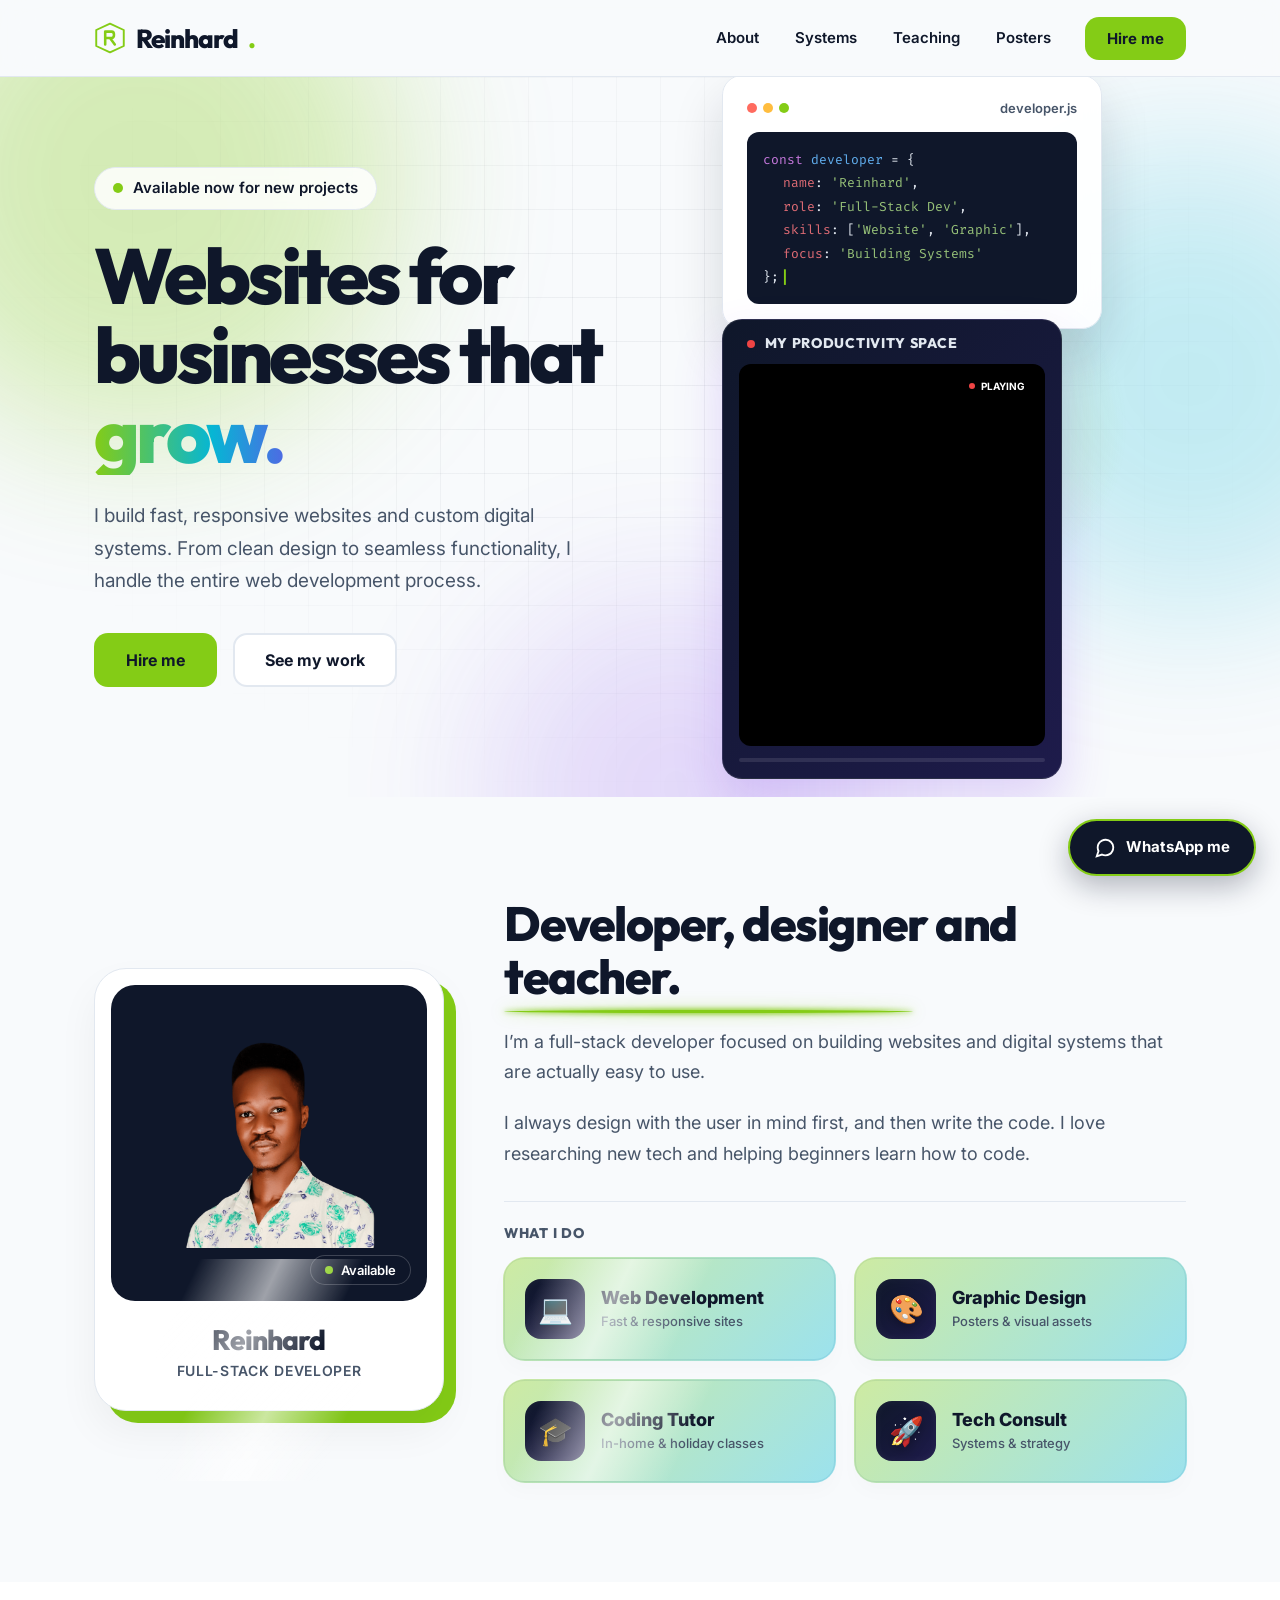
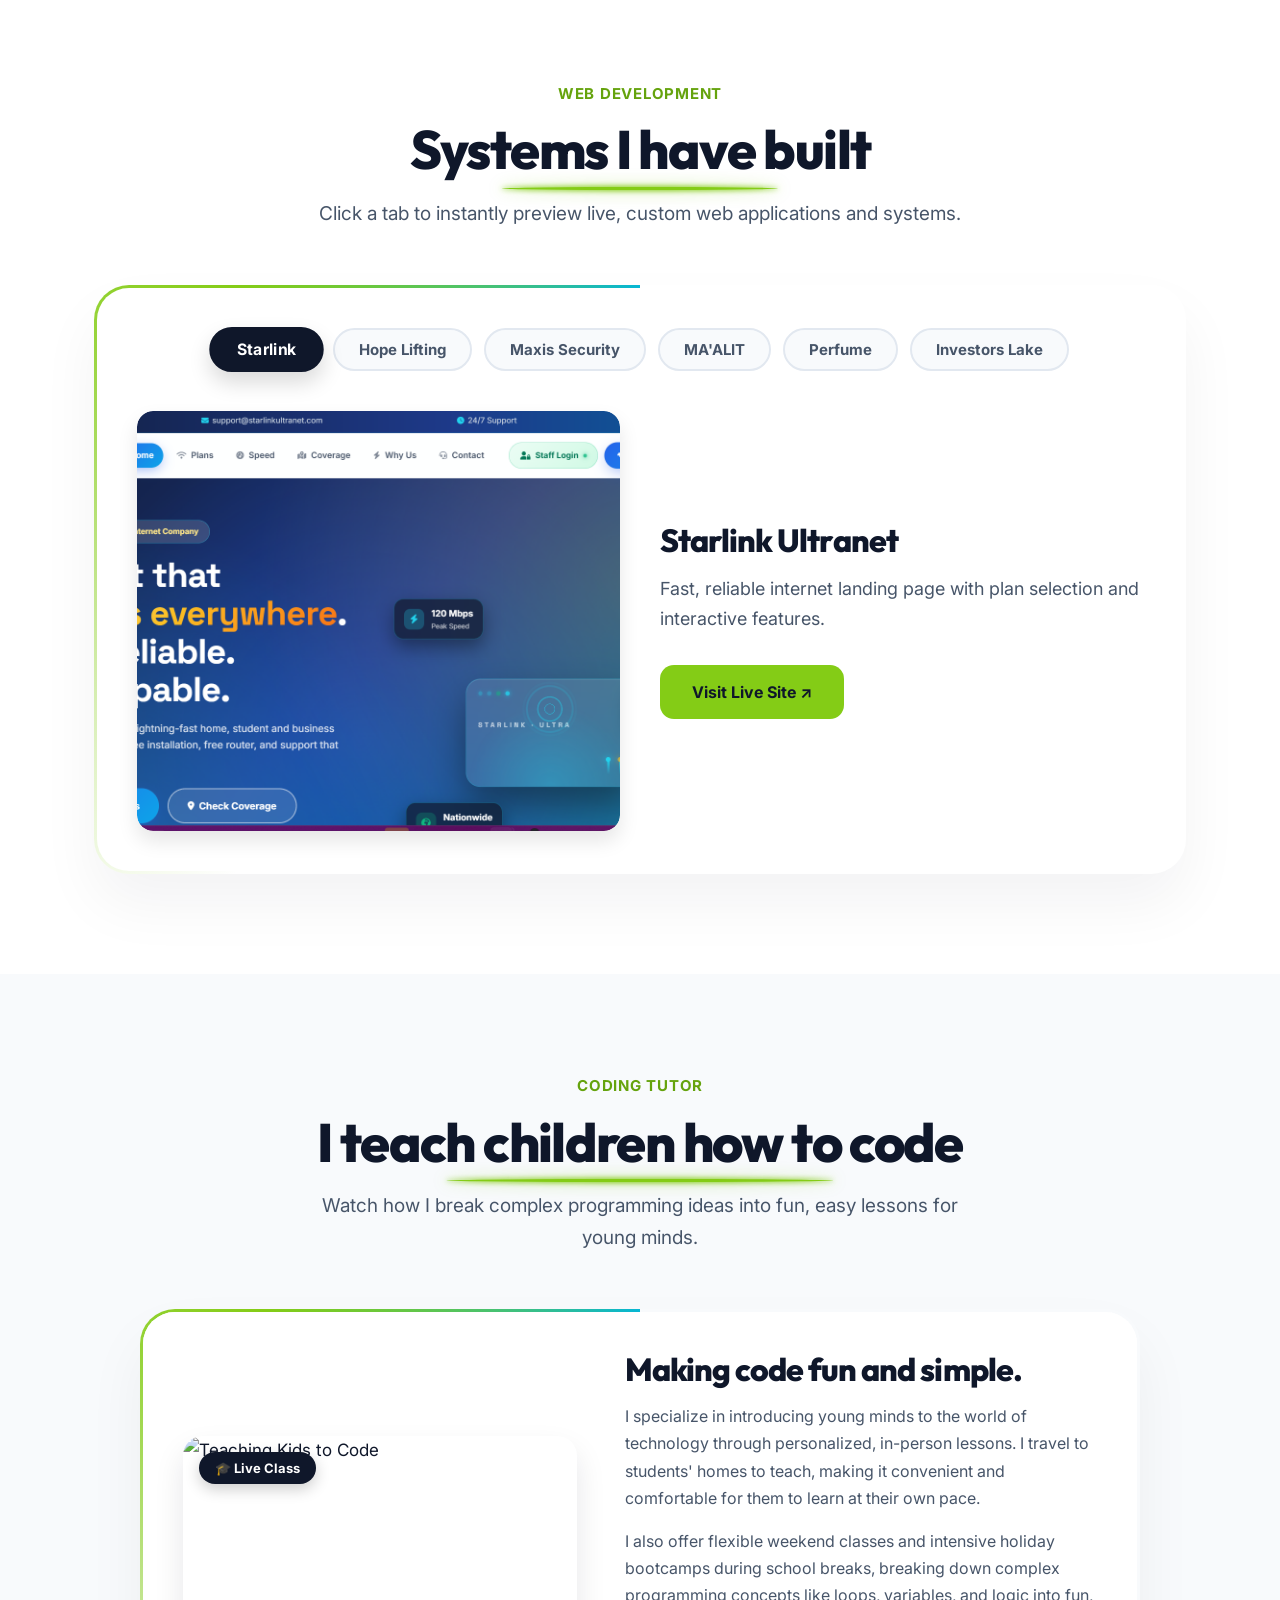
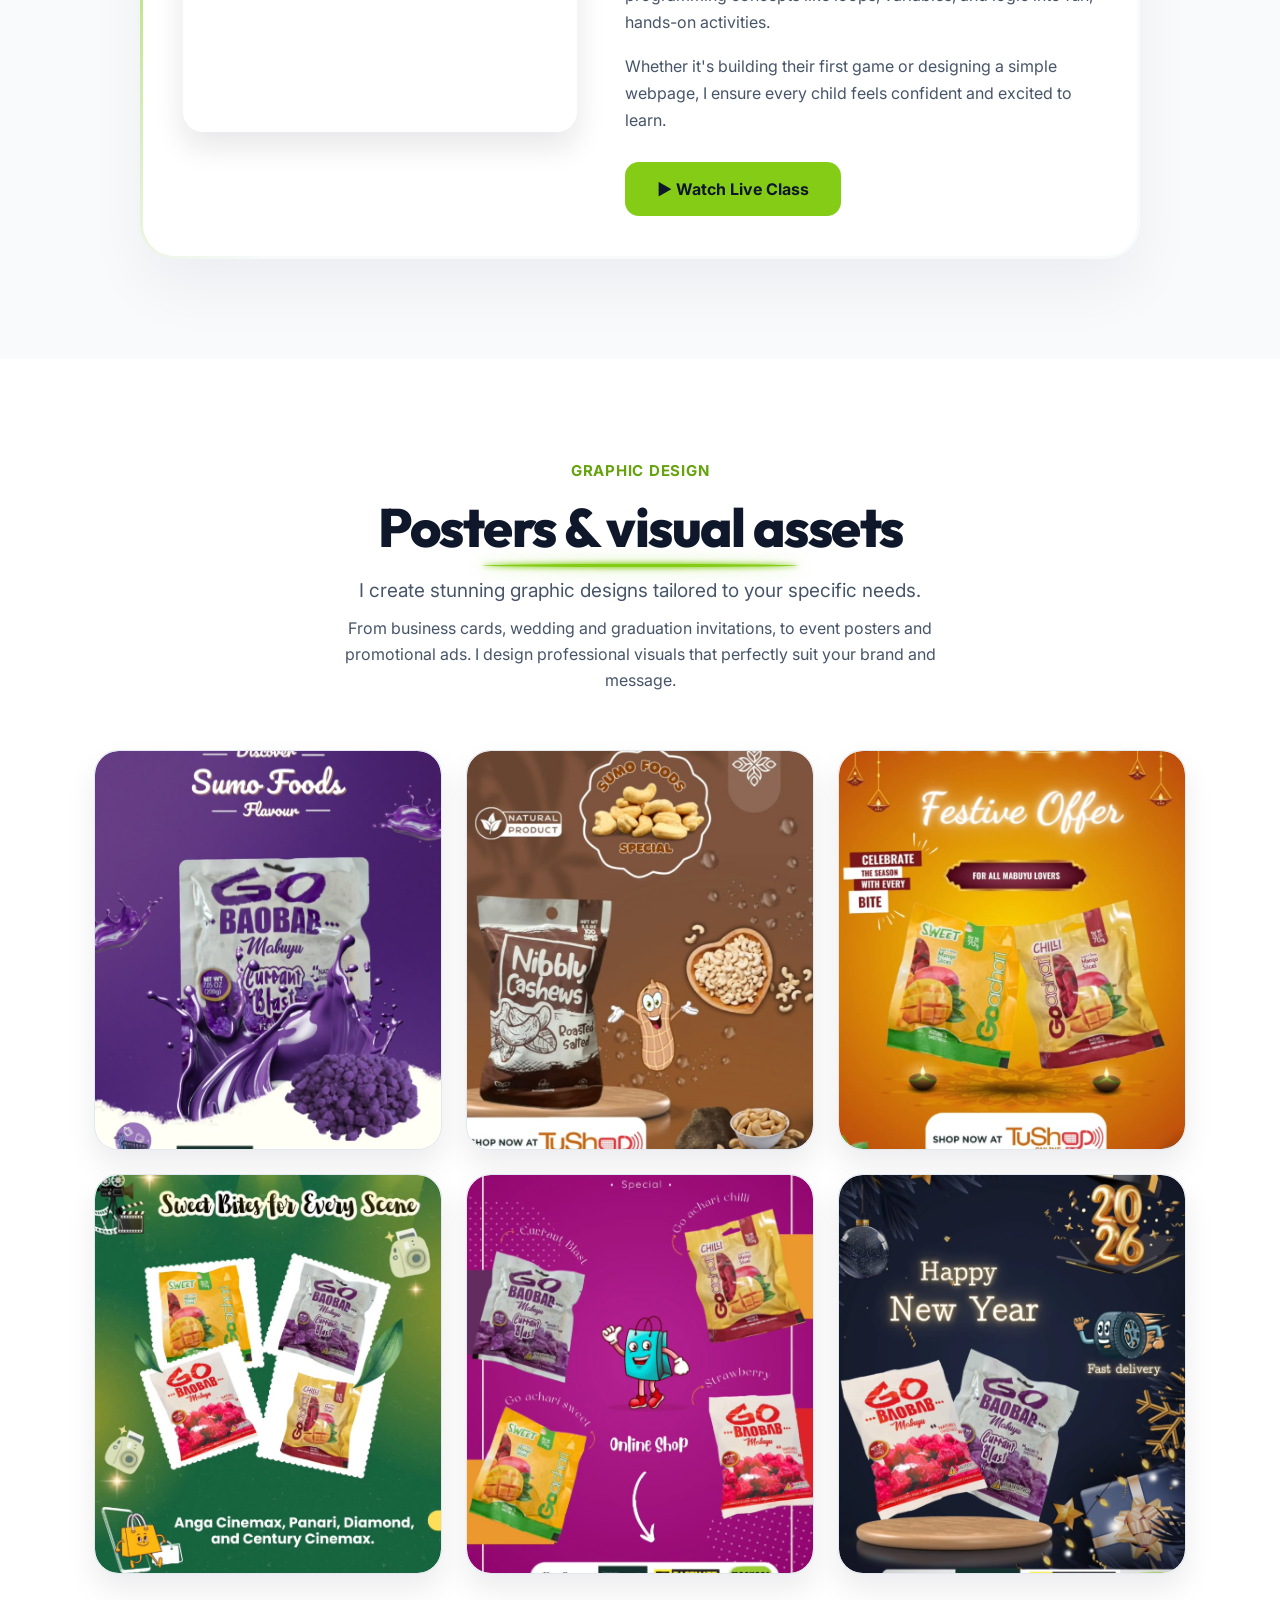
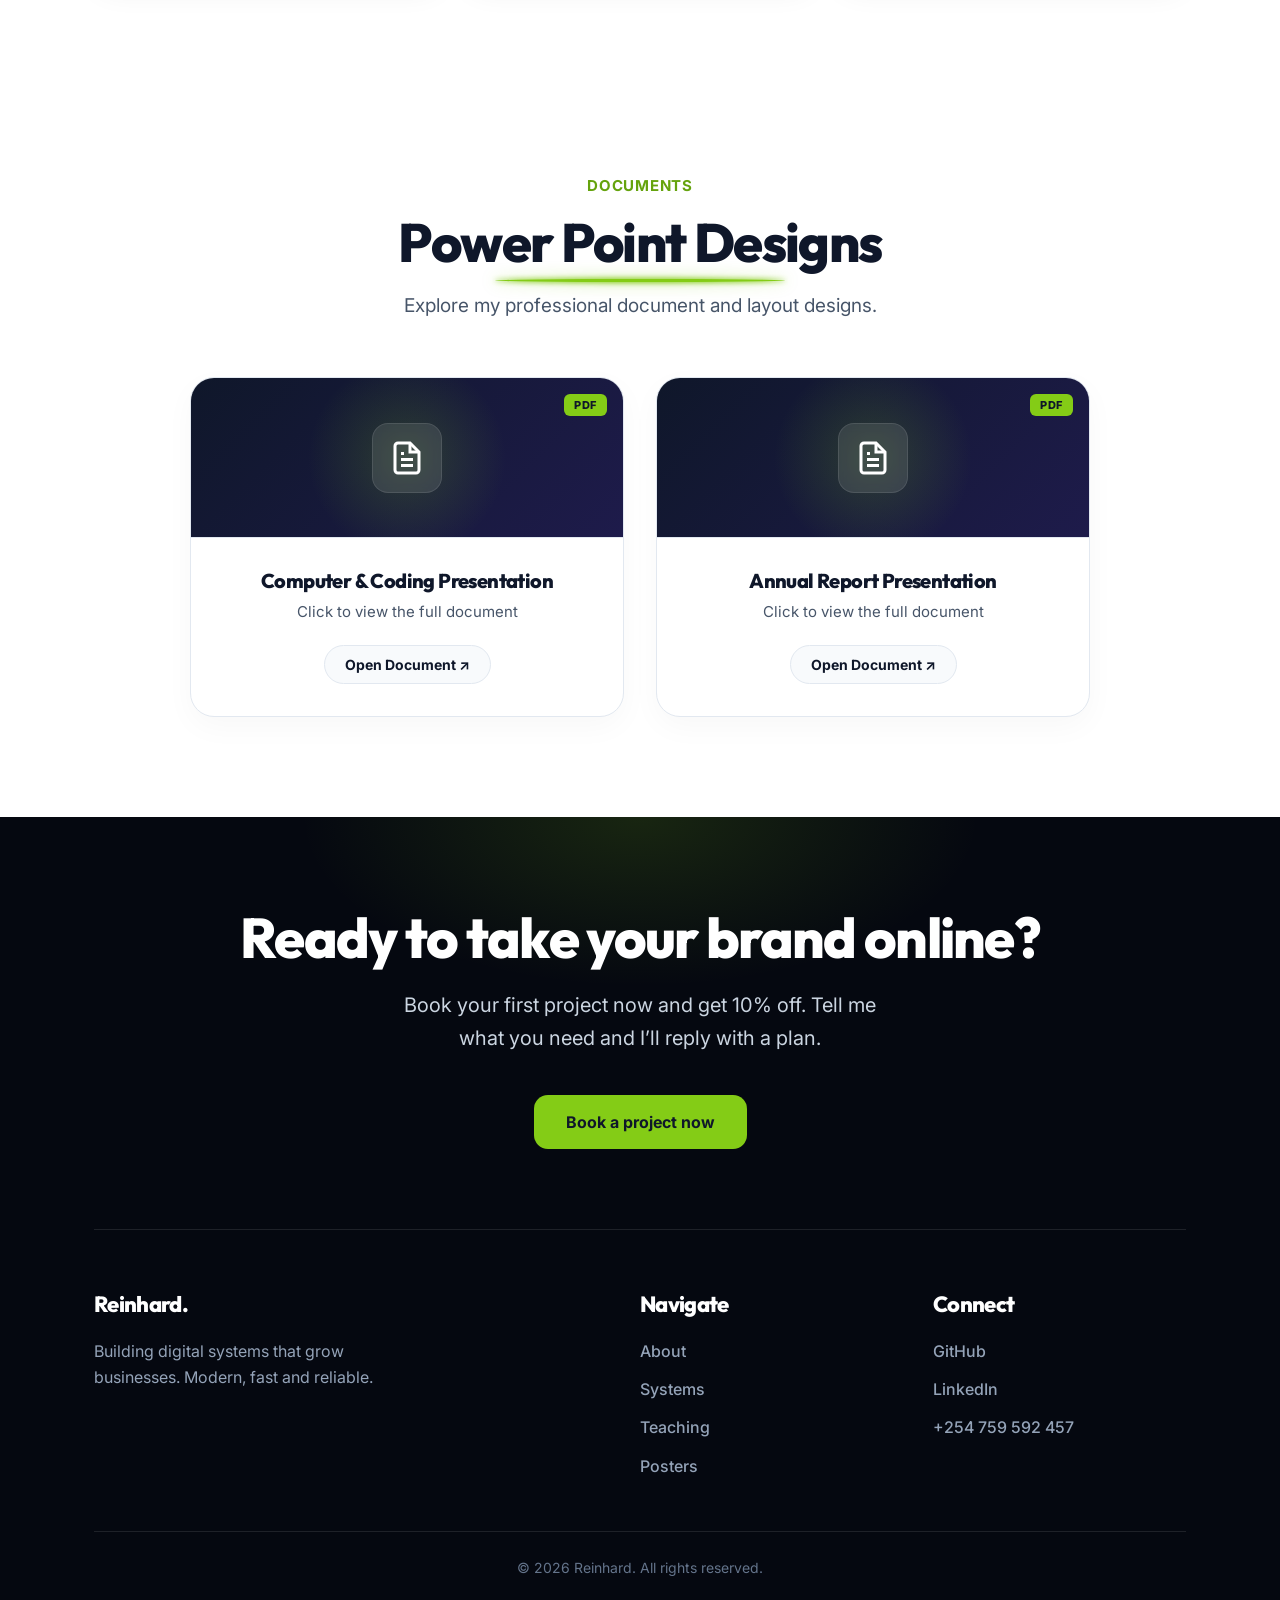
==== index.html @ fb19abeb "Updated URLs to www version" ====
<!DOCTYPE html>
<html lang="en">

<head>
    <meta charset="UTF-8">
    <meta name="viewport" content="width=device-width, initial-scale=1, viewport-fit=cover">
    <meta name="theme-color" content="#f8fafc">

    <!-- Primary SEO Meta Tags -->
    <title>Reinhard | Full-Stack Web Developer & Designer in Kenya</title>
    <meta name="description" content="Reinhard is a full-stack web developer and designer based in Kenya. I build fast, responsive websites, design impactful posters, and tutor children in coding.">
    <meta name="keywords" content="Web Developer Kenya, Full-Stack Developer, Website Design, Coding Tutor, Graphic Design Kenya, Reinhard Chemonges">
    <meta name="author" content="Reinhard Chemonges">

    <!-- Canonical URL (Tells Google this is the main URL) -->
    <link rel="canonical" href="https://www.reinhard.co.ke/" />

    <!-- Open Graph / Facebook / LinkedIn / WhatsApp -->
    <meta property="og:type" content="website">
    <meta property="og:url" content="https://www.reinhard.co.ke/">
    <meta property="og:title" content="Reinhard | Full-Stack Web Developer & Designer">
    <meta property="og:description" content="I build fast, responsive websites and custom digital systems. Check out my portfolio of web apps, designs, and tutorials.">
    <!-- Make sure this image exists on your site! -->
    <meta property="og:image" content="https://www.reinhard.co.ke/images/rein%20no.png">

    <!-- Twitter -->
    <meta property="twitter:card" content="summary_large_image">
    <meta property="twitter:url" content="https://www.reinhard.co.ke/">
    <meta property="twitter:title" content="Reinhard | Full-Stack Web Developer">
    <meta property="twitter:description" content="I build fast, responsive websites and custom digital systems.">
    <meta property="twitter:image" content="https://www.reinhard.co.ke/images/rein%20no.png">

    <!-- Structured Data (Schema) -->
    <script type="application/ld+json">
        {
            "@context": "https://schema.org",
            "@type": "Person",
            "name": "Reinhard Chemonges",
            "jobTitle": "Full-Stack Web Developer",
            "url": "https://www.reinhard.co.ke/",
            "sameAs": [
                "https://www.linkedin.com/in/reinhard-chemonges-15a52a216/",
                "https://github.com/reinchemo"
            ],
            "knowsAbout": ["Web Development", "Graphic Design", "Coding Tutoring", "React", "Node.js", "Digital Systems"]
        }
    </script>

    <!-- Fonts & CSS -->
    <link href="https://fonts.googleapis.com/css2?family=Inter:wght@400;500;600;700&family=Outfit:wght@700;800;900&family=Fira+Code:wght@400;500&display=swap" rel="stylesheet">
    <link rel="stylesheet" href="style.css">
</head>

<body>

    <nav>
        <div class="wrap">
            <a class="logo" href="#home">
                <svg class="live-logo" viewBox="0 0 100 100" fill="none" xmlns="http://www.w3.org/2000/svg">
                    <path d="M50 5 L93 25 L93 75 L50 95 L7 75 L7 25 Z" stroke="currentColor" stroke-width="6" stroke-linejoin="round"/>
                    <path d="M35 30 V70 M35 30 H55 C65 30 65 50 55 50 H35 M50 50 L65 70" stroke="currentColor" stroke-width="8" stroke-linecap="round" stroke-linejoin="round"/>
                </svg> Reinhard
                <span>.</span>
            </a>
            <button class="menu-toggle" id="menuToggle" aria-label="Open navigation menu">
                <svg class="icon-menu" width="28" height="28" viewBox="0 0 24 24" fill="none" stroke="currentColor" stroke-width="2"><path d="M3 12h18M3 6h18M3 18h18"/></svg>
                <svg class="icon-close" width="28" height="28" viewBox="0 0 24 24" fill="none" stroke="currentColor" stroke-width="2" style="display:none"><path d="M18 6L6 18M6 6l12 12"/></svg>
            </button>
            <div class="links" id="navLinks">
                <a href="#about">About</a>
                <a href="#systems">Systems</a>
                <a href="#teach">Teaching</a>
                <a href="#posters">Posters</a>
                <!-- UPDATED TO WHATSAPP -->
                <a class="btn p" href="https://wa.me/254759592457" target="_blank">Hire me</a>
            </div>
        </div>
    </nav>

    <!-- Hero -->
    <header class="hero" id="home">
        <div class="aurora" aria-hidden="true"><i></i><i></i><i></i></div>
        <div class="grid-bg" aria-hidden="true"></div>

        <div class="wrap">
            <div class="hero-content">
                <span class="hello h-in" style="--d:0"><span class="dot"></span>Available now for new projects</span>
                <h1 class="split" aria-label="Websites for businesses that grow.">
                    <span class="w" style="--i:0">Websites</span>
                    <span class="w" style="--i:1">for</span>
                    <span class="w" style="--i:2">businesses</span>
                    <span class="w" style="--i:3">that</span>
                    <span class="w gradient-text" style="--i:4">grow.</span>
                </h1>
                <p class="lead h-in" style="--d:6">I build fast, responsive websites and custom digital systems. From clean design to seamless functionality, I handle the entire web development process.</p>
                <div class="cta h-in" style="--d:7">
                    <!-- UPDATED TO WHATSAPP -->
                    <a class="btn p glow-btn" href="https://wa.me/254759592457" target="_blank">Hire me</a>
                    <a class="btn o" href="#systems">See my work</a>
                </div>
            </div>

            <!-- Hero Graphics -->
            <div class="hero-graphics" aria-hidden="true">
                <div class="hero-bg-deco"></div>
                <!-- Card 1: Code Window -->
                <div class="hero-card code-card">
                    <div class="bar"><span></span><span></span><span></span><code>developer.js</code></div>
                    <div class="code-block">
                        <div class="line"><span class="kw">const</span> <span class="var">developer</span> = {</div>
                        <div class="line indent"><span class="prop">name</span>: <span class="str">'Reinhard'</span>,</div>
                        <div class="line indent"><span class="prop">role</span>: <span class="str">'Full-Stack Dev'</span>,</div>
                        <div class="line indent"><span class="prop">skills</span>: [<span class="str">'Website'</span>, <span class="str">'Graphic'</span>],</div>
                        <div class="line indent"><span class="prop">focus</span>: <span class="str">'Building Systems'</span></div>
                        <div class="line">};<span class="cursor">|</span></div>
                    </div>
                </div>

                <!-- Card 2: Video Reel -->
                <div class="reel-wrapper">
                    <div class="hero-card reel-card">
                        <div class="reel-header">
                            <div class="reel-dot"></div>
                            <h4>My Productivity Space</h4>
                        </div>
                        <!-- Aspect ratio adjusted in CSS -->
                        <div class="reel-screen">
                            <video id="hero-reel-video" src="./videos/Video.mp4" autoplay loop muted playsinline class="reel-video"></video>
                            <div class="reel-overlay"><span>PLAYING</span></div>
                        </div>
                        <div class="reel-progress">
                            <div class="reel-progress-bar" id="video-progress"></div>
                        </div>
                    </div>
                </div>
            </div>
        </div>
    </header>

    <!-- About -->
    <section id="about">
        <div class="wrap">
            <div class="about-grid rv">
                <div class="profile-card">
                    <div class="profile-img-wrapper">
                        <img src="./images/rein no.png" alt="Reinhard" class="profile-img">
                        <div class="status-badge"><span class="status-dot"></span> Available</div>
                    </div>
                    <div class="profile-info">
                        <h3>Reinhard</h3>
                        <p>Full-Stack Developer</p>
                    </div>
                </div>

                <div class="about-content">
                    <h2 class="glow-heading">Developer, designer and teacher.</h2>
                    <div class="bio-text">
                        <p>I’m a full-stack developer focused on building websites and digital systems that are actually easy to use.</p>
                        <p>I always design with the user in mind first, and then write the code. I love researching new tech and helping beginners learn how to code.</p>
                    </div>

                    <!-- Gradient Skill Cards -->
                    <div class="services-badges">
                        <h4>What I Do</h4>
                        <div class="badges-grid">
                            <div class="skill-card">
                                <div class="skill-icon-wrap">
                                    <span class="skill-icon">💻</span>
                                </div>
                                <div class="skill-info">
                                    <h5>Web Development</h5>
                                    <p>Fast & responsive sites</p>
                                </div>
                            </div>
                            <div class="skill-card">
                                <div class="skill-icon-wrap">
                                    <span class="skill-icon">🎨</span>
                                </div>
                                <div class="skill-info">
                                    <h5>Graphic Design</h5>
                                    <p>Posters & visual assets</p>
                                </div>
                            </div>
                            <div class="skill-card">
                                <div class="skill-icon-wrap">
                                    <span class="skill-icon">🎓</span>
                                </div>
                                <div class="skill-info">
                                    <h5>Coding Tutor</h5>
                                    <p>In-home & holiday classes</p>
                                </div>
                            </div>
                            <div class="skill-card">
                                <div class="skill-icon-wrap">
                                    <span class="skill-icon">🚀</span>
                                </div>
                                <div class="skill-info">
                                    <h5>Tech Consult</h5>
                                    <p>Systems & strategy</p>
                                </div>
                            </div>
                        </div>
                    </div>
                </div>
            </div>
        </div>
    </section>

    <!-- Interactive Systems Section -->
    <section id="systems" class="cr">
        <div class="wrap">
            <div class="center-header rv">
                <span class="subtitle">Web development</span>
                <h2 class="glow-heading">Systems I have built</h2>
                <p>Click a tab to instantly preview live, custom web applications and systems.</p>
            </div>

            <div class="snake-border-wrapper rv">
                <div class="interactive-showcase">
                    <div class="showcase-tabs">
                        <button class="tab-btn active" data-target="proj-1" style="--tab-color: #0f172a;">Starlink</button>
                        <button class="tab-btn" data-target="proj-2" style="--tab-color: #059669;">Hope Lifting</button>
                        <button class="tab-btn" data-target="proj-3" style="--tab-color: #1e3a8a;">Maxis Security</button>
                        <button class="tab-btn" data-target="proj-4" style="--tab-color: #84cc16;">MA'ALIT</button>
                        <button class="tab-btn" data-target="proj-5" style="--tab-color: #ec4899;">Perfume</button>
                        <button class="tab-btn" data-target="proj-6" style="--tab-color: #475569;">Investors Lake</button>
                    </div>

                    <div class="showcase-display">
                        <div class="showcase-panel active" id="proj-1">
                            <div class="sp-image"><img src="./images/link.png" alt="Starlink" class="sp-custom-img"></div>
                            <div class="sp-content">
                                <h3>Starlink Ultranet</h3>
                                <p>Fast, reliable internet landing page with plan selection and interactive features.</p>
                                <a href="https://star-black-alpha.vercel.app/" target="_blank" class="btn p">Visit Live Site ↗</a>
                            </div>
                        </div>
                        <div class="showcase-panel" id="proj-2">
                            <div class="sp-image"><img src="./images/Hp.png" alt="Hope Lifting" class="sp-custom-img"></div>
                            <div class="sp-content">
                                <h3>Hope Lifting</h3>
                                <p>A community-focused platform designed to uplift and support local initiatives.</p>
                                <a href="https://hopelifting.co.ke/" target="_blank" class="btn p">Visit Live Site ↗</a>
                            </div>
                        </div>
                        <div class="showcase-panel" id="proj-3">
                            <div class="sp-image"><img src="./images/mx.png" alt="Maxis Security" class="sp-custom-img"></div>
                            <div class="sp-content">
                                <h3>Maxis Security</h3>
                                <p>Professional security services website for businesses, construction sites, and events.</p>
                                <a href="https://reinchemo.github.io/security/" target="_blank" class="btn p">Visit Live Site ↗</a>
                            </div>
                        </div>
                        <div class="showcase-panel" id="proj-4">
                            <div class="sp-image"><img src="./images/MA.png" alt="MA'ALIT" class="sp-custom-img"></div>
                            <div class="sp-content">
                                <h3>MA’ALIT Works Ltd</h3>
                                <p>A Kenyan contractor specializing in waterproofing, damp proofing and building repairs.</p>
                                <a href="https://reinchemo.github.io/MA-ALIT/" target="_blank" class="btn p">Visit Live Site ↗</a>
                            </div>
                        </div>
                        <div class="showcase-panel" id="proj-5">
                            <div class="sp-image"><img src="./images/perfume.png" alt="Glowing Perfume" class="sp-custom-img"></div>
                            <div class="sp-content">
                                <h3>Glowing Perfume</h3>
                                <p>A sleek, modern e-commerce experience for luxury fragrances.</p>
                                <a href="https://reinchemo.github.io/Glowing_perfume/" target="_blank" class="btn p">Visit Live Site ↗</a>
                            </div>
                        </div>
                        <div class="showcase-panel" id="proj-6">
                            <div class="sp-image"><img src="./images/sta.png" alt="Investors Lake" class="sp-custom-img"></div>
                            <div class="sp-content">
                                <h3>Investors Lake</h3>
                                <p>Secure financial dashboard and investment tracking platform.</p>
                                <a href="https://investors-lake.vercel.app/" target="_blank" class="btn p">Visit Live Site ↗</a>
                            </div>
                        </div>
                    </div>
                </div>
            </div>
        </div>
    </section>

    <!-- Creative Teaching Section -->
    <section id="teach">
        <div class="wrap">
            <div class="center-header rv">
                <span class="subtitle">Coding tutor</span>
                <h2 class="glow-heading">I teach children how to code</h2>
                <p>Watch how I break complex programming ideas into fun, easy lessons for young minds.</p>
            </div>

            <div class="snake-border-wrapper rv" style="max-width: 1000px; margin: 0 auto;">
                <div class="teaching-display">
                    <div class="teach-image">
                        <!-- Shows an image initially -->
                        <img src="https://www.9jacodekids.com/wp-content/uploads/2021/03/Tejiri-Image_compressed.jpeg" alt="Teaching Kids to Code">
                        <div class="teach-badge">🎓 Live Class</div>
                    </div>
                    <div class="teach-content">
                        <h3>Making code fun and simple.</h3>
                        <p>I specialize in introducing young minds to the world of technology through personalized, in-person lessons. I travel to students' homes to teach, making it convenient and comfortable for them to learn at their own pace.</p>
                        <p>I also offer flexible weekend classes and intensive holiday bootcamps during school breaks, breaking down complex programming concepts like loops, variables, and logic into fun, hands-on activities.</p>
                        <p>Whether it's building their first game or designing a simple webpage, I ensure every child feels confident and excited to learn.</p>

                        <button onclick="openVideoModal()" class="btn p glow-btn">
                            ▶ Watch Live Class
                        </button>
                    </div>
                </div>
            </div>
        </div>
    </section>

    <!-- NEW: Video Modal Popup -->
    <div id="videoModal" class="video-modal">
        <div class="video-modal-content">
            <button class="close-video" onclick="closeVideoModal()">&times;</button>

            <!-- REPLACE 'your-teaching-video.mp4' WITH YOUR ACTUAL FILE -->
            <video id="teachVideo" controls playsinline>
                <source src="./videos/Video2.mp4" type="video/mp4">
                Your browser does not support the video tag.
            </video>

        </div>
    </div>

    <!-- Posters -->
    <section id="posters" class="cr">
        <div class="wrap">
            <div class="center-header rv">
                <span class="subtitle">Graphic design</span>
                <h2 class="glow-heading">Posters & visual assets</h2>

                <!-- NEW PARAGRAPH ADDED HERE -->
                <p style="margin-bottom: 8px;">I create stunning graphic designs tailored to your specific needs.</p>
                <p style="font-size: 16px; color: var(--muted);">From business cards, wedding and graduation invitations, to event posters and promotional ads. I design professional visuals that perfectly suit your brand and message.</p>

            </div>

            <div class="poster-grid rv">
                <div class="poster-item" onclick="openLightbox('./images/B1.png')">
                    <img src="./images/B1.png" alt="Poster 1">
                    <div class="poster-overlay">View design ↗</div>
                </div>
                <div class="poster-item" onclick="openLightbox('./images/B2.png')">
                    <img src="./images/B2.png" alt="Poster 2">
                    <div class="poster-overlay">View design ↗</div>
                </div>
                <div class="poster-item" onclick="openLightbox('./images/B3.png')">
                    <img src="./images/B3.png" alt="Poster 3">
                    <div class="poster-overlay">View design ↗</div>
                </div>
                <div class="poster-item" onclick="openLightbox('./images/B4.png')">
                    <img src="./images/B4.png" alt="Poster 4">
                    <div class="poster-overlay">View design ↗</div>
                </div>
                <div class="poster-item" onclick="openLightbox('./images/B5.png')">
                    <img src="./images/B5.png" alt="Poster 5">
                    <div class="poster-overlay">View design ↗</div>
                </div>
                <div class="poster-item" onclick="openLightbox('./images/B6.png')">
                    <img src="./images/B6.png" alt="Poster 6">
                    <div class="poster-overlay">View design ↗</div>
                </div>
            </div>
        </div>
    </section>

    <!-- Power Point Designs Section -->
    <section id="pdfs" class="cr">
        <div class="wrap">
            <div class="center-header rv">
                <span class="subtitle">Documents</span>
                <h2 class="glow-heading">Power Point Designs</h2>
                <p>Explore my professional document and layout designs.</p>
            </div>

            <div class="pdf-grid rv">
                <!-- PDF 1 -->
                <a href="./pdfs/comp.pdf" target="_blank" class="pdf-card">
                    <div class="pdf-visual">
                        <div class="pdf-icon">
                            <svg width="36" height="36" viewBox="0 0 24 24" fill="none" stroke="currentColor" stroke-width="2"><path d="M14 2H6a2 2 0 0 0-2 2v16a2 2 0 0 0 2 2h12a2 2 0 0 0 2-2V8z"/><polyline points="14 2 14 8 20 8"/><line x1="16" y1="13" x2="8" y2="13"/><line x1="16" y1="17" x2="8" y2="17"/><polyline points="10 9 9 9 8 9"/></svg>
                        </div>
                        <span class="pdf-type">PDF</span>
                    </div>
                    <div class="pdf-info">
                        <h3>Computer & Coding Presentation</h3>
                        <p>Click to view the full document</p>
                        <span class="pdf-btn">Open Document ↗</span>
                    </div>
                </a>

                <!-- PDF 2 -->
                <a href="./pdfs/Finance.pdf" target="_blank" class="pdf-card">
                    <div class="pdf-visual">
                        <div class="pdf-icon">
                            <svg width="36" height="36" viewBox="0 0 24 24" fill="none" stroke="currentColor" stroke-width="2"><path d="M14 2H6a2 2 0 0 0-2 2v16a2 2 0 0 0 2 2h12a2 2 0 0 0 2-2V8z"/><polyline points="14 2 14 8 20 8"/><line x1="16" y1="13" x2="8" y2="13"/><line x1="16" y1="17" x2="8" y2="17"/><polyline points="10 9 9 9 8 9"/></svg>
                        </div>
                        <span class="pdf-type">PDF</span>
                    </div>
                    <div class="pdf-info">
                        <h3>Annual Report Presentation</h3>
                        <p>Click to view the full document</p>
                        <span class="pdf-btn">Open Document ↗</span>
                    </div>
                </a>
            </div>
        </div>
    </section>
    <!-- Lightbox Modal -->
    <div id="lightbox" class="lightbox" onclick="closeLightbox()">
        <span class="close-btn">&times;</span>
        <img id="lightbox-img" src="" alt="Full Poster">
    </div>

    <!-- Footer -->
    <footer id="contact">
        <div class="footer-glow"></div>
        <div class="wrap footer-content">
            <div class="footer-cta rv">
                <h2>Ready to take your brand online?</h2>
                <p>Book your first project now and get 10% off. Tell me what you need and I’ll reply with a plan.</p>
                <!-- UPDATED TO WHATSAPP -->
                <a class="btn p glow-btn" href="https://wa.me/254759592457" target="_blank">Book a project now</a>
            </div>
            <div class="footer-links">
                <div class="f-col">
                    <h4>Reinhard.</h4>
                    <p class="justified-text-footer">Building digital systems that grow businesses. Modern, fast and reliable.</p>
                </div>
                <div class="f-col">
                    <h4>Navigate</h4>
                    <a href="#about">About</a>
                    <a href="#systems">Systems</a>
                    <a href="#teach">Teaching</a>
                    <a href="#posters">Posters</a>
                </div>
                <div class="f-col">
                    <h4>Connect</h4>
                    <a href="https://github.com/reinchemo">GitHub</a>
                    <a href="https://www.linkedin.com/in/reinhard-chemonges-15a52a216/">LinkedIn</a>
                    <a href="tel:+254759592457">+254 759 592 457</a>
                </div>
            </div>
            <div class="footer-bottom">
                <p>&copy; 2026 Reinhard. All rights reserved.</p>
            </div>
        </div>
    </footer>

    <!-- UPDATED TO WHATSAPP -->
    <a href="https://wa.me/254759592457" class="whatsapp-float" target="_blank" rel="noopener">
        <svg width="22" height="22" viewBox="0 0 24 24" fill="none" stroke="currentColor" stroke-width="2"><path d="M21 11.5a8.38 8.38 0 0 1-.9 3.8 8.5 8.5 0 0 1-7.6 4.7 8.38 8.38 0 0 1-3.8-.9L3 21l1.9-5.7a8.38 8.38 0 0 1-.9-3.8 8.5 8.5 0 0 1 4.7-7.6 8.38 8.38 0 0 1 3.8-.9h.5a8.48 8.48 0 0 1 8 8v.5z"/></svg>
        <span>WhatsApp me</span>
    </a>

    <script src="script.js" defer></script>
</body>

</html>
---- style.css ----
:root {
    --bg: #f8fafc;
    --surface: #ffffff;
    --ink: #0f172a;
    --muted: #475569;
    --line: #e2e8f0;
    --lime: #84cc16;
    --lime-dark: #65a30d;
    --cyan: #06b6d4;
    --electric: #7c3aed;
    --pink: #ec4899;
    --glow: rgba(132, 204, 22, 0.25);
    --ease: cubic-bezier(0.2, 0.8, 0.2, 1);
}

* {
    box-sizing: border-box;
    margin: 0;
}

html {
    scroll-behavior: smooth;
    scroll-padding-top: calc(80px + env(safe-area-inset-top, 0px));
}

body {
    background: var(--bg);
    color: var(--ink);
    font: 400 17px/1.65 'Inter', system-ui, sans-serif;
    overflow-x: hidden;
    padding-top: env(safe-area-inset-top, 0px);
    -webkit-font-smoothing: antialiased;
}

h1,
h2,
h3,
h4 {
    font-family: 'Outfit', system-ui, sans-serif;
    line-height: 1.1;
    letter-spacing: -0.03em;
    font-weight: 800;
}

a {
    color: inherit;
    text-decoration: none;
}

:focus-visible {
    outline: 3px solid var(--cyan);
    outline-offset: 4px;
    border-radius: 6px;
}

.wrap {
    max-width: 1140px;
    margin: 0 auto;
    padding: 0 24px;
}

section {
    padding: 100px 0;
}

.cr {
    background: var(--surface);
}


/* --- Glowing Indicator Heading --- */

.glow-heading {
    position: relative;
    display: inline-block;
    margin-bottom: 28px;
}

.glow-heading::after {
    content: '';
    position: absolute;
    bottom: -10px;
    left: 0;
    width: 60%;
    height: 3px;
    background: var(--lime);
    border-radius: 50%;
    box-shadow: 0 0 15px 3px var(--glow), 0 0 5px 1px var(--lime);
    animation: indicatorPulse 2s ease-in-out infinite alternate;
}

@keyframes indicatorPulse {
    from {
        opacity: 0.6;
        width: 40%;
    }
    to {
        opacity: 1;
        width: 70%;
    }
}

.center-header {
    text-align: center;
    max-width: 650px;
    margin: 0 auto 56px;
}

.center-header .glow-heading {
    margin-bottom: 18px;
}

.center-header .glow-heading::after {
    left: 50%;
    transform: translateX(-50%);
}

.subtitle {
    color: var(--lime-dark);
    font-weight: 700;
    font-size: 15px;
    display: block;
    margin-bottom: 14px;
    letter-spacing: 0.05em;
    text-transform: uppercase;
}

.center-header h2 {
    font-size: clamp(34px, 5vw, 54px);
    margin-bottom: 18px;
}

.center-header p {
    color: var(--muted);
    font-size: 19px;
}


/* --- Navigation --- */

nav {
    position: sticky;
    top: env(safe-area-inset-top, 0px);
    z-index: 50;
    background: rgba(248, 250, 252, 0.8);
    backdrop-filter: blur(16px);
    -webkit-backdrop-filter: blur(16px);
    border-bottom: 1px solid var(--line);
}

nav .wrap {
    display: flex;
    align-items: center;
    justify-content: space-between;
    height: 76px;
}

.logo {
    font: 800 26px 'Outfit';
    letter-spacing: -0.04em;
    display: flex;
    align-items: center;
    gap: 10px;
}

.live-logo {
    width: 32px;
    height: 32px;
    color: var(--lime);
    animation: pulseLogo 2s ease-in-out infinite;
}

@keyframes pulseLogo {
    0%,
    100% {
        transform: scale(1);
        opacity: 1;
    }
    50% {
        transform: scale(1.1);
        opacity: 0.8;
    }
}

.logo span {
    color: var(--lime);
}

.links {
    display: flex;
    gap: 8px;
    align-items: center;
    font-weight: 600;
    font-size: 15px;
}

.links a:not(.btn) {
    padding: 8px 14px;
    border-radius: 999px;
    transition: background .25s, color .25s;
}

.links a:not(.btn):hover {
    background: rgba(132, 204, 22, .15);
    color: var(--lime-dark);
}

.links .btn {
    margin-left: 12px;
    padding: 10px 20px;
    font-size: 15px;
}

.menu-toggle {
    display: none;
    background: none;
    border: none;
    color: var(--ink);
    cursor: pointer;
    z-index: 60;
}

@media (max-width: 860px) {
    .menu-toggle {
        display: block;
    }
    .links {
        position: absolute;
        top: 76px;
        left: 0;
        right: 0;
        background: rgba(255, 255, 255, .98);
        backdrop-filter: blur(20px);
        flex-direction: column;
        gap: 0;
        padding: 24px;
        border-bottom: 1px solid var(--line);
        box-shadow: 0 20px 40px rgba(10, 17, 40, .1);
        clip-path: inset(0 0 100% 0);
        visibility: hidden;
        transition: clip-path .4s var(--ease), visibility .4s;
    }
    .links.active {
        clip-path: inset(0 0 0 0);
        visibility: visible;
    }
    .links a:not(.btn) {
        width: 100%;
        text-align: center;
        padding: 16px 0;
        border-radius: 0;
        font-size: 18px;
        border-bottom: 1px solid var(--line);
    }
    .links .btn {
        margin: 20px 0 0;
        width: 100%;
    }
}


/* --- Buttons --- */

.btn {
    display: inline-flex;
    align-items: center;
    justify-content: center;
    gap: 8px;
    padding: 15px 30px;
    border-radius: 14px;
    font: 700 16px 'Inter', sans-serif;
    transition: transform .3s var(--ease), box-shadow .3s var(--ease), background .3s, color .3s, border-color .3s;
    cursor: pointer;
    border: 2px solid transparent;
    overflow: hidden;
    position: relative;
    isolation: isolate;
}

.btn.p {
    background: var(--lime);
    color: var(--ink);
}

.btn.p:hover {
    background: var(--lime-dark);
    color: #fff;
    transform: translateY(-3px);
    box-shadow: 0 15px 30px var(--glow);
}

.btn.o {
    border-color: var(--line);
    background: var(--surface);
    color: var(--ink);
}

.btn.o:hover {
    border-color: var(--ink);
    transform: translateY(-3px);
}


/* --- Hero --- */

.hero {
    padding: 90px 0 110px;
    position: relative;
    overflow: hidden;
    isolation: isolate;
}

.aurora {
    position: absolute;
    inset: 0;
    z-index: -2;
    overflow: hidden;
}

.aurora i {
    position: absolute;
    border-radius: 50%;
    filter: blur(80px);
    opacity: .55;
    will-change: transform;
}

.aurora i:nth-child(1) {
    width: 520px;
    height: 520px;
    background: rgba(132, 204, 22, .55);
    top: -160px;
    left: -120px;
    animation: drift1 16s ease-in-out infinite alternate;
}

.aurora i:nth-child(2) {
    width: 460px;
    height: 460px;
    background: rgba(6, 182, 212, .4);
    top: 10%;
    right: -140px;
    animation: drift2 19s ease-in-out infinite alternate;
}

.aurora i:nth-child(3) {
    width: 380px;
    height: 380px;
    background: rgba(124, 58, 237, .3);
    bottom: -180px;
    left: 38%;
    animation: drift3 22s ease-in-out infinite alternate;
}

@keyframes drift1 {
    to {
        transform: translate(140px, 90px) scale(1.15);
    }
}

@keyframes drift2 {
    to {
        transform: translate(-120px, 110px) scale(.9);
    }
}

@keyframes drift3 {
    to {
        transform: translate(-160px, -70px) scale(1.2);
    }
}

.grid-bg {
    position: absolute;
    inset: 0;
    z-index: -1;
    background-image: linear-gradient(rgba(15, 23, 42, .05) 1px, transparent 1px), linear-gradient(90deg, rgba(15, 23, 42, .05) 1px, transparent 1px);
    background-size: 44px 44px;
    -webkit-mask-image: radial-gradient(ellipse at 50% 40%, #000 20%, transparent 72%);
    mask-image: radial-gradient(ellipse at 50% 40%, #000 20%, transparent 72%);
    animation: gridMove 20s linear infinite;
}

@keyframes gridMove {
    to {
        background-position: 44px 44px;
    }
}

.hero .wrap {
    display: grid;
    grid-template-columns: 1.1fr .9fr;
    gap: 60px;
    align-items: center;
}

@media (max-width: 960px) {
    .hero .wrap {
        grid-template-columns: 1fr;
        text-align: center;
        gap: 56px;
    }
    .hero-content {
        display: flex;
        flex-direction: column;
        align-items: center;
    }
    .hero .cta {
        justify-content: center;
    }
}

.h-in {
    opacity: 0;
    animation: heroIn .8s var(--ease) forwards;
    animation-delay: calc(var(--d, 0) * 110ms + 150ms);
}

@keyframes heroIn {
    from {
        opacity: 0;
        transform: translateY(24px);
    }
    to {
        opacity: 1;
        transform: none;
    }
}

.hello {
    display: inline-flex;
    gap: 10px;
    align-items: center;
    font-weight: 600;
    font-size: 15px;
    border: 1px solid var(--line);
    background: rgba(255, 255, 255, .85);
    backdrop-filter: blur(8px);
    padding: 8px 18px;
    border-radius: 999px;
}

.dot {
    width: 10px;
    height: 10px;
    border-radius: 50%;
    background: var(--lime);
    animation: ping 2s infinite;
}

@keyframes ping {
    0% {
        box-shadow: 0 0 0 0 rgba(132, 204, 22, .6);
    }
    70%,
    100% {
        box-shadow: 0 0 0 12px rgba(132, 204, 22, 0);
    }
}

h1 {
    font-size: clamp(42px, 6.2vw, 78px);
    margin: 26px 0;
    letter-spacing: -0.045em;
    line-height: 1.02;
}

.split .w {
    display: inline-block;
    opacity: 0;
    transform: translateY(60%) rotate(3deg);
    filter: blur(8px);
    animation: wordIn .9s var(--ease) forwards;
    animation-delay: calc(var(--i) * 110ms + 250ms);
}

@keyframes wordIn {
    to {
        opacity: 1;
        transform: none;
        filter: none;
    }
}

.gradient-text {
    background: linear-gradient(90deg, var(--lime), var(--cyan), var(--electric), var(--pink), var(--lime));
    background-size: 250% auto;
    -webkit-background-clip: text;
    background-clip: text;
    -webkit-text-fill-color: transparent;
    animation: wordIn .9s var(--ease) forwards, gradientFlow 7s linear infinite;
    animation-delay: calc(var(--i) * 110ms + 250ms), 0s;
}

@keyframes gradientFlow {
    to {
        background-position: 250% center;
    }
}

.lead {
    color: var(--muted);
    max-width: 520px;
    margin-bottom: 36px;
    font-size: 19px;
    line-height: 1.7;
}

.cta {
    display: flex;
    gap: 16px;
    flex-wrap: wrap;
}


/* --- Hero Visual --- */

.hero-graphics {
    position: relative;
    height: 420px;
    width: 100%;
    max-width: 480px;
    margin: 0 auto;
    display: flex;
    flex-direction: column;
    justify-content: center;
    gap: 20px;
}

.hero-bg-deco {
    position: absolute;
    top: 50%;
    left: 50%;
    transform: translate(-50%, -50%);
    width: 350px;
    height: 350px;
    background: radial-gradient(circle, var(--glow) 0%, transparent 70%);
    z-index: -1;
    border-radius: 50%;
}

.hero-card {
    position: relative;
    border-radius: 20px;
    padding: 24px;
    box-shadow: 0 25px 50px rgba(15, 23, 42, 0.15);
    transition: transform 0.3s var(--ease);
    z-index: 2;
}

.hero-card:hover {
    transform: translateY(-5px) scale(1.02);
    z-index: 10;
}


/* 1. Code Card */

.code-card {
    background: rgba(255, 255, 255, 0.95);
    backdrop-filter: blur(12px);
    border: 1px solid var(--line);
    width: 100%;
    max-width: 380px;
    animation: float 6s ease-in-out infinite;
}


/* 2. Video Reel Card */

.reel-card {
    background: linear-gradient(135deg, #0f172a, #1e1b4b);
    border: 1px solid rgba(255, 255, 255, 0.1);
    color: #fff;
    width: 100%;
    max-width: 340px;
    align-self: flex-end;
    margin-top: -30px;
    margin-right: -10px;
    animation: float 6s ease-in-out infinite 1.5s;
    box-shadow: 0 25px 50px rgba(124, 58, 237, 0.2);
    padding: 16px;
}

.reel-header {
    display: flex;
    align-items: center;
    gap: 10px;
    margin-bottom: 12px;
    padding: 0 8px;
}

.reel-dot {
    width: 8px;
    height: 8px;
    background: #ef4444;
    border-radius: 50%;
    animation: blink 1s step-end infinite;
}

.reel-header h4 {
    font-size: 14px;
    color: #e2e8f0;
    letter-spacing: 0.05em;
    text-transform: uppercase;
}

.reel-screen {
    position: relative;
    width: 100%;
    aspect-ratio: 4/5;
    border-radius: 12px;
    overflow: hidden;
    background: #000;
}

.reel-video {
    width: 100%;
    height: 100%;
    object-fit: cover;
    border-radius: 12px;
}

.reel-overlay {
    position: absolute;
    top: 12px;
    right: 12px;
    background: rgba(0, 0, 0, 0.6);
    backdrop-filter: blur(4px);
    padding: 4px 8px;
    border-radius: 4px;
    display: flex;
    align-items: center;
    gap: 6px;
    font: 700 10px 'Inter', sans-serif;
    color: #fff;
    pointer-events: none;
}

.reel-overlay::before {
    content: '';
    width: 6px;
    height: 6px;
    background: #ef4444;
    border-radius: 50%;
    animation: blink 1s step-end infinite;
}

.reel-progress {
    margin-top: 12px;
    height: 4px;
    background: rgba(255, 255, 255, 0.1);
    border-radius: 99px;
    overflow: hidden;
}

.reel-progress-bar {
    height: 100%;
    background: var(--lime);
    width: 0%;
    border-radius: 99px;
}


/* Code Window details */

.bar {
    display: flex;
    gap: 6px;
    margin-bottom: 16px;
    align-items: center;
}

.bar span {
    width: 10px;
    height: 10px;
    border-radius: 50%;
}

.bar span:nth-child(1) {
    background: #ff6b5f;
}

.bar span:nth-child(2) {
    background: #ffbd3f;
}

.bar span:nth-child(3) {
    background: var(--lime);
}

.bar code {
    margin-left: auto;
    font: 600 13px 'Inter', sans-serif;
    color: var(--muted);
}

.code-block {
    background: #0f172a;
    border-radius: 12px;
    padding: 16px;
    overflow-x: auto;
}

.code-block .line {
    display: block;
    white-space: pre;
    font: 400 13px/1.8 'Fira Code', 'Courier New', monospace;
    color: #e2e8f0;
}

.code-block .indent {
    padding-left: 20px;
}

.kw {
    color: #c678dd;
}

.var {
    color: #61afef;
}

.prop {
    color: #e06c75;
}

.str {
    color: #98c379;
}

.cursor {
    color: var(--lime);
    animation: blink 1s step-end infinite;
    font-weight: bold;
    margin-left: 2px;
}

@keyframes blink {
    50% {
        opacity: 0;
    }
}

@media (max-width: 960px) {
    .hero-graphics {
        height: auto;
        padding: 40px 0;
        align-items: center;
    }
    .reel-card {
        align-self: center;
        margin-right: 0;
        margin-top: -10px;
    }
}


/* =========================================
   ABOUT SECTION
   ========================================= */

.about-grid {
    display: grid;
    grid-template-columns: 350px 1fr;
    gap: 60px;
    align-items: center;
}

@media (max-width: 900px) {
    .about-grid {
        grid-template-columns: 1fr;
        gap: 40px;
    }
}

.profile-card {
    background: var(--surface);
    border: 1px solid var(--line);
    border-radius: 32px;
    padding: 16px;
    box-shadow: 0 20px 40px rgba(0, 0, 0, 0.05), 12px 12px 0 var(--lime);
    transition: transform 0.4s var(--ease);
    width: 100%;
    max-width: 380px;
    margin: 0 auto;
}

.profile-card:hover {
    transform: translateY(-5px);
    box-shadow: 0 30px 60px rgba(0, 0, 0, 0.08), 12px 12px 0 var(--lime);
}

.profile-img-wrapper {
    position: relative;
    width: 100%;
    aspect-ratio: 1;
    border-radius: 24px;
    overflow: hidden;
    background: #0f172a;
}

.profile-img {
    width: 100%;
    height: 100%;
    object-fit: contain;
    transition: transform 0.5s var(--ease);
}

.profile-card:hover .profile-img {
    transform: scale(1.02);
}

.status-badge {
    position: absolute;
    bottom: 16px;
    right: 16px;
    background: rgba(15, 23, 42, 0.85);
    backdrop-filter: blur(8px);
    color: #fff;
    font: 600 13px 'Inter', sans-serif;
    padding: 6px 14px;
    border-radius: 999px;
    display: flex;
    align-items: center;
    gap: 8px;
    border: 1px solid rgba(255, 255, 255, 0.2);
}

.status-dot {
    width: 8px;
    height: 8px;
    background: var(--lime);
    border-radius: 50%;
    animation: ping 2s infinite;
}

.profile-info {
    padding: 24px 12px 12px;
    text-align: center;
}

.profile-info h3 {
    font-size: 28px;
    margin-bottom: 4px;
    color: var(--ink);
}

.profile-info p {
    color: var(--muted);
    font-size: 14px;
    font-weight: 600;
    text-transform: uppercase;
    letter-spacing: 0.05em;
}

.about-content h2 {
    font-size: clamp(32px, 4vw, 48px);
    margin-bottom: 24px;
}

.bio-text p {
    color: var(--muted);
    margin-bottom: 20px;
    font-size: 18px;
    line-height: 1.7;
}


/* =========================================
   SERVICES BADGES (Premium 3D Skill Cards)
   ========================================= */

.services-badges {
    margin-top: 32px;
    border-top: 1px solid var(--line);
    padding-top: 24px;
}

.services-badges h4 {
    font-size: 14px;
    color: var(--muted);
    text-transform: uppercase;
    letter-spacing: 0.05em;
    margin-bottom: 16px;
}

.badges-grid {
    display: grid;
    grid-template-columns: repeat(2, 1fr);
    gap: 20px;
    perspective: 1000px;
}

@media (max-width: 600px) {
    .badges-grid {
        grid-template-columns: 1fr;
    }
}


/* The Skill Card */

.skill-card {
    position: relative;
    display: flex;
    align-items: center;
    gap: 16px;
    background: var(--surface);
    border: 1px solid var(--line);
    padding: 20px;
    border-radius: 20px;
    cursor: pointer;
    transition: all 0.4s cubic-bezier(0.2, 0.8, 0.2, 1);
    z-index: 1;
    box-shadow: 0 10px 20px rgba(0, 0, 0, 0.02);
}


/* The Glowing Border */


/* The Glowing Border */

.skill-card::before {
    content: '';
    position: absolute;
    inset: -2px;
    background: linear-gradient(135deg, var(--lime), var(--cyan));
    z-index: -1;
    border-radius: 22px;
    opacity: 0.4;
    /* Shows a subtle glow by default */
    transition: opacity 0.4s ease;
}

.skill-card:hover::before {
    opacity: 1;
    /* Glows bright on hover */
}


/* The Icon Box */

.skill-icon-wrap {
    background: linear-gradient(135deg, #0f172a, #1e1b4b);
    width: 60px;
    height: 60px;
    border-radius: 16px;
    display: flex;
    align-items: center;
    justify-content: center;
    flex-shrink: 0;
    transition: transform 0.4s var(--ease);
    box-shadow: inset 0 0 10px rgba(255, 255, 255, 0.05);
}

.skill-card:hover .skill-icon-wrap {
    transform: rotate(-5deg) scale(1.05);
    background: linear-gradient(135deg, #1e1b4b, #0f172a);
}

.skill-icon {
    font-size: 28px;
    filter: drop-shadow(0 4px 6px rgba(0, 0, 0, 0.3));
}


/* The Text Info */

.skill-info {
    display: flex;
    flex-direction: column;
}

.skill-info h5 {
    font-size: 18px;
    font-weight: 800;
    color: var(--ink);
    margin-bottom: 4px;
    line-height: 1.2;
}

.skill-info p {
    font-size: 13px;
    font-weight: 500;
    color: var(--muted);
    margin: 0;
    line-height: 1.4;
}


/* =========================================
   SYSTEMS (Snake Border)
   ========================================= */

.snake-border-wrapper {
    position: relative;
    padding: 3px;
    border-radius: 35px;
    overflow: hidden;
    box-shadow: 0 30px 60px rgba(10, 17, 40, 0.05);
    z-index: 1;
}

.snake-border-wrapper::before {
    content: '';
    position: absolute;
    top: 50%;
    left: 50%;
    width: 150%;
    height: 150%;
    transform: translate(-50%, -50%);
    background: conic-gradient(from 0deg, transparent 0 65%, var(--lime) 85%, var(--cyan) 100%);
    animation: outerSnakeSpin 12s linear infinite;
    z-index: -2;
}

.snake-border-wrapper::after {
    content: '';
    position: absolute;
    inset: 3px;
    background: var(--surface);
    border-radius: 32px;
    z-index: -1;
}

.snake-border-wrapper[style*="max-width: 960px"]::after {
    background: #000;
    border-radius: 32px;
}

@keyframes outerSnakeSpin {
    100% {
        transform: translate(-50%, -50%) rotate(360deg);
    }
}

.interactive-showcase {
    position: relative;
    z-index: 1;
    padding: 40px;
    border-radius: 32px;
    background: transparent;
}

.showcase-tabs {
    display: flex;
    flex-wrap: wrap;
    gap: 12px;
    justify-content: center;
    margin-bottom: 40px;
}

.tab-btn {
    background: var(--bg);
    border: 2px solid var(--line);
    color: var(--muted);
    padding: 10px 24px;
    border-radius: 999px;
    font: 700 15px 'Inter', sans-serif;
    cursor: pointer;
    transition: all 0.3s var(--ease);
}

.tab-btn:hover {
    border-color: var(--ink);
    color: var(--ink);
    transform: translateY(-2px);
}

.tab-btn.active {
    background: var(--tab-color);
    color: #fff;
    border-color: var(--tab-color);
    box-shadow: 0 10px 20px rgba(0, 0, 0, 0.15);
    transform: scale(1.05);
}

.showcase-display {
    position: relative;
    min-height: 420px;
}

.showcase-panel {
    position: absolute;
    inset: 0;
    display: grid;
    grid-template-columns: 1fr 1fr;
    gap: 40px;
    align-items: center;
    opacity: 0;
    visibility: hidden;
    transform: translateY(20px) scale(0.98);
    transition: all 0.5s var(--ease);
    pointer-events: none;
}

.showcase-panel.active {
    opacity: 1;
    visibility: visible;
    transform: none;
    pointer-events: auto;
}

@media (max-width: 860px) {
    .interactive-showcase {
        padding: 24px;
    }
    .showcase-display {
        min-height: 600px;
    }
    .showcase-panel {
        grid-template-columns: 1fr;
        gap: 24px;
        text-align: center;
    }
}

.sp-image {
    height: 100%;
    min-height: 300px;
    border-radius: 16px;
    display: grid;
    place-items: center;
    box-shadow: 0 10px 20px rgba(0, 0, 0, 0.1);
    position: relative;
    overflow: hidden;
}

.sp-content h3 {
    font-size: 32px;
    margin-bottom: 16px;
    color: var(--ink);
}

.sp-content p {
    color: var(--muted);
    font-size: 18px;
    margin-bottom: 32px;
}

.sp-custom-img {
    width: 100%;
    height: 100%;
    object-fit: cover;
    border-radius: 16px;
    position: absolute;
    inset: 0;
    z-index: 1;
    transition: transform 0.5s var(--ease);
}

.showcase-panel:hover .sp-custom-img {
    transform: scale(1.05);
}


/* --- Creative Teaching Section --- */

.teaching-display {
    display: grid;
    grid-template-columns: 1fr 1.2fr;
    gap: 48px;
    align-items: center;
    padding: 40px;
    background: var(--surface);
    border-radius: 32px;
    position: relative;
    z-index: 1;
}

@media (max-width: 860px) {
    .teaching-display {
        grid-template-columns: 1fr;
        gap: 32px;
        padding: 24px;
    }
}

.teach-image {
    position: relative;
    border-radius: 20px;
    overflow: hidden;
    aspect-ratio: 4/3;
    box-shadow: 0 15px 30px rgba(15, 23, 42, 0.1);
}

.teach-image img {
    width: 100%;
    height: 100%;
    object-fit: cover;
    transition: transform 0.6s var(--ease);
}

.teach-image:hover img {
    transform: scale(1.05);
}

.teach-badge {
    position: absolute;
    top: 16px;
    left: 16px;
    background: var(--ink);
    color: #fff;
    padding: 8px 16px;
    border-radius: 999px;
    font: 700 13px 'Inter', sans-serif;
    display: flex;
    align-items: center;
    gap: 6px;
    box-shadow: 0 5px 15px rgba(0, 0, 0, 0.2);
}

.teach-content h3 {
    font-size: clamp(24px, 3vw, 32px);
    margin-bottom: 16px;
    color: var(--ink);
}

.teach-content p {
    color: var(--muted);
    font-size: 16px;
    line-height: 1.7;
    margin-bottom: 16px;
}

.teach-content .btn {
    margin-top: 12px;
}


/* =========================================
   POSTER GRID
   ========================================= */

.poster-grid {
    display: grid;
    grid-template-columns: repeat(3, 1fr);
    gap: 24px;
}

@media (max-width: 860px) {
    .poster-grid {
        grid-template-columns: 1fr;
    }
}

.poster-item {
    position: relative;
    height: 400px;
    border-radius: 24px;
    overflow: hidden;
    box-shadow: 0 15px 30px rgba(10, 17, 40, .08);
    z-index: 1;
    transition: transform .4s var(--ease), box-shadow .4s var(--ease);
    background: var(--surface);
    border: 1px solid var(--line);
}

.poster-item:hover {
    transform: translateY(-5px);
    box-shadow: 0 25px 50px rgba(10, 17, 40, .15);
}

.poster-item::before {
    display: none;
}


/* Removed animation */

.poster-item img {
    position: absolute;
    inset: 0;
    width: 100%;
    height: 100%;
    object-fit: cover;
    border-radius: 24px;
    transition: transform 0.6s var(--ease);
    z-index: 1;
}

.poster-item:hover img {
    transform: scale(1.05);
}

.poster-overlay {
    position: absolute;
    inset: 0;
    border-radius: 24px;
    background: rgba(8, 11, 24, .72);
    backdrop-filter: blur(4px);
    display: grid;
    place-items: center;
    color: #fff;
    font: 700 16px Inter, sans-serif;
    opacity: 0;
    transition: opacity .3s ease;
    z-index: 2;
}

.poster-item:hover .poster-overlay {
    opacity: 1;
}


/* =========================================
   PDF GRID (Premium 3D Cards)
   ========================================= */

.pdf-grid {
    display: grid;
    grid-template-columns: repeat(2, 1fr);
    gap: 32px;
    max-width: 900px;
    margin: 0 auto;
    perspective: 1000px;
}

@media (max-width: 768px) {
    .pdf-grid {
        grid-template-columns: 1fr;
    }
}

.pdf-card {
    display: flex;
    flex-direction: column;
    background: var(--surface);
    border: 1px solid var(--line);
    border-radius: 24px;
    overflow: hidden;
    text-decoration: none;
    transition: all 0.4s cubic-bezier(0.2, 0.8, 0.2, 1);
    position: relative;
    z-index: 1;
    box-shadow: 0 10px 30px rgba(0, 0, 0, 0.03);
}

.pdf-card::before {
    content: '';
    position: absolute;
    inset: -2px;
    background: linear-gradient(135deg, var(--lime), var(--cyan));
    z-index: -1;
    border-radius: 26px;
    opacity: 0;
    transition: opacity 0.4s ease;
}

.pdf-card:hover {
    transform: translateY(-8px) rotateX(4deg) rotateY(-4deg);
    box-shadow: 0 25px 50px rgba(132, 204, 22, 0.15);
    border-color: transparent;
}

.pdf-card:hover::before {
    opacity: 1;
}

.pdf-visual {
    background: linear-gradient(135deg, #0f172a, #1e1b4b);
    height: 160px;
    display: flex;
    align-items: center;
    justify-content: center;
    position: relative;
    border-bottom: 1px solid var(--line);
    overflow: hidden;
}

.pdf-visual::after {
    content: '';
    position: absolute;
    width: 200px;
    height: 200px;
    background: radial-gradient(circle, rgba(132, 204, 22, 0.2), transparent 70%);
    border-radius: 50%;
    top: 50%;
    left: 50%;
    transform: translate(-50%, -50%);
    transition: transform 0.5s ease;
}

.pdf-card:hover .pdf-visual::after {
    transform: translate(-50%, -50%) scale(1.5);
}

.pdf-icon {
    color: #fff;
    background: rgba(255, 255, 255, 0.1);
    backdrop-filter: blur(4px);
    padding: 16px;
    border-radius: 16px;
    display: flex;
    align-items: center;
    justify-content: center;
    z-index: 1;
    transition: transform 0.4s var(--ease);
    border: 1px solid rgba(255, 255, 255, 0.1);
}

.pdf-card:hover .pdf-icon {
    transform: scale(1.1) translateY(-5px);
    background: rgba(132, 204, 22, 0.2);
    border-color: var(--lime);
    color: var(--lime);
}

.pdf-type {
    position: absolute;
    top: 16px;
    right: 16px;
    background: var(--lime);
    color: var(--ink);
    font: 800 11px 'Inter', sans-serif;
    padding: 4px 10px;
    border-radius: 6px;
    letter-spacing: 0.05em;
    z-index: 2;
}

.pdf-info {
    padding: 32px 24px;
    text-align: center;
}

.pdf-info h3 {
    font-size: 20px;
    margin-bottom: 8px;
    color: var(--ink);
    transition: color 0.3s ease;
}

.pdf-info p {
    font-size: 15px;
    color: var(--muted);
    margin-bottom: 20px;
}

.pdf-btn {
    display: inline-block;
    padding: 10px 20px;
    background: var(--bg);
    color: var(--ink);
    font: 700 14px 'Inter', sans-serif;
    border-radius: 999px;
    transition: all 0.3s ease;
    border: 1px solid var(--line);
}

.pdf-card:hover .pdf-btn {
    background: var(--ink);
    color: #fff;
    border-color: var(--ink);
    box-shadow: 0 5px 15px rgba(0, 0, 0, 0.1);
}


/* Sweeping Light Effect */

.skill-card::after,
.pdf-card::after {
    content: '';
    position: absolute;
    top: 0;
    left: -100%;
    width: 50%;
    height: 100%;
    background: linear-gradient(to right, transparent, rgba(255, 255, 255, 0.6), transparent);
    transform: skewX(-25deg);
    transition: none;
    z-index: 0;
}

.skill-card:hover::after,
.pdf-card:hover::after {
    animation: shineSweep 0.8s forwards;
}

@keyframes shineSweep {
    100% {
        left: 200%;
    }
}


/* =========================================
   LIGHTBOX MODAL
   ========================================= */

.lightbox {
    display: none;
    position: fixed;
    z-index: 1000;
    inset: 0;
    background: rgba(8, 11, 24, 0.95);
    backdrop-filter: blur(10px);
    justify-content: center;
    align-items: center;
    opacity: 0;
    transition: opacity 0.3s ease;
}

.lightbox.active {
    display: flex;
    opacity: 1;
}

.lightbox img {
    max-width: 90%;
    max-height: 90vh;
    border-radius: 16px;
    box-shadow: 0 20px 60px rgba(0, 0, 0, 0.5);
    object-fit: contain;
    transform: scale(0.95);
    transition: transform 0.3s ease;
}

.lightbox.active img {
    transform: scale(1);
}

.close-btn {
    position: absolute;
    top: 24px;
    right: 40px;
    color: #fff;
    font-size: 48px;
    font-weight: 300;
    cursor: pointer;
    transition: color 0.3s;
    line-height: 1;
}

.close-btn:hover {
    color: var(--lime);
}


/* =========================================
   FOOTER
   ========================================= */

footer {
    background: #050810;
    color: #fff;
    position: relative;
    overflow: hidden;
    padding-top: 90px;
}

.footer-glow {
    position: absolute;
    top: -200px;
    left: 50%;
    transform: translateX(-50%);
    width: 800px;
    height: 400px;
    background: radial-gradient(ellipse, var(--lime), transparent 60%);
    opacity: .15;
    pointer-events: none;
    animation: breathe 6s ease-in-out infinite;
}

@keyframes breathe {
    50% {
        opacity: .28;
    }
}

.footer-content {
    position: relative;
    z-index: 2;
}

.footer-cta {
    text-align: center;
    margin-bottom: 80px;
}

.footer-cta h2 {
    font-size: clamp(32px, 5vw, 56px);
    margin-bottom: 20px;
}

.footer-cta p {
    color: #cbd5e1;
    max-width: 520px;
    margin: 0 auto 40px;
    font-size: 20px;
}

.footer-cta .btn.p:hover {
    background: #fff;
    color: var(--ink);
}

.footer-links {
    display: grid;
    grid-template-columns: 2fr 1fr 1fr;
    gap: 40px;
    border-top: 1px solid rgba(255, 255, 255, .1);
    padding-top: 60px;
    margin-bottom: 40px;
}

.f-col h4 {
    font: 800 22px 'Outfit';
    margin-bottom: 20px;
}

.f-col p {
    color: #94a3b8;
    font-size: 16px;
    max-width: 300px;
}

.f-col a {
    display: block;
    color: #94a3b8;
    margin-bottom: 12px;
    font-weight: 500;
    font-size: 16px;
    transition: color .2s, transform .2s;
}

.f-col a:hover {
    color: var(--lime);
    transform: translateX(4px);
}

.footer-bottom {
    text-align: center;
    padding: 24px 0 96px;
    border-top: 1px solid rgba(255, 255, 255, .1);
    color: #64748b;
    font-size: 14px;
}

@media (max-width: 860px) {
    .footer-links {
        grid-template-columns: 1fr;
        text-align: center;
    }
    .f-col p {
        margin: 0 auto;
    }
    .justified-text-footer {
        text-align: center;
    }
}


/* =========================================
   UTILITIES
   ========================================= */

.js-ready .rv:not(.in) {
    opacity: 0;
    transform: translateY(28px);
}

.rv {
    transition: opacity .8s var(--ease), transform .8s var(--ease);
    transition-delay: var(--reveal-delay, 0ms);
}

.rv.in {
    opacity: 1;
    transform: none;
}

.scroll-progress {
    position: fixed;
    z-index: 999;
    inset: 0 auto auto 0;
    width: 100%;
    height: 4px;
    transform: scaleX(0);
    transform-origin: left center;
    background: linear-gradient(90deg, var(--lime), var(--cyan), var(--electric), var(--pink));
    pointer-events: none;
}

.back-to-top {
    position: fixed;
    z-index: 90;
    right: 26px;
    bottom: 96px;
    width: 48px;
    height: 48px;
    border: 1px solid rgba(255, 255, 255, .2);
    border-radius: 15px;
    display: grid;
    place-items: center;
    color: #fff;
    background: linear-gradient(135deg, #111827, #312e81);
    box-shadow: 0 12px 30px rgba(15, 23, 42, .25);
    cursor: pointer;
    opacity: 0;
    visibility: hidden;
    transform: translateY(15px);
    transition: .35s var(--ease);
}

.back-to-top.visible {
    opacity: 1;
    visibility: visible;
    transform: none;
}

.back-to-top:hover {
    transform: translateY(-5px);
    background: linear-gradient(135deg, var(--electric), var(--cyan));
}

.back-to-top svg {
    width: 22px;
    height: 22px;
    fill: none;
    stroke: currentColor;
    stroke-width: 2;
    stroke-linecap: round;
    stroke-linejoin: round;
}

.cursor-glow {
    position: fixed;
    z-index: -1;
    pointer-events: none;
    width: 340px;
    height: 340px;
    border-radius: 50%;
    left: var(--cursor-x, -500px);
    top: var(--cursor-y, -500px);
    transform: translate(-50%, -50%);
    background: radial-gradient(circle, rgba(6, 182, 212, .08), rgba(124, 58, 237, .04) 40%, transparent 70%);
}

.whatsapp-float {
    position: fixed;
    bottom: 24px;
    right: 24px;
    z-index: 100;
    background: var(--ink);
    color: #fff;
    padding: 14px 24px;
    border-radius: 999px;
    display: flex;
    align-items: center;
    gap: 10px;
    font-weight: 700;
    font-size: 15px;
    border: 2px solid var(--lime);
    box-shadow: 0 10px 30px rgba(10, 17, 40, .3);
    transition: transform .3s, background .3s, color .3s, border-color .3s;
    animation: whatsappPulse 3.5s 2s infinite;
}

.whatsapp-float:hover {
    transform: translateY(-4px);
    background: var(--lime);
    color: var(--ink);
    border-color: var(--ink);
}

@keyframes whatsappPulse {
    0%,
    100% {
        box-shadow: 0 10px 30px rgba(10, 17, 40, .3), 0 0 0 0 rgba(132, 204, 22, .35);
    }
    50% {
        box-shadow: 0 10px 30px rgba(10, 17, 40, .3), 0 0 0 12px rgba(132, 204, 22, 0);
    }
}

@media (max-width: 600px) {
    .back-to-top {
        right: 16px;
        bottom: 84px;
        width: 44px;
        height: 44px;
    }
    .whatsapp-float {
        right: 16px;
        bottom: 16px;
        padding: 12px 20px;
    }
    .cursor-glow {
        display: none;
    }
}

@media (prefers-reduced-motion: reduce) {
    *,
    *::before,
    *::after {
        animation-duration: .01ms !important;
        animation-iteration-count: 1 !important;
        transition-duration: .01ms !important;
        scroll-behavior: auto !important;
    }
    .track {
        animation: none;
    }
    .cursor-glow {
        display: none !important;
    }
}


/* =========================================
   VIDEO MODAL POPUP
   ========================================= */

.video-modal {
    display: none;
    position: fixed;
    z-index: 2000;
    inset: 0;
    background: rgba(8, 11, 24, 0.95);
    backdrop-filter: blur(10px);
    justify-content: center;
    align-items: center;
    opacity: 0;
    transition: opacity 0.3s ease;
}

.video-modal.active {
    display: flex;
    opacity: 1;
}

.video-modal-content {
    position: relative;
    width: 90%;
    max-width: 900px;
    background: #000;
    border-radius: 16px;
    box-shadow: 0 20px 60px rgba(0, 0, 0, 0.8);
    border: 2px solid rgba(255, 255, 255, 0.1);
    overflow: hidden;
}

.video-modal video {
    width: 100%;
    display: block;
    aspect-ratio: 16 / 9;
    object-fit: contain;
}

.close-video {
    position: absolute;
    top: 16px;
    right: 16px;
    background: rgba(0, 0, 0, 0.6);
    color: #fff;
    border: none;
    font-size: 32px;
    width: 44px;
    height: 44px;
    border-radius: 50%;
    cursor: pointer;
    z-index: 10;
    display: flex;
    align-items: center;
    justify-content: center;
    transition: background 0.3s, transform 0.3s;
}

.close-video:hover {
    background: var(--lime);
    color: var(--ink);
    transform: scale(1.1);
}
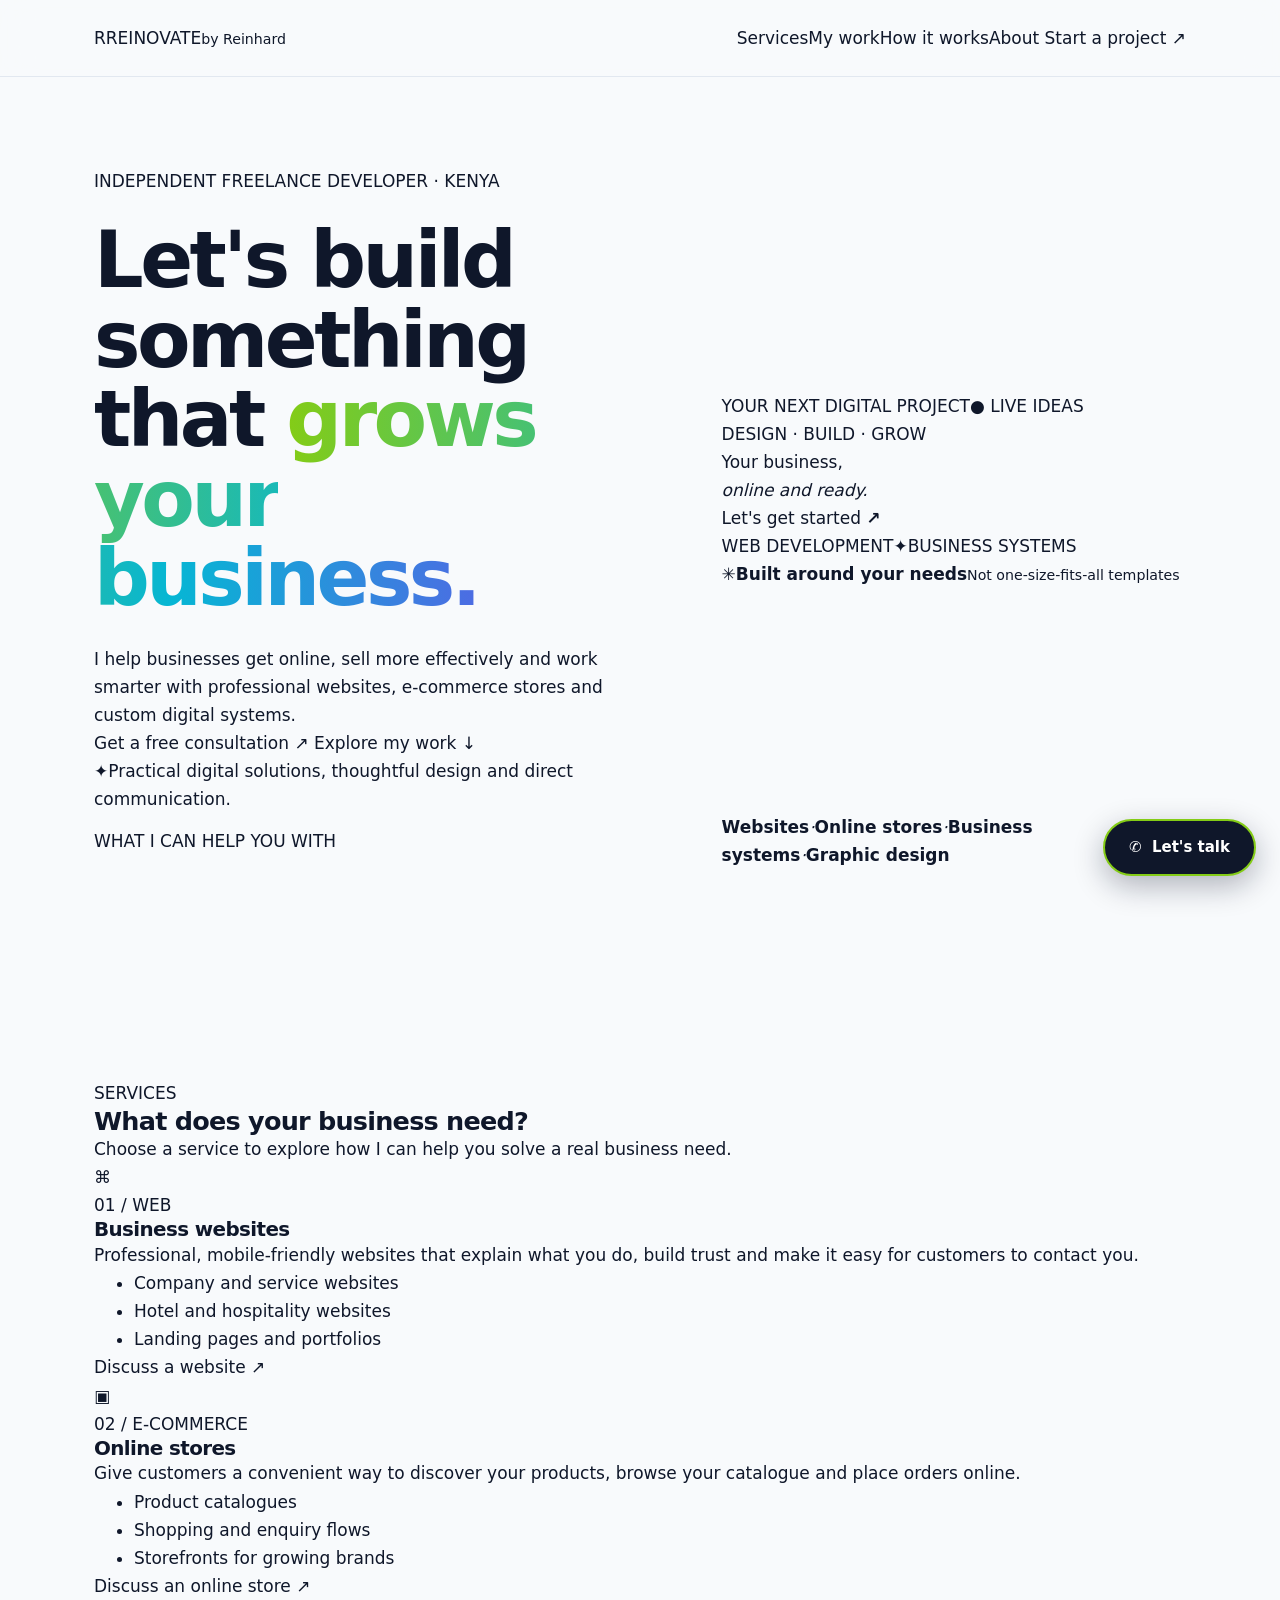
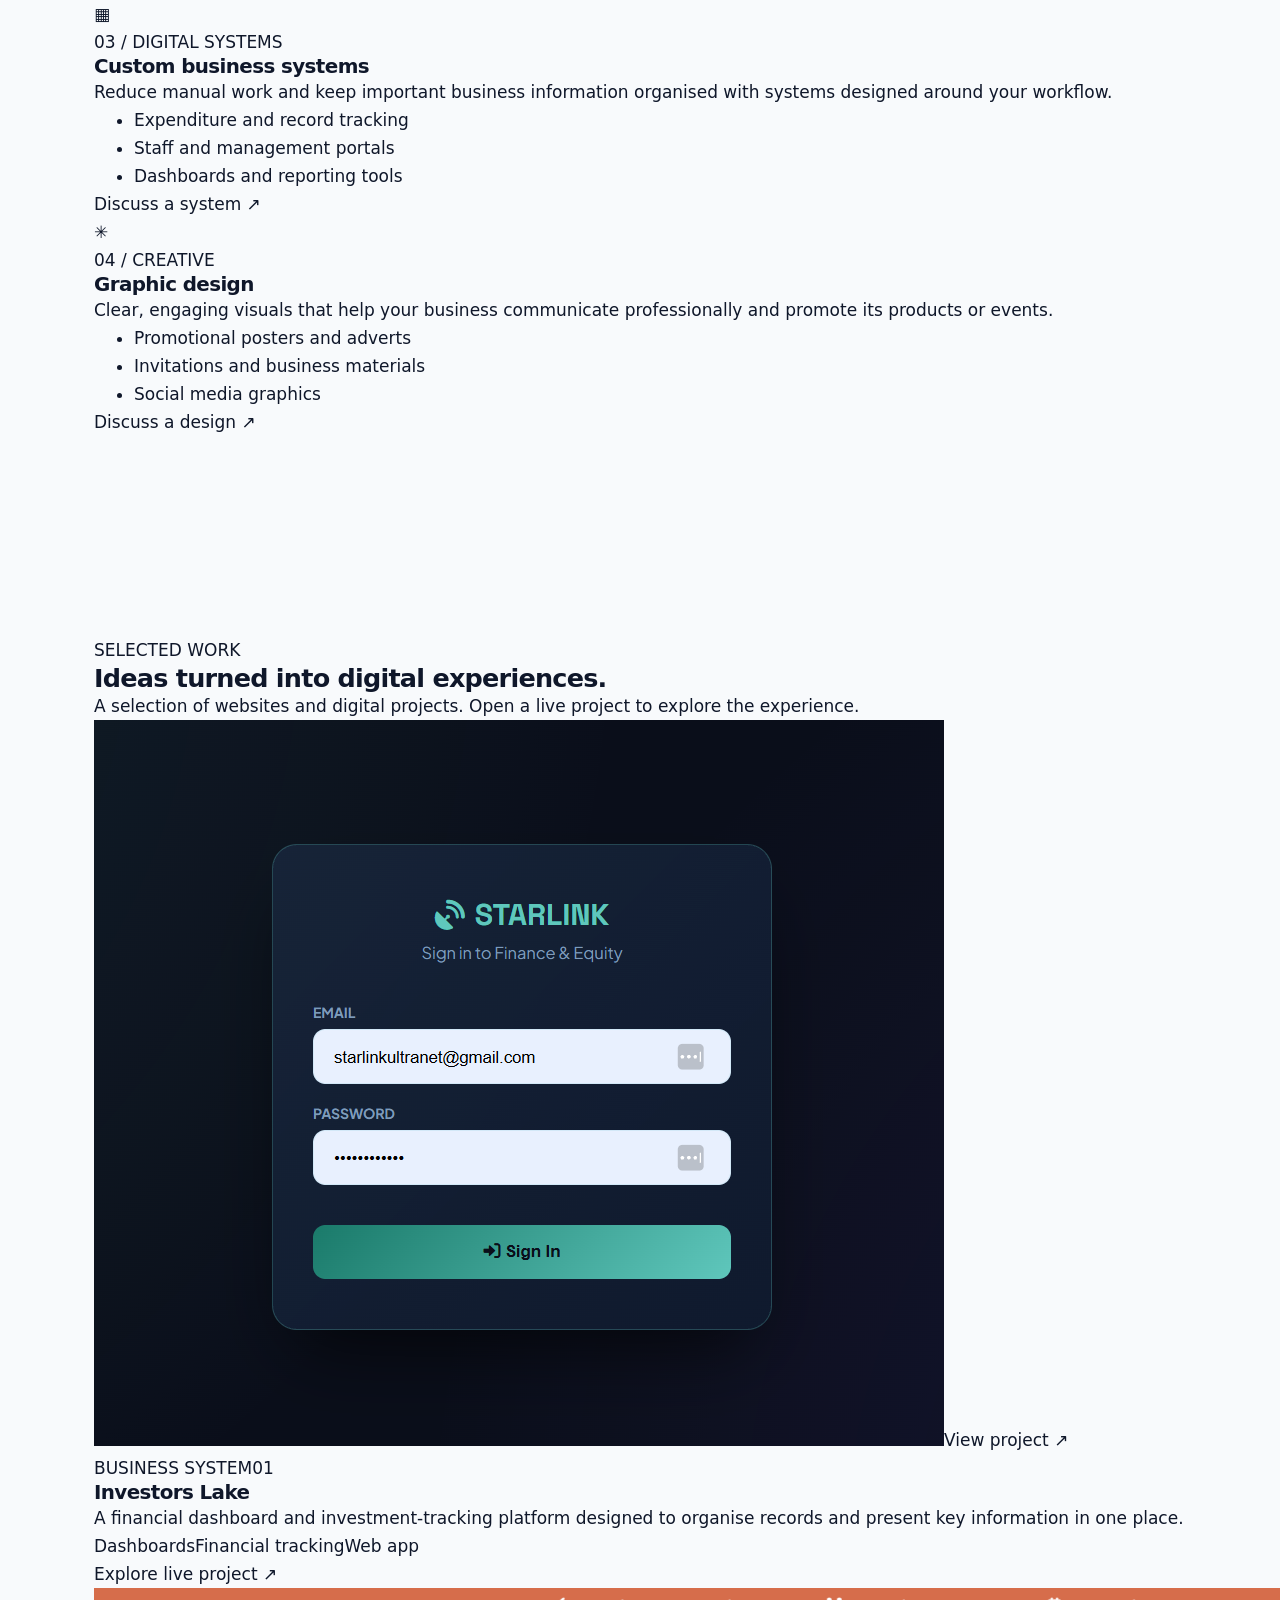
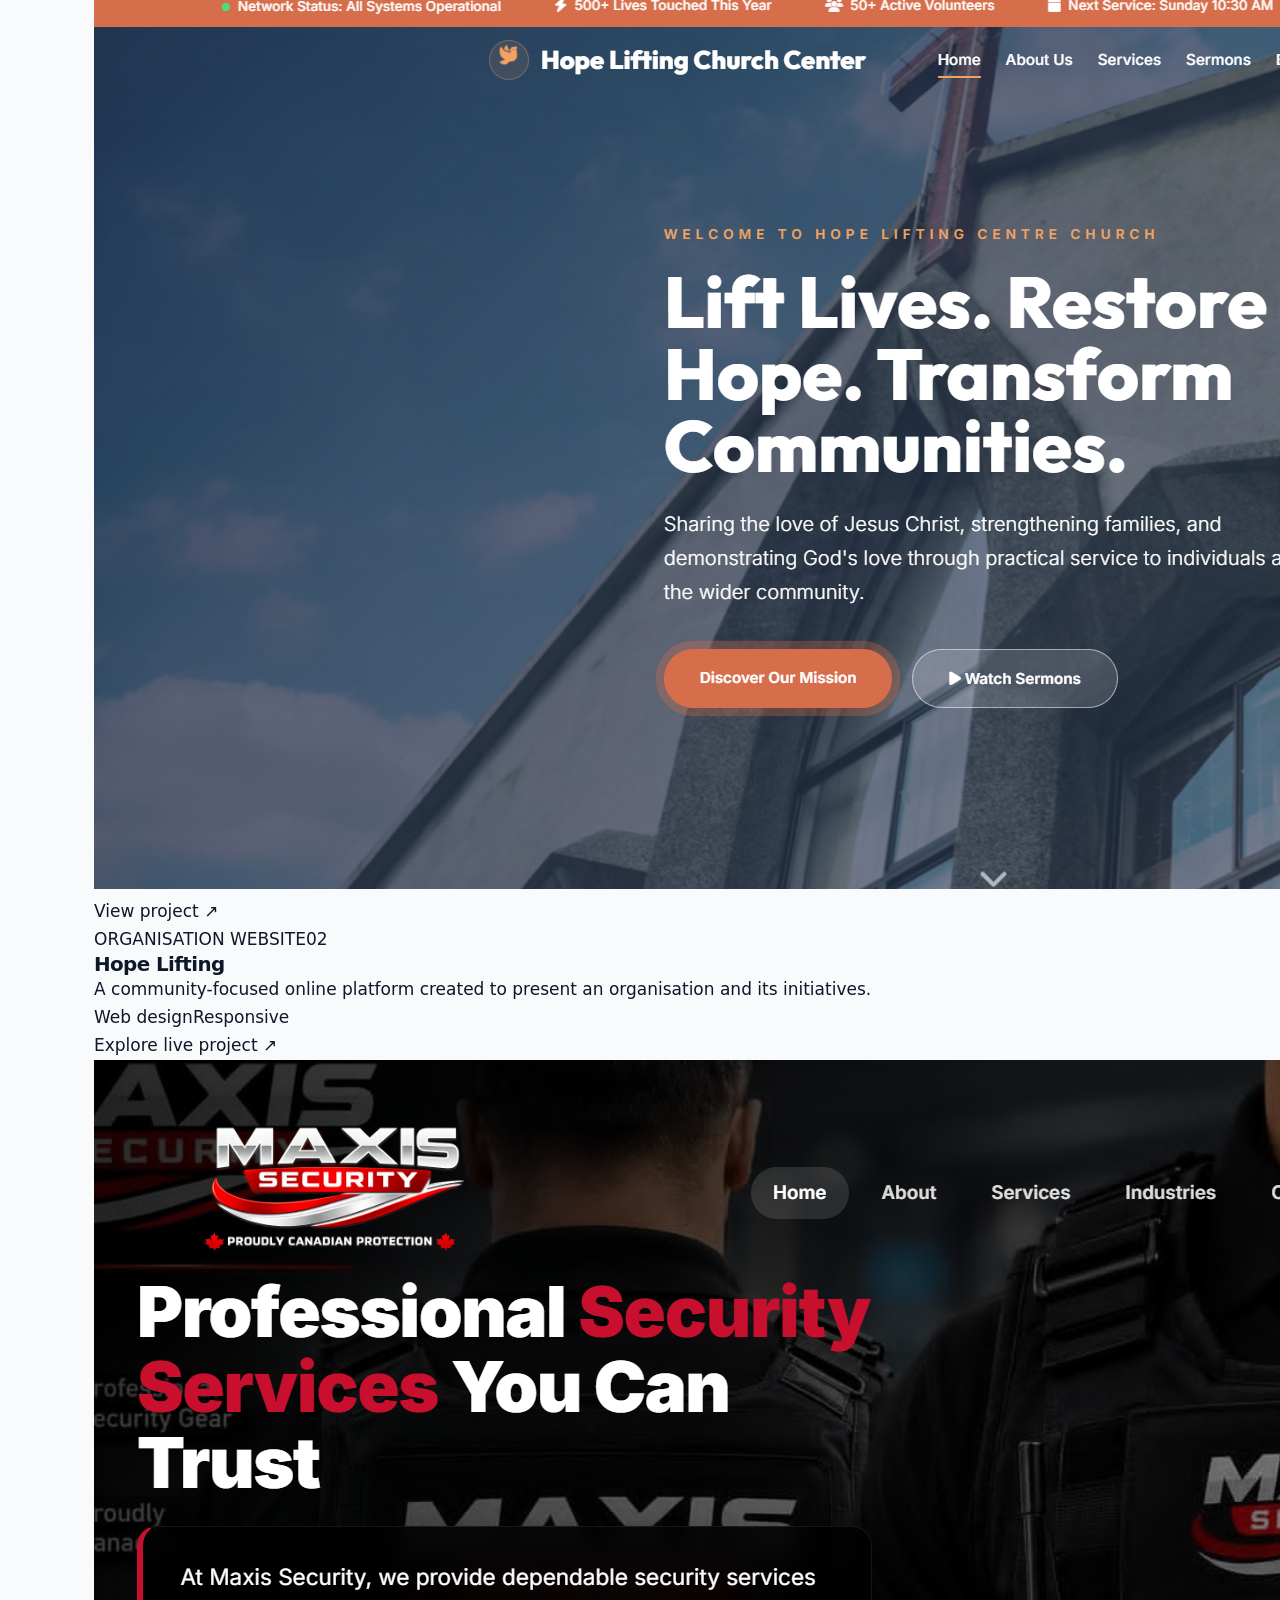
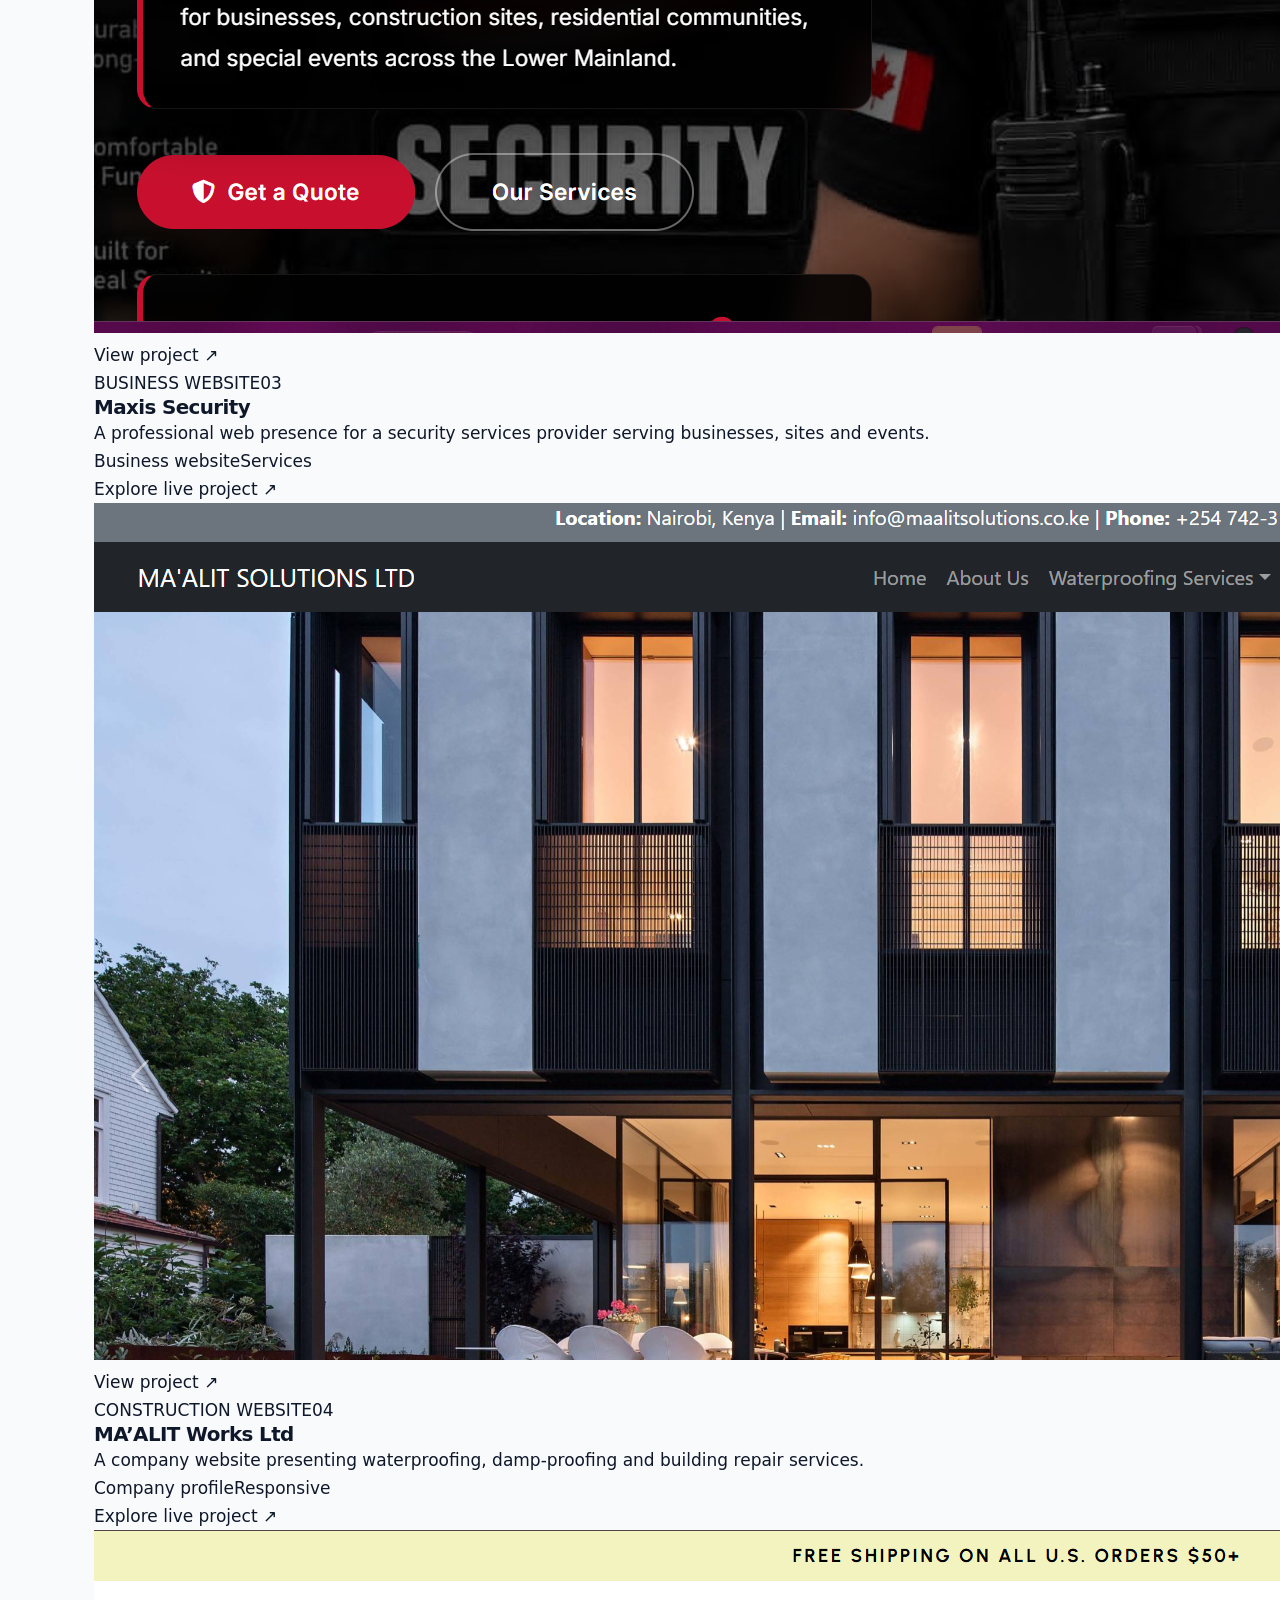
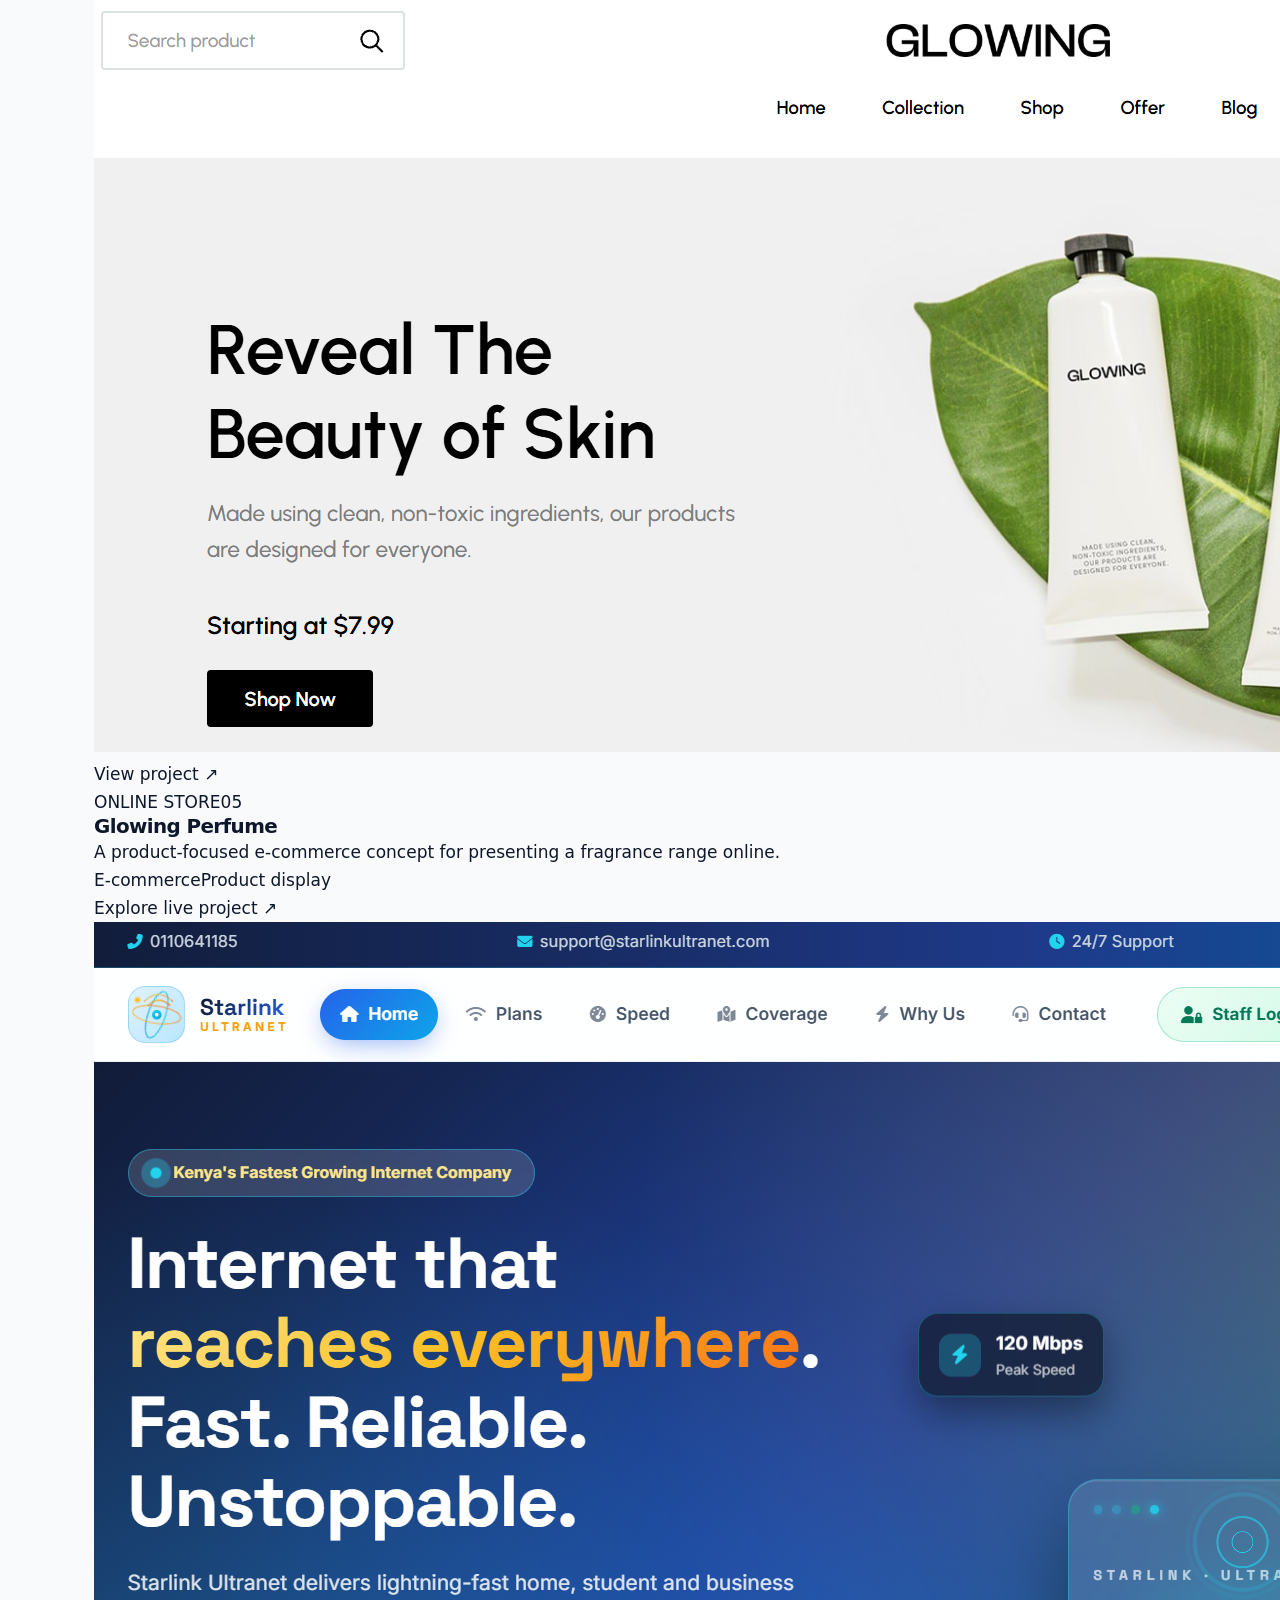
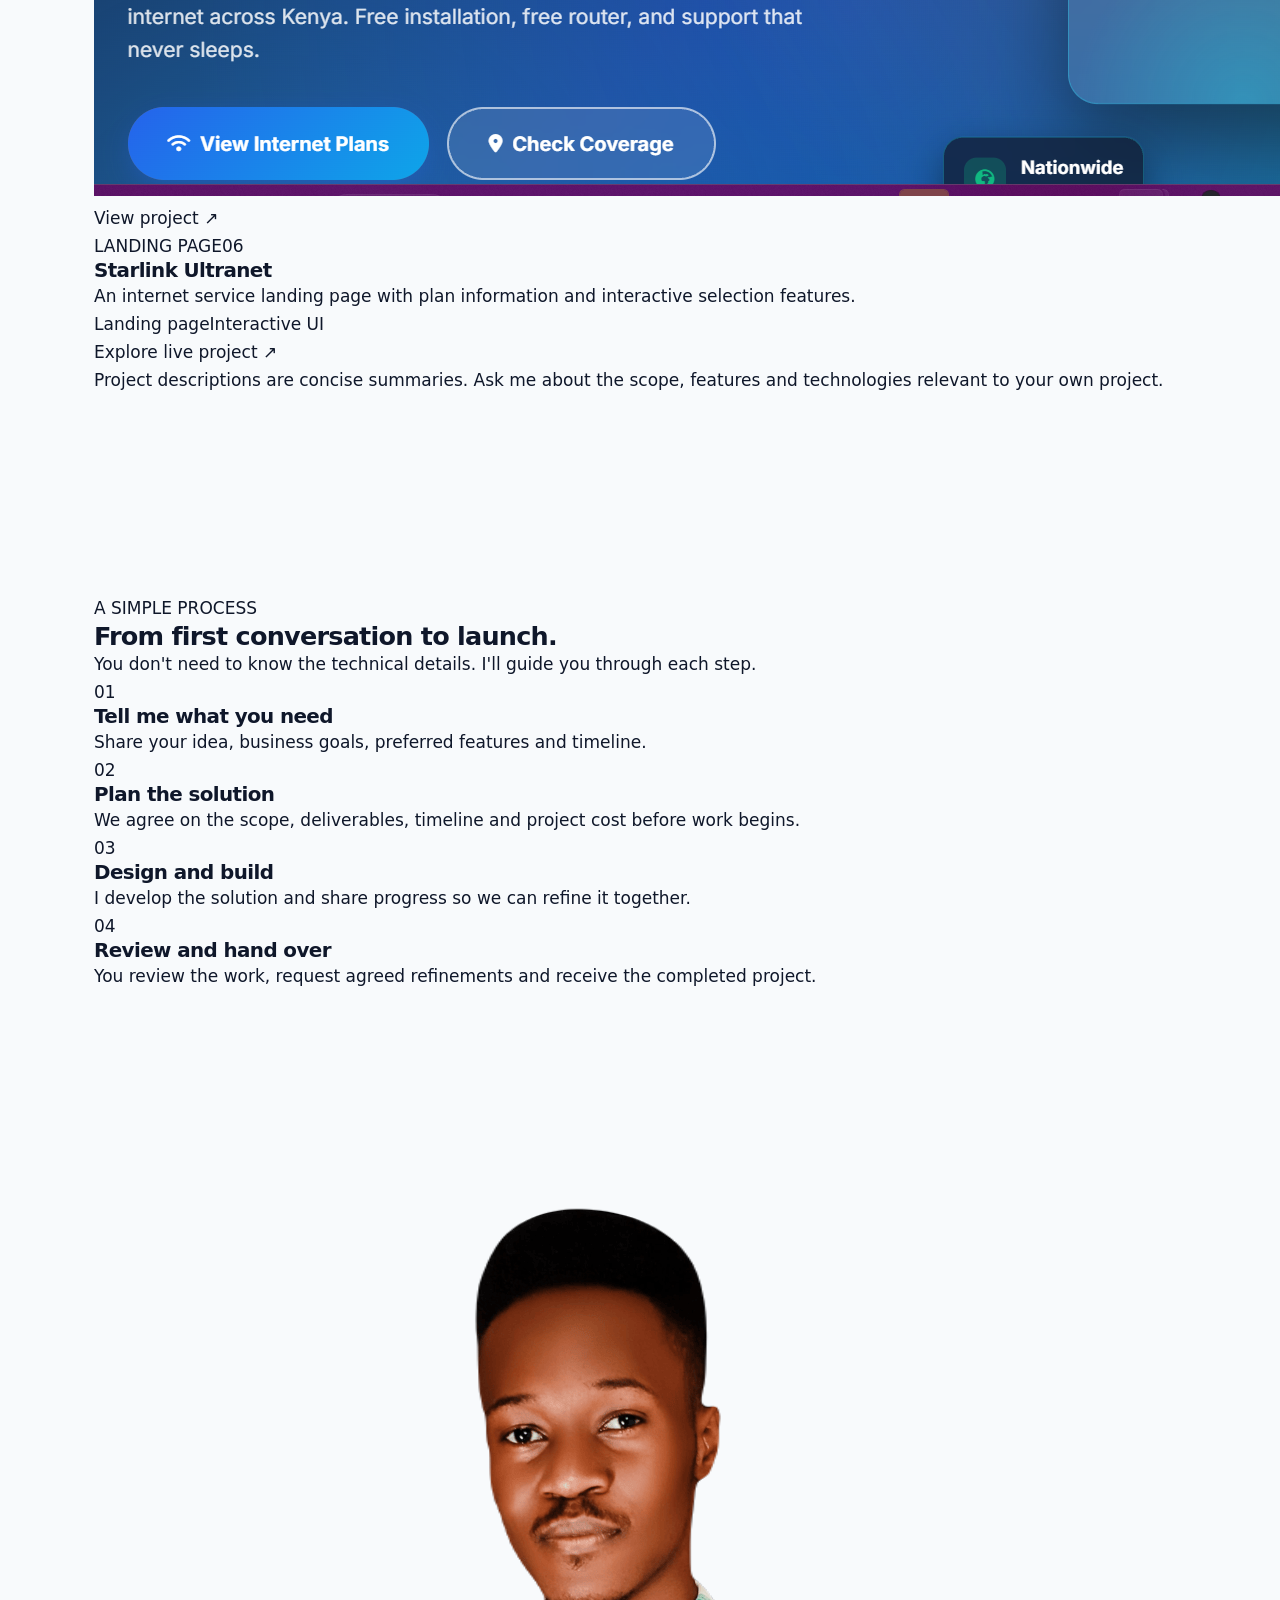
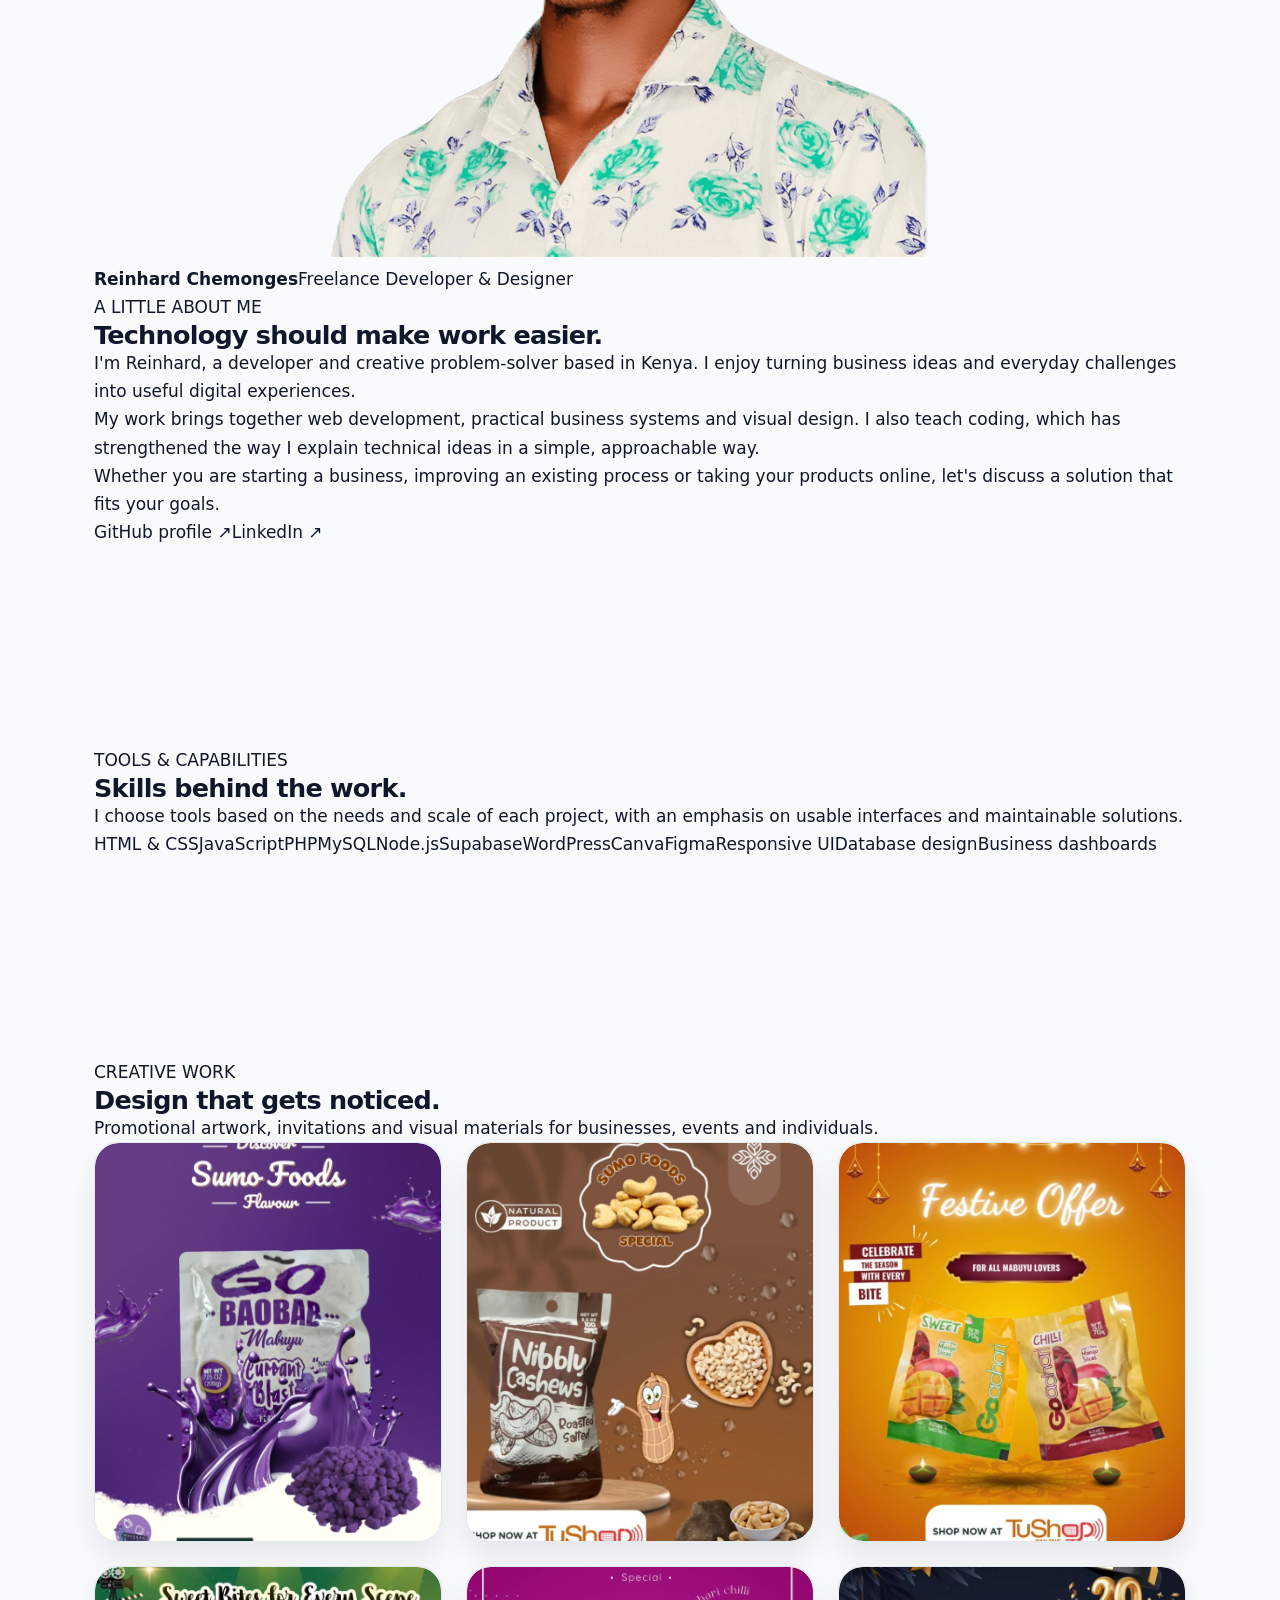
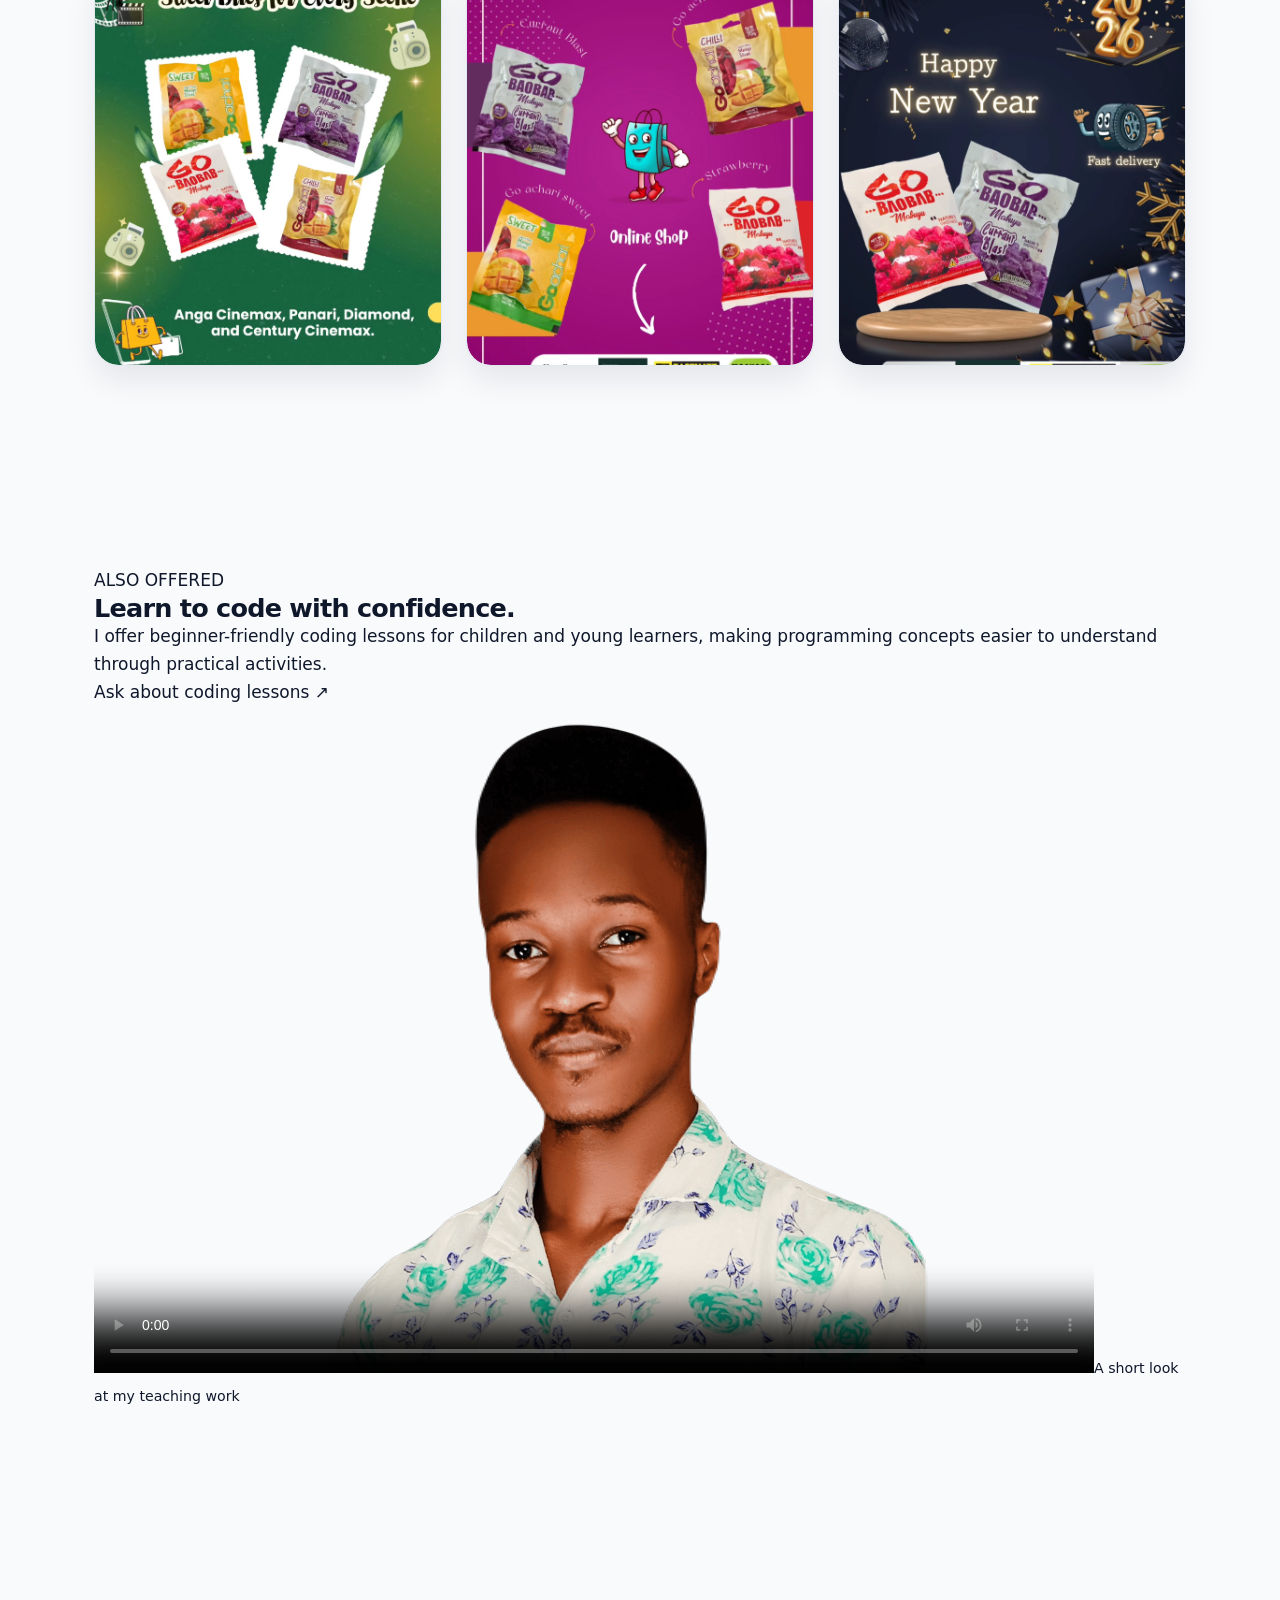
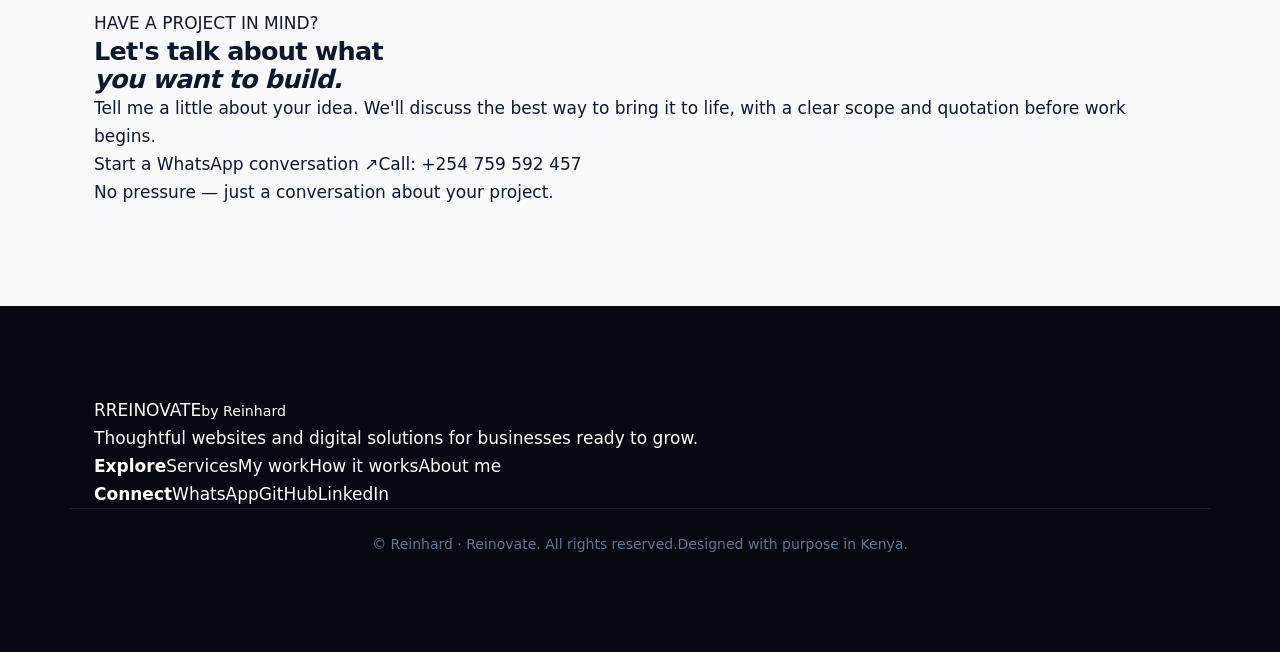
==== commit 46a0f385: "Redesign portfolio for freelance client conversion" ====
--- a/index.html
+++ b/index.html
@@ -1,463 +1,164 @@
 <!DOCTYPE html>
 <html lang="en">
+<head>
+  <meta charset="UTF-8">
+  <meta name="viewport" content="width=device-width, initial-scale=1">
+  <meta name="theme-color" content="#081426">
+  <meta name="description" content="Reinhard helps businesses grow online with professional websites, e-commerce stores, custom business systems and graphic design. Based in Kenya, available for freelance projects.">
+  <meta name="keywords" content="freelance web developer Kenya, website designer Kenya, e-commerce website, business systems, graphic design, Reinhard, Reinovate">
+  <meta name="author" content="Reinhard Chemonges">
+  <link rel="canonical" href="https://www.reinhard.co.ke/">
+  <meta property="og:type" content="website">
+  <meta property="og:url" content="https://www.reinhard.co.ke/">
+  <meta property="og:title" content="Reinhard | Websites & Digital Solutions for Growing Businesses">
+  <meta property="og:description" content="Professional websites, online stores, custom business systems and graphic design. Let's build something that moves your business forward.">
+  <meta property="og:image" content="https://www.reinhard.co.ke/images/rein%20no.png">
+  <meta name="twitter:card" content="summary_large_image">
+  <title>Reinhard | Freelance Web Developer & Digital Solutions</title>
+  <link rel="preconnect" href="https://fonts.googleapis.com">
+  <link rel="preconnect" href="https://fonts.gstatic.com" crossorigin>
+  <link href="https://fonts.googleapis.com/css2?family=DM+Sans:wght@400;500;600;700&family=Manrope:wght@500;600;700;800&display=swap" rel="stylesheet">
+  <link rel="stylesheet" href="style.css">
+  <script type="application/ld+json">
+  {
+    "@context":"https://schema.org",
+    "@type":"ProfessionalService",
+    "name":"Reinovate",
+    "founder":{"@type":"Person","name":"Reinhard Chemonges"},
+    "url":"https://www.reinhard.co.ke/",
+    "telephone":"+254759592457",
+    "areaServed":["Kenya","Worldwide"],
+    "description":"Freelance website development, e-commerce, custom business systems and graphic design."
+  }
+  </script>
+</head>
+<body>
+  <nav class="site-nav" aria-label="Main navigation">
+    <div class="nav-inner wrap">
+      <a class="brand" href="#home" aria-label="Reinhard home"><span class="brand-mark">R</span><span>REINOVATE<small>by Reinhard</small></span></a>
+      <button class="menu-toggle" id="menuToggle" aria-label="Toggle navigation" aria-expanded="false"><span></span><span></span><span></span></button>
+      <div class="nav-links" id="navLinks">
+        <a href="#services">Services</a><a href="#work">My work</a><a href="#process">How it works</a><a href="#about">About</a>
+        <a class="nav-cta" href="https://wa.me/254759592457?text=Hello%20Reinhard%2C%20I%27d%20like%20to%20discuss%20a%20project." target="_blank" rel="noopener">Start a project <span>↗</span></a>
+      </div>
+    </div>
+  </nav>
 
-<head>
-    <meta charset="UTF-8">
-    <meta name="viewport" content="width=device-width, initial-scale=1, viewport-fit=cover">
-    <meta name="theme-color" content="#f8fafc">
-
-    <!-- Primary SEO Meta Tags -->
-    <title>Reinhard | Full-Stack Web Developer & Designer in Kenya</title>
-    <meta name="description" content="Reinhard is a full-stack web developer and designer based in Kenya. I build fast, responsive websites, design impactful posters, and tutor children in coding.">
-    <meta name="keywords" content="Web Developer Kenya, Full-Stack Developer, Website Design, Coding Tutor, Graphic Design Kenya, Reinhard Chemonges">
-    <meta name="author" content="Reinhard Chemonges">
-
-    <!-- Canonical URL (Tells Google this is the main URL) -->
-    <link rel="canonical" href="https://www.reinhard.co.ke/" />
-
-    <!-- Open Graph / Facebook / LinkedIn / WhatsApp -->
-    <meta property="og:type" content="website">
-    <meta property="og:url" content="https://www.reinhard.co.ke/">
-    <meta property="og:title" content="Reinhard | Full-Stack Web Developer & Designer">
-    <meta property="og:description" content="I build fast, responsive websites and custom digital systems. Check out my portfolio of web apps, designs, and tutorials.">
-    <!-- Make sure this image exists on your site! -->
-    <meta property="og:image" content="https://www.reinhard.co.ke/images/rein%20no.png">
-
-    <!-- Twitter -->
-    <meta property="twitter:card" content="summary_large_image">
-    <meta property="twitter:url" content="https://www.reinhard.co.ke/">
-    <meta property="twitter:title" content="Reinhard | Full-Stack Web Developer">
-    <meta property="twitter:description" content="I build fast, responsive websites and custom digital systems.">
-    <meta property="twitter:image" content="https://www.reinhard.co.ke/images/rein%20no.png">
-
-    <!-- Structured Data (Schema) -->
-    <script type="application/ld+json">
-        {
-            "@context": "https://schema.org",
-            "@type": "Person",
-            "name": "Reinhard Chemonges",
-            "jobTitle": "Full-Stack Web Developer",
-            "url": "https://www.reinhard.co.ke/",
-            "sameAs": [
-                "https://www.linkedin.com/in/reinhard-chemonges-15a52a216/",
-                "https://github.com/reinchemo"
-            ],
-            "knowsAbout": ["Web Development", "Graphic Design", "Coding Tutoring", "React", "Node.js", "Digital Systems"]
-        }
-    </script>
-
-    <!-- Fonts & CSS -->
-    <link href="https://fonts.googleapis.com/css2?family=Inter:wght@400;500;600;700&family=Outfit:wght@700;800;900&family=Fira+Code:wght@400;500&display=swap" rel="stylesheet">
-    <link rel="stylesheet" href="style.css">
-</head>
-
-<body>
-
-    <nav>
-        <div class="wrap">
-            <a class="logo" href="#home">
-                <svg class="live-logo" viewBox="0 0 100 100" fill="none" xmlns="http://www.w3.org/2000/svg">
-                    <path d="M50 5 L93 25 L93 75 L50 95 L7 75 L7 25 Z" stroke="currentColor" stroke-width="6" stroke-linejoin="round"/>
-                    <path d="M35 30 V70 M35 30 H55 C65 30 65 50 55 50 H35 M50 50 L65 70" stroke="currentColor" stroke-width="8" stroke-linecap="round" stroke-linejoin="round"/>
-                </svg> Reinhard
-                <span>.</span>
-            </a>
-            <button class="menu-toggle" id="menuToggle" aria-label="Open navigation menu">
-                <svg class="icon-menu" width="28" height="28" viewBox="0 0 24 24" fill="none" stroke="currentColor" stroke-width="2"><path d="M3 12h18M3 6h18M3 18h18"/></svg>
-                <svg class="icon-close" width="28" height="28" viewBox="0 0 24 24" fill="none" stroke="currentColor" stroke-width="2" style="display:none"><path d="M18 6L6 18M6 6l12 12"/></svg>
-            </button>
-            <div class="links" id="navLinks">
-                <a href="#about">About</a>
-                <a href="#systems">Systems</a>
-                <a href="#teach">Teaching</a>
-                <a href="#posters">Posters</a>
-                <!-- UPDATED TO WHATSAPP -->
-                <a class="btn p" href="https://wa.me/254759592457" target="_blank">Hire me</a>
+  <main>
+    <header class="hero" id="home">
+      <div class="hero-orb orb-one"></div><div class="hero-orb orb-two"></div><div class="hero-grid"></div>
+      <div class="wrap hero-layout">
+        <div class="hero-copy reveal">
+          <div class="eyebrow"><span class="pulse-dot"></span> INDEPENDENT FREELANCE DEVELOPER · KENYA</div>
+          <h1>Let's build something that <span class="gradient-text">grows your business.</span></h1>
+          <p class="hero-lead">I help businesses get online, sell more effectively and work smarter with professional websites, e-commerce stores and custom digital systems.</p>
+          <div class="hero-actions">
+            <a class="button button-primary" href="https://wa.me/254759592457?text=Hello%20Reinhard%2C%20I%27d%20like%20a%20free%20project%20consultation." target="_blank" rel="noopener">Get a free consultation <span>↗</span></a>
+            <a class="button button-ghost" href="#work">Explore my work <span>↓</span></a>
+          </div>
+          <div class="hero-proof"><span class="proof-icon">✦</span><span>Practical digital solutions, thoughtful design and direct communication.</span></div>
+        </div>
+        <div class="hero-visual reveal">
+          <div class="visual-frame">
+            <div class="visual-top"><span class="window-dots"><i></i><i></i><i></i></span><span>YOUR NEXT DIGITAL PROJECT</span><span class="live-label">● LIVE IDEAS</span></div>
+            <div class="visual-screen">
+              <div class="screen-kicker">DESIGN · BUILD · GROW</div>
+              <div class="screen-title">Your business,<br><em>online and ready.</em></div>
+              <div class="screen-lines"><i></i><i></i><i></i></div>
+              <div class="screen-button">Let's get started <b>↗</b></div>
+              <div class="screen-orbit orbit-a"></div><div class="screen-orbit orbit-b"></div>
             </div>
+            <div class="visual-bottom"><span>WEB DEVELOPMENT</span><span>✦</span><span>BUSINESS SYSTEMS</span></div>
+          </div>
+          <div class="floating-note"><span class="note-icon">✳</span><span><b>Built around your needs</b><small>Not one-size-fits-all templates</small></span></div>
         </div>
-    </nav>
-
-    <!-- Hero -->
-    <header class="hero" id="home">
-        <div class="aurora" aria-hidden="true"><i></i><i></i><i></i></div>
-        <div class="grid-bg" aria-hidden="true"></div>
-
-        <div class="wrap">
-            <div class="hero-content">
-                <span class="hello h-in" style="--d:0"><span class="dot"></span>Available now for new projects</span>
-                <h1 class="split" aria-label="Websites for businesses that grow.">
-                    <span class="w" style="--i:0">Websites</span>
-                    <span class="w" style="--i:1">for</span>
-                    <span class="w" style="--i:2">businesses</span>
-                    <span class="w" style="--i:3">that</span>
-                    <span class="w gradient-text" style="--i:4">grow.</span>
-                </h1>
-                <p class="lead h-in" style="--d:6">I build fast, responsive websites and custom digital systems. From clean design to seamless functionality, I handle the entire web development process.</p>
-                <div class="cta h-in" style="--d:7">
-                    <!-- UPDATED TO WHATSAPP -->
-                    <a class="btn p glow-btn" href="https://wa.me/254759592457" target="_blank">Hire me</a>
-                    <a class="btn o" href="#systems">See my work</a>
-                </div>
-            </div>
-
-            <!-- Hero Graphics -->
-            <div class="hero-graphics" aria-hidden="true">
-                <div class="hero-bg-deco"></div>
-                <!-- Card 1: Code Window -->
-                <div class="hero-card code-card">
-                    <div class="bar"><span></span><span></span><span></span><code>developer.js</code></div>
-                    <div class="code-block">
-                        <div class="line"><span class="kw">const</span> <span class="var">developer</span> = {</div>
-                        <div class="line indent"><span class="prop">name</span>: <span class="str">'Reinhard'</span>,</div>
-                        <div class="line indent"><span class="prop">role</span>: <span class="str">'Full-Stack Dev'</span>,</div>
-                        <div class="line indent"><span class="prop">skills</span>: [<span class="str">'Website'</span>, <span class="str">'Graphic'</span>],</div>
-                        <div class="line indent"><span class="prop">focus</span>: <span class="str">'Building Systems'</span></div>
-                        <div class="line">};<span class="cursor">|</span></div>
-                    </div>
-                </div>
-
-                <!-- Card 2: Video Reel -->
-                <div class="reel-wrapper">
-                    <div class="hero-card reel-card">
-                        <div class="reel-header">
-                            <div class="reel-dot"></div>
-                            <h4>My Productivity Space</h4>
-                        </div>
-                        <!-- Aspect ratio adjusted in CSS -->
-                        <div class="reel-screen">
-                            <video id="hero-reel-video" src="./videos/Video.mp4" autoplay loop muted playsinline class="reel-video"></video>
-                            <div class="reel-overlay"><span>PLAYING</span></div>
-                        </div>
-                        <div class="reel-progress">
-                            <div class="reel-progress-bar" id="video-progress"></div>
-                        </div>
-                    </div>
-                </div>
-            </div>
-        </div>
+      </div>
+      <div class="wrap hero-bottom"><span>WHAT I CAN HELP YOU WITH</span><div><b>Websites</b><i>·</i><b>Online stores</b><i>·</i><b>Business systems</b><i>·</i><b>Graphic design</b></div></div>
     </header>
 
-    <!-- About -->
-    <section id="about">
-        <div class="wrap">
-            <div class="about-grid rv">
-                <div class="profile-card">
-                    <div class="profile-img-wrapper">
-                        <img src="./images/rein no.png" alt="Reinhard" class="profile-img">
-                        <div class="status-badge"><span class="status-dot"></span> Available</div>
-                    </div>
-                    <div class="profile-info">
-                        <h3>Reinhard</h3>
-                        <p>Full-Stack Developer</p>
-                    </div>
-                </div>
-
-                <div class="about-content">
-                    <h2 class="glow-heading">Developer, designer and teacher.</h2>
-                    <div class="bio-text">
-                        <p>I’m a full-stack developer focused on building websites and digital systems that are actually easy to use.</p>
-                        <p>I always design with the user in mind first, and then write the code. I love researching new tech and helping beginners learn how to code.</p>
-                    </div>
-
-                    <!-- Gradient Skill Cards -->
-                    <div class="services-badges">
-                        <h4>What I Do</h4>
-                        <div class="badges-grid">
-                            <div class="skill-card">
-                                <div class="skill-icon-wrap">
-                                    <span class="skill-icon">💻</span>
-                                </div>
-                                <div class="skill-info">
-                                    <h5>Web Development</h5>
-                                    <p>Fast & responsive sites</p>
-                                </div>
-                            </div>
-                            <div class="skill-card">
-                                <div class="skill-icon-wrap">
-                                    <span class="skill-icon">🎨</span>
-                                </div>
-                                <div class="skill-info">
-                                    <h5>Graphic Design</h5>
-                                    <p>Posters & visual assets</p>
-                                </div>
-                            </div>
-                            <div class="skill-card">
-                                <div class="skill-icon-wrap">
-                                    <span class="skill-icon">🎓</span>
-                                </div>
-                                <div class="skill-info">
-                                    <h5>Coding Tutor</h5>
-                                    <p>In-home & holiday classes</p>
-                                </div>
-                            </div>
-                            <div class="skill-card">
-                                <div class="skill-icon-wrap">
-                                    <span class="skill-icon">🚀</span>
-                                </div>
-                                <div class="skill-info">
-                                    <h5>Tech Consult</h5>
-                                    <p>Systems & strategy</p>
-                                </div>
-                            </div>
-                        </div>
-                    </div>
-                </div>
-            </div>
+    <section class="section services-section" id="services">
+      <div class="wrap">
+        <div class="section-heading reveal"><div><span class="section-kicker">SERVICES</span><h2>What does your business need?</h2></div><p>Choose a service to explore how I can help you solve a real business need.</p></div>
+        <div class="service-grid">
+          <article class="service-card reveal"><div class="service-icon icon-blue">⌘</div><span class="service-number">01 / WEB</span><h3>Business websites</h3><p>Professional, mobile-friendly websites that explain what you do, build trust and make it easy for customers to contact you.</p><ul><li>Company and service websites</li><li>Hotel and hospitality websites</li><li>Landing pages and portfolios</li></ul><a class="text-link" href="https://wa.me/254759592457?text=Hello%20Reinhard%2C%20I%27m%20interested%20in%20a%20business%20website." target="_blank" rel="noopener">Discuss a website <span>↗</span></a></article>
+          <article class="service-card reveal"><div class="service-icon icon-violet">▣</div><span class="service-number">02 / E-COMMERCE</span><h3>Online stores</h3><p>Give customers a convenient way to discover your products, browse your catalogue and place orders online.</p><ul><li>Product catalogues</li><li>Shopping and enquiry flows</li><li>Storefronts for growing brands</li></ul><a class="text-link" href="https://wa.me/254759592457?text=Hello%20Reinhard%2C%20I%27d%20like%20an%20e-commerce%20website." target="_blank" rel="noopener">Discuss an online store <span>↗</span></a></article>
+          <article class="service-card reveal"><div class="service-icon icon-teal">▦</div><span class="service-number">03 / DIGITAL SYSTEMS</span><h3>Custom business systems</h3><p>Reduce manual work and keep important business information organised with systems designed around your workflow.</p><ul><li>Expenditure and record tracking</li><li>Staff and management portals</li><li>Dashboards and reporting tools</li></ul><a class="text-link" href="https://wa.me/254759592457?text=Hello%20Reinhard%2C%20I%20need%20a%20custom%20business%20system." target="_blank" rel="noopener">Discuss a system <span>↗</span></a></article>
+          <article class="service-card reveal"><div class="service-icon icon-orange">✳</div><span class="service-number">04 / CREATIVE</span><h3>Graphic design</h3><p>Clear, engaging visuals that help your business communicate professionally and promote its products or events.</p><ul><li>Promotional posters and adverts</li><li>Invitations and business materials</li><li>Social media graphics</li></ul><a class="text-link" href="https://wa.me/254759592457?text=Hello%20Reinhard%2C%20I%27m%20looking%20for%20graphic%20design%20services." target="_blank" rel="noopener">Discuss a design <span>↗</span></a></article>
         </div>
+      </div>
     </section>
 
-    <!-- Interactive Systems Section -->
-    <section id="systems" class="cr">
-        <div class="wrap">
-            <div class="center-header rv">
-                <span class="subtitle">Web development</span>
-                <h2 class="glow-heading">Systems I have built</h2>
-                <p>Click a tab to instantly preview live, custom web applications and systems.</p>
-            </div>
-
-            <div class="snake-border-wrapper rv">
-                <div class="interactive-showcase">
-                    <div class="showcase-tabs">
-                        <button class="tab-btn active" data-target="proj-1" style="--tab-color: #0f172a;">Starlink</button>
-                        <button class="tab-btn" data-target="proj-2" style="--tab-color: #059669;">Hope Lifting</button>
-                        <button class="tab-btn" data-target="proj-3" style="--tab-color: #1e3a8a;">Maxis Security</button>
-                        <button class="tab-btn" data-target="proj-4" style="--tab-color: #84cc16;">MA'ALIT</button>
-                        <button class="tab-btn" data-target="proj-5" style="--tab-color: #ec4899;">Perfume</button>
-                        <button class="tab-btn" data-target="proj-6" style="--tab-color: #475569;">Investors Lake</button>
-                    </div>
-
-                    <div class="showcase-display">
-                        <div class="showcase-panel active" id="proj-1">
-                            <div class="sp-image"><img src="./images/link.png" alt="Starlink" class="sp-custom-img"></div>
-                            <div class="sp-content">
-                                <h3>Starlink Ultranet</h3>
-                                <p>Fast, reliable internet landing page with plan selection and interactive features.</p>
-                                <a href="https://star-black-alpha.vercel.app/" target="_blank" class="btn p">Visit Live Site ↗</a>
-                            </div>
-                        </div>
-                        <div class="showcase-panel" id="proj-2">
-                            <div class="sp-image"><img src="./images/Hp.png" alt="Hope Lifting" class="sp-custom-img"></div>
-                            <div class="sp-content">
-                                <h3>Hope Lifting</h3>
-                                <p>A community-focused platform designed to uplift and support local initiatives.</p>
-                                <a href="https://hopelifting.co.ke/" target="_blank" class="btn p">Visit Live Site ↗</a>
-                            </div>
-                        </div>
-                        <div class="showcase-panel" id="proj-3">
-                            <div class="sp-image"><img src="./images/mx.png" alt="Maxis Security" class="sp-custom-img"></div>
-                            <div class="sp-content">
-                                <h3>Maxis Security</h3>
-                                <p>Professional security services website for businesses, construction sites, and events.</p>
-                                <a href="https://reinchemo.github.io/security/" target="_blank" class="btn p">Visit Live Site ↗</a>
-                            </div>
-                        </div>
-                        <div class="showcase-panel" id="proj-4">
-                            <div class="sp-image"><img src="./images/MA.png" alt="MA'ALIT" class="sp-custom-img"></div>
-                            <div class="sp-content">
-                                <h3>MA’ALIT Works Ltd</h3>
-                                <p>A Kenyan contractor specializing in waterproofing, damp proofing and building repairs.</p>
-                                <a href="https://reinchemo.github.io/MA-ALIT/" target="_blank" class="btn p">Visit Live Site ↗</a>
-                            </div>
-                        </div>
-                        <div class="showcase-panel" id="proj-5">
-                            <div class="sp-image"><img src="./images/perfume.png" alt="Glowing Perfume" class="sp-custom-img"></div>
-                            <div class="sp-content">
-                                <h3>Glowing Perfume</h3>
-                                <p>A sleek, modern e-commerce experience for luxury fragrances.</p>
-                                <a href="https://reinchemo.github.io/Glowing_perfume/" target="_blank" class="btn p">Visit Live Site ↗</a>
-                            </div>
-                        </div>
-                        <div class="showcase-panel" id="proj-6">
-                            <div class="sp-image"><img src="./images/sta.png" alt="Investors Lake" class="sp-custom-img"></div>
-                            <div class="sp-content">
-                                <h3>Investors Lake</h3>
-                                <p>Secure financial dashboard and investment tracking platform.</p>
-                                <a href="https://investors-lake.vercel.app/" target="_blank" class="btn p">Visit Live Site ↗</a>
-                            </div>
-                        </div>
-                    </div>
-                </div>
-            </div>
+    <section class="section work-section" id="work">
+      <div class="wrap">
+        <div class="section-heading reveal"><div><span class="section-kicker">SELECTED WORK</span><h2>Ideas turned into digital experiences.</h2></div><p>A selection of websites and digital projects. Open a live project to explore the experience.</p></div>
+        <div class="project-grid">
+          <article class="project-card project-feature reveal"><a class="project-image" href="https://investors-lake.vercel.app/" target="_blank" rel="noopener"><img src="./images/sta.png" alt="Investors Lake dashboard project" loading="lazy"><span class="image-action">View project ↗</span></a><div class="project-meta"><span>BUSINESS SYSTEM</span><span>01</span></div><h3>Investors Lake</h3><p>A financial dashboard and investment-tracking platform designed to organise records and present key information in one place.</p><div class="tag-list"><span>Dashboards</span><span>Financial tracking</span><span>Web app</span></div><a class="text-link" href="https://investors-lake.vercel.app/" target="_blank" rel="noopener">Explore live project ↗</a></article>
+          <article class="project-card reveal"><a class="project-image" href="https://hopelifting.co.ke/" target="_blank" rel="noopener"><img src="./images/Hp.png" alt="Hope Lifting website preview" loading="lazy"><span class="image-action">View project ↗</span></a><div class="project-meta"><span>ORGANISATION WEBSITE</span><span>02</span></div><h3>Hope Lifting</h3><p>A community-focused online platform created to present an organisation and its initiatives.</p><div class="tag-list"><span>Web design</span><span>Responsive</span></div><a class="text-link" href="https://hopelifting.co.ke/" target="_blank" rel="noopener">Explore live project ↗</a></article>
+          <article class="project-card reveal"><a class="project-image" href="https://reinchemo.github.io/security/" target="_blank" rel="noopener"><img src="./images/mx.png" alt="Maxis Security website preview" loading="lazy"><span class="image-action">View project ↗</span></a><div class="project-meta"><span>BUSINESS WEBSITE</span><span>03</span></div><h3>Maxis Security</h3><p>A professional web presence for a security services provider serving businesses, sites and events.</p><div class="tag-list"><span>Business website</span><span>Services</span></div><a class="text-link" href="https://reinchemo.github.io/security/" target="_blank" rel="noopener">Explore live project ↗</a></article>
+          <article class="project-card reveal"><a class="project-image" href="https://reinchemo.github.io/MA-ALIT/" target="_blank" rel="noopener"><img src="./images/MA.png" alt="MA'ALIT Works website preview" loading="lazy"><span class="image-action">View project ↗</span></a><div class="project-meta"><span>CONSTRUCTION WEBSITE</span><span>04</span></div><h3>MA’ALIT Works Ltd</h3><p>A company website presenting waterproofing, damp-proofing and building repair services.</p><div class="tag-list"><span>Company profile</span><span>Responsive</span></div><a class="text-link" href="https://reinchemo.github.io/MA-ALIT/" target="_blank" rel="noopener">Explore live project ↗</a></article>
+          <article class="project-card reveal"><a class="project-image" href="https://reinchemo.github.io/Glowing_perfume/" target="_blank" rel="noopener"><img src="./images/perfume.png" alt="Glowing Perfume online store preview" loading="lazy"><span class="image-action">View project ↗</span></a><div class="project-meta"><span>ONLINE STORE</span><span>05</span></div><h3>Glowing Perfume</h3><p>A product-focused e-commerce concept for presenting a fragrance range online.</p><div class="tag-list"><span>E-commerce</span><span>Product display</span></div><a class="text-link" href="https://reinchemo.github.io/Glowing_perfume/" target="_blank" rel="noopener">Explore live project ↗</a></article>
+          <article class="project-card reveal"><a class="project-image" href="https://star-black-alpha.vercel.app/" target="_blank" rel="noopener"><img src="./images/link.png" alt="Starlink Ultranet website preview" loading="lazy"><span class="image-action">View project ↗</span></a><div class="project-meta"><span>LANDING PAGE</span><span>06</span></div><h3>Starlink Ultranet</h3><p>An internet service landing page with plan information and interactive selection features.</p><div class="tag-list"><span>Landing page</span><span>Interactive UI</span></div><a class="text-link" href="https://star-black-alpha.vercel.app/" target="_blank" rel="noopener">Explore live project ↗</a></article>
         </div>
+        <p class="project-note">Project descriptions are concise summaries. Ask me about the scope, features and technologies relevant to your own project.</p>
+      </div>
     </section>
 
-    <!-- Creative Teaching Section -->
-    <section id="teach">
-        <div class="wrap">
-            <div class="center-header rv">
-                <span class="subtitle">Coding tutor</span>
-                <h2 class="glow-heading">I teach children how to code</h2>
-                <p>Watch how I break complex programming ideas into fun, easy lessons for young minds.</p>
-            </div>
-
-            <div class="snake-border-wrapper rv" style="max-width: 1000px; margin: 0 auto;">
-                <div class="teaching-display">
-                    <div class="teach-image">
-                        <!-- Shows an image initially -->
-                        <img src="https://www.9jacodekids.com/wp-content/uploads/2021/03/Tejiri-Image_compressed.jpeg" alt="Teaching Kids to Code">
-                        <div class="teach-badge">🎓 Live Class</div>
-                    </div>
-                    <div class="teach-content">
-                        <h3>Making code fun and simple.</h3>
-                        <p>I specialize in introducing young minds to the world of technology through personalized, in-person lessons. I travel to students' homes to teach, making it convenient and comfortable for them to learn at their own pace.</p>
-                        <p>I also offer flexible weekend classes and intensive holiday bootcamps during school breaks, breaking down complex programming concepts like loops, variables, and logic into fun, hands-on activities.</p>
-                        <p>Whether it's building their first game or designing a simple webpage, I ensure every child feels confident and excited to learn.</p>
-
-                        <button onclick="openVideoModal()" class="btn p glow-btn">
-                            ▶ Watch Live Class
-                        </button>
-                    </div>
-                </div>
-            </div>
+    <section class="section process-section" id="process">
+      <div class="wrap">
+        <div class="section-heading reveal"><div><span class="section-kicker">A SIMPLE PROCESS</span><h2>From first conversation to launch.</h2></div><p>You don't need to know the technical details. I'll guide you through each step.</p></div>
+        <div class="process-grid">
+          <div class="process-step reveal"><span>01</span><h3>Tell me what you need</h3><p>Share your idea, business goals, preferred features and timeline.</p></div>
+          <div class="process-step reveal"><span>02</span><h3>Plan the solution</h3><p>We agree on the scope, deliverables, timeline and project cost before work begins.</p></div>
+          <div class="process-step reveal"><span>03</span><h3>Design and build</h3><p>I develop the solution and share progress so we can refine it together.</p></div>
+          <div class="process-step reveal"><span>04</span><h3>Review and hand over</h3><p>You review the work, request agreed refinements and receive the completed project.</p></div>
         </div>
+      </div>
     </section>
 
-    <!-- NEW: Video Modal Popup -->
-    <div id="videoModal" class="video-modal">
-        <div class="video-modal-content">
-            <button class="close-video" onclick="closeVideoModal()">&times;</button>
-
-            <!-- REPLACE 'your-teaching-video.mp4' WITH YOUR ACTUAL FILE -->
-            <video id="teachVideo" controls playsinline>
-                <source src="./videos/Video2.mp4" type="video/mp4">
-                Your browser does not support the video tag.
-            </video>
-
-        </div>
-    </div>
-
-    <!-- Posters -->
-    <section id="posters" class="cr">
-        <div class="wrap">
-            <div class="center-header rv">
-                <span class="subtitle">Graphic design</span>
-                <h2 class="glow-heading">Posters & visual assets</h2>
-
-                <!-- NEW PARAGRAPH ADDED HERE -->
-                <p style="margin-bottom: 8px;">I create stunning graphic designs tailored to your specific needs.</p>
-                <p style="font-size: 16px; color: var(--muted);">From business cards, wedding and graduation invitations, to event posters and promotional ads. I design professional visuals that perfectly suit your brand and message.</p>
-
-            </div>
-
-            <div class="poster-grid rv">
-                <div class="poster-item" onclick="openLightbox('./images/B1.png')">
-                    <img src="./images/B1.png" alt="Poster 1">
-                    <div class="poster-overlay">View design ↗</div>
-                </div>
-                <div class="poster-item" onclick="openLightbox('./images/B2.png')">
-                    <img src="./images/B2.png" alt="Poster 2">
-                    <div class="poster-overlay">View design ↗</div>
-                </div>
-                <div class="poster-item" onclick="openLightbox('./images/B3.png')">
-                    <img src="./images/B3.png" alt="Poster 3">
-                    <div class="poster-overlay">View design ↗</div>
-                </div>
-                <div class="poster-item" onclick="openLightbox('./images/B4.png')">
-                    <img src="./images/B4.png" alt="Poster 4">
-                    <div class="poster-overlay">View design ↗</div>
-                </div>
-                <div class="poster-item" onclick="openLightbox('./images/B5.png')">
-                    <img src="./images/B5.png" alt="Poster 5">
-                    <div class="poster-overlay">View design ↗</div>
-                </div>
-                <div class="poster-item" onclick="openLightbox('./images/B6.png')">
-                    <img src="./images/B6.png" alt="Poster 6">
-                    <div class="poster-overlay">View design ↗</div>
-                </div>
-            </div>
-        </div>
+    <section class="section about-section" id="about">
+      <div class="wrap about-layout">
+        <div class="about-photo reveal"><img src="./images/rein no.png" alt="Portrait of Reinhard" loading="lazy"><div class="photo-caption"><b>Reinhard Chemonges</b><span>Freelance Developer & Designer</span></div></div>
+        <div class="about-copy reveal"><span class="section-kicker">A LITTLE ABOUT ME</span><h2>Technology should make work easier.</h2><p>I'm Reinhard, a developer and creative problem-solver based in Kenya. I enjoy turning business ideas and everyday challenges into useful digital experiences.</p><p>My work brings together web development, practical business systems and visual design. I also teach coding, which has strengthened the way I explain technical ideas in a simple, approachable way.</p><p>Whether you are starting a business, improving an existing process or taking your products online, let's discuss a solution that fits your goals.</p><div class="about-actions"><a class="text-link" href="https://github.com/reinchemo" target="_blank" rel="noopener">GitHub profile ↗</a><a class="text-link" href="https://www.linkedin.com/in/reinhard-chemonges-15a52a216/" target="_blank" rel="noopener">LinkedIn ↗</a></div></div>
+      </div>
     </section>
 
-    <!-- Power Point Designs Section -->
-    <section id="pdfs" class="cr">
-        <div class="wrap">
-            <div class="center-header rv">
-                <span class="subtitle">Documents</span>
-                <h2 class="glow-heading">Power Point Designs</h2>
-                <p>Explore my professional document and layout designs.</p>
-            </div>
+    <section class="section skills-section" id="skills">
+      <div class="wrap skills-layout">
+        <div class="reveal"><span class="section-kicker">TOOLS & CAPABILITIES</span><h2>Skills behind the work.</h2><p class="muted-copy">I choose tools based on the needs and scale of each project, with an emphasis on usable interfaces and maintainable solutions.</p></div>
+        <div class="skill-cloud reveal"><span>HTML & CSS</span><span>JavaScript</span><span>PHP</span><span>MySQL</span><span>Node.js</span><span>Supabase</span><span>WordPress</span><span>Canva</span><span>Figma</span><span>Responsive UI</span><span>Database design</span><span>Business dashboards</span></div>
+      </div>
+    </section>
 
-            <div class="pdf-grid rv">
-                <!-- PDF 1 -->
-                <a href="./pdfs/comp.pdf" target="_blank" class="pdf-card">
-                    <div class="pdf-visual">
-                        <div class="pdf-icon">
-                            <svg width="36" height="36" viewBox="0 0 24 24" fill="none" stroke="currentColor" stroke-width="2"><path d="M14 2H6a2 2 0 0 0-2 2v16a2 2 0 0 0 2 2h12a2 2 0 0 0 2-2V8z"/><polyline points="14 2 14 8 20 8"/><line x1="16" y1="13" x2="8" y2="13"/><line x1="16" y1="17" x2="8" y2="17"/><polyline points="10 9 9 9 8 9"/></svg>
-                        </div>
-                        <span class="pdf-type">PDF</span>
-                    </div>
-                    <div class="pdf-info">
-                        <h3>Computer & Coding Presentation</h3>
-                        <p>Click to view the full document</p>
-                        <span class="pdf-btn">Open Document ↗</span>
-                    </div>
-                </a>
+    <section class="section creative-section" id="creative">
+      <div class="wrap">
+        <div class="section-heading reveal"><div><span class="section-kicker">CREATIVE WORK</span><h2>Design that gets noticed.</h2></div><p>Promotional artwork, invitations and visual materials for businesses, events and individuals.</p></div>
+        <div class="poster-grid reveal">
+          <button class="poster-item" type="button" data-image="./images/B1.png" aria-label="View design 1"><img src="./images/B1.png" alt="Graphic design sample one" loading="lazy"><span>View design ↗</span></button>
+          <button class="poster-item" type="button" data-image="./images/B2.png" aria-label="View design 2"><img src="./images/B2.png" alt="Graphic design sample two" loading="lazy"><span>View design ↗</span></button>
+          <button class="poster-item" type="button" data-image="./images/B3.png" aria-label="View design 3"><img src="./images/B3.png" alt="Graphic design sample three" loading="lazy"><span>View design ↗</span></button>
+          <button class="poster-item" type="button" data-image="./images/B4.png" aria-label="View design 4"><img src="./images/B4.png" alt="Graphic design sample four" loading="lazy"><span>View design ↗</span></button>
+          <button class="poster-item" type="button" data-image="./images/B5.png" aria-label="View design 5"><img src="./images/B5.png" alt="Graphic design sample five" loading="lazy"><span>View design ↗</span></button>
+          <button class="poster-item" type="button" data-image="./images/B6.png" aria-label="View design 6"><img src="./images/B6.png" alt="Graphic design sample six" loading="lazy"><span>View design ↗</span></button>
+        </div>
+      </div>
+    </section>
 
-                <!-- PDF 2 -->
-                <a href="./pdfs/Finance.pdf" target="_blank" class="pdf-card">
-                    <div class="pdf-visual">
-                        <div class="pdf-icon">
-                            <svg width="36" height="36" viewBox="0 0 24 24" fill="none" stroke="currentColor" stroke-width="2"><path d="M14 2H6a2 2 0 0 0-2 2v16a2 2 0 0 0 2 2h12a2 2 0 0 0 2-2V8z"/><polyline points="14 2 14 8 20 8"/><line x1="16" y1="13" x2="8" y2="13"/><line x1="16" y1="17" x2="8" y2="17"/><polyline points="10 9 9 9 8 9"/></svg>
-                        </div>
-                        <span class="pdf-type">PDF</span>
-                    </div>
-                    <div class="pdf-info">
-                        <h3>Annual Report Presentation</h3>
-                        <p>Click to view the full document</p>
-                        <span class="pdf-btn">Open Document ↗</span>
-                    </div>
-                </a>
-            </div>
-        </div>
+    <section class="section teaching-section" id="teaching">
+      <div class="wrap teaching-layout reveal"><div><span class="section-kicker">ALSO OFFERED</span><h2>Learn to code with confidence.</h2><p>I offer beginner-friendly coding lessons for children and young learners, making programming concepts easier to understand through practical activities.</p><a class="text-link" href="https://wa.me/254759592457?text=Hello%20Reinhard%2C%20I%27d%20like%20to%20ask%20about%20coding%20lessons." target="_blank" rel="noopener">Ask about coding lessons ↗</a></div><div class="teaching-video"><video controls playsinline preload="metadata" poster="./images/rein no.png"><source src="./videos/Video2.mp4" type="video/mp4">Your browser does not support video playback.</video><small>A short look at my teaching work</small></div></div>
     </section>
-    <!-- Lightbox Modal -->
-    <div id="lightbox" class="lightbox" onclick="closeLightbox()">
-        <span class="close-btn">&times;</span>
-        <img id="lightbox-img" src="" alt="Full Poster">
-    </div>
 
-    <!-- Footer -->
-    <footer id="contact">
-        <div class="footer-glow"></div>
-        <div class="wrap footer-content">
-            <div class="footer-cta rv">
-                <h2>Ready to take your brand online?</h2>
-                <p>Book your first project now and get 10% off. Tell me what you need and I’ll reply with a plan.</p>
-                <!-- UPDATED TO WHATSAPP -->
-                <a class="btn p glow-btn" href="https://wa.me/254759592457" target="_blank">Book a project now</a>
-            </div>
-            <div class="footer-links">
-                <div class="f-col">
-                    <h4>Reinhard.</h4>
-                    <p class="justified-text-footer">Building digital systems that grow businesses. Modern, fast and reliable.</p>
-                </div>
-                <div class="f-col">
-                    <h4>Navigate</h4>
-                    <a href="#about">About</a>
-                    <a href="#systems">Systems</a>
-                    <a href="#teach">Teaching</a>
-                    <a href="#posters">Posters</a>
-                </div>
-                <div class="f-col">
-                    <h4>Connect</h4>
-                    <a href="https://github.com/reinchemo">GitHub</a>
-                    <a href="https://www.linkedin.com/in/reinhard-chemonges-15a52a216/">LinkedIn</a>
-                    <a href="tel:+254759592457">+254 759 592 457</a>
-                </div>
-            </div>
-            <div class="footer-bottom">
-                <p>&copy; 2026 Reinhard. All rights reserved.</p>
-            </div>
-        </div>
-    </footer>
+    <section class="contact-section" id="contact">
+      <div class="contact-glow"></div><div class="wrap contact-inner reveal"><span class="section-kicker">HAVE A PROJECT IN MIND?</span><h2>Let's talk about what<br><em>you want to build.</em></h2><p>Tell me a little about your idea. We'll discuss the best way to bring it to life, with a clear scope and quotation before work begins.</p><div class="contact-actions"><a class="button button-light" href="https://wa.me/254759592457?text=Hello%20Reinhard%2C%20I%20have%20a%20project%20I%27d%20like%20to%20discuss." target="_blank" rel="noopener">Start a WhatsApp conversation ↗</a><a class="contact-phone" href="tel:+254759592457">Call: +254 759 592 457</a></div><div class="contact-footnote">No pressure — just a conversation about your project.</div></div>
+    </section>
+  </main>
 
-    <!-- UPDATED TO WHATSAPP -->
-    <a href="https://wa.me/254759592457" class="whatsapp-float" target="_blank" rel="noopener">
-        <svg width="22" height="22" viewBox="0 0 24 24" fill="none" stroke="currentColor" stroke-width="2"><path d="M21 11.5a8.38 8.38 0 0 1-.9 3.8 8.5 8.5 0 0 1-7.6 4.7 8.38 8.38 0 0 1-3.8-.9L3 21l1.9-5.7a8.38 8.38 0 0 1-.9-3.8 8.5 8.5 0 0 1 4.7-7.6 8.38 8.38 0 0 1 3.8-.9h.5a8.48 8.48 0 0 1 8 8v.5z"/></svg>
-        <span>WhatsApp me</span>
-    </a>
+  <footer class="footer">
+    <div class="wrap footer-main"><div><a class="brand footer-brand" href="#home"><span class="brand-mark">R</span><span>REINOVATE<small>by Reinhard</small></span></a><p>Thoughtful websites and digital solutions for businesses ready to grow.</p></div><div class="footer-col"><b>Explore</b><a href="#services">Services</a><a href="#work">My work</a><a href="#process">How it works</a><a href="#about">About me</a></div><div class="footer-col"><b>Connect</b><a href="https://wa.me/254759592457" target="_blank" rel="noopener">WhatsApp</a><a href="https://github.com/reinchemo" target="_blank" rel="noopener">GitHub</a><a href="https://www.linkedin.com/in/reinhard-chemonges-15a52a216/" target="_blank" rel="noopener">LinkedIn</a></div></div>
+    <div class="wrap footer-bottom"><span>© <span id="year"></span> Reinhard · Reinovate. All rights reserved.</span><span>Designed with purpose in Kenya.</span></div>
+  </footer>
 
-    <script src="script.js" defer></script>
+  <a class="whatsapp-float" href="https://wa.me/254759592457?text=Hello%20Reinhard%2C%20I%27d%20like%20to%20discuss%20a%20project." target="_blank" rel="noopener" aria-label="Chat with Reinhard on WhatsApp"><span>✆</span> Let's talk</a>
+  <div class="lightbox" id="lightbox" role="dialog" aria-modal="true" aria-label="Graphic design preview"><button class="lightbox-close" type="button" aria-label="Close preview">×</button><img id="lightboxImage" src="" alt="Expanded graphic design"></div>
+  <script src="script.js" defer></script>
 </body>
-
 </html>
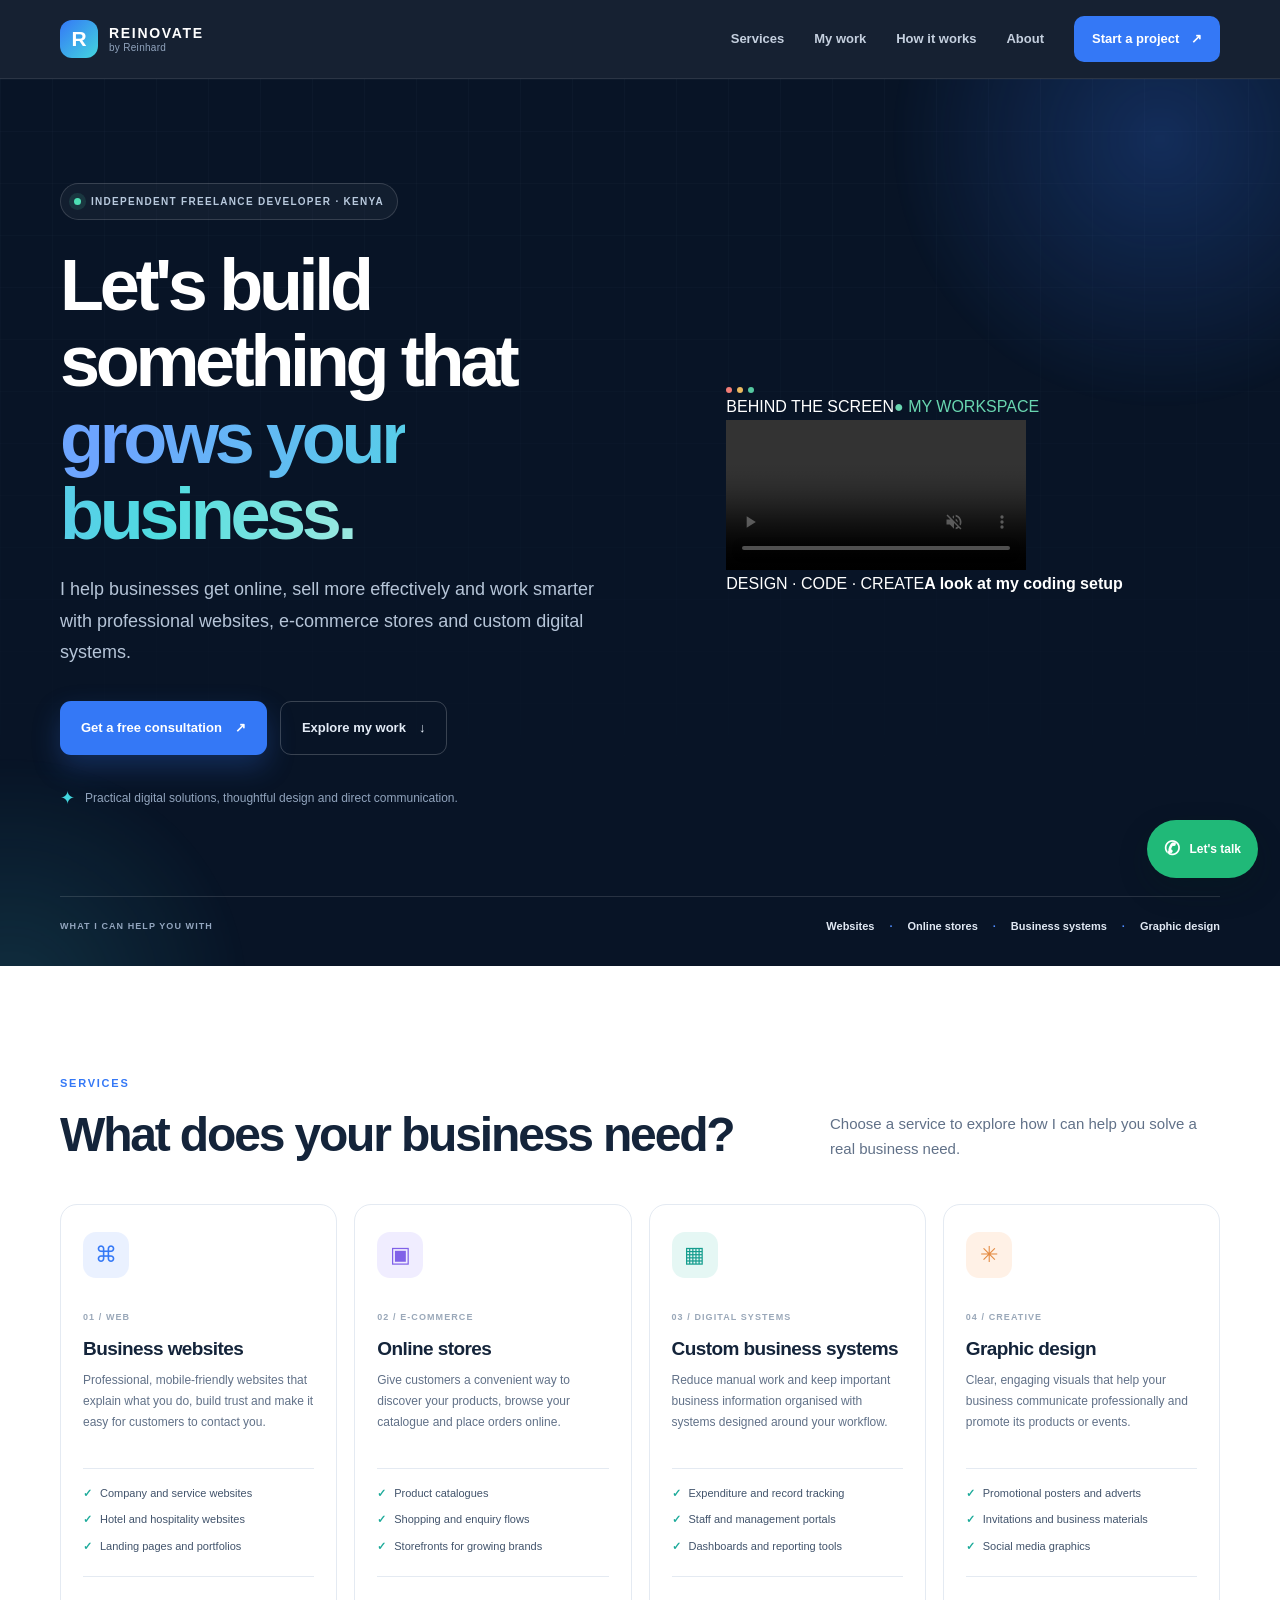
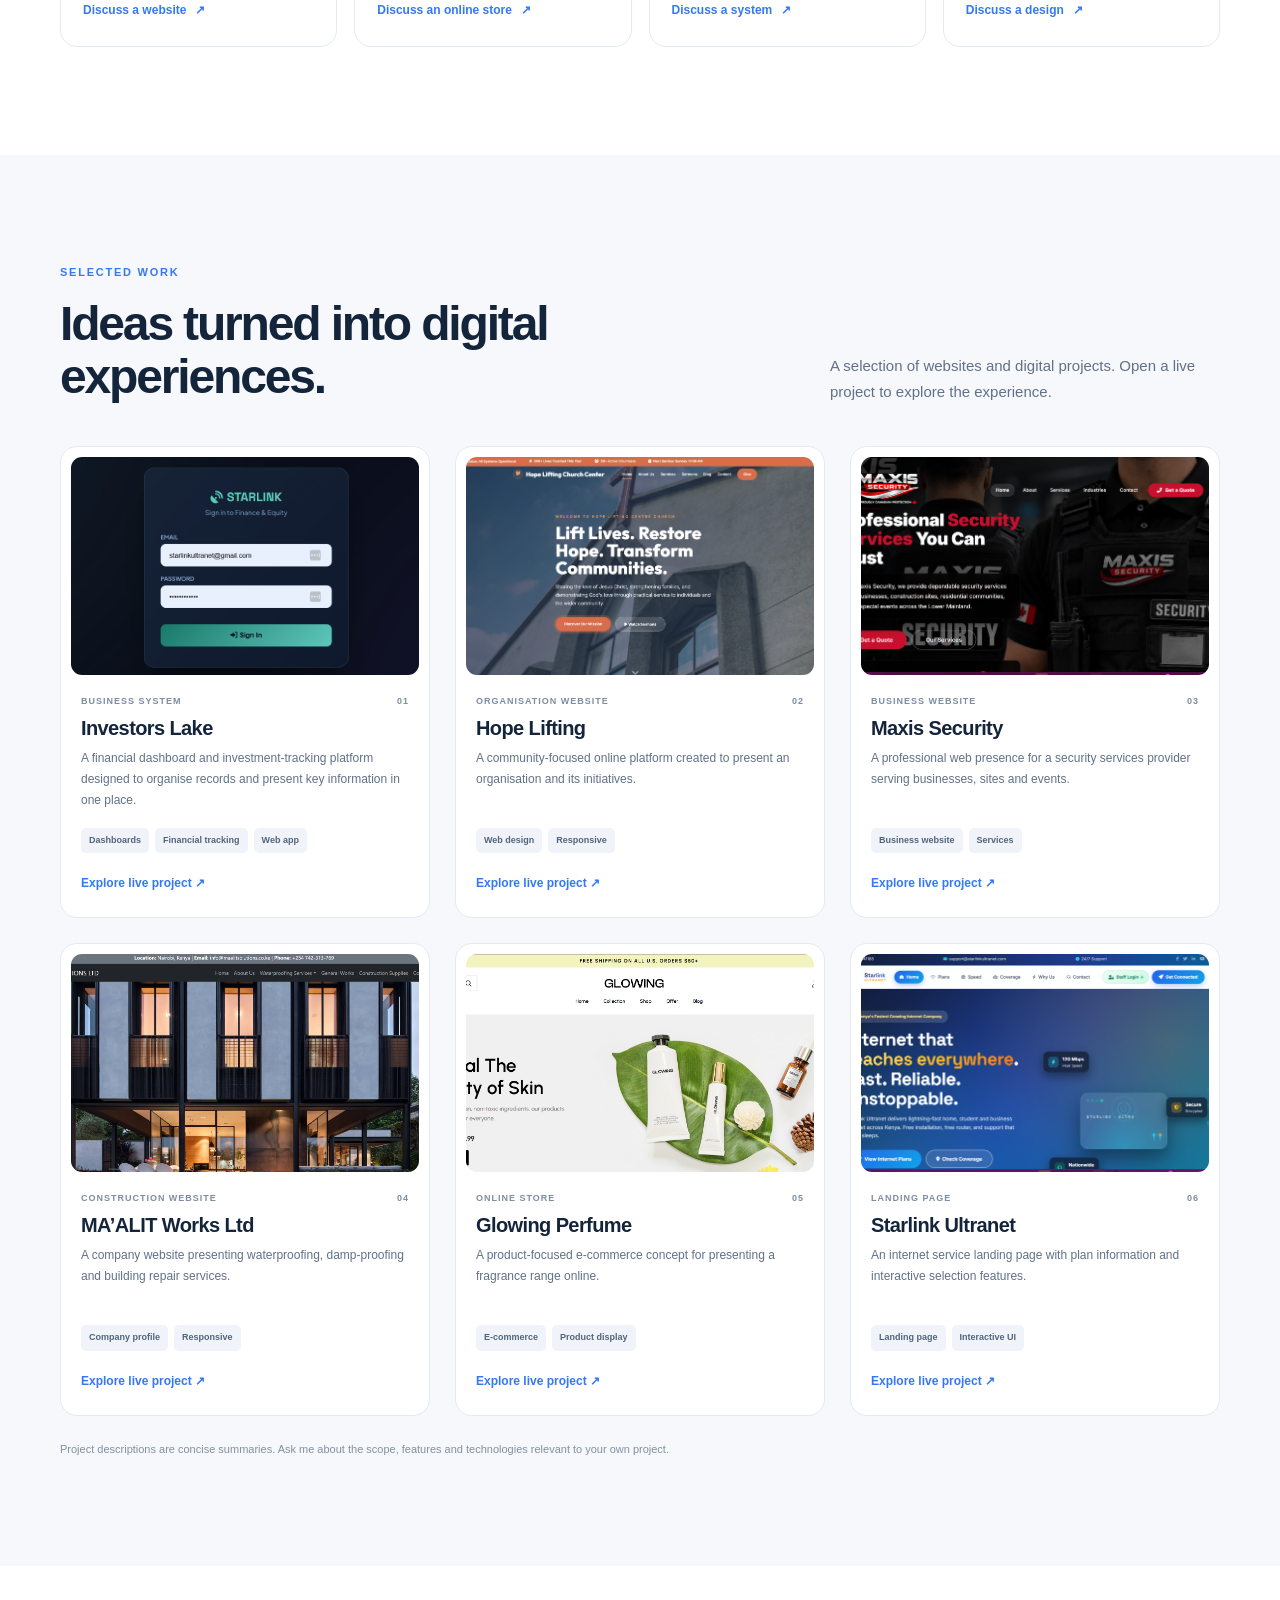
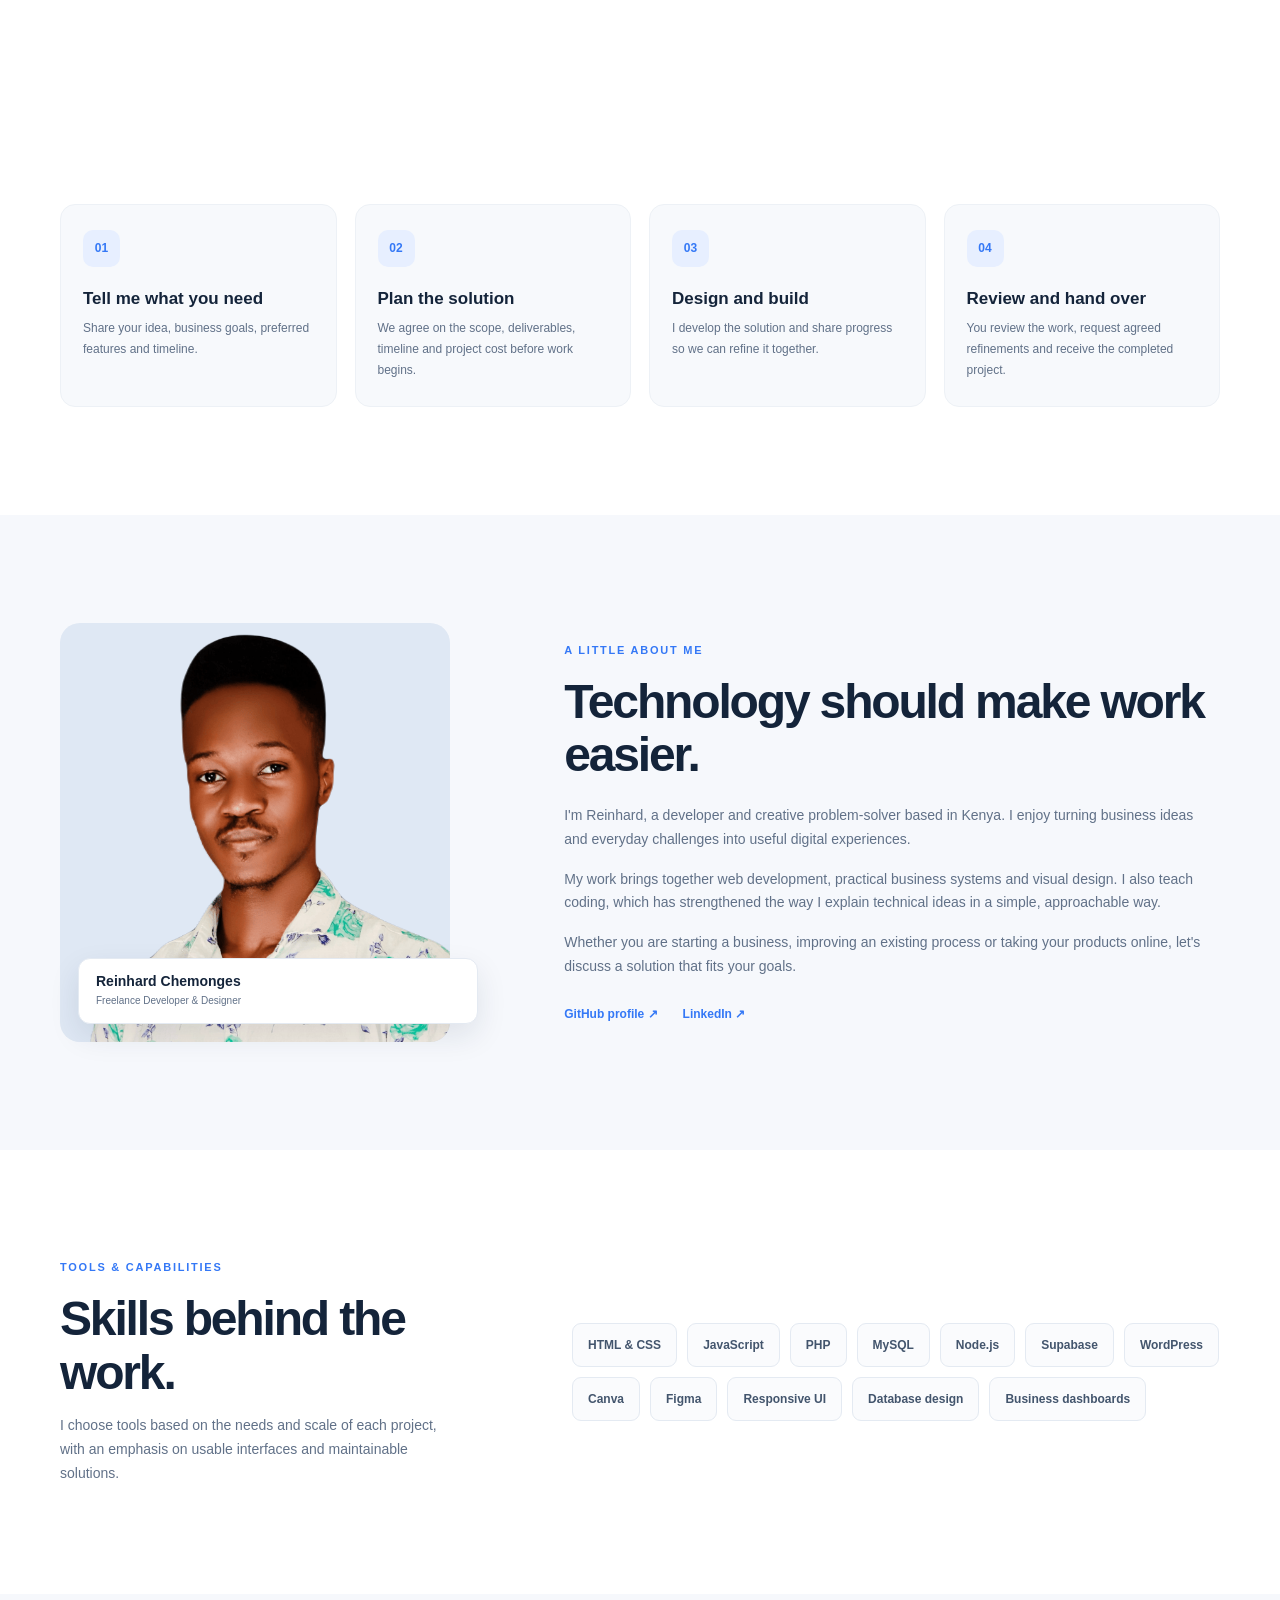
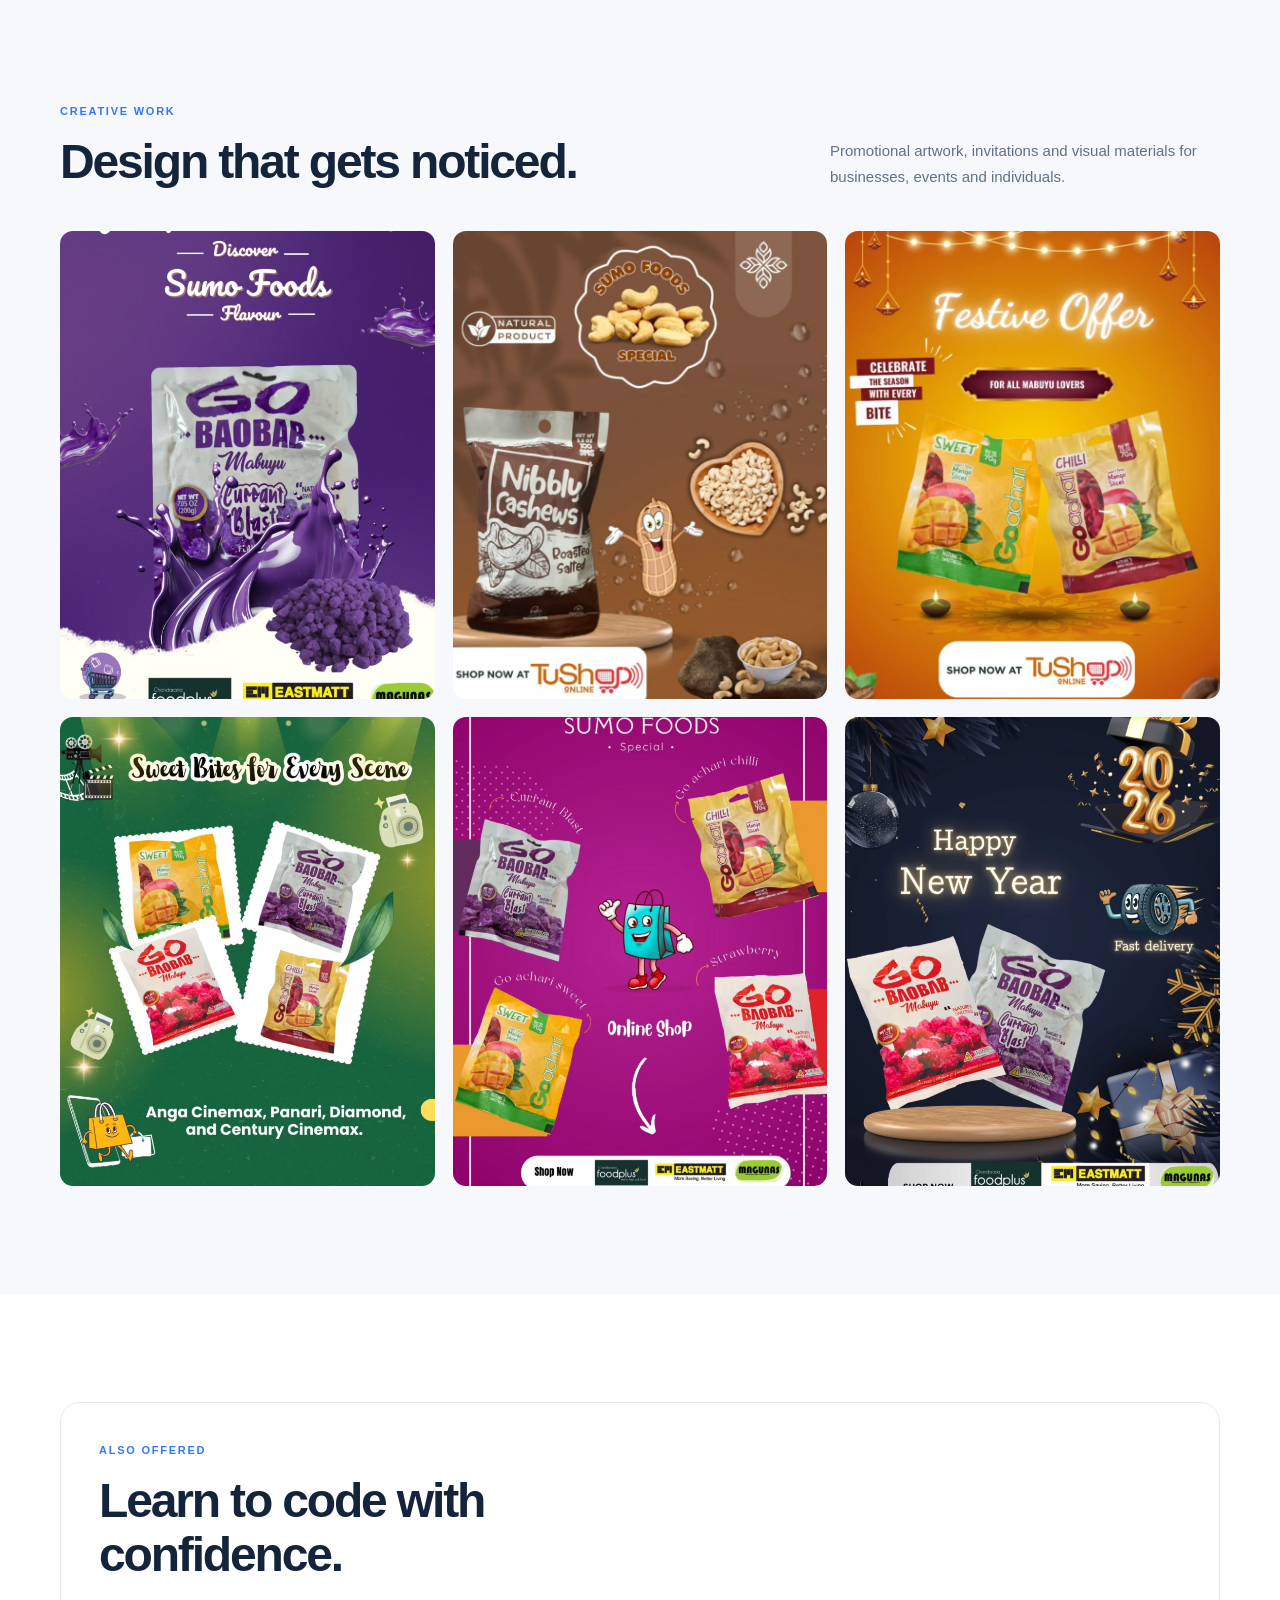
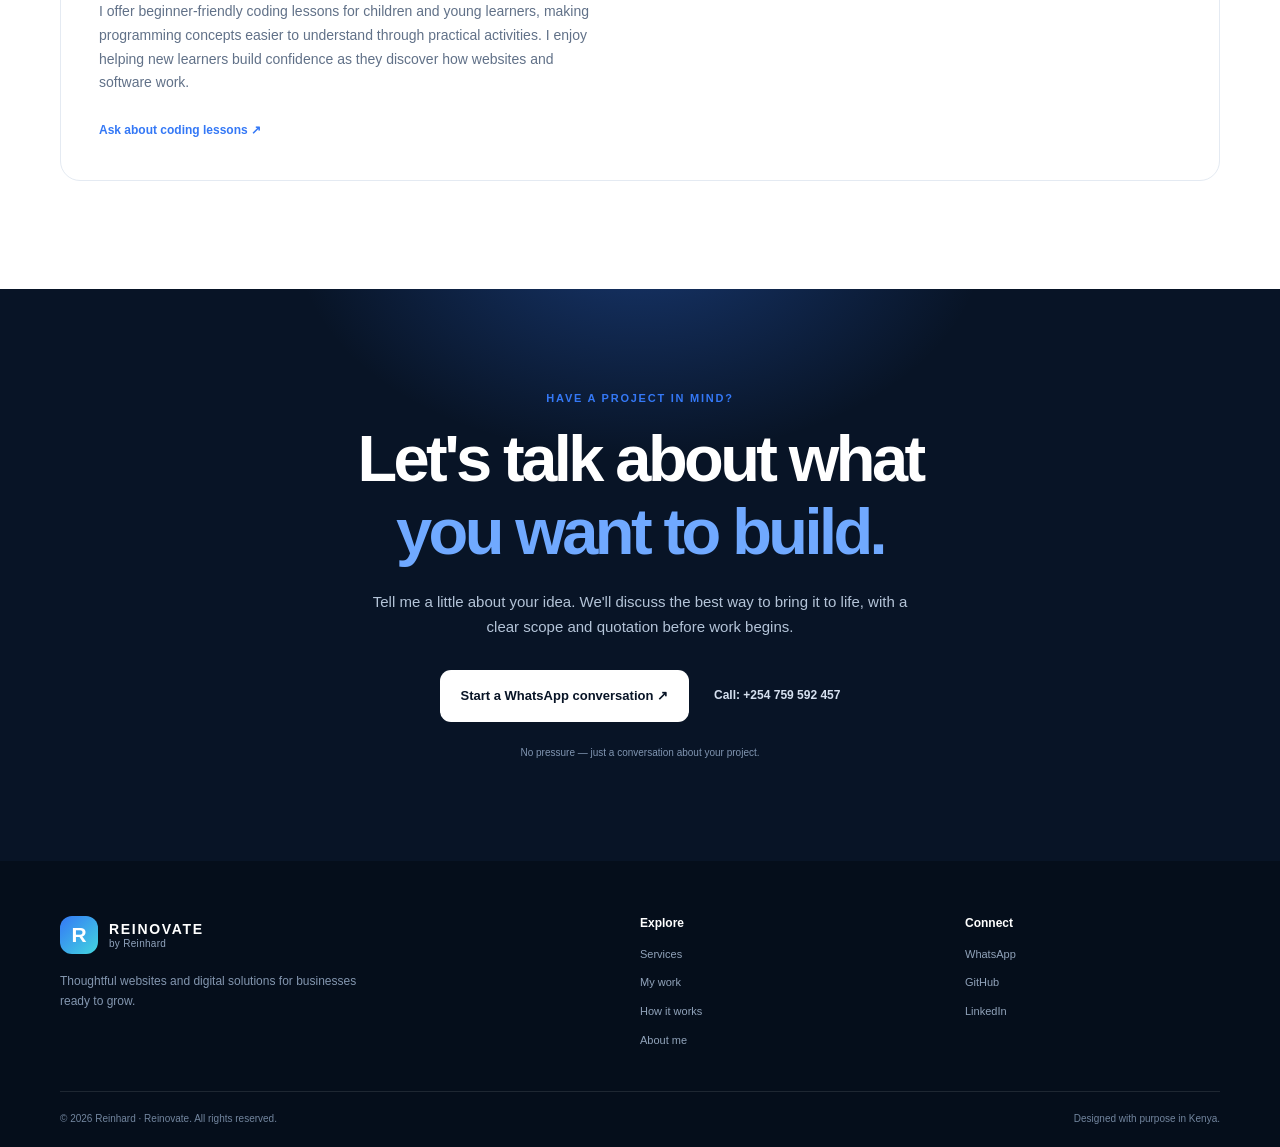
==== commit cfc8c701: "Bring coding setup video into homepage hero" ====
--- a/index.html
+++ b/index.html
@@ -59,18 +59,14 @@
           <div class="hero-proof"><span class="proof-icon">✦</span><span>Practical digital solutions, thoughtful design and direct communication.</span></div>
         </div>
         <div class="hero-visual reveal">
-          <div class="visual-frame">
-            <div class="visual-top"><span class="window-dots"><i></i><i></i><i></i></span><span>YOUR NEXT DIGITAL PROJECT</span><span class="live-label">● LIVE IDEAS</span></div>
-            <div class="visual-screen">
-              <div class="screen-kicker">DESIGN · BUILD · GROW</div>
-              <div class="screen-title">Your business,<br><em>online and ready.</em></div>
-              <div class="screen-lines"><i></i><i></i><i></i></div>
-              <div class="screen-button">Let's get started <b>↗</b></div>
-              <div class="screen-orbit orbit-a"></div><div class="screen-orbit orbit-b"></div>
-            </div>
-            <div class="visual-bottom"><span>WEB DEVELOPMENT</span><span>✦</span><span>BUSINESS SYSTEMS</span></div>
+          <div class="hero-video-frame">
+            <div class="hero-video-top"><span class="window-dots"><i></i><i></i><i></i></span><span>BEHIND THE SCREEN</span><span class="live-label">● MY WORKSPACE</span></div>
+            <video class="hero-setup-video" autoplay muted loop controls playsinline preload="metadata" aria-label="Reinhard working at his coding setup">
+              <source src="./videos/Video2.mp4" type="video/mp4">
+              Your browser does not support video playback.
+            </video>
+            <div class="hero-video-caption"><span>DESIGN · CODE · CREATE</span><b>A look at my coding setup</b></div>
           </div>
-          <div class="floating-note"><span class="note-icon">✳</span><span><b>Built around your needs</b><small>Not one-size-fits-all templates</small></span></div>
         </div>
       </div>
       <div class="wrap hero-bottom"><span>WHAT I CAN HELP YOU WITH</span><div><b>Websites</b><i>·</i><b>Online stores</b><i>·</i><b>Business systems</b><i>·</i><b>Graphic design</b></div></div>
@@ -144,7 +140,7 @@
     </section>
 
     <section class="section teaching-section" id="teaching">
-      <div class="wrap teaching-layout reveal"><div><span class="section-kicker">ALSO OFFERED</span><h2>Learn to code with confidence.</h2><p>I offer beginner-friendly coding lessons for children and young learners, making programming concepts easier to understand through practical activities.</p><a class="text-link" href="https://wa.me/254759592457?text=Hello%20Reinhard%2C%20I%27d%20like%20to%20ask%20about%20coding%20lessons." target="_blank" rel="noopener">Ask about coding lessons ↗</a></div><div class="teaching-video"><video controls playsinline preload="metadata" poster="./images/rein no.png"><source src="./videos/Video2.mp4" type="video/mp4">Your browser does not support video playback.</video><small>A short look at my teaching work</small></div></div>
+      <div class="wrap teaching-layout teaching-text-only reveal"><div><span class="section-kicker">ALSO OFFERED</span><h2>Learn to code with confidence.</h2><p>I offer beginner-friendly coding lessons for children and young learners, making programming concepts easier to understand through practical activities. I enjoy helping new learners build confidence as they discover how websites and software work.</p><a class="text-link" href="https://wa.me/254759592457?text=Hello%20Reinhard%2C%20I%27d%20like%20to%20ask%20about%20coding%20lessons." target="_blank" rel="noopener">Ask about coding lessons ↗</a></div></div>
     </section>
 
     <section class="contact-section" id="contact">
--- a/style.css
+++ b/style.css
@@ -1,1877 +1,17 @@
-:root {
-    --bg: #f8fafc;
-    --surface: #ffffff;
-    --ink: #0f172a;
-    --muted: #475569;
-    --line: #e2e8f0;
-    --lime: #84cc16;
-    --lime-dark: #65a30d;
-    --cyan: #06b6d4;
-    --electric: #7c3aed;
-    --pink: #ec4899;
-    --glow: rgba(132, 204, 22, 0.25);
-    --ease: cubic-bezier(0.2, 0.8, 0.2, 1);
-}
-
-* {
-    box-sizing: border-box;
-    margin: 0;
-}
-
-html {
-    scroll-behavior: smooth;
-    scroll-padding-top: calc(80px + env(safe-area-inset-top, 0px));
-}
-
-body {
-    background: var(--bg);
-    color: var(--ink);
-    font: 400 17px/1.65 'Inter', system-ui, sans-serif;
-    overflow-x: hidden;
-    padding-top: env(safe-area-inset-top, 0px);
-    -webkit-font-smoothing: antialiased;
-}
-
-h1,
-h2,
-h3,
-h4 {
-    font-family: 'Outfit', system-ui, sans-serif;
-    line-height: 1.1;
-    letter-spacing: -0.03em;
-    font-weight: 800;
-}
-
-a {
-    color: inherit;
-    text-decoration: none;
-}
-
-:focus-visible {
-    outline: 3px solid var(--cyan);
-    outline-offset: 4px;
-    border-radius: 6px;
-}
-
-.wrap {
-    max-width: 1140px;
-    margin: 0 auto;
-    padding: 0 24px;
-}
-
-section {
-    padding: 100px 0;
-}
-
-.cr {
-    background: var(--surface);
-}
-
-
-/* --- Glowing Indicator Heading --- */
-
-.glow-heading {
-    position: relative;
-    display: inline-block;
-    margin-bottom: 28px;
-}
-
-.glow-heading::after {
-    content: '';
-    position: absolute;
-    bottom: -10px;
-    left: 0;
-    width: 60%;
-    height: 3px;
-    background: var(--lime);
-    border-radius: 50%;
-    box-shadow: 0 0 15px 3px var(--glow), 0 0 5px 1px var(--lime);
-    animation: indicatorPulse 2s ease-in-out infinite alternate;
-}
-
-@keyframes indicatorPulse {
-    from {
-        opacity: 0.6;
-        width: 40%;
-    }
-    to {
-        opacity: 1;
-        width: 70%;
-    }
-}
-
-.center-header {
-    text-align: center;
-    max-width: 650px;
-    margin: 0 auto 56px;
-}
-
-.center-header .glow-heading {
-    margin-bottom: 18px;
-}
-
-.center-header .glow-heading::after {
-    left: 50%;
-    transform: translateX(-50%);
-}
-
-.subtitle {
-    color: var(--lime-dark);
-    font-weight: 700;
-    font-size: 15px;
-    display: block;
-    margin-bottom: 14px;
-    letter-spacing: 0.05em;
-    text-transform: uppercase;
-}
-
-.center-header h2 {
-    font-size: clamp(34px, 5vw, 54px);
-    margin-bottom: 18px;
-}
-
-.center-header p {
-    color: var(--muted);
-    font-size: 19px;
-}
-
-
-/* --- Navigation --- */
-
-nav {
-    position: sticky;
-    top: env(safe-area-inset-top, 0px);
-    z-index: 50;
-    background: rgba(248, 250, 252, 0.8);
-    backdrop-filter: blur(16px);
-    -webkit-backdrop-filter: blur(16px);
-    border-bottom: 1px solid var(--line);
-}
-
-nav .wrap {
-    display: flex;
-    align-items: center;
-    justify-content: space-between;
-    height: 76px;
-}
-
-.logo {
-    font: 800 26px 'Outfit';
-    letter-spacing: -0.04em;
-    display: flex;
-    align-items: center;
-    gap: 10px;
-}
-
-.live-logo {
-    width: 32px;
-    height: 32px;
-    color: var(--lime);
-    animation: pulseLogo 2s ease-in-out infinite;
-}
-
-@keyframes pulseLogo {
-    0%,
-    100% {
-        transform: scale(1);
-        opacity: 1;
-    }
-    50% {
-        transform: scale(1.1);
-        opacity: 0.8;
-    }
-}
-
-.logo span {
-    color: var(--lime);
-}
-
-.links {
-    display: flex;
-    gap: 8px;
-    align-items: center;
-    font-weight: 600;
-    font-size: 15px;
-}
-
-.links a:not(.btn) {
-    padding: 8px 14px;
-    border-radius: 999px;
-    transition: background .25s, color .25s;
-}
-
-.links a:not(.btn):hover {
-    background: rgba(132, 204, 22, .15);
-    color: var(--lime-dark);
-}
-
-.links .btn {
-    margin-left: 12px;
-    padding: 10px 20px;
-    font-size: 15px;
-}
-
-.menu-toggle {
-    display: none;
-    background: none;
-    border: none;
-    color: var(--ink);
-    cursor: pointer;
-    z-index: 60;
-}
-
-@media (max-width: 860px) {
-    .menu-toggle {
-        display: block;
-    }
-    .links {
-        position: absolute;
-        top: 76px;
-        left: 0;
-        right: 0;
-        background: rgba(255, 255, 255, .98);
-        backdrop-filter: blur(20px);
-        flex-direction: column;
-        gap: 0;
-        padding: 24px;
-        border-bottom: 1px solid var(--line);
-        box-shadow: 0 20px 40px rgba(10, 17, 40, .1);
-        clip-path: inset(0 0 100% 0);
-        visibility: hidden;
-        transition: clip-path .4s var(--ease), visibility .4s;
-    }
-    .links.active {
-        clip-path: inset(0 0 0 0);
-        visibility: visible;
-    }
-    .links a:not(.btn) {
-        width: 100%;
-        text-align: center;
-        padding: 16px 0;
-        border-radius: 0;
-        font-size: 18px;
-        border-bottom: 1px solid var(--line);
-    }
-    .links .btn {
-        margin: 20px 0 0;
-        width: 100%;
-    }
-}
-
-
-/* --- Buttons --- */
-
-.btn {
-    display: inline-flex;
-    align-items: center;
-    justify-content: center;
-    gap: 8px;
-    padding: 15px 30px;
-    border-radius: 14px;
-    font: 700 16px 'Inter', sans-serif;
-    transition: transform .3s var(--ease), box-shadow .3s var(--ease), background .3s, color .3s, border-color .3s;
-    cursor: pointer;
-    border: 2px solid transparent;
-    overflow: hidden;
-    position: relative;
-    isolation: isolate;
-}
-
-.btn.p {
-    background: var(--lime);
-    color: var(--ink);
-}
-
-.btn.p:hover {
-    background: var(--lime-dark);
-    color: #fff;
-    transform: translateY(-3px);
-    box-shadow: 0 15px 30px var(--glow);
-}
-
-.btn.o {
-    border-color: var(--line);
-    background: var(--surface);
-    color: var(--ink);
-}
-
-.btn.o:hover {
-    border-color: var(--ink);
-    transform: translateY(-3px);
-}
-
-
-/* --- Hero --- */
-
-.hero {
-    padding: 90px 0 110px;
-    position: relative;
-    overflow: hidden;
-    isolation: isolate;
-}
-
-.aurora {
-    position: absolute;
-    inset: 0;
-    z-index: -2;
-    overflow: hidden;
-}
-
-.aurora i {
-    position: absolute;
-    border-radius: 50%;
-    filter: blur(80px);
-    opacity: .55;
-    will-change: transform;
-}
-
-.aurora i:nth-child(1) {
-    width: 520px;
-    height: 520px;
-    background: rgba(132, 204, 22, .55);
-    top: -160px;
-    left: -120px;
-    animation: drift1 16s ease-in-out infinite alternate;
-}
-
-.aurora i:nth-child(2) {
-    width: 460px;
-    height: 460px;
-    background: rgba(6, 182, 212, .4);
-    top: 10%;
-    right: -140px;
-    animation: drift2 19s ease-in-out infinite alternate;
-}
-
-.aurora i:nth-child(3) {
-    width: 380px;
-    height: 380px;
-    background: rgba(124, 58, 237, .3);
-    bottom: -180px;
-    left: 38%;
-    animation: drift3 22s ease-in-out infinite alternate;
-}
-
-@keyframes drift1 {
-    to {
-        transform: translate(140px, 90px) scale(1.15);
-    }
-}
-
-@keyframes drift2 {
-    to {
-        transform: translate(-120px, 110px) scale(.9);
-    }
-}
-
-@keyframes drift3 {
-    to {
-        transform: translate(-160px, -70px) scale(1.2);
-    }
-}
-
-.grid-bg {
-    position: absolute;
-    inset: 0;
-    z-index: -1;
-    background-image: linear-gradient(rgba(15, 23, 42, .05) 1px, transparent 1px), linear-gradient(90deg, rgba(15, 23, 42, .05) 1px, transparent 1px);
-    background-size: 44px 44px;
-    -webkit-mask-image: radial-gradient(ellipse at 50% 40%, #000 20%, transparent 72%);
-    mask-image: radial-gradient(ellipse at 50% 40%, #000 20%, transparent 72%);
-    animation: gridMove 20s linear infinite;
-}
-
-@keyframes gridMove {
-    to {
-        background-position: 44px 44px;
-    }
-}
-
-.hero .wrap {
-    display: grid;
-    grid-template-columns: 1.1fr .9fr;
-    gap: 60px;
-    align-items: center;
-}
-
-@media (max-width: 960px) {
-    .hero .wrap {
-        grid-template-columns: 1fr;
-        text-align: center;
-        gap: 56px;
-    }
-    .hero-content {
-        display: flex;
-        flex-direction: column;
-        align-items: center;
-    }
-    .hero .cta {
-        justify-content: center;
-    }
-}
-
-.h-in {
-    opacity: 0;
-    animation: heroIn .8s var(--ease) forwards;
-    animation-delay: calc(var(--d, 0) * 110ms + 150ms);
-}
-
-@keyframes heroIn {
-    from {
-        opacity: 0;
-        transform: translateY(24px);
-    }
-    to {
-        opacity: 1;
-        transform: none;
-    }
-}
-
-.hello {
-    display: inline-flex;
-    gap: 10px;
-    align-items: center;
-    font-weight: 600;
-    font-size: 15px;
-    border: 1px solid var(--line);
-    background: rgba(255, 255, 255, .85);
-    backdrop-filter: blur(8px);
-    padding: 8px 18px;
-    border-radius: 999px;
-}
-
-.dot {
-    width: 10px;
-    height: 10px;
-    border-radius: 50%;
-    background: var(--lime);
-    animation: ping 2s infinite;
-}
-
-@keyframes ping {
-    0% {
-        box-shadow: 0 0 0 0 rgba(132, 204, 22, .6);
-    }
-    70%,
-    100% {
-        box-shadow: 0 0 0 12px rgba(132, 204, 22, 0);
-    }
-}
-
-h1 {
-    font-size: clamp(42px, 6.2vw, 78px);
-    margin: 26px 0;
-    letter-spacing: -0.045em;
-    line-height: 1.02;
-}
-
-.split .w {
-    display: inline-block;
-    opacity: 0;
-    transform: translateY(60%) rotate(3deg);
-    filter: blur(8px);
-    animation: wordIn .9s var(--ease) forwards;
-    animation-delay: calc(var(--i) * 110ms + 250ms);
-}
-
-@keyframes wordIn {
-    to {
-        opacity: 1;
-        transform: none;
-        filter: none;
-    }
-}
-
-.gradient-text {
-    background: linear-gradient(90deg, var(--lime), var(--cyan), var(--electric), var(--pink), var(--lime));
-    background-size: 250% auto;
-    -webkit-background-clip: text;
-    background-clip: text;
-    -webkit-text-fill-color: transparent;
-    animation: wordIn .9s var(--ease) forwards, gradientFlow 7s linear infinite;
-    animation-delay: calc(var(--i) * 110ms + 250ms), 0s;
-}
-
-@keyframes gradientFlow {
-    to {
-        background-position: 250% center;
-    }
-}
-
-.lead {
-    color: var(--muted);
-    max-width: 520px;
-    margin-bottom: 36px;
-    font-size: 19px;
-    line-height: 1.7;
-}
-
-.cta {
-    display: flex;
-    gap: 16px;
-    flex-wrap: wrap;
-}
-
-
-/* --- Hero Visual --- */
-
-.hero-graphics {
-    position: relative;
-    height: 420px;
-    width: 100%;
-    max-width: 480px;
-    margin: 0 auto;
-    display: flex;
-    flex-direction: column;
-    justify-content: center;
-    gap: 20px;
-}
-
-.hero-bg-deco {
-    position: absolute;
-    top: 50%;
-    left: 50%;
-    transform: translate(-50%, -50%);
-    width: 350px;
-    height: 350px;
-    background: radial-gradient(circle, var(--glow) 0%, transparent 70%);
-    z-index: -1;
-    border-radius: 50%;
-}
-
-.hero-card {
-    position: relative;
-    border-radius: 20px;
-    padding: 24px;
-    box-shadow: 0 25px 50px rgba(15, 23, 42, 0.15);
-    transition: transform 0.3s var(--ease);
-    z-index: 2;
-}
-
-.hero-card:hover {
-    transform: translateY(-5px) scale(1.02);
-    z-index: 10;
-}
-
-
-/* 1. Code Card */
-
-.code-card {
-    background: rgba(255, 255, 255, 0.95);
-    backdrop-filter: blur(12px);
-    border: 1px solid var(--line);
-    width: 100%;
-    max-width: 380px;
-    animation: float 6s ease-in-out infinite;
-}
-
-
-/* 2. Video Reel Card */
-
-.reel-card {
-    background: linear-gradient(135deg, #0f172a, #1e1b4b);
-    border: 1px solid rgba(255, 255, 255, 0.1);
-    color: #fff;
-    width: 100%;
-    max-width: 340px;
-    align-self: flex-end;
-    margin-top: -30px;
-    margin-right: -10px;
-    animation: float 6s ease-in-out infinite 1.5s;
-    box-shadow: 0 25px 50px rgba(124, 58, 237, 0.2);
-    padding: 16px;
-}
-
-.reel-header {
-    display: flex;
-    align-items: center;
-    gap: 10px;
-    margin-bottom: 12px;
-    padding: 0 8px;
-}
-
-.reel-dot {
-    width: 8px;
-    height: 8px;
-    background: #ef4444;
-    border-radius: 50%;
-    animation: blink 1s step-end infinite;
-}
-
-.reel-header h4 {
-    font-size: 14px;
-    color: #e2e8f0;
-    letter-spacing: 0.05em;
-    text-transform: uppercase;
-}
-
-.reel-screen {
-    position: relative;
-    width: 100%;
-    aspect-ratio: 4/5;
-    border-radius: 12px;
-    overflow: hidden;
-    background: #000;
-}
-
-.reel-video {
-    width: 100%;
-    height: 100%;
-    object-fit: cover;
-    border-radius: 12px;
-}
-
-.reel-overlay {
-    position: absolute;
-    top: 12px;
-    right: 12px;
-    background: rgba(0, 0, 0, 0.6);
-    backdrop-filter: blur(4px);
-    padding: 4px 8px;
-    border-radius: 4px;
-    display: flex;
-    align-items: center;
-    gap: 6px;
-    font: 700 10px 'Inter', sans-serif;
-    color: #fff;
-    pointer-events: none;
-}
-
-.reel-overlay::before {
-    content: '';
-    width: 6px;
-    height: 6px;
-    background: #ef4444;
-    border-radius: 50%;
-    animation: blink 1s step-end infinite;
-}
-
-.reel-progress {
-    margin-top: 12px;
-    height: 4px;
-    background: rgba(255, 255, 255, 0.1);
-    border-radius: 99px;
-    overflow: hidden;
-}
-
-.reel-progress-bar {
-    height: 100%;
-    background: var(--lime);
-    width: 0%;
-    border-radius: 99px;
-}
-
-
-/* Code Window details */
-
-.bar {
-    display: flex;
-    gap: 6px;
-    margin-bottom: 16px;
-    align-items: center;
-}
-
-.bar span {
-    width: 10px;
-    height: 10px;
-    border-radius: 50%;
-}
-
-.bar span:nth-child(1) {
-    background: #ff6b5f;
-}
-
-.bar span:nth-child(2) {
-    background: #ffbd3f;
-}
-
-.bar span:nth-child(3) {
-    background: var(--lime);
-}
-
-.bar code {
-    margin-left: auto;
-    font: 600 13px 'Inter', sans-serif;
-    color: var(--muted);
-}
-
-.code-block {
-    background: #0f172a;
-    border-radius: 12px;
-    padding: 16px;
-    overflow-x: auto;
-}
-
-.code-block .line {
-    display: block;
-    white-space: pre;
-    font: 400 13px/1.8 'Fira Code', 'Courier New', monospace;
-    color: #e2e8f0;
-}
-
-.code-block .indent {
-    padding-left: 20px;
-}
-
-.kw {
-    color: #c678dd;
-}
-
-.var {
-    color: #61afef;
-}
-
-.prop {
-    color: #e06c75;
-}
-
-.str {
-    color: #98c379;
-}
-
-.cursor {
-    color: var(--lime);
-    animation: blink 1s step-end infinite;
-    font-weight: bold;
-    margin-left: 2px;
-}
-
-@keyframes blink {
-    50% {
-        opacity: 0;
-    }
-}
-
-@media (max-width: 960px) {
-    .hero-graphics {
-        height: auto;
-        padding: 40px 0;
-        align-items: center;
-    }
-    .reel-card {
-        align-self: center;
-        margin-right: 0;
-        margin-top: -10px;
-    }
-}
-
-
-/* =========================================
-   ABOUT SECTION
-   ========================================= */
-
-.about-grid {
-    display: grid;
-    grid-template-columns: 350px 1fr;
-    gap: 60px;
-    align-items: center;
-}
-
-@media (max-width: 900px) {
-    .about-grid {
-        grid-template-columns: 1fr;
-        gap: 40px;
-    }
-}
-
-.profile-card {
-    background: var(--surface);
-    border: 1px solid var(--line);
-    border-radius: 32px;
-    padding: 16px;
-    box-shadow: 0 20px 40px rgba(0, 0, 0, 0.05), 12px 12px 0 var(--lime);
-    transition: transform 0.4s var(--ease);
-    width: 100%;
-    max-width: 380px;
-    margin: 0 auto;
-}
-
-.profile-card:hover {
-    transform: translateY(-5px);
-    box-shadow: 0 30px 60px rgba(0, 0, 0, 0.08), 12px 12px 0 var(--lime);
-}
-
-.profile-img-wrapper {
-    position: relative;
-    width: 100%;
-    aspect-ratio: 1;
-    border-radius: 24px;
-    overflow: hidden;
-    background: #0f172a;
-}
-
-.profile-img {
-    width: 100%;
-    height: 100%;
-    object-fit: contain;
-    transition: transform 0.5s var(--ease);
-}
-
-.profile-card:hover .profile-img {
-    transform: scale(1.02);
-}
-
-.status-badge {
-    position: absolute;
-    bottom: 16px;
-    right: 16px;
-    background: rgba(15, 23, 42, 0.85);
-    backdrop-filter: blur(8px);
-    color: #fff;
-    font: 600 13px 'Inter', sans-serif;
-    padding: 6px 14px;
-    border-radius: 999px;
-    display: flex;
-    align-items: center;
-    gap: 8px;
-    border: 1px solid rgba(255, 255, 255, 0.2);
-}
-
-.status-dot {
-    width: 8px;
-    height: 8px;
-    background: var(--lime);
-    border-radius: 50%;
-    animation: ping 2s infinite;
-}
-
-.profile-info {
-    padding: 24px 12px 12px;
-    text-align: center;
-}
-
-.profile-info h3 {
-    font-size: 28px;
-    margin-bottom: 4px;
-    color: var(--ink);
-}
-
-.profile-info p {
-    color: var(--muted);
-    font-size: 14px;
-    font-weight: 600;
-    text-transform: uppercase;
-    letter-spacing: 0.05em;
-}
-
-.about-content h2 {
-    font-size: clamp(32px, 4vw, 48px);
-    margin-bottom: 24px;
-}
-
-.bio-text p {
-    color: var(--muted);
-    margin-bottom: 20px;
-    font-size: 18px;
-    line-height: 1.7;
-}
-
-
-/* =========================================
-   SERVICES BADGES (Premium 3D Skill Cards)
-   ========================================= */
-
-.services-badges {
-    margin-top: 32px;
-    border-top: 1px solid var(--line);
-    padding-top: 24px;
-}
-
-.services-badges h4 {
-    font-size: 14px;
-    color: var(--muted);
-    text-transform: uppercase;
-    letter-spacing: 0.05em;
-    margin-bottom: 16px;
-}
-
-.badges-grid {
-    display: grid;
-    grid-template-columns: repeat(2, 1fr);
-    gap: 20px;
-    perspective: 1000px;
-}
-
-@media (max-width: 600px) {
-    .badges-grid {
-        grid-template-columns: 1fr;
-    }
-}
-
-
-/* The Skill Card */
-
-.skill-card {
-    position: relative;
-    display: flex;
-    align-items: center;
-    gap: 16px;
-    background: var(--surface);
-    border: 1px solid var(--line);
-    padding: 20px;
-    border-radius: 20px;
-    cursor: pointer;
-    transition: all 0.4s cubic-bezier(0.2, 0.8, 0.2, 1);
-    z-index: 1;
-    box-shadow: 0 10px 20px rgba(0, 0, 0, 0.02);
-}
-
-
-/* The Glowing Border */
-
-
-/* The Glowing Border */
-
-.skill-card::before {
-    content: '';
-    position: absolute;
-    inset: -2px;
-    background: linear-gradient(135deg, var(--lime), var(--cyan));
-    z-index: -1;
-    border-radius: 22px;
-    opacity: 0.4;
-    /* Shows a subtle glow by default */
-    transition: opacity 0.4s ease;
-}
-
-.skill-card:hover::before {
-    opacity: 1;
-    /* Glows bright on hover */
-}
-
-
-/* The Icon Box */
-
-.skill-icon-wrap {
-    background: linear-gradient(135deg, #0f172a, #1e1b4b);
-    width: 60px;
-    height: 60px;
-    border-radius: 16px;
-    display: flex;
-    align-items: center;
-    justify-content: center;
-    flex-shrink: 0;
-    transition: transform 0.4s var(--ease);
-    box-shadow: inset 0 0 10px rgba(255, 255, 255, 0.05);
-}
-
-.skill-card:hover .skill-icon-wrap {
-    transform: rotate(-5deg) scale(1.05);
-    background: linear-gradient(135deg, #1e1b4b, #0f172a);
-}
-
-.skill-icon {
-    font-size: 28px;
-    filter: drop-shadow(0 4px 6px rgba(0, 0, 0, 0.3));
-}
-
-
-/* The Text Info */
-
-.skill-info {
-    display: flex;
-    flex-direction: column;
-}
-
-.skill-info h5 {
-    font-size: 18px;
-    font-weight: 800;
-    color: var(--ink);
-    margin-bottom: 4px;
-    line-height: 1.2;
-}
-
-.skill-info p {
-    font-size: 13px;
-    font-weight: 500;
-    color: var(--muted);
-    margin: 0;
-    line-height: 1.4;
-}
-
-
-/* =========================================
-   SYSTEMS (Snake Border)
-   ========================================= */
-
-.snake-border-wrapper {
-    position: relative;
-    padding: 3px;
-    border-radius: 35px;
-    overflow: hidden;
-    box-shadow: 0 30px 60px rgba(10, 17, 40, 0.05);
-    z-index: 1;
-}
-
-.snake-border-wrapper::before {
-    content: '';
-    position: absolute;
-    top: 50%;
-    left: 50%;
-    width: 150%;
-    height: 150%;
-    transform: translate(-50%, -50%);
-    background: conic-gradient(from 0deg, transparent 0 65%, var(--lime) 85%, var(--cyan) 100%);
-    animation: outerSnakeSpin 12s linear infinite;
-    z-index: -2;
-}
-
-.snake-border-wrapper::after {
-    content: '';
-    position: absolute;
-    inset: 3px;
-    background: var(--surface);
-    border-radius: 32px;
-    z-index: -1;
-}
-
-.snake-border-wrapper[style*="max-width: 960px"]::after {
-    background: #000;
-    border-radius: 32px;
-}
-
-@keyframes outerSnakeSpin {
-    100% {
-        transform: translate(-50%, -50%) rotate(360deg);
-    }
-}
-
-.interactive-showcase {
-    position: relative;
-    z-index: 1;
-    padding: 40px;
-    border-radius: 32px;
-    background: transparent;
-}
-
-.showcase-tabs {
-    display: flex;
-    flex-wrap: wrap;
-    gap: 12px;
-    justify-content: center;
-    margin-bottom: 40px;
-}
-
-.tab-btn {
-    background: var(--bg);
-    border: 2px solid var(--line);
-    color: var(--muted);
-    padding: 10px 24px;
-    border-radius: 999px;
-    font: 700 15px 'Inter', sans-serif;
-    cursor: pointer;
-    transition: all 0.3s var(--ease);
-}
-
-.tab-btn:hover {
-    border-color: var(--ink);
-    color: var(--ink);
-    transform: translateY(-2px);
-}
-
-.tab-btn.active {
-    background: var(--tab-color);
-    color: #fff;
-    border-color: var(--tab-color);
-    box-shadow: 0 10px 20px rgba(0, 0, 0, 0.15);
-    transform: scale(1.05);
-}
-
-.showcase-display {
-    position: relative;
-    min-height: 420px;
-}
-
-.showcase-panel {
-    position: absolute;
-    inset: 0;
-    display: grid;
-    grid-template-columns: 1fr 1fr;
-    gap: 40px;
-    align-items: center;
-    opacity: 0;
-    visibility: hidden;
-    transform: translateY(20px) scale(0.98);
-    transition: all 0.5s var(--ease);
-    pointer-events: none;
-}
-
-.showcase-panel.active {
-    opacity: 1;
-    visibility: visible;
-    transform: none;
-    pointer-events: auto;
-}
-
-@media (max-width: 860px) {
-    .interactive-showcase {
-        padding: 24px;
-    }
-    .showcase-display {
-        min-height: 600px;
-    }
-    .showcase-panel {
-        grid-template-columns: 1fr;
-        gap: 24px;
-        text-align: center;
-    }
-}
-
-.sp-image {
-    height: 100%;
-    min-height: 300px;
-    border-radius: 16px;
-    display: grid;
-    place-items: center;
-    box-shadow: 0 10px 20px rgba(0, 0, 0, 0.1);
-    position: relative;
-    overflow: hidden;
-}
-
-.sp-content h3 {
-    font-size: 32px;
-    margin-bottom: 16px;
-    color: var(--ink);
-}
-
-.sp-content p {
-    color: var(--muted);
-    font-size: 18px;
-    margin-bottom: 32px;
-}
-
-.sp-custom-img {
-    width: 100%;
-    height: 100%;
-    object-fit: cover;
-    border-radius: 16px;
-    position: absolute;
-    inset: 0;
-    z-index: 1;
-    transition: transform 0.5s var(--ease);
-}
-
-.showcase-panel:hover .sp-custom-img {
-    transform: scale(1.05);
-}
-
-
-/* --- Creative Teaching Section --- */
-
-.teaching-display {
-    display: grid;
-    grid-template-columns: 1fr 1.2fr;
-    gap: 48px;
-    align-items: center;
-    padding: 40px;
-    background: var(--surface);
-    border-radius: 32px;
-    position: relative;
-    z-index: 1;
-}
-
-@media (max-width: 860px) {
-    .teaching-display {
-        grid-template-columns: 1fr;
-        gap: 32px;
-        padding: 24px;
-    }
-}
-
-.teach-image {
-    position: relative;
-    border-radius: 20px;
-    overflow: hidden;
-    aspect-ratio: 4/3;
-    box-shadow: 0 15px 30px rgba(15, 23, 42, 0.1);
-}
-
-.teach-image img {
-    width: 100%;
-    height: 100%;
-    object-fit: cover;
-    transition: transform 0.6s var(--ease);
-}
-
-.teach-image:hover img {
-    transform: scale(1.05);
-}
-
-.teach-badge {
-    position: absolute;
-    top: 16px;
-    left: 16px;
-    background: var(--ink);
-    color: #fff;
-    padding: 8px 16px;
-    border-radius: 999px;
-    font: 700 13px 'Inter', sans-serif;
-    display: flex;
-    align-items: center;
-    gap: 6px;
-    box-shadow: 0 5px 15px rgba(0, 0, 0, 0.2);
-}
-
-.teach-content h3 {
-    font-size: clamp(24px, 3vw, 32px);
-    margin-bottom: 16px;
-    color: var(--ink);
-}
-
-.teach-content p {
-    color: var(--muted);
-    font-size: 16px;
-    line-height: 1.7;
-    margin-bottom: 16px;
-}
-
-.teach-content .btn {
-    margin-top: 12px;
-}
-
-
-/* =========================================
-   POSTER GRID
-   ========================================= */
-
-.poster-grid {
-    display: grid;
-    grid-template-columns: repeat(3, 1fr);
-    gap: 24px;
-}
-
-@media (max-width: 860px) {
-    .poster-grid {
-        grid-template-columns: 1fr;
-    }
-}
-
-.poster-item {
-    position: relative;
-    height: 400px;
-    border-radius: 24px;
-    overflow: hidden;
-    box-shadow: 0 15px 30px rgba(10, 17, 40, .08);
-    z-index: 1;
-    transition: transform .4s var(--ease), box-shadow .4s var(--ease);
-    background: var(--surface);
-    border: 1px solid var(--line);
-}
-
-.poster-item:hover {
-    transform: translateY(-5px);
-    box-shadow: 0 25px 50px rgba(10, 17, 40, .15);
-}
-
-.poster-item::before {
-    display: none;
-}
-
-
-/* Removed animation */
-
-.poster-item img {
-    position: absolute;
-    inset: 0;
-    width: 100%;
-    height: 100%;
-    object-fit: cover;
-    border-radius: 24px;
-    transition: transform 0.6s var(--ease);
-    z-index: 1;
-}
-
-.poster-item:hover img {
-    transform: scale(1.05);
-}
-
-.poster-overlay {
-    position: absolute;
-    inset: 0;
-    border-radius: 24px;
-    background: rgba(8, 11, 24, .72);
-    backdrop-filter: blur(4px);
-    display: grid;
-    place-items: center;
-    color: #fff;
-    font: 700 16px Inter, sans-serif;
-    opacity: 0;
-    transition: opacity .3s ease;
-    z-index: 2;
-}
-
-.poster-item:hover .poster-overlay {
-    opacity: 1;
-}
-
-
-/* =========================================
-   PDF GRID (Premium 3D Cards)
-   ========================================= */
-
-.pdf-grid {
-    display: grid;
-    grid-template-columns: repeat(2, 1fr);
-    gap: 32px;
-    max-width: 900px;
-    margin: 0 auto;
-    perspective: 1000px;
-}
-
-@media (max-width: 768px) {
-    .pdf-grid {
-        grid-template-columns: 1fr;
-    }
-}
-
-.pdf-card {
-    display: flex;
-    flex-direction: column;
-    background: var(--surface);
-    border: 1px solid var(--line);
-    border-radius: 24px;
-    overflow: hidden;
-    text-decoration: none;
-    transition: all 0.4s cubic-bezier(0.2, 0.8, 0.2, 1);
-    position: relative;
-    z-index: 1;
-    box-shadow: 0 10px 30px rgba(0, 0, 0, 0.03);
-}
-
-.pdf-card::before {
-    content: '';
-    position: absolute;
-    inset: -2px;
-    background: linear-gradient(135deg, var(--lime), var(--cyan));
-    z-index: -1;
-    border-radius: 26px;
-    opacity: 0;
-    transition: opacity 0.4s ease;
-}
-
-.pdf-card:hover {
-    transform: translateY(-8px) rotateX(4deg) rotateY(-4deg);
-    box-shadow: 0 25px 50px rgba(132, 204, 22, 0.15);
-    border-color: transparent;
-}
-
-.pdf-card:hover::before {
-    opacity: 1;
-}
-
-.pdf-visual {
-    background: linear-gradient(135deg, #0f172a, #1e1b4b);
-    height: 160px;
-    display: flex;
-    align-items: center;
-    justify-content: center;
-    position: relative;
-    border-bottom: 1px solid var(--line);
-    overflow: hidden;
-}
-
-.pdf-visual::after {
-    content: '';
-    position: absolute;
-    width: 200px;
-    height: 200px;
-    background: radial-gradient(circle, rgba(132, 204, 22, 0.2), transparent 70%);
-    border-radius: 50%;
-    top: 50%;
-    left: 50%;
-    transform: translate(-50%, -50%);
-    transition: transform 0.5s ease;
-}
-
-.pdf-card:hover .pdf-visual::after {
-    transform: translate(-50%, -50%) scale(1.5);
-}
-
-.pdf-icon {
-    color: #fff;
-    background: rgba(255, 255, 255, 0.1);
-    backdrop-filter: blur(4px);
-    padding: 16px;
-    border-radius: 16px;
-    display: flex;
-    align-items: center;
-    justify-content: center;
-    z-index: 1;
-    transition: transform 0.4s var(--ease);
-    border: 1px solid rgba(255, 255, 255, 0.1);
-}
-
-.pdf-card:hover .pdf-icon {
-    transform: scale(1.1) translateY(-5px);
-    background: rgba(132, 204, 22, 0.2);
-    border-color: var(--lime);
-    color: var(--lime);
-}
-
-.pdf-type {
-    position: absolute;
-    top: 16px;
-    right: 16px;
-    background: var(--lime);
-    color: var(--ink);
-    font: 800 11px 'Inter', sans-serif;
-    padding: 4px 10px;
-    border-radius: 6px;
-    letter-spacing: 0.05em;
-    z-index: 2;
-}
-
-.pdf-info {
-    padding: 32px 24px;
-    text-align: center;
-}
-
-.pdf-info h3 {
-    font-size: 20px;
-    margin-bottom: 8px;
-    color: var(--ink);
-    transition: color 0.3s ease;
-}
-
-.pdf-info p {
-    font-size: 15px;
-    color: var(--muted);
-    margin-bottom: 20px;
-}
-
-.pdf-btn {
-    display: inline-block;
-    padding: 10px 20px;
-    background: var(--bg);
-    color: var(--ink);
-    font: 700 14px 'Inter', sans-serif;
-    border-radius: 999px;
-    transition: all 0.3s ease;
-    border: 1px solid var(--line);
-}
-
-.pdf-card:hover .pdf-btn {
-    background: var(--ink);
-    color: #fff;
-    border-color: var(--ink);
-    box-shadow: 0 5px 15px rgba(0, 0, 0, 0.1);
-}
-
-
-/* Sweeping Light Effect */
-
-.skill-card::after,
-.pdf-card::after {
-    content: '';
-    position: absolute;
-    top: 0;
-    left: -100%;
-    width: 50%;
-    height: 100%;
-    background: linear-gradient(to right, transparent, rgba(255, 255, 255, 0.6), transparent);
-    transform: skewX(-25deg);
-    transition: none;
-    z-index: 0;
-}
-
-.skill-card:hover::after,
-.pdf-card:hover::after {
-    animation: shineSweep 0.8s forwards;
-}
-
-@keyframes shineSweep {
-    100% {
-        left: 200%;
-    }
-}
-
-
-/* =========================================
-   LIGHTBOX MODAL
-   ========================================= */
-
-.lightbox {
-    display: none;
-    position: fixed;
-    z-index: 1000;
-    inset: 0;
-    background: rgba(8, 11, 24, 0.95);
-    backdrop-filter: blur(10px);
-    justify-content: center;
-    align-items: center;
-    opacity: 0;
-    transition: opacity 0.3s ease;
-}
-
-.lightbox.active {
-    display: flex;
-    opacity: 1;
-}
-
-.lightbox img {
-    max-width: 90%;
-    max-height: 90vh;
-    border-radius: 16px;
-    box-shadow: 0 20px 60px rgba(0, 0, 0, 0.5);
-    object-fit: contain;
-    transform: scale(0.95);
-    transition: transform 0.3s ease;
-}
-
-.lightbox.active img {
-    transform: scale(1);
-}
-
-.close-btn {
-    position: absolute;
-    top: 24px;
-    right: 40px;
-    color: #fff;
-    font-size: 48px;
-    font-weight: 300;
-    cursor: pointer;
-    transition: color 0.3s;
-    line-height: 1;
-}
-
-.close-btn:hover {
-    color: var(--lime);
-}
-
-
-/* =========================================
-   FOOTER
-   ========================================= */
-
-footer {
-    background: #050810;
-    color: #fff;
-    position: relative;
-    overflow: hidden;
-    padding-top: 90px;
-}
-
-.footer-glow {
-    position: absolute;
-    top: -200px;
-    left: 50%;
-    transform: translateX(-50%);
-    width: 800px;
-    height: 400px;
-    background: radial-gradient(ellipse, var(--lime), transparent 60%);
-    opacity: .15;
-    pointer-events: none;
-    animation: breathe 6s ease-in-out infinite;
-}
-
-@keyframes breathe {
-    50% {
-        opacity: .28;
-    }
-}
-
-.footer-content {
-    position: relative;
-    z-index: 2;
-}
-
-.footer-cta {
-    text-align: center;
-    margin-bottom: 80px;
-}
-
-.footer-cta h2 {
-    font-size: clamp(32px, 5vw, 56px);
-    margin-bottom: 20px;
-}
-
-.footer-cta p {
-    color: #cbd5e1;
-    max-width: 520px;
-    margin: 0 auto 40px;
-    font-size: 20px;
-}
-
-.footer-cta .btn.p:hover {
-    background: #fff;
-    color: var(--ink);
-}
-
-.footer-links {
-    display: grid;
-    grid-template-columns: 2fr 1fr 1fr;
-    gap: 40px;
-    border-top: 1px solid rgba(255, 255, 255, .1);
-    padding-top: 60px;
-    margin-bottom: 40px;
-}
-
-.f-col h4 {
-    font: 800 22px 'Outfit';
-    margin-bottom: 20px;
-}
-
-.f-col p {
-    color: #94a3b8;
-    font-size: 16px;
-    max-width: 300px;
-}
-
-.f-col a {
-    display: block;
-    color: #94a3b8;
-    margin-bottom: 12px;
-    font-weight: 500;
-    font-size: 16px;
-    transition: color .2s, transform .2s;
-}
-
-.f-col a:hover {
-    color: var(--lime);
-    transform: translateX(4px);
-}
-
-.footer-bottom {
-    text-align: center;
-    padding: 24px 0 96px;
-    border-top: 1px solid rgba(255, 255, 255, .1);
-    color: #64748b;
-    font-size: 14px;
-}
-
-@media (max-width: 860px) {
-    .footer-links {
-        grid-template-columns: 1fr;
-        text-align: center;
-    }
-    .f-col p {
-        margin: 0 auto;
-    }
-    .justified-text-footer {
-        text-align: center;
-    }
-}
-
-
-/* =========================================
-   UTILITIES
-   ========================================= */
-
-.js-ready .rv:not(.in) {
-    opacity: 0;
-    transform: translateY(28px);
-}
-
-.rv {
-    transition: opacity .8s var(--ease), transform .8s var(--ease);
-    transition-delay: var(--reveal-delay, 0ms);
-}
-
-.rv.in {
-    opacity: 1;
-    transform: none;
-}
-
-.scroll-progress {
-    position: fixed;
-    z-index: 999;
-    inset: 0 auto auto 0;
-    width: 100%;
-    height: 4px;
-    transform: scaleX(0);
-    transform-origin: left center;
-    background: linear-gradient(90deg, var(--lime), var(--cyan), var(--electric), var(--pink));
-    pointer-events: none;
-}
-
-.back-to-top {
-    position: fixed;
-    z-index: 90;
-    right: 26px;
-    bottom: 96px;
-    width: 48px;
-    height: 48px;
-    border: 1px solid rgba(255, 255, 255, .2);
-    border-radius: 15px;
-    display: grid;
-    place-items: center;
-    color: #fff;
-    background: linear-gradient(135deg, #111827, #312e81);
-    box-shadow: 0 12px 30px rgba(15, 23, 42, .25);
-    cursor: pointer;
-    opacity: 0;
-    visibility: hidden;
-    transform: translateY(15px);
-    transition: .35s var(--ease);
-}
-
-.back-to-top.visible {
-    opacity: 1;
-    visibility: visible;
-    transform: none;
-}
-
-.back-to-top:hover {
-    transform: translateY(-5px);
-    background: linear-gradient(135deg, var(--electric), var(--cyan));
-}
-
-.back-to-top svg {
-    width: 22px;
-    height: 22px;
-    fill: none;
-    stroke: currentColor;
-    stroke-width: 2;
-    stroke-linecap: round;
-    stroke-linejoin: round;
-}
-
-.cursor-glow {
-    position: fixed;
-    z-index: -1;
-    pointer-events: none;
-    width: 340px;
-    height: 340px;
-    border-radius: 50%;
-    left: var(--cursor-x, -500px);
-    top: var(--cursor-y, -500px);
-    transform: translate(-50%, -50%);
-    background: radial-gradient(circle, rgba(6, 182, 212, .08), rgba(124, 58, 237, .04) 40%, transparent 70%);
-}
-
-.whatsapp-float {
-    position: fixed;
-    bottom: 24px;
-    right: 24px;
-    z-index: 100;
-    background: var(--ink);
-    color: #fff;
-    padding: 14px 24px;
-    border-radius: 999px;
-    display: flex;
-    align-items: center;
-    gap: 10px;
-    font-weight: 700;
-    font-size: 15px;
-    border: 2px solid var(--lime);
-    box-shadow: 0 10px 30px rgba(10, 17, 40, .3);
-    transition: transform .3s, background .3s, color .3s, border-color .3s;
-    animation: whatsappPulse 3.5s 2s infinite;
-}
-
-.whatsapp-float:hover {
-    transform: translateY(-4px);
-    background: var(--lime);
-    color: var(--ink);
-    border-color: var(--ink);
-}
-
-@keyframes whatsappPulse {
-    0%,
-    100% {
-        box-shadow: 0 10px 30px rgba(10, 17, 40, .3), 0 0 0 0 rgba(132, 204, 22, .35);
-    }
-    50% {
-        box-shadow: 0 10px 30px rgba(10, 17, 40, .3), 0 0 0 12px rgba(132, 204, 22, 0);
-    }
-}
-
-@media (max-width: 600px) {
-    .back-to-top {
-        right: 16px;
-        bottom: 84px;
-        width: 44px;
-        height: 44px;
-    }
-    .whatsapp-float {
-        right: 16px;
-        bottom: 16px;
-        padding: 12px 20px;
-    }
-    .cursor-glow {
-        display: none;
-    }
-}
-
-@media (prefers-reduced-motion: reduce) {
-    *,
-    *::before,
-    *::after {
-        animation-duration: .01ms !important;
-        animation-iteration-count: 1 !important;
-        transition-duration: .01ms !important;
-        scroll-behavior: auto !important;
-    }
-    .track {
-        animation: none;
-    }
-    .cursor-glow {
-        display: none !important;
-    }
-}
-
-
-/* =========================================
-   VIDEO MODAL POPUP
-   ========================================= */
-
-.video-modal {
-    display: none;
-    position: fixed;
-    z-index: 2000;
-    inset: 0;
-    background: rgba(8, 11, 24, 0.95);
-    backdrop-filter: blur(10px);
-    justify-content: center;
-    align-items: center;
-    opacity: 0;
-    transition: opacity 0.3s ease;
-}
-
-.video-modal.active {
-    display: flex;
-    opacity: 1;
-}
-
-.video-modal-content {
-    position: relative;
-    width: 90%;
-    max-width: 900px;
-    background: #000;
-    border-radius: 16px;
-    box-shadow: 0 20px 60px rgba(0, 0, 0, 0.8);
-    border: 2px solid rgba(255, 255, 255, 0.1);
-    overflow: hidden;
-}
-
-.video-modal video {
-    width: 100%;
-    display: block;
-    aspect-ratio: 16 / 9;
-    object-fit: contain;
-}
-
-.close-video {
-    position: absolute;
-    top: 16px;
-    right: 16px;
-    background: rgba(0, 0, 0, 0.6);
-    color: #fff;
-    border: none;
-    font-size: 32px;
-    width: 44px;
-    height: 44px;
-    border-radius: 50%;
-    cursor: pointer;
-    z-index: 10;
-    display: flex;
-    align-items: center;
-    justify-content: center;
-    transition: background 0.3s, transform 0.3s;
-}
-
-.close-video:hover {
-    background: var(--lime);
-    color: var(--ink);
-    transform: scale(1.1);
-}+:root{--navy:#081426;--navy-2:#0d1d33;--navy-3:#132945;--ink:#14243a;--muted:#617188;--paper:#f6f8fc;--white:#fff;--line:#e4eaf2;--blue:#3478f6;--blue-dark:#205bd0;--cyan:#43d6df;--teal:#1caa9a;--violet:#8865ef;--orange:#f29b58;--shadow:0 22px 60px rgba(15,35,65,.09);--radius:22px;--ease:cubic-bezier(.2,.8,.2,1)}
+*{box-sizing:border-box;margin:0}html{scroll-behavior:smooth;scroll-padding-top:88px}body{font:400 16px/1.7 'DM Sans',sans-serif;color:var(--ink);background:var(--white);-webkit-font-smoothing:antialiased;overflow-x:hidden}body.menu-open{overflow:hidden}a{color:inherit;text-decoration:none}button{font:inherit}img,video{display:block;max-width:100%}:focus-visible{outline:3px solid var(--cyan);outline-offset:4px}.wrap{width:min(1160px,calc(100% - 48px));margin:auto}.section{padding:108px 0}.section-kicker{display:block;color:var(--blue);font-size:11px;font-weight:800;letter-spacing:.16em;margin-bottom:15px}.section-heading{display:flex;align-items:end;justify-content:space-between;gap:40px;margin-bottom:42px}.section-heading h2,.about-copy h2,.skills-layout h2,.teaching-layout h2{font:800 clamp(32px,4vw,48px)/1.12 'Manrope',sans-serif;letter-spacing:-.045em}.section-heading>p{max-width:390px;color:var(--muted);font-size:15px}.site-nav{position:sticky;top:0;z-index:100;background:rgba(8,20,38,.94);backdrop-filter:blur(18px);border-bottom:1px solid rgba(255,255,255,.09)}.nav-inner{height:78px;display:flex;align-items:center;justify-content:space-between}.brand{display:flex;align-items:center;gap:11px;color:white;font:800 14px 'Manrope',sans-serif;letter-spacing:.12em}.brand small{display:block;color:#91a4bd;font:500 10px 'DM Sans',sans-serif;letter-spacing:.03em;margin-top:1px}.brand-mark{width:38px;height:38px;border-radius:12px;display:grid;place-items:center;background:linear-gradient(135deg,var(--blue),var(--cyan));color:white;font:800 21px 'Manrope',sans-serif;letter-spacing:0}.nav-links{display:flex;align-items:center;gap:30px;color:#c5d0df;font-size:13px;font-weight:600}.nav-links>a:not(.nav-cta):hover{color:white}.nav-cta{background:var(--blue);color:white;padding:12px 18px;border-radius:10px;transition:.25s}.nav-cta:hover{background:#4c8bff;transform:translateY(-2px)}.nav-cta span{margin-left:8px}.menu-toggle{display:none}
+.hero{position:relative;overflow:hidden;background:var(--navy);color:white;padding:104px 0 30px;isolation:isolate}.hero-grid{position:absolute;inset:0;z-index:-2;opacity:.18;background-image:linear-gradient(rgba(164,194,230,.16) 1px,transparent 1px),linear-gradient(90deg,rgba(164,194,230,.16) 1px,transparent 1px);background-size:52px 52px;mask-image:linear-gradient(to bottom,black,transparent 90%)}.hero-orb{position:absolute;z-index:-1;border-radius:50%;filter:blur(2px);pointer-events:none}.orb-one{width:560px;height:560px;right:-160px;top:-220px;background:radial-gradient(circle,rgba(52,120,246,.25),transparent 68%)}.orb-two{width:500px;height:500px;left:-240px;bottom:-280px;background:radial-gradient(circle,rgba(67,214,223,.14),transparent 68%)}.hero-layout{display:grid;grid-template-columns:1.08fr .92fr;gap:65px;align-items:center}.eyebrow{display:inline-flex;align-items:center;gap:10px;color:#b8c9dd;font-size:10px;font-weight:800;letter-spacing:.13em;border:1px solid rgba(255,255,255,.15);background:rgba(255,255,255,.045);padding:9px 13px;border-radius:100px}.pulse-dot{width:7px;height:7px;border-radius:50%;background:#4de0b4;box-shadow:0 0 0 5px rgba(77,224,180,.13)}.hero h1{font:800 clamp(44px,6vw,72px)/1.06 'Manrope',sans-serif;letter-spacing:-.06em;margin:27px 0 22px;max-width:680px}.gradient-text{background:linear-gradient(100deg,#6da5ff 10%,#50dce0 70%,#9ce9e0);-webkit-background-clip:text;background-clip:text;color:transparent}.hero-lead{max-width:570px;color:#b6c5d8;font-size:18px;line-height:1.75}.hero-actions{display:flex;flex-wrap:wrap;gap:13px;margin-top:32px}.button{display:inline-flex;align-items:center;justify-content:center;gap:13px;padding:15px 21px;border-radius:11px;font-size:13px;font-weight:800;transition:transform .25s,background .25s,box-shadow .25s}.button:hover{transform:translateY(-3px)}.button-primary{background:var(--blue);color:white;box-shadow:0 12px 28px rgba(52,120,246,.25)}.button-primary:hover{background:#4d8aff;box-shadow:0 16px 32px rgba(52,120,246,.32)}.button-ghost{border:1px solid rgba(255,255,255,.2);color:#e3ebf6}.button-ghost:hover{background:rgba(255,255,255,.08)}.hero-proof{display:flex;align-items:center;gap:10px;color:#91a4bd;font-size:12px;margin-top:28px}.proof-icon{color:var(--cyan);font-size:18px}.hero-visual{position:relative;padding:22px 10px 35px}.visual-frame{background:#10243d;border:1px solid rgba(255,255,255,.14);border-radius:19px;padding:13px;box-shadow:0 35px 80px rgba(0,0,0,.3);transform:rotate(1.5deg)}.visual-top,.visual-bottom{display:flex;align-items:center;justify-content:space-between;color:#8fa4bf;font-size:8px;font-weight:800;letter-spacing:.13em;padding:7px 7px 13px}.window-dots{display:flex;gap:5px}.window-dots i{width:6px;height:6px;border-radius:50%;background:#f27d76}.window-dots i:nth-child(2){background:#eab85f}.window-dots i:nth-child(3){background:#55c8a0}.live-label{color:#69d6b0}.visual-screen{position:relative;overflow:hidden;min-height:315px;border-radius:12px;padding:36px;background:linear-gradient(145deg,#142f50,#0d1b30 75%);isolation:isolate}.visual-screen:before{content:"";position:absolute;z-index:-1;width:300px;height:300px;right:-100px;top:-110px;border-radius:50%;background:radial-gradient(circle,rgba(52,120,246,.35),transparent 68%)}.screen-kicker{font-size:9px;color:#73dce0;font-weight:800;letter-spacing:.2em}.screen-title{font:800 clamp(28px,3.5vw,43px)/1.15 'Manrope',sans-serif;letter-spacing:-.05em;margin:18px 0 20px}.screen-title em{font-style:normal;color:#70a9ff}.screen-lines{display:grid;gap:8px;width:70%}.screen-lines i{height:5px;border-radius:10px;background:rgba(188,208,235,.2)}.screen-lines i:nth-child(2){width:82%}.screen-lines i:nth-child(3){width:58%}.screen-button{display:inline-flex;gap:20px;align-items:center;margin-top:27px;padding:10px 14px;background:#3478f6;border-radius:7px;font-size:10px;font-weight:800}.screen-button b{font-size:15px}.screen-orbit{position:absolute;border:1px solid rgba(101,168,255,.28);border-radius:50%;width:190px;height:190px;right:-58px;bottom:-90px}.orbit-b{width:125px;height:125px;right:-25px;bottom:-55px;border-color:rgba(67,214,223,.28)}.visual-bottom{padding:13px 8px 3px;font-size:7px}.floating-note{position:absolute;right:-12px;bottom:0;display:flex;align-items:center;gap:11px;padding:14px 17px;background:white;color:var(--ink);border-radius:13px;box-shadow:0 16px 38px rgba(0,0,0,.2)}.note-icon{display:grid;place-items:center;width:34px;height:34px;border-radius:10px;background:#eaf2ff;color:var(--blue);font-size:21px}.floating-note b,.floating-note small{display:block}.floating-note b{font-size:11px}.floating-note small{font-size:9px;color:var(--muted);margin-top:2px}.hero-bottom{display:flex;justify-content:space-between;gap:25px;align-items:center;margin-top:83px;padding:20px 0 0;border-top:1px solid rgba(255,255,255,.13);color:#93a6bf;font-size:9px;font-weight:800;letter-spacing:.12em}.hero-bottom>div{display:flex;gap:15px;align-items:center;color:#e1e9f4;font-size:11px;letter-spacing:0}.hero-bottom i{color:#4f8cff;font-style:normal}
+.services-section{background:#fff}.service-grid{display:grid;grid-template-columns:repeat(4,1fr);gap:17px}.service-card{padding:27px 22px 24px;border:1px solid var(--line);border-radius:17px;background:white;transition:transform .3s,box-shadow .3s,border-color .3s}.service-card:hover{transform:translateY(-6px);box-shadow:var(--shadow);border-color:#cbdaf1}.service-icon{width:46px;height:46px;display:grid;place-items:center;border-radius:13px;font-size:22px;margin-bottom:23px}.icon-blue{background:#eaf1ff;color:#3478f6}.icon-violet{background:#f0edff;color:#8061e8}.icon-teal{background:#e5f7f4;color:#159d8e}.icon-orange{background:#fff1e6;color:#e48b42}.service-number{font-size:9px;font-weight:800;letter-spacing:.12em;color:#9aa8b9}.service-card h3{font:800 19px 'Manrope',sans-serif;letter-spacing:-.03em;margin:10px 0}.service-card>p{color:var(--muted);font-size:12px;line-height:1.75;min-height:84px}.service-card ul{list-style:none;padding:15px 0 20px;margin:14px 0 18px;border-top:1px solid var(--line);border-bottom:1px solid var(--line);display:grid;gap:8px}.service-card li{font-size:11px;color:#41536b}.service-card li:before{content:"✓";color:var(--teal);font-weight:800;margin-right:8px}.text-link{display:inline-flex;align-items:center;gap:9px;color:var(--blue);font-size:12px;font-weight:800}.text-link:hover{color:var(--blue-dark);gap:13px}
+.work-section{background:var(--paper)}.project-grid{display:grid;grid-template-columns:repeat(3,1fr);gap:25px}.project-card{background:white;border:1px solid var(--line);border-radius:17px;overflow:hidden;padding:10px 10px 22px;transition:transform .3s,box-shadow .3s}.project-card:hover{transform:translateY(-5px);box-shadow:var(--shadow)}.project-image{display:block;position:relative;overflow:hidden;aspect-ratio:16/10;border-radius:11px;background:#e9eef6}.project-image img{width:100%;height:100%;object-fit:cover;transition:transform .5s}.project-card:hover .project-image img{transform:scale(1.045)}.image-action{position:absolute;right:12px;bottom:12px;padding:8px 11px;border-radius:7px;background:rgba(8,20,38,.88);color:white;font-size:10px;font-weight:700;opacity:0;transform:translateY(5px);transition:.25s}.project-card:hover .image-action{opacity:1;transform:none}.project-meta{display:flex;justify-content:space-between;margin:19px 10px 8px;color:#7d8da2;font-size:9px;font-weight:800;letter-spacing:.11em}.project-card h3{font:800 20px 'Manrope',sans-serif;letter-spacing:-.03em;margin:0 10px 8px}.project-card>p{margin:0 10px;color:var(--muted);font-size:12px;line-height:1.75;min-height:65px}.tag-list{display:flex;flex-wrap:wrap;gap:6px;margin:15px 10px}.tag-list span{padding:5px 8px;border-radius:5px;background:#f0f4fa;color:#52647b;font-size:9px;font-weight:700}.project-card>.text-link{margin:3px 10px 0}.project-note{margin-top:24px;color:#8290a2;font-size:11px}
+.process-section{background:white}.process-grid{display:grid;grid-template-columns:repeat(4,1fr);gap:18px}.process-step{padding:25px 22px;border-radius:15px;background:#f7f9fc;border:1px solid #edf1f6}.process-step>span{display:grid;place-items:center;width:37px;height:37px;border-radius:10px;background:#e7efff;color:var(--blue);font:800 12px 'Manrope',sans-serif}.process-step h3{font:800 17px 'Manrope',sans-serif;margin:22px 0 9px}.process-step p{font-size:12px;color:var(--muted);line-height:1.75}
+.about-section{background:var(--paper)}.about-layout{display:grid;grid-template-columns:.78fr 1.22fr;gap:85px;align-items:center}.about-photo{position:relative;max-width:390px}.about-photo>img{width:100%;aspect-ratio:4/4.3;object-fit:cover;object-position:center 25%;border-radius:20px;background:#dfe8f4}.photo-caption{position:absolute;left:18px;right:-28px;bottom:18px;background:white;border:1px solid var(--line);border-radius:12px;padding:14px 17px;box-shadow:0 12px 30px rgba(15,35,65,.1)}.photo-caption b,.photo-caption span{display:block}.photo-caption b{font:800 14px 'Manrope',sans-serif}.photo-caption span{font-size:10px;color:var(--muted);margin-top:3px}.about-copy h2{margin-bottom:22px}.about-copy>p{font-size:14px;color:var(--muted);margin:0 0 16px}.about-actions{display:flex;gap:25px;margin-top:25px}
+.skills-section{background:#fff}.skills-layout{display:grid;grid-template-columns:.8fr 1.2fr;gap:80px;align-items:center}.skills-layout h2{margin-bottom:15px}.muted-copy{color:var(--muted);font-size:14px;max-width:400px}.skill-cloud{display:flex;flex-wrap:wrap;gap:10px}.skill-cloud span{padding:11px 15px;border:1px solid var(--line);border-radius:9px;background:#fafbfd;color:#43556d;font-size:12px;font-weight:700}
+.creative-section{background:var(--paper)}.poster-grid{display:grid;grid-template-columns:repeat(3,1fr);gap:18px}.poster-item{position:relative;border:0;padding:0;overflow:hidden;border-radius:13px;background:#e7edf5;aspect-ratio:4/5;cursor:pointer}.poster-item img{width:100%;height:100%;object-fit:cover;transition:transform .4s}.poster-item:hover img{transform:scale(1.04)}.poster-item span{position:absolute;left:12px;right:12px;bottom:12px;padding:10px;border-radius:8px;background:rgba(8,20,38,.84);color:white;font-size:11px;font-weight:700;opacity:0;transition:.25s}.poster-item:hover span,.poster-item:focus-visible span{opacity:1}
+.teaching-section{background:white}.teaching-layout{display:grid;grid-template-columns:1fr 1fr;gap:60px;align-items:center;padding:38px;border:1px solid var(--line);border-radius:20px}.teaching-layout h2{margin-bottom:18px}.teaching-layout p{color:var(--muted);font-size:14px;margin-bottom:20px}.teaching-video video{width:100%;max-height:330px;object-fit:cover;border-radius:12px;background:#081426}.teaching-video small{display:block;color:#8290a2;font-size:10px;margin-top:8px}
+.contact-section{position:relative;overflow:hidden;background:var(--navy);color:white;padding:100px 0;text-align:center;isolation:isolate}.contact-glow{position:absolute;z-index:-1;width:700px;height:450px;top:-280px;left:50%;transform:translateX(-50%);background:radial-gradient(ellipse,rgba(52,120,246,.34),transparent 70%)}.contact-inner h2{font:800 clamp(38px,5.5vw,65px)/1.12 'Manrope',sans-serif;letter-spacing:-.055em;margin:14px 0 20px}.contact-inner h2 em{font-style:normal;color:#70a9ff}.contact-inner>p{max-width:560px;margin:0 auto;color:#b4c4d8;font-size:15px}.contact-actions{display:flex;align-items:center;justify-content:center;gap:25px;flex-wrap:wrap;margin-top:30px}.button-light{background:white;color:var(--navy)}.button-light:hover{background:#eaf1ff}.contact-phone{color:#d5e0ef;font-size:12px;font-weight:700}.contact-footnote{margin-top:22px;color:#8095b1;font-size:10px}
+.footer{background:#050e1b;color:white;padding:55px 0 20px}.footer-main{display:grid;grid-template-columns:2fr 1fr 1fr;gap:70px;padding-bottom:42px}.footer-brand{margin-bottom:17px}.footer-main>div:first-child>p{max-width:300px;color:#8396af;font-size:12px}.footer-col{display:grid;align-content:start;gap:10px}.footer-col b{font:800 12px 'Manrope',sans-serif;margin-bottom:5px}.footer-col a{color:#91a3ba;font-size:11px}.footer-col a:hover{color:white}.footer-bottom{border-top:1px solid rgba(255,255,255,.1);padding-top:18px;display:flex;justify-content:space-between;color:#72859e;font-size:10px}.whatsapp-float{position:fixed;z-index:90;right:22px;bottom:22px;display:flex;align-items:center;gap:9px;padding:13px 17px;border-radius:100px;background:#20b978;color:white;box-shadow:0 12px 30px rgba(5,30,25,.22);font-size:12px;font-weight:800;transition:.25s}.whatsapp-float:hover{transform:translateY(-4px);background:#159d64}.whatsapp-float span{font-size:19px}.lightbox{display:none;position:fixed;z-index:200;inset:0;background:rgba(3,10,20,.94);backdrop-filter:blur(8px);align-items:center;justify-content:center;padding:35px}.lightbox.active{display:flex}.lightbox img{max-width:min(900px,92vw);max-height:86vh;object-fit:contain;border-radius:10px}.lightbox-close{position:absolute;right:28px;top:18px;border:0;background:none;color:white;font-size:42px;cursor:pointer}
+.reveal{opacity:0;transform:translateY(20px);transition:opacity .65s var(--ease),transform .65s var(--ease)}.reveal.is-visible{opacity:1;transform:none}
+@media(max-width:1000px){.service-grid{grid-template-columns:repeat(2,1fr)}.hero-layout{gap:30px}.about-layout{gap:55px}.project-grid{grid-template-columns:repeat(2,1fr)}}
+@media(max-width:760px){.wrap{width:min(100% - 36px,560px)}.section{padding:76px 0}.section-heading{display:block;margin-bottom:30px}.section-heading>p{margin-top:13px}.nav-inner{height:70px}.menu-toggle{display:flex;width:42px;height:42px;flex-direction:column;justify-content:center;gap:5px;align-items:center;border:1px solid rgba(255,255,255,.16);border-radius:9px;background:transparent}.menu-toggle span{display:block;width:18px;height:2px;background:white;border-radius:3px}.nav-links{display:none;position:absolute;top:70px;left:0;right:0;background:#0a192b;padding:18px 24px 24px;border-bottom:1px solid rgba(255,255,255,.12);flex-direction:column;align-items:stretch;gap:0}.nav-links.open{display:flex}.nav-links>a:not(.nav-cta){padding:13px 2px;border-bottom:1px solid rgba(255,255,255,.08)}.nav-cta{text-align:center;margin-top:15px}.hero{padding:75px 0 25px}.hero-layout{grid-template-columns:1fr;gap:35px}.hero h1{font-size:clamp(42px,12vw,60px)}.hero-lead{font-size:16px}.hero-visual{max-width:490px;width:100%;padding:8px 7px 28px}.visual-screen{min-height:260px;padding:28px}.floating-note{right:-3px}.hero-bottom{margin-top:55px;display:block}.hero-bottom>div{flex-wrap:wrap;margin-top:12px;gap:9px}.service-grid{grid-template-columns:1fr}.service-card>p{min-height:0}.project-grid{grid-template-columns:1fr}.project-card>p{min-height:0}.process-grid{grid-template-columns:repeat(2,1fr)}.about-layout,.skills-layout,.teaching-layout{grid-template-columns:1fr;gap:38px}.about-photo{max-width:330px;margin:0 auto}.photo-caption{right:-10px}.skills-layout{gap:25px}.poster-grid{grid-template-columns:repeat(2,1fr);gap:12px}.teaching-layout{padding:22px}.footer-main{grid-template-columns:1fr 1fr;gap:35px}.footer-main>div:first-child{grid-column:1/-1}.contact-section{padding:78px 0}}
+@media(max-width:430px){.wrap{width:calc(100% - 30px)}.hero-actions{display:grid}.hero-actions .button{width:100%}.visual-screen{min-height:230px;padding:23px}.screen-title{font-size:31px}.visual-top{font-size:7px}.floating-note{right:0;padding:11px}.process-grid{grid-template-columns:1fr}.poster-grid{gap:9px}.footer-bottom{display:grid;gap:6px;text-align:center}.whatsapp-float{right:13px;bottom:13px;padding:11px 14px}}
+@media(prefers-reduced-motion:reduce){*,*::before,*::after{scroll-behavior:auto!important;animation-duration:.01ms!important;animation-iteration-count:1!important;transition-duration:.01ms!important}.reveal{opacity:1;transform:none}}
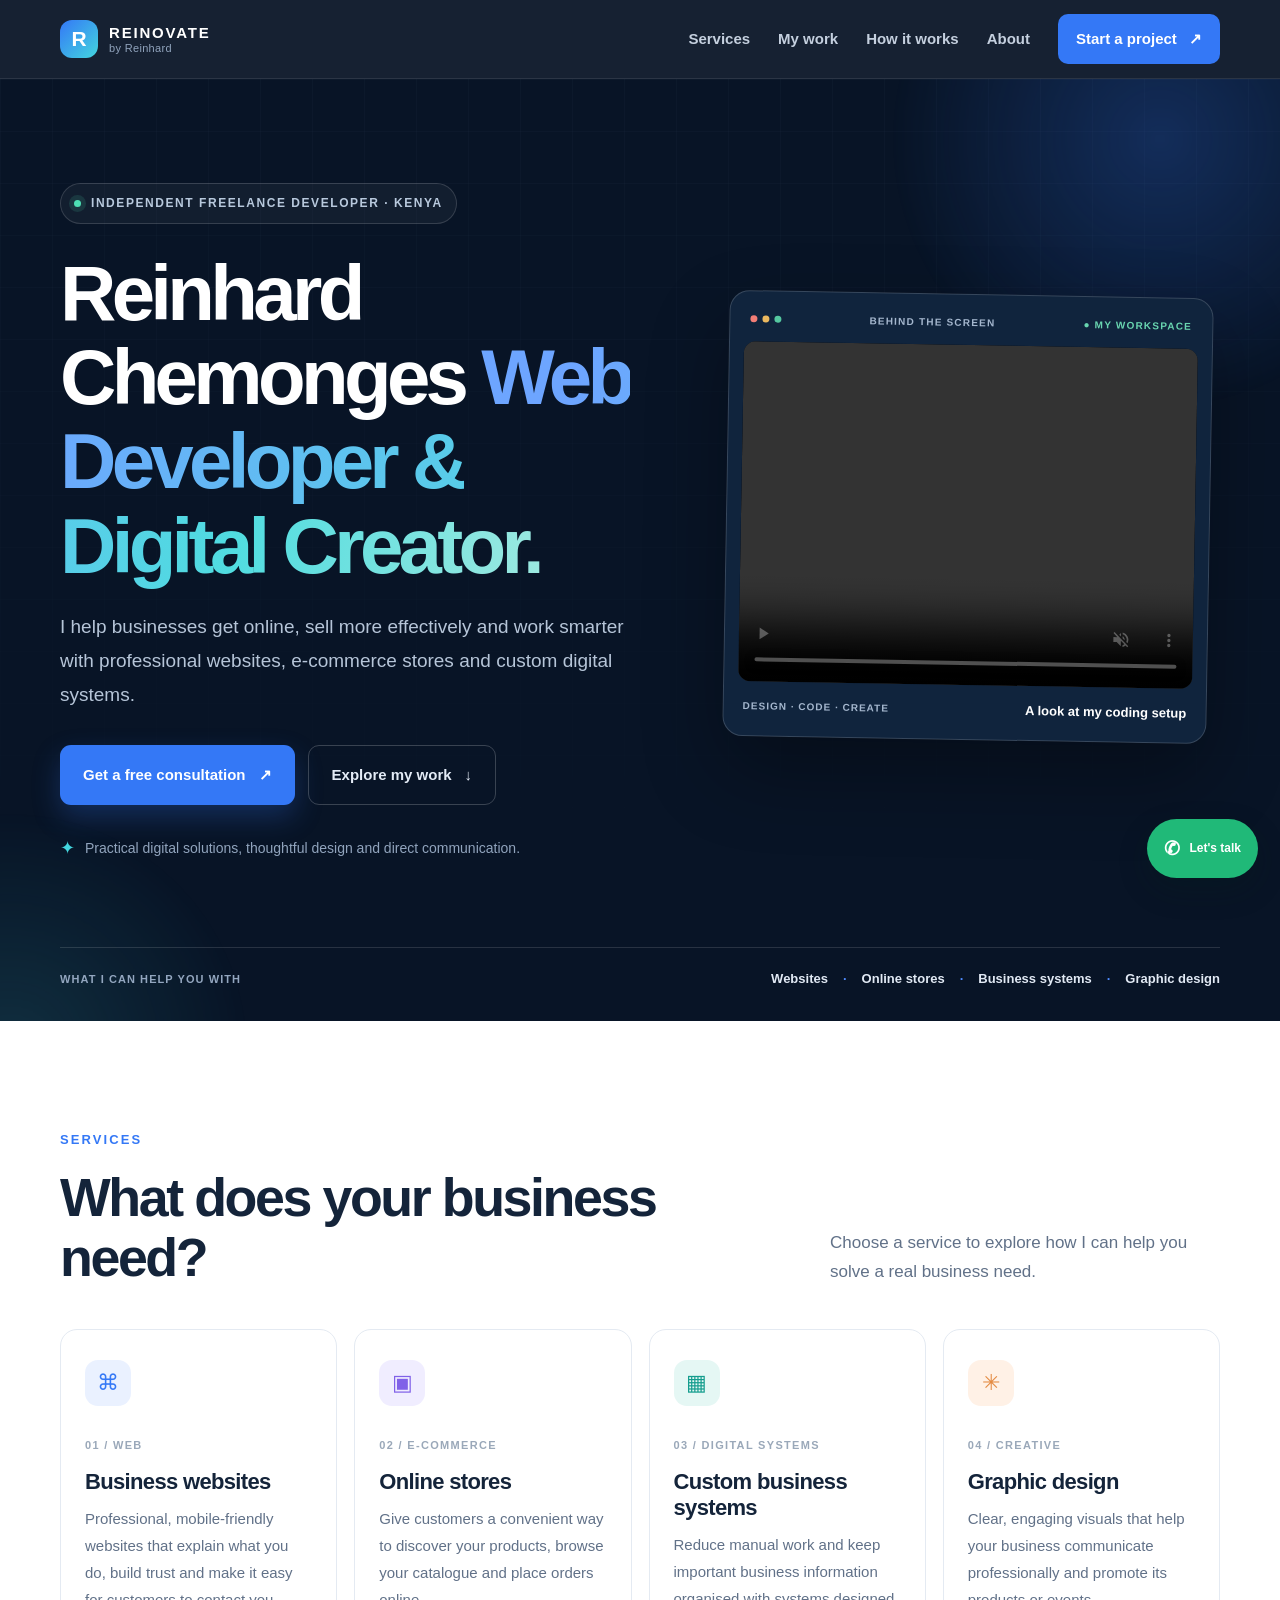
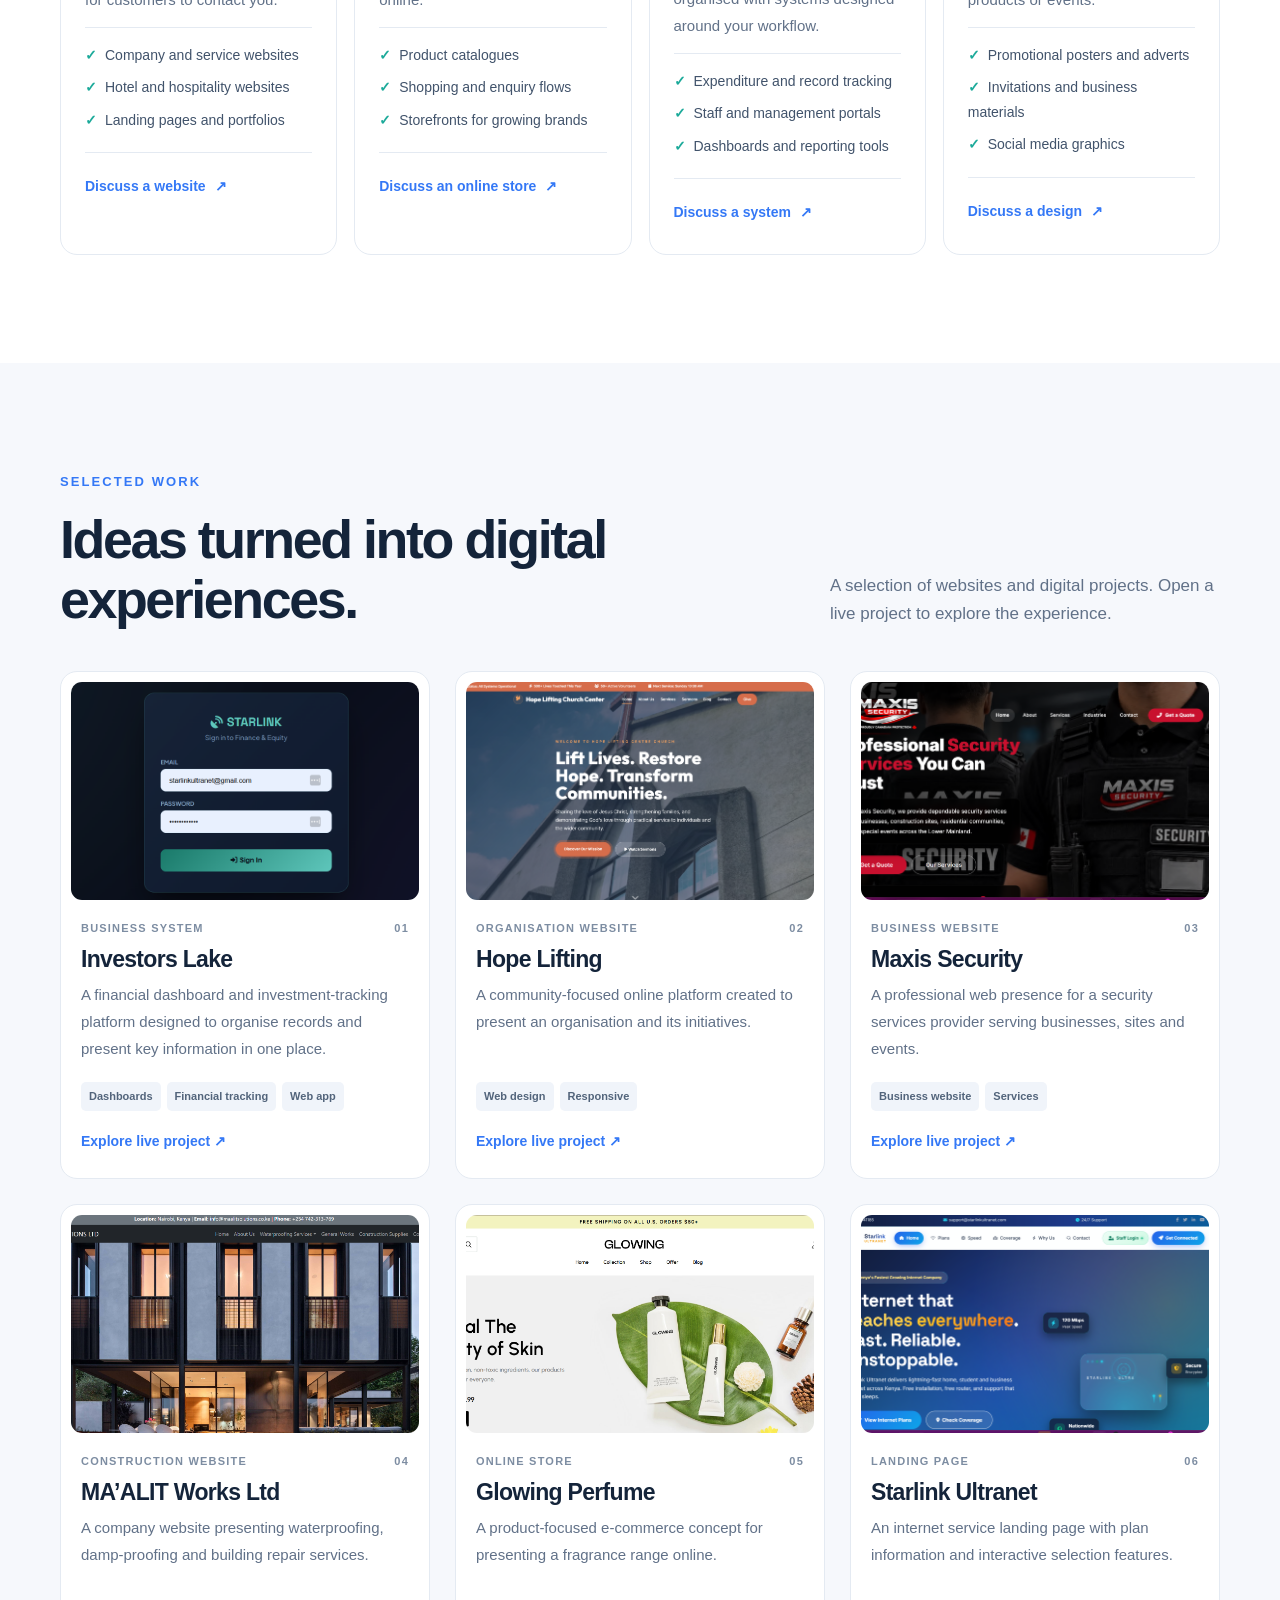
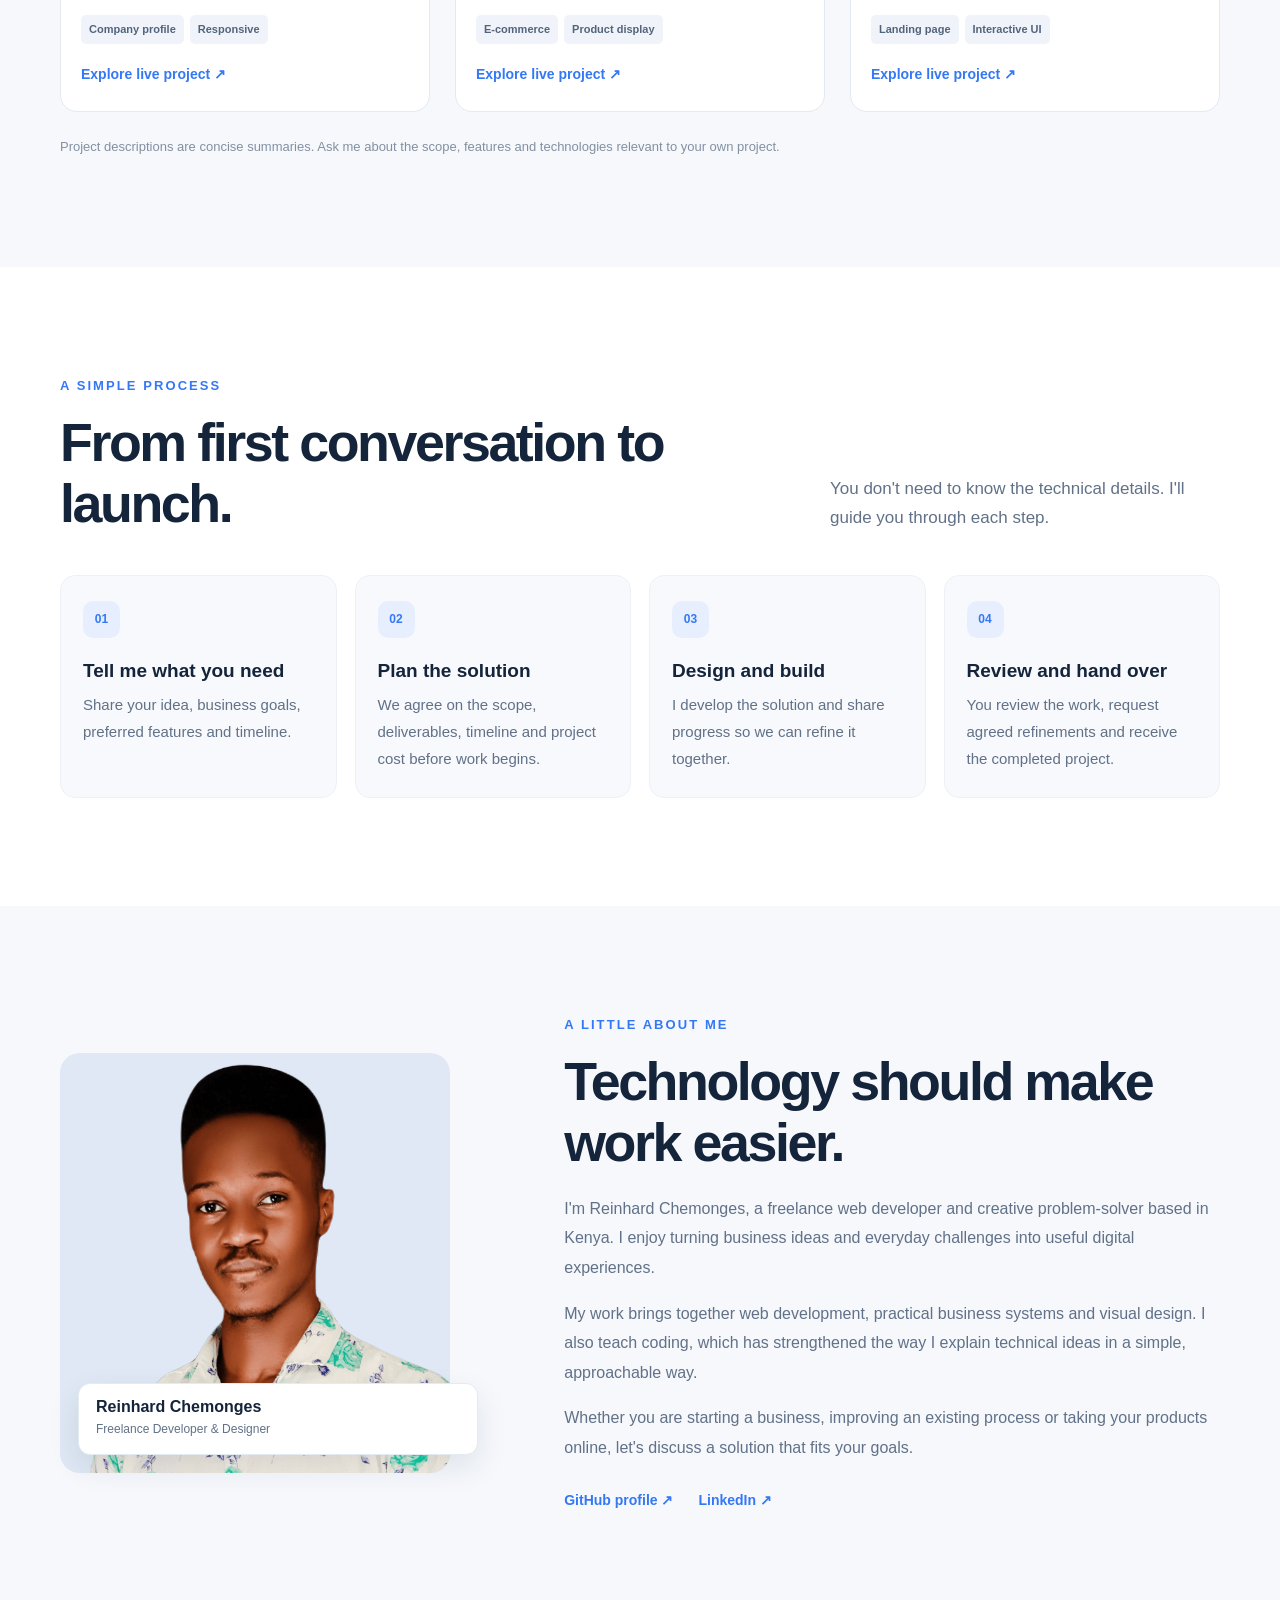
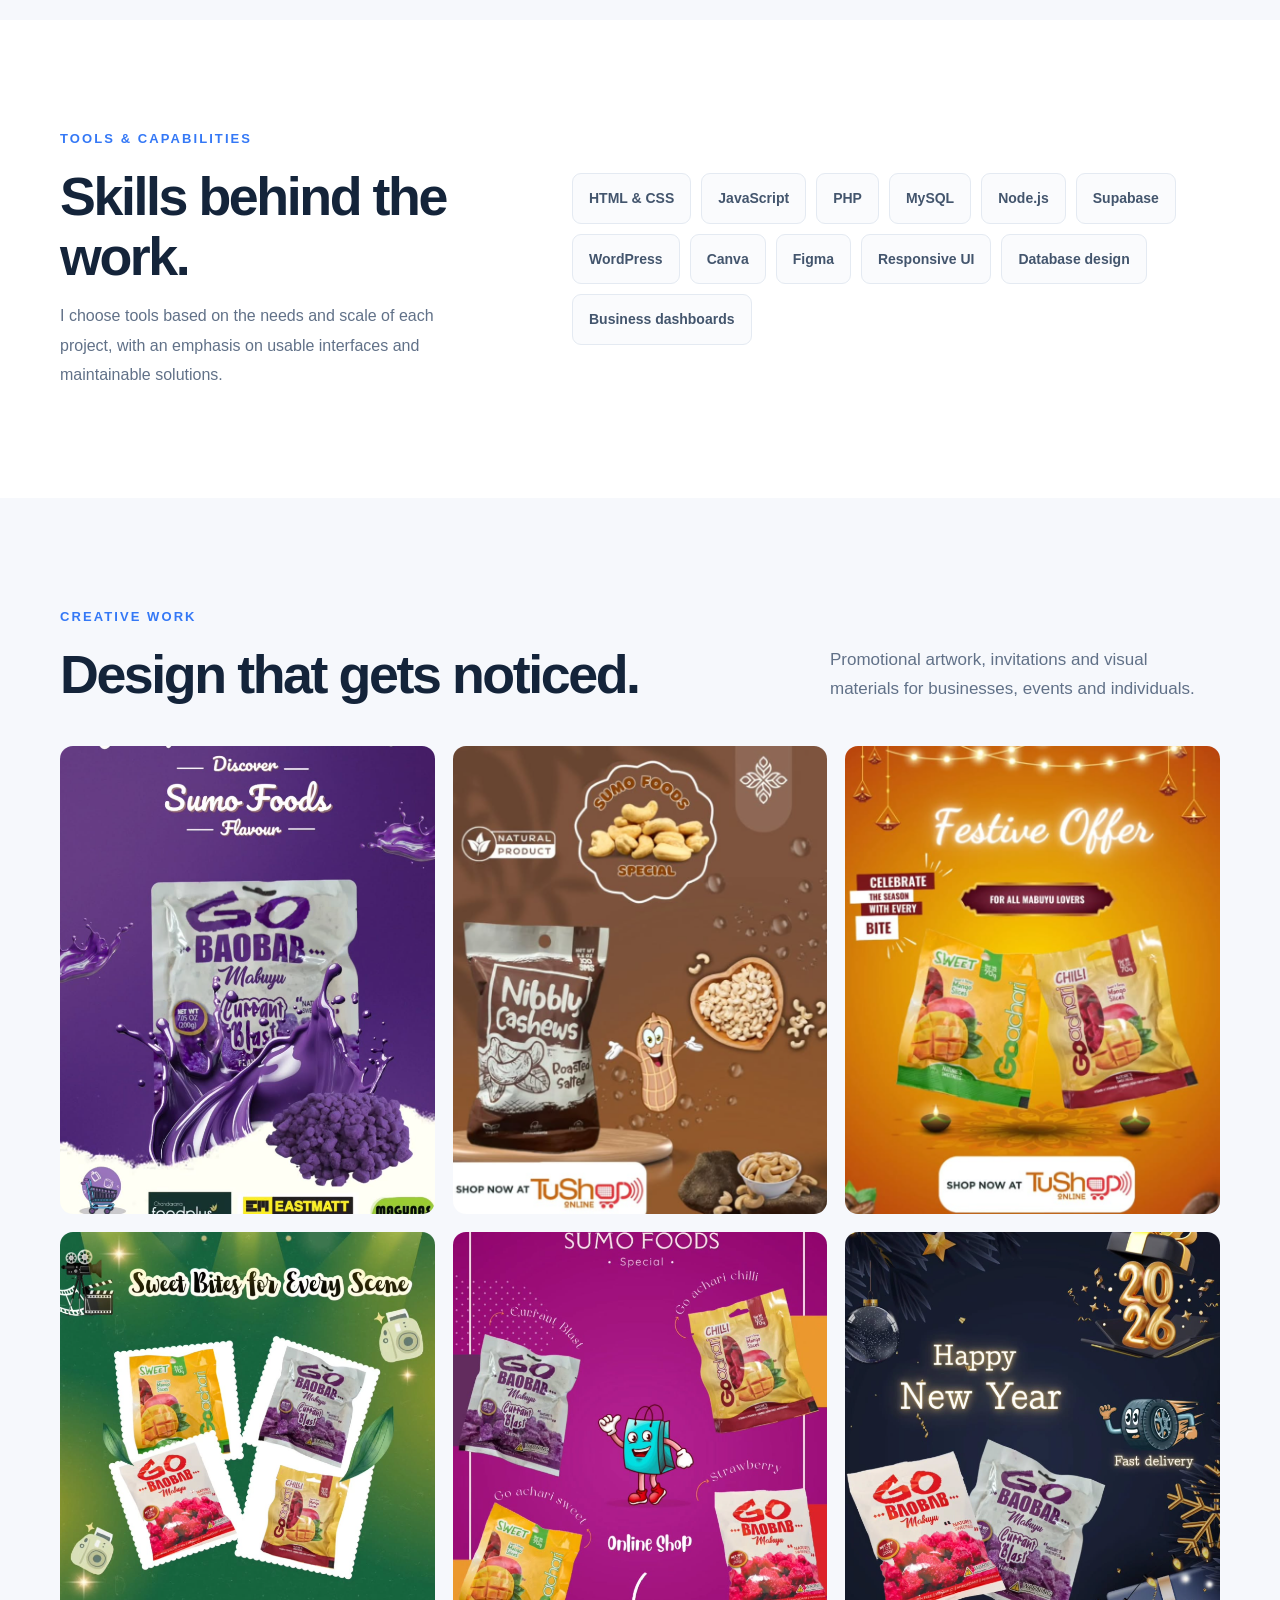
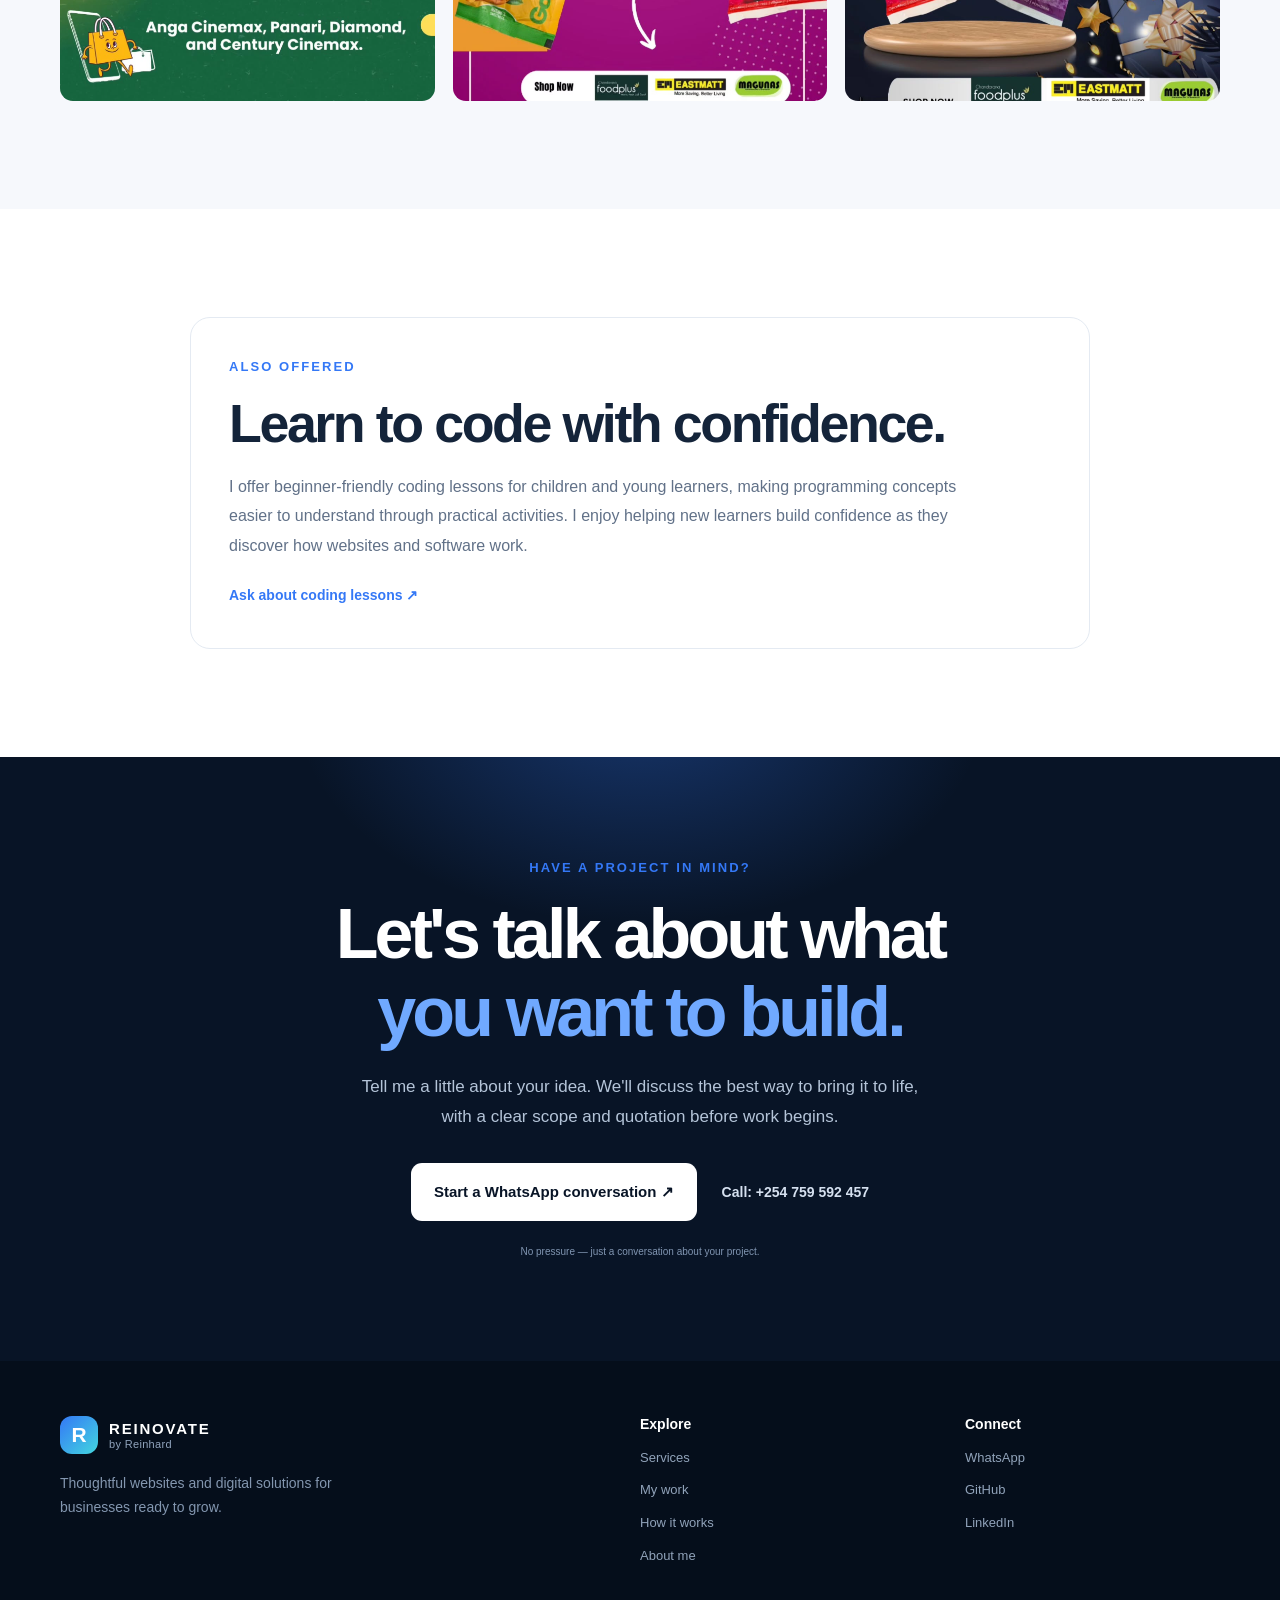
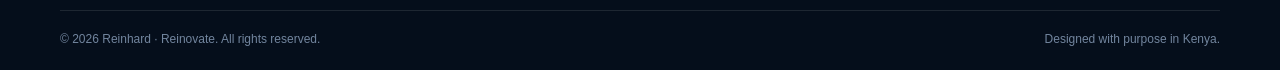
==== commit a262a24e: "Strengthen personal name and web developer SEO" ====
--- a/index.html
+++ b/index.html
@@ -4,31 +4,73 @@
   <meta charset="UTF-8">
   <meta name="viewport" content="width=device-width, initial-scale=1">
   <meta name="theme-color" content="#081426">
-  <meta name="description" content="Reinhard helps businesses grow online with professional websites, e-commerce stores, custom business systems and graphic design. Based in Kenya, available for freelance projects.">
-  <meta name="keywords" content="freelance web developer Kenya, website designer Kenya, e-commerce website, business systems, graphic design, Reinhard, Reinovate">
+  <meta name="description" content="Reinhard Chemonges is a freelance web developer and website designer in Kenya. Explore his portfolio of business websites, e-commerce stores, custom business systems and graphic design by Reinovate.">
+  <meta name="keywords" content="Reinhard Chemonges, Reinhard Chemonges web developer, Reinhard Chemonges portfolio, web developer Kenya, freelance web developer Kenya, website designer Kenya, website development, e-commerce developer, business systems developer, Reinovate">
   <meta name="author" content="Reinhard Chemonges">
+  <meta name="robots" content="index, follow, max-image-preview:large">
   <link rel="canonical" href="https://www.reinhard.co.ke/">
   <meta property="og:type" content="website">
+  <meta property="og:site_name" content="Reinovate by Reinhard Chemonges">
   <meta property="og:url" content="https://www.reinhard.co.ke/">
-  <meta property="og:title" content="Reinhard | Websites & Digital Solutions for Growing Businesses">
-  <meta property="og:description" content="Professional websites, online stores, custom business systems and graphic design. Let's build something that moves your business forward.">
+  <meta property="og:title" content="Reinhard Chemonges | Freelance Web Developer in Kenya">
+  <meta property="og:description" content="Visit Reinhard Chemonges' portfolio for professional websites, online stores, custom business systems and graphic design.">
   <meta property="og:image" content="https://www.reinhard.co.ke/images/rein%20no.png">
+  <meta property="og:locale" content="en_KE">
   <meta name="twitter:card" content="summary_large_image">
-  <title>Reinhard | Freelance Web Developer & Digital Solutions</title>
+  <meta name="twitter:title" content="Reinhard Chemonges | Freelance Web Developer">
+  <meta name="twitter:description" content="Web developer and digital designer in Kenya. Websites, e-commerce, business systems and graphic design.">
+  <meta name="twitter:image" content="https://www.reinhard.co.ke/images/rein%20no.png">
+  <title>Reinhard Chemonges | Freelance Web Developer & Website Designer in Kenya</title>
   <link rel="preconnect" href="https://fonts.googleapis.com">
   <link rel="preconnect" href="https://fonts.gstatic.com" crossorigin>
   <link href="https://fonts.googleapis.com/css2?family=DM+Sans:wght@400;500;600;700&family=Manrope:wght@500;600;700;800&display=swap" rel="stylesheet">
   <link rel="stylesheet" href="style.css">
   <script type="application/ld+json">
   {
-    "@context":"https://schema.org",
-    "@type":"ProfessionalService",
-    "name":"Reinovate",
-    "founder":{"@type":"Person","name":"Reinhard Chemonges"},
-    "url":"https://www.reinhard.co.ke/",
-    "telephone":"+254759592457",
-    "areaServed":["Kenya","Worldwide"],
-    "description":"Freelance website development, e-commerce, custom business systems and graphic design."
+    "@context": "https://schema.org",
+    "@graph": [
+      {
+        "@type": "Person",
+        "@id": "https://www.reinhard.co.ke/#person",
+        "name": "Reinhard Chemonges",
+        "url": "https://www.reinhard.co.ke/",
+        "image": "https://www.reinhard.co.ke/images/rein%20no.png",
+        "jobTitle": "Freelance Web Developer and Website Designer",
+        "description": "Reinhard Chemonges is a Kenya-based freelance web developer who creates business websites, e-commerce stores and custom business systems, and provides graphic design and coding lessons.",
+        "telephone": "+254759592457",
+        "worksFor": { "@type": "Organization", "name": "Reinovate" },
+        "sameAs": [
+          "https://github.com/reinchemo",
+          "https://www.linkedin.com/in/reinhard-chemonges-15a52a216/"
+        ],
+        "knowsAbout": [
+          "Web development",
+          "Website design",
+          "E-commerce development",
+          "Custom business systems",
+          "Graphic design",
+          "Coding education"
+        ]
+      },
+      {
+        "@type": "ProfessionalService",
+        "@id": "https://www.reinhard.co.ke/#business",
+        "name": "Reinovate",
+        "url": "https://www.reinhard.co.ke/",
+        "founder": { "@id": "https://www.reinhard.co.ke/#person" },
+        "telephone": "+254759592457",
+        "areaServed": ["Kenya", "Worldwide"],
+        "description": "Freelance website development, e-commerce, custom business systems and graphic design."
+      },
+      {
+        "@type": "WebSite",
+        "@id": "https://www.reinhard.co.ke/#website",
+        "url": "https://www.reinhard.co.ke/",
+        "name": "Reinhard Chemonges | Reinovate",
+        "about": { "@id": "https://www.reinhard.co.ke/#person" },
+        "inLanguage": "en"
+      }
+    ]
   }
   </script>
 </head>
@@ -50,7 +92,7 @@
       <div class="wrap hero-layout">
         <div class="hero-copy reveal">
           <div class="eyebrow"><span class="pulse-dot"></span> INDEPENDENT FREELANCE DEVELOPER · KENYA</div>
-          <h1>Let's build something that <span class="gradient-text">grows your business.</span></h1>
+          <h1>Reinhard Chemonges <span class="gradient-text">Web Developer & Digital Creator.</span></h1>
           <p class="hero-lead">I help businesses get online, sell more effectively and work smarter with professional websites, e-commerce stores and custom digital systems.</p>
           <div class="hero-actions">
             <a class="button button-primary" href="https://wa.me/254759592457?text=Hello%20Reinhard%2C%20I%27d%20like%20a%20free%20project%20consultation." target="_blank" rel="noopener">Get a free consultation <span>↗</span></a>
@@ -114,7 +156,7 @@
     <section class="section about-section" id="about">
       <div class="wrap about-layout">
         <div class="about-photo reveal"><img src="./images/rein no.png" alt="Portrait of Reinhard" loading="lazy"><div class="photo-caption"><b>Reinhard Chemonges</b><span>Freelance Developer & Designer</span></div></div>
-        <div class="about-copy reveal"><span class="section-kicker">A LITTLE ABOUT ME</span><h2>Technology should make work easier.</h2><p>I'm Reinhard, a developer and creative problem-solver based in Kenya. I enjoy turning business ideas and everyday challenges into useful digital experiences.</p><p>My work brings together web development, practical business systems and visual design. I also teach coding, which has strengthened the way I explain technical ideas in a simple, approachable way.</p><p>Whether you are starting a business, improving an existing process or taking your products online, let's discuss a solution that fits your goals.</p><div class="about-actions"><a class="text-link" href="https://github.com/reinchemo" target="_blank" rel="noopener">GitHub profile ↗</a><a class="text-link" href="https://www.linkedin.com/in/reinhard-chemonges-15a52a216/" target="_blank" rel="noopener">LinkedIn ↗</a></div></div>
+        <div class="about-copy reveal"><span class="section-kicker">A LITTLE ABOUT ME</span><h2>Technology should make work easier.</h2><p>I'm Reinhard Chemonges, a freelance web developer and creative problem-solver based in Kenya. I enjoy turning business ideas and everyday challenges into useful digital experiences.</p><p>My work brings together web development, practical business systems and visual design. I also teach coding, which has strengthened the way I explain technical ideas in a simple, approachable way.</p><p>Whether you are starting a business, improving an existing process or taking your products online, let's discuss a solution that fits your goals.</p><div class="about-actions"><a class="text-link" href="https://github.com/reinchemo" target="_blank" rel="noopener">GitHub profile ↗</a><a class="text-link" href="https://www.linkedin.com/in/reinhard-chemonges-15a52a216/" target="_blank" rel="noopener">LinkedIn ↗</a></div></div>
       </div>
     </section>
 
--- a/style.css
+++ b/style.css
@@ -15,3 +15,41 @@
 @media(max-width:760px){.wrap{width:min(100% - 36px,560px)}.section{padding:76px 0}.section-heading{display:block;margin-bottom:30px}.section-heading>p{margin-top:13px}.nav-inner{height:70px}.menu-toggle{display:flex;width:42px;height:42px;flex-direction:column;justify-content:center;gap:5px;align-items:center;border:1px solid rgba(255,255,255,.16);border-radius:9px;background:transparent}.menu-toggle span{display:block;width:18px;height:2px;background:white;border-radius:3px}.nav-links{display:none;position:absolute;top:70px;left:0;right:0;background:#0a192b;padding:18px 24px 24px;border-bottom:1px solid rgba(255,255,255,.12);flex-direction:column;align-items:stretch;gap:0}.nav-links.open{display:flex}.nav-links>a:not(.nav-cta){padding:13px 2px;border-bottom:1px solid rgba(255,255,255,.08)}.nav-cta{text-align:center;margin-top:15px}.hero{padding:75px 0 25px}.hero-layout{grid-template-columns:1fr;gap:35px}.hero h1{font-size:clamp(42px,12vw,60px)}.hero-lead{font-size:16px}.hero-visual{max-width:490px;width:100%;padding:8px 7px 28px}.visual-screen{min-height:260px;padding:28px}.floating-note{right:-3px}.hero-bottom{margin-top:55px;display:block}.hero-bottom>div{flex-wrap:wrap;margin-top:12px;gap:9px}.service-grid{grid-template-columns:1fr}.service-card>p{min-height:0}.project-grid{grid-template-columns:1fr}.project-card>p{min-height:0}.process-grid{grid-template-columns:repeat(2,1fr)}.about-layout,.skills-layout,.teaching-layout{grid-template-columns:1fr;gap:38px}.about-photo{max-width:330px;margin:0 auto}.photo-caption{right:-10px}.skills-layout{gap:25px}.poster-grid{grid-template-columns:repeat(2,1fr);gap:12px}.teaching-layout{padding:22px}.footer-main{grid-template-columns:1fr 1fr;gap:35px}.footer-main>div:first-child{grid-column:1/-1}.contact-section{padding:78px 0}}
 @media(max-width:430px){.wrap{width:calc(100% - 30px)}.hero-actions{display:grid}.hero-actions .button{width:100%}.visual-screen{min-height:230px;padding:23px}.screen-title{font-size:31px}.visual-top{font-size:7px}.floating-note{right:0;padding:11px}.process-grid{grid-template-columns:1fr}.poster-grid{gap:9px}.footer-bottom{display:grid;gap:6px;text-align:center}.whatsapp-float{right:13px;bottom:13px;padding:11px 14px}}
 @media(prefers-reduced-motion:reduce){*,*::before,*::after{scroll-behavior:auto!important;animation-duration:.01ms!important;animation-iteration-count:1!important;transition-duration:.01ms!important}.reveal{opacity:1;transform:none}}
+
+/* Readability and workspace video refinement */
+body{font-size:17px;line-height:1.75}
+.nav-links{font-size:15px;gap:28px}.brand{font-size:15px}.brand small{font-size:11px}
+.hero h1{font-size:clamp(48px,6.4vw,78px);line-height:1.08}.hero-lead{font-size:19px;line-height:1.8}
+.eyebrow{font-size:12px}.button{font-size:15px;padding:16px 23px}.hero-proof{font-size:14px}
+.hero-bottom>div{font-size:13px}.hero-bottom>span{font-size:11px}
+.section-kicker{font-size:13px}
+.section-heading h2,.about-copy h2,.skills-layout h2,.teaching-layout h2{font-size:clamp(36px,4.2vw,54px)}
+.section-heading>p{font-size:17px;line-height:1.7}
+.service-card{padding:30px 24px 27px}.service-number{font-size:11px}.service-card h3{font-size:22px}
+.service-card>p{font-size:15px;line-height:1.8;min-height:108px}.service-card li{font-size:14px}
+.text-link{font-size:14px}.project-meta{font-size:11px}.project-card h3{font-size:23px}
+.project-card>p{font-size:15px;line-height:1.8;min-height:86px}.tag-list span{font-size:11px}
+.project-note{font-size:13px}.process-step h3{font-size:19px}.process-step p{font-size:15px;line-height:1.8}
+.about-copy>p,.muted-copy,.teaching-layout p{font-size:16px;line-height:1.85}
+.photo-caption b{font-size:16px}.photo-caption span{font-size:12px}.skill-cloud span{font-size:14px;padding:12px 16px}
+.contact-inner h2{font-size:clamp(42px,5.8vw,70px)}.contact-inner>p{font-size:17px;line-height:1.8}
+.contact-phone{font-size:14px}.footer-main>div:first-child>p{font-size:14px}.footer-col b{font-size:14px}
+.footer-col a{font-size:13px}.footer-bottom{font-size:12px}
+.hero-video-frame{position:relative;padding:14px;background:#10243d;border:1px solid rgba(255,255,255,.16);border-radius:20px;box-shadow:0 35px 80px rgba(0,0,0,.32);transform:rotate(1deg)}
+.hero-video-top{display:flex;align-items:center;justify-content:space-between;gap:12px;padding:5px 6px 13px;color:#a5b7ce;font-size:10px;font-weight:800;letter-spacing:.12em}
+.hero-video-top .window-dots{display:flex;gap:5px}.hero-video-top .window-dots i{width:7px;height:7px;border-radius:50%;background:#f27d76}
+.hero-video-top .window-dots i:nth-child(2){background:#eab85f}.hero-video-top .window-dots i:nth-child(3){background:#55c8a0}
+.hero-video-top .live-label{color:#69d6b0;white-space:nowrap}
+.hero-setup-video{width:100%;aspect-ratio:4/3;max-height:440px;object-fit:cover;border-radius:12px;background:#050e1b}
+.hero-video-caption{display:flex;justify-content:space-between;align-items:center;gap:12px;padding:14px 5px 3px;color:#a5b7ce;font-size:10px;font-weight:800;letter-spacing:.1em}
+.hero-video-caption b{color:#fff;font-size:13px;letter-spacing:0}
+.teaching-text-only{grid-template-columns:1fr;max-width:900px}.teaching-text-only>div{max-width:760px}
+@media(max-width:760px){
+ body{font-size:16px}.nav-links{font-size:15px}.hero h1{font-size:clamp(43px,11vw,62px)}
+ .hero-lead{font-size:17px}.section-heading h2,.about-copy h2,.skills-layout h2,.teaching-layout h2{font-size:clamp(34px,9vw,44px)}
+ .section-heading>p{font-size:16px}.service-card h3{font-size:22px}.service-card>p{font-size:15px;min-height:0}
+ .service-card li{font-size:14px}.project-card h3{font-size:22px}.project-card>p{font-size:15px;min-height:0}
+ .process-step h3{font-size:18px}.process-step p{font-size:14px}.about-copy>p,.muted-copy,.teaching-layout p{font-size:15px}
+ .hero-video-frame{transform:none;padding:10px}.hero-video-top{font-size:8px}.hero-video-caption{font-size:9px}.hero-video-caption b{font-size:11px}
+}
+@media(max-width:430px){.hero-video-caption{align-items:flex-start;flex-direction:column;gap:4px}.hero-video-top .live-label{font-size:7px}}
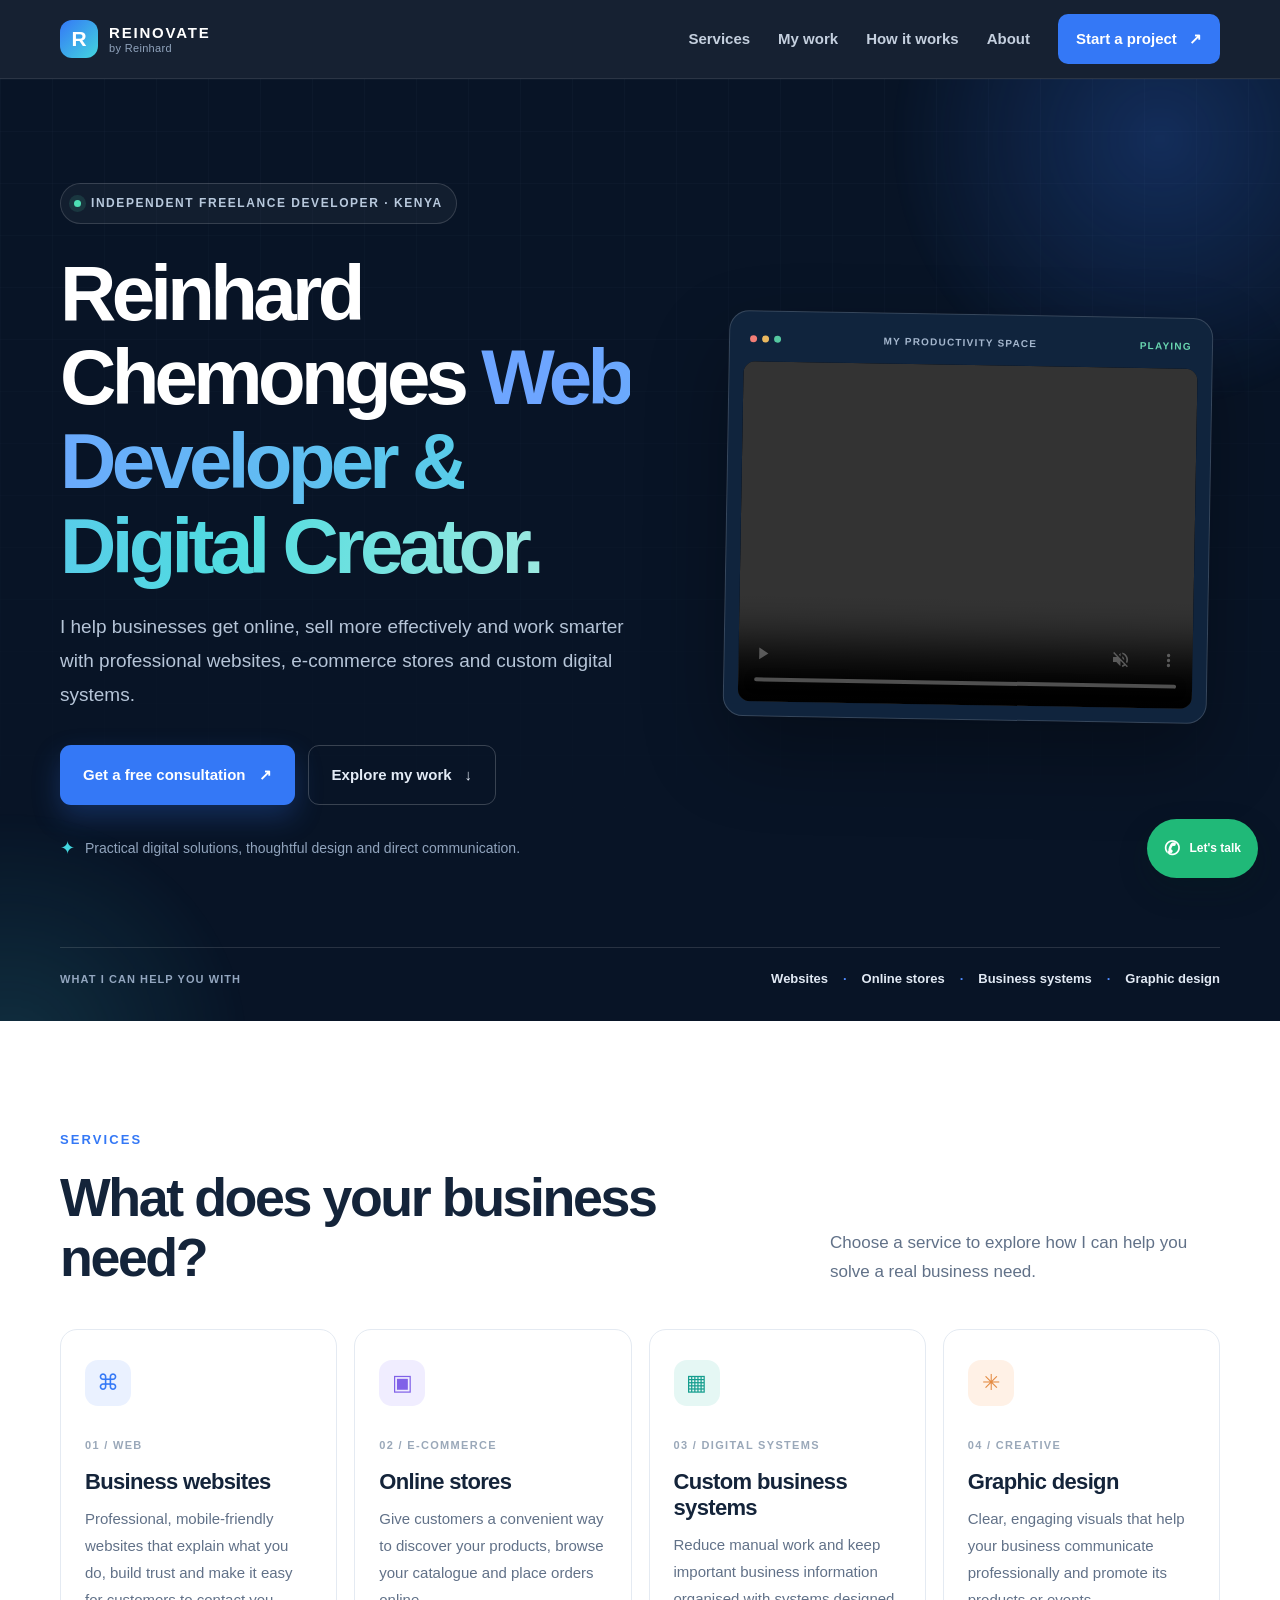
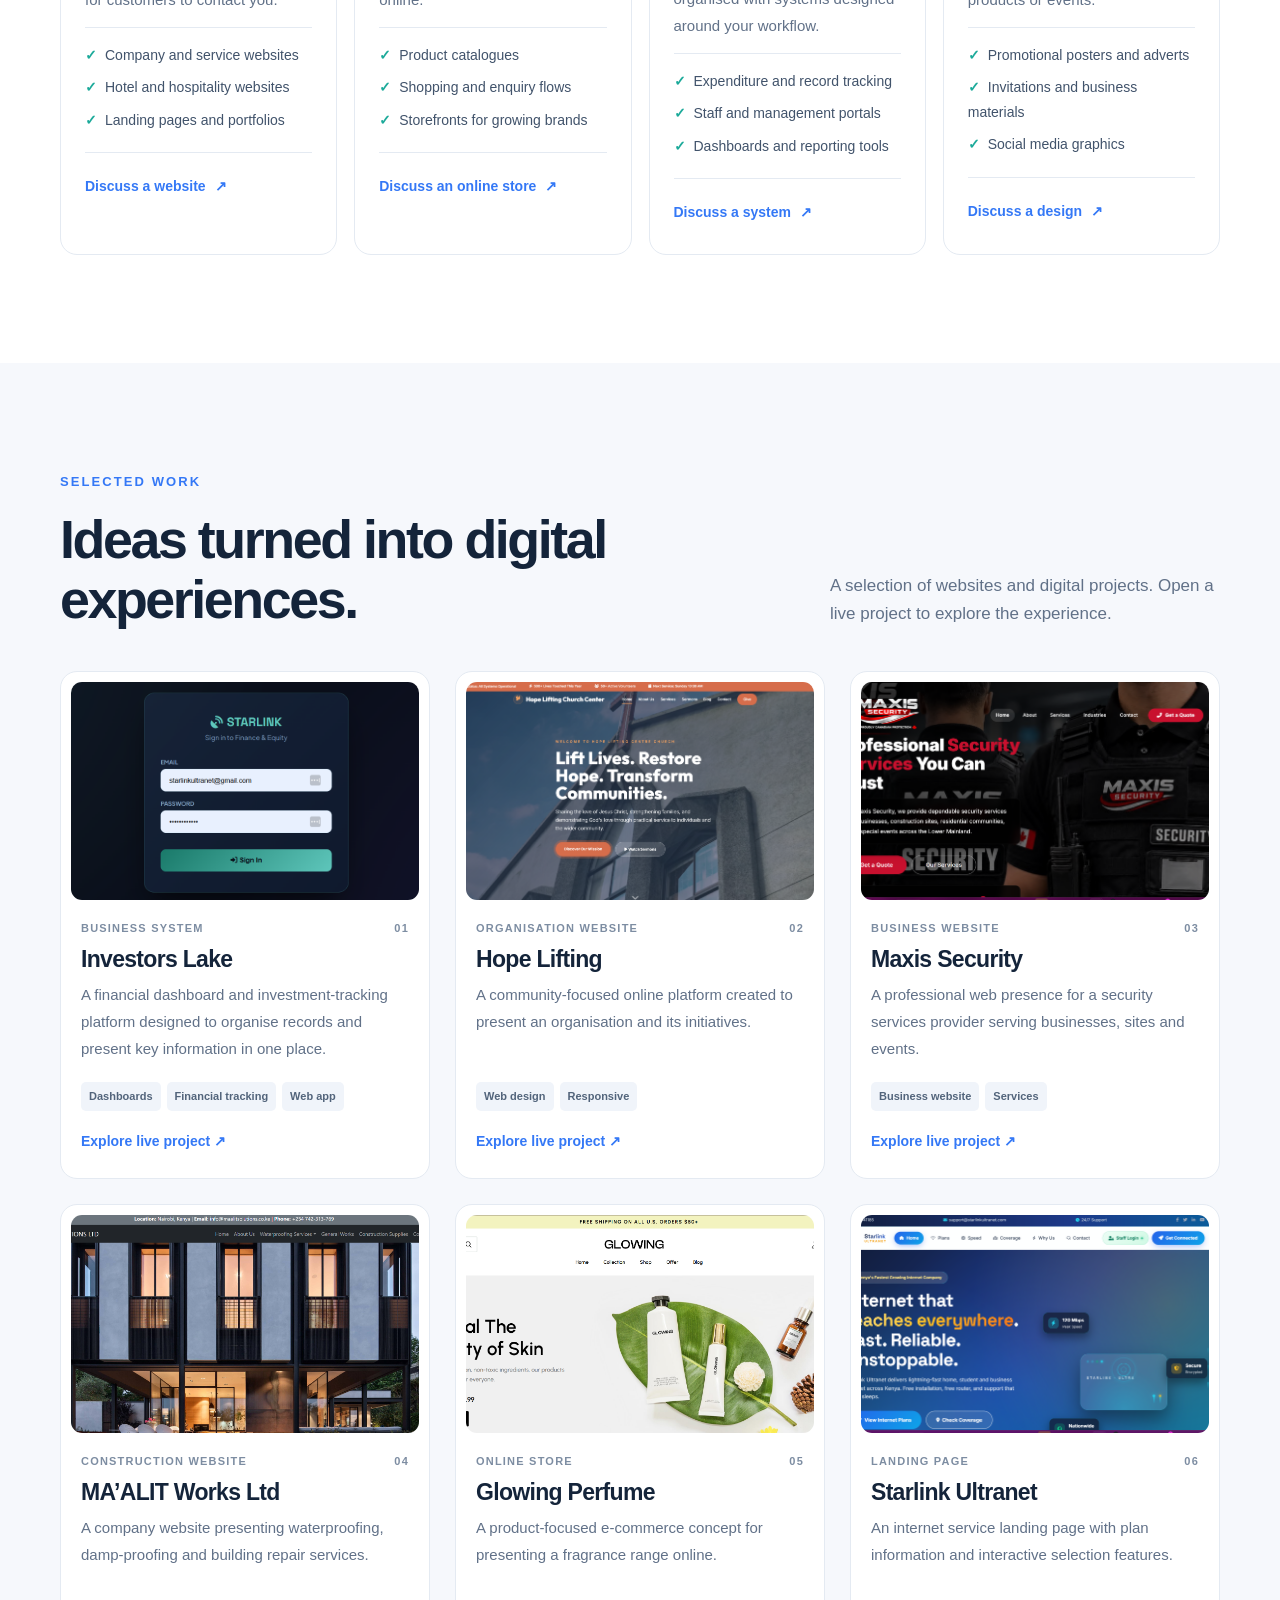
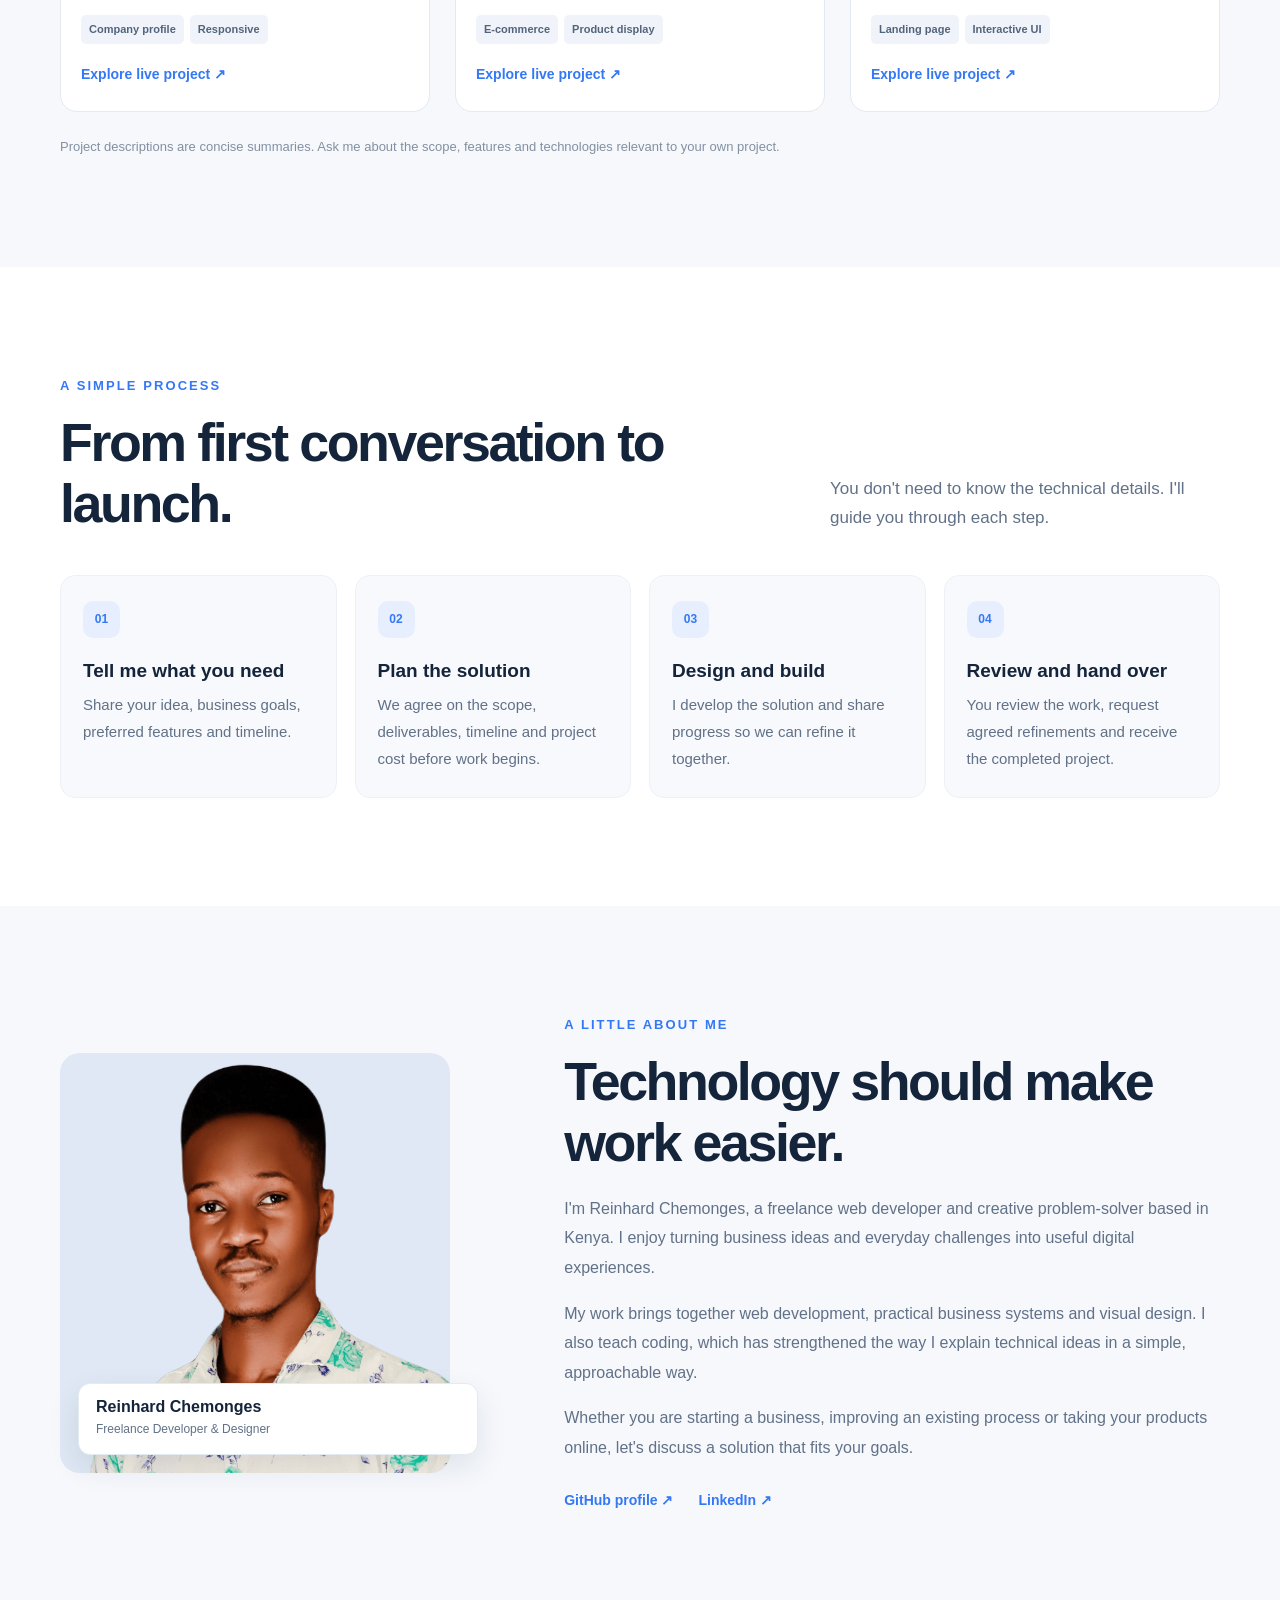
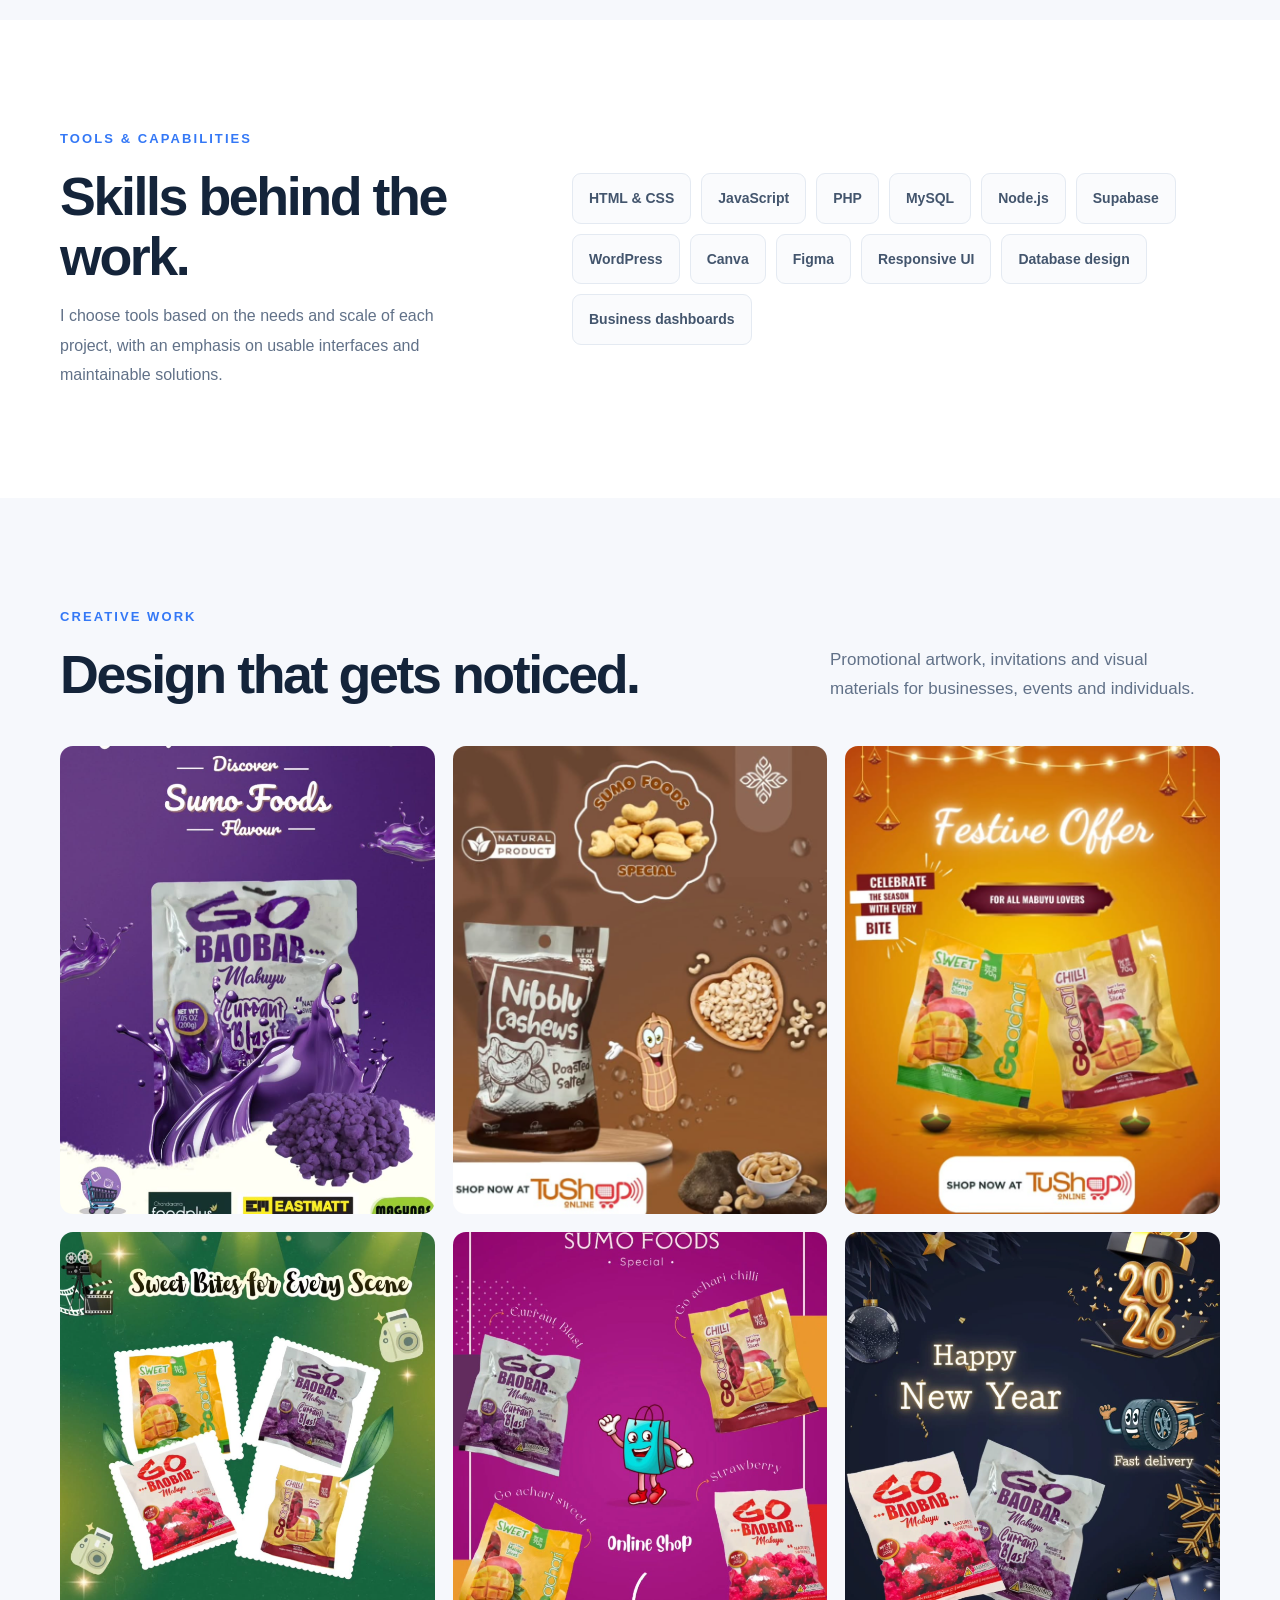
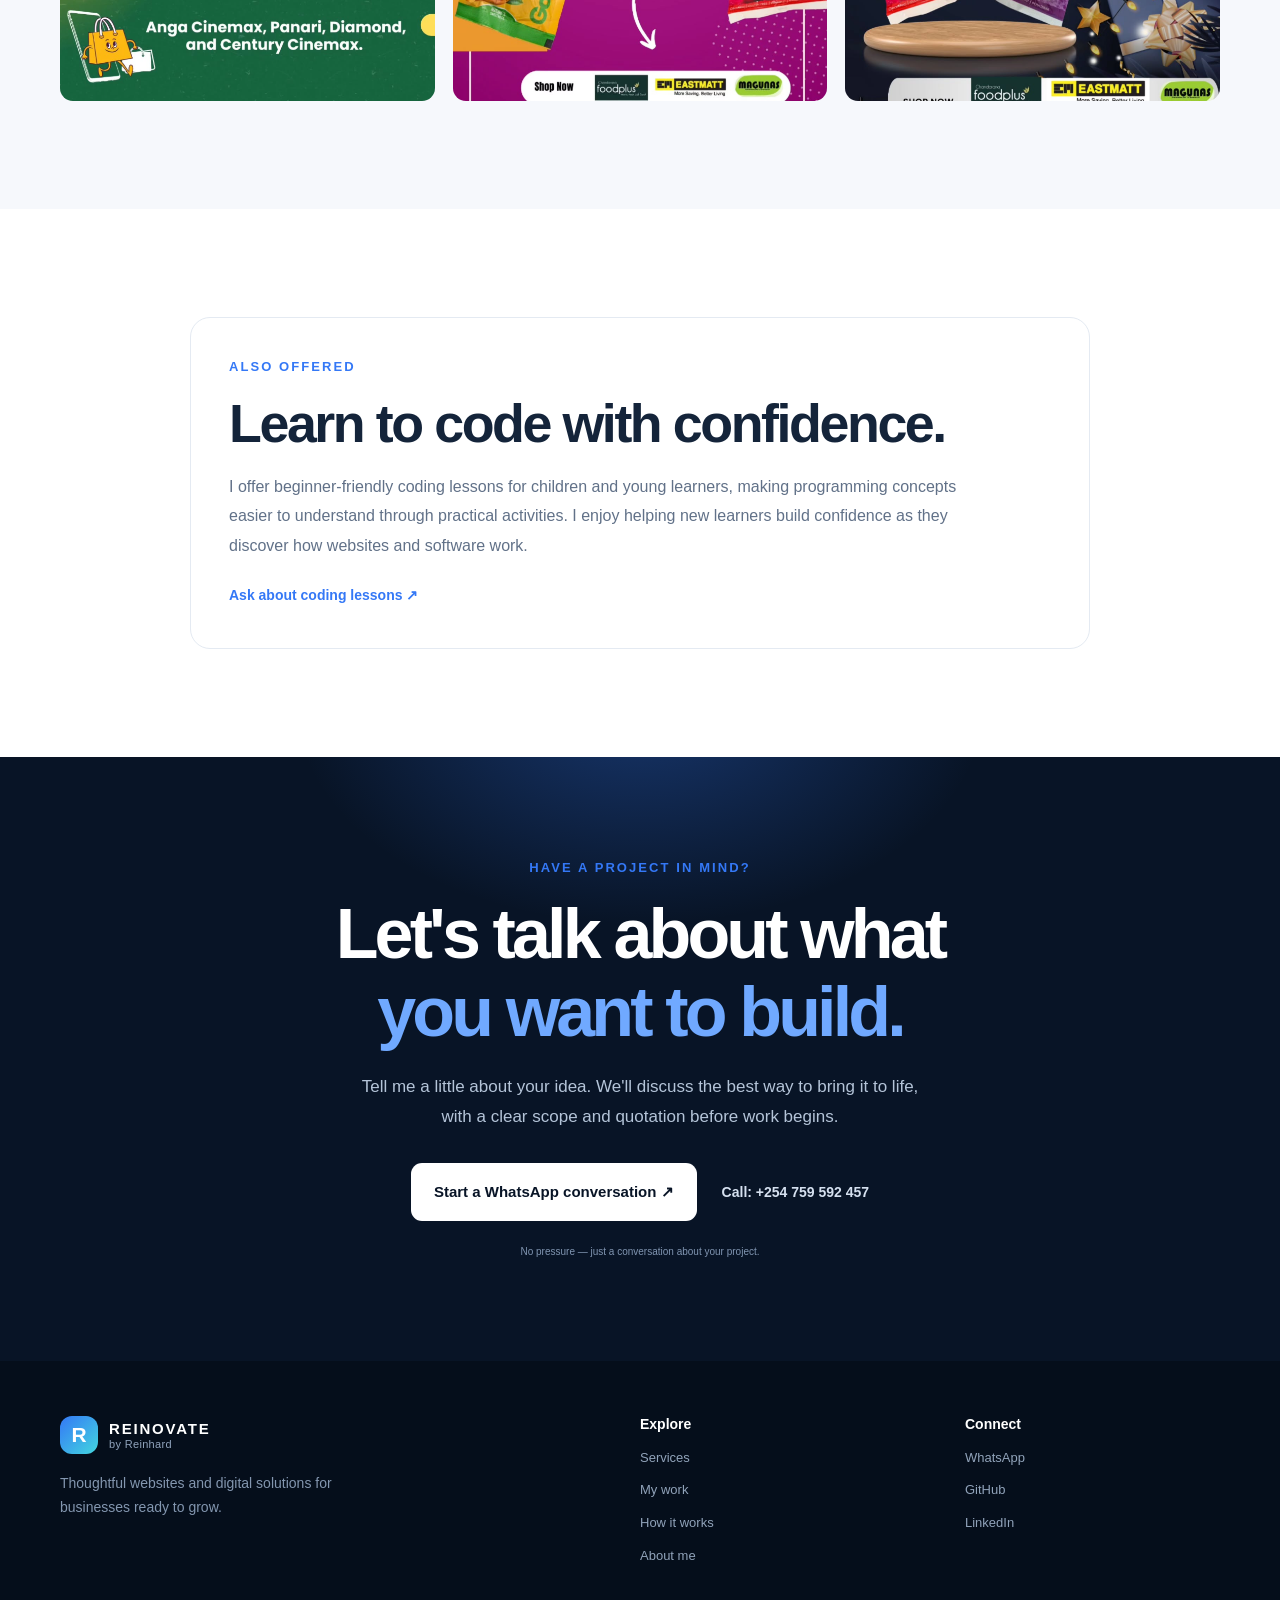
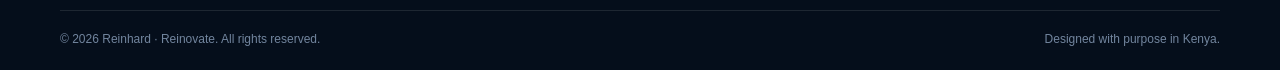
==== commit bb87d495: "Use the productivity workspace video on the homepage" ====
--- a/index.html
+++ b/index.html
@@ -102,12 +102,11 @@
         </div>
         <div class="hero-visual reveal">
           <div class="hero-video-frame">
-            <div class="hero-video-top"><span class="window-dots"><i></i><i></i><i></i></span><span>BEHIND THE SCREEN</span><span class="live-label">● MY WORKSPACE</span></div>
-            <video class="hero-setup-video" autoplay muted loop controls playsinline preload="metadata" aria-label="Reinhard working at his coding setup">
-              <source src="./videos/Video2.mp4" type="video/mp4">
+            <div class="hero-video-top"><span class="window-dots"><i></i><i></i><i></i></span><strong>MY PRODUCTIVITY SPACE</strong><span class="live-label">PLAYING</span></div>
+            <video class="hero-setup-video" autoplay muted loop controls playsinline preload="metadata" aria-label="Reinhard's productivity and coding workspace">
+              <source src="./videos/Video.mp4" type="video/mp4">
               Your browser does not support video playback.
             </video>
-            <div class="hero-video-caption"><span>DESIGN · CODE · CREATE</span><b>A look at my coding setup</b></div>
           </div>
         </div>
       </div>
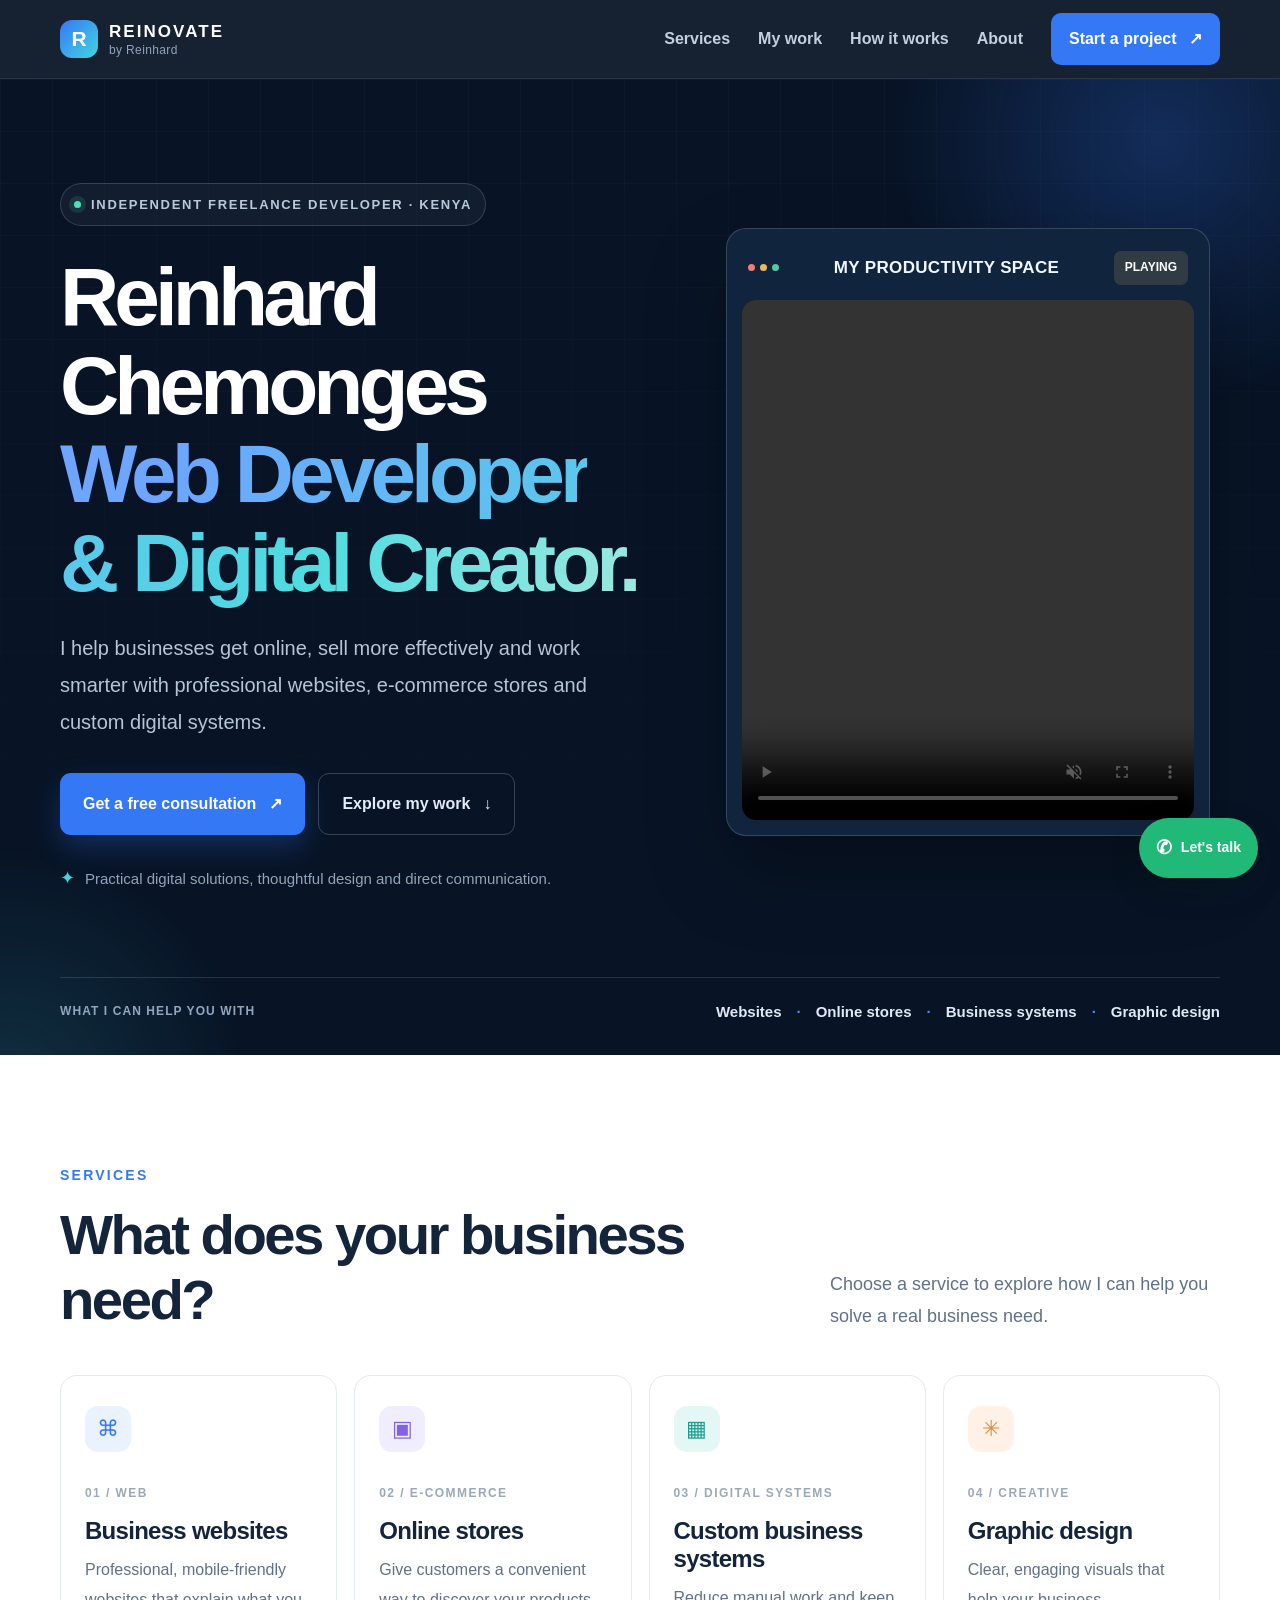
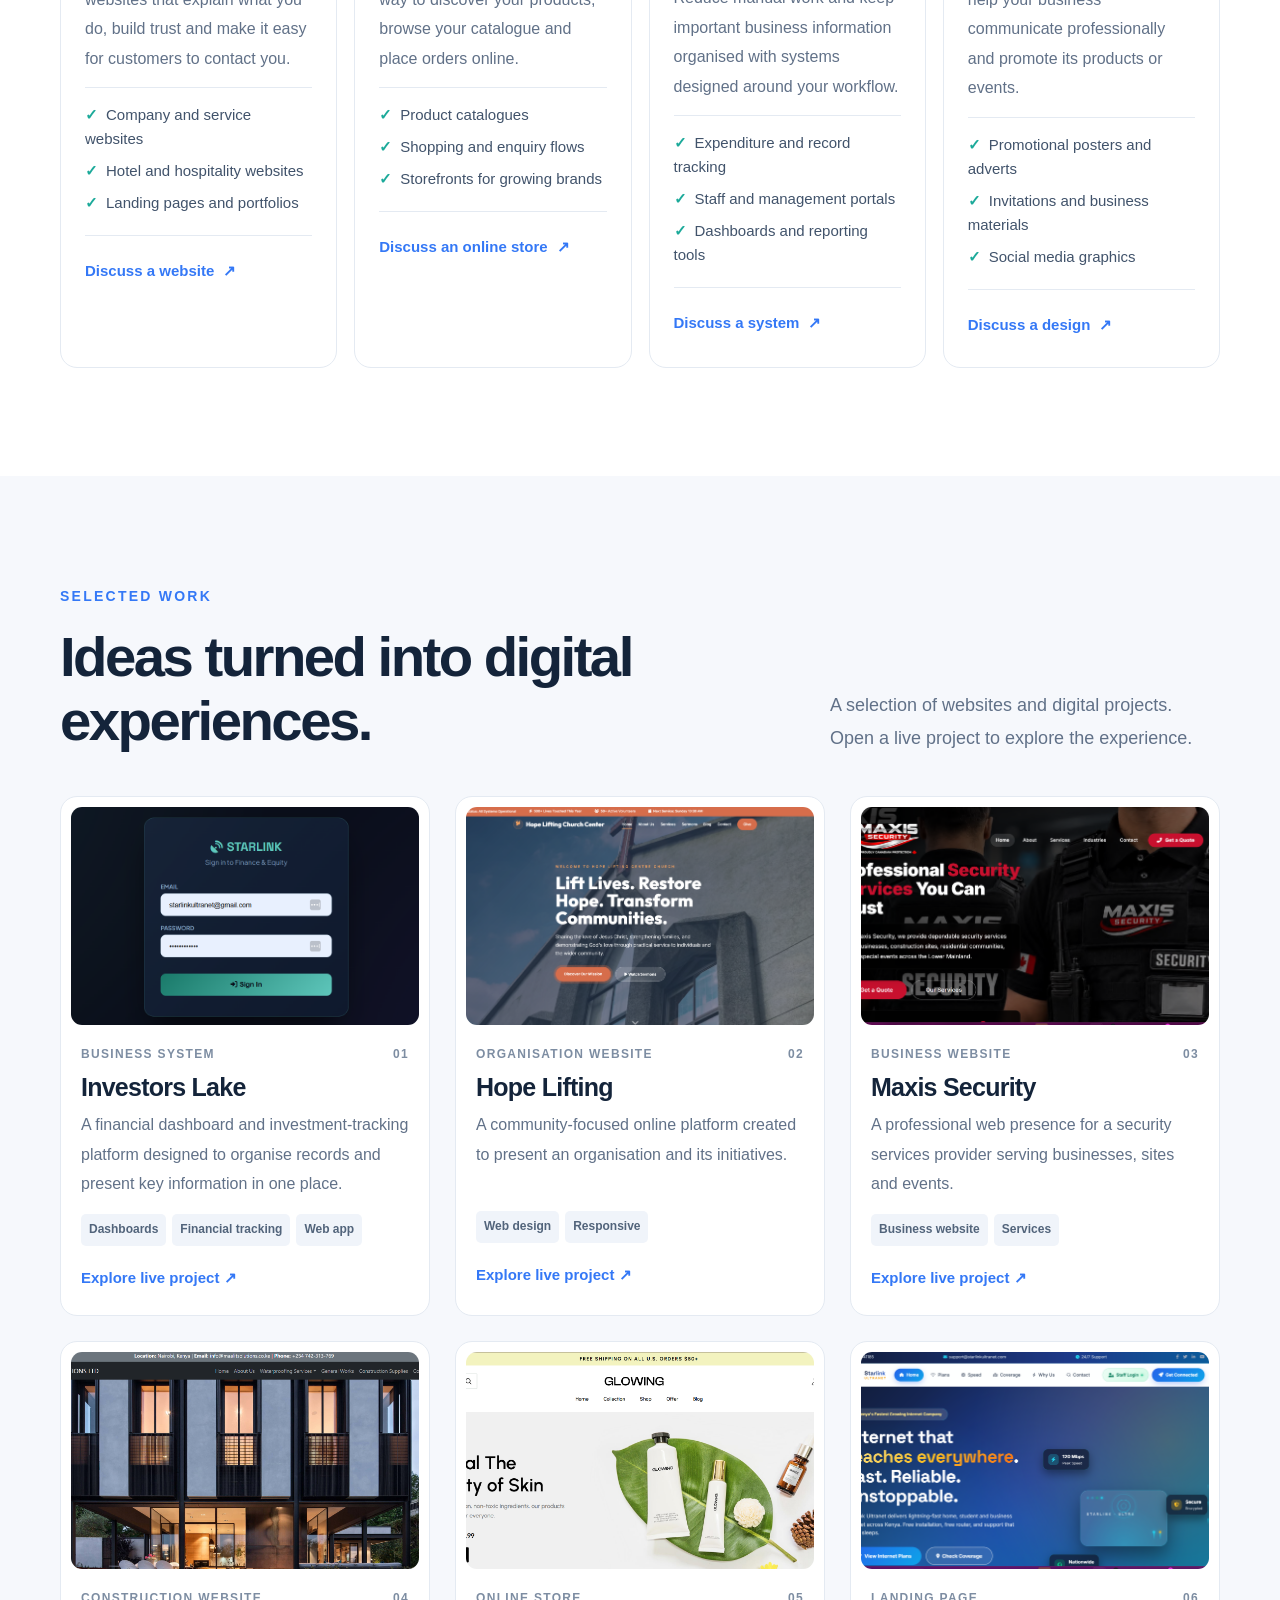
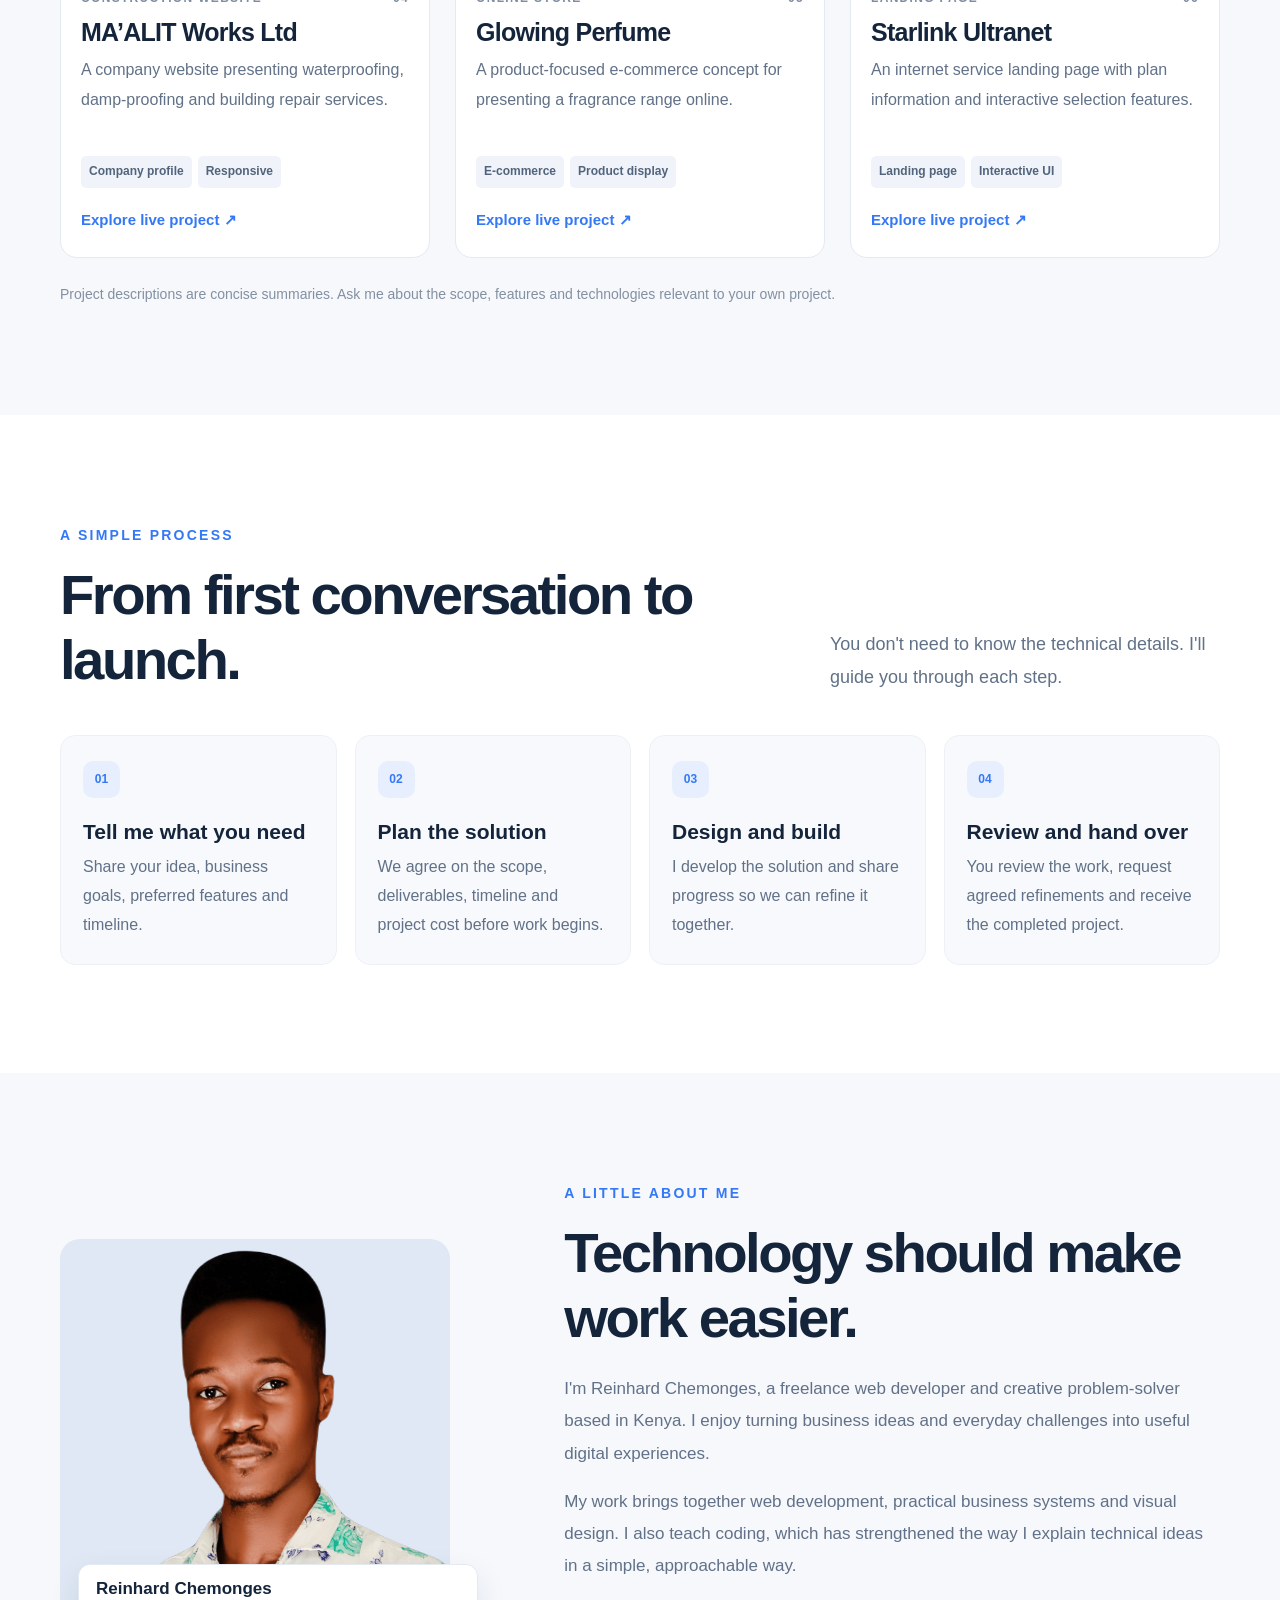
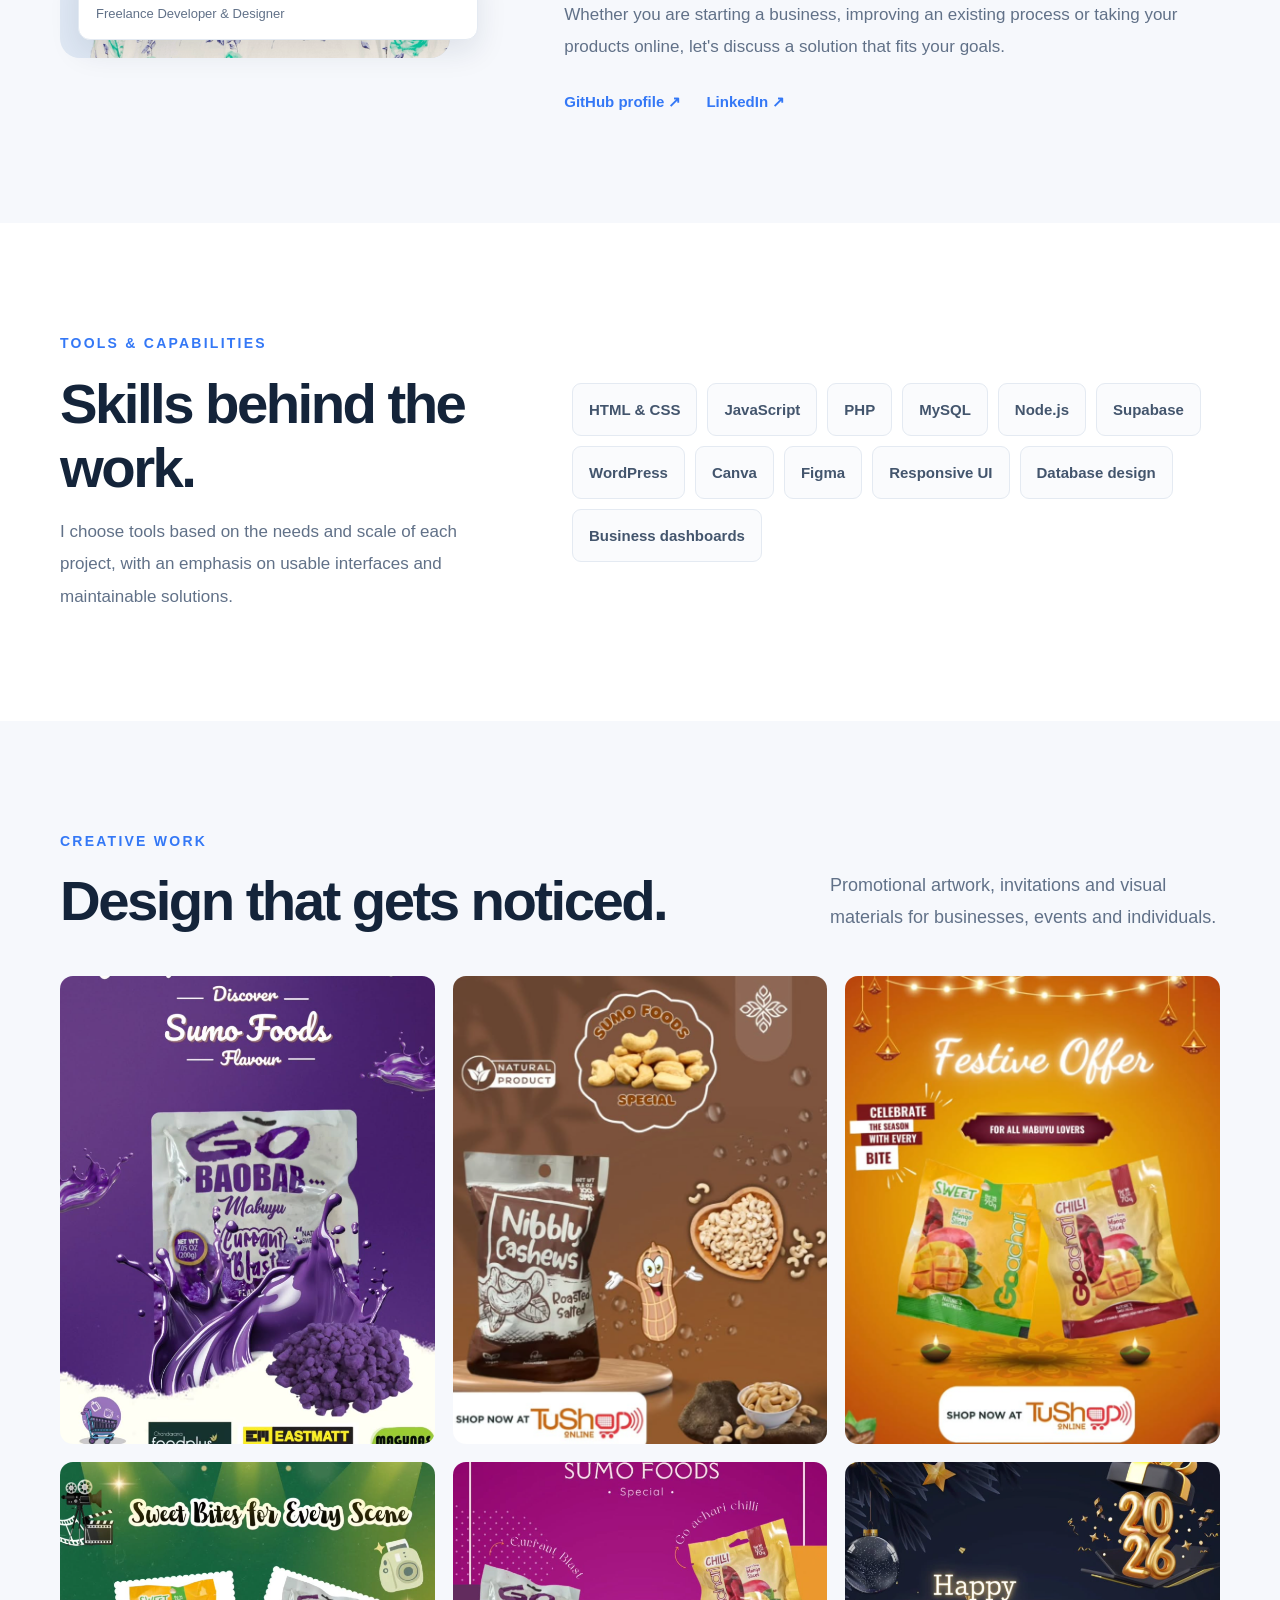
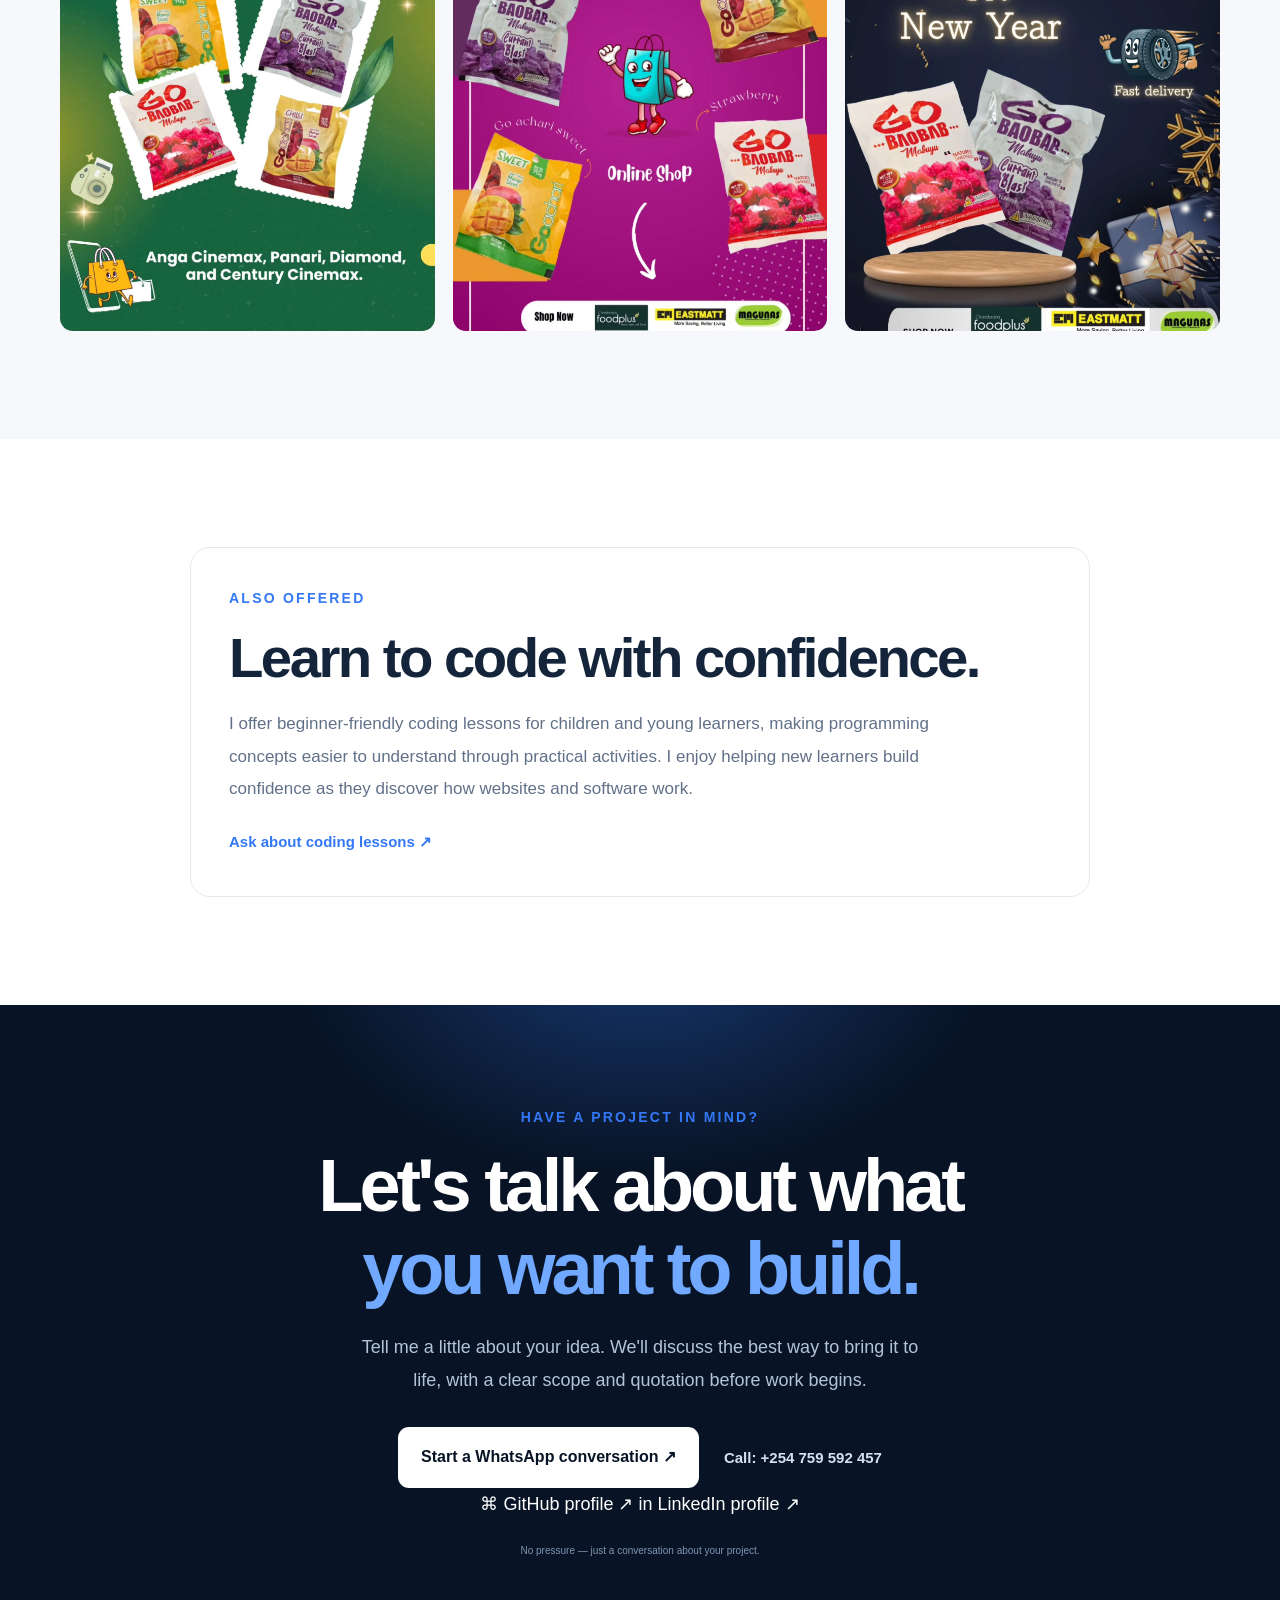
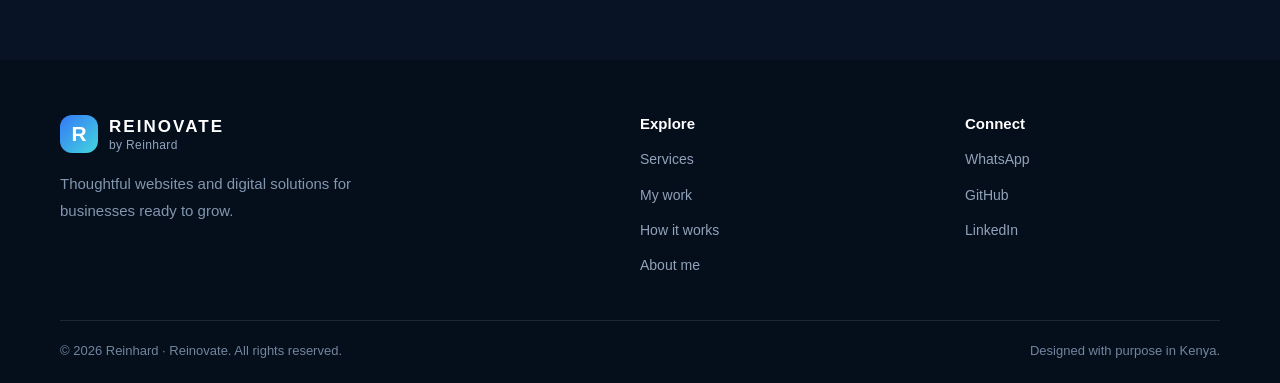
==== commit 03cf2d9b: "Add GitHub and LinkedIn links to contact section" ====
--- a/index.html
+++ b/index.html
@@ -185,7 +185,11 @@
     </section>
 
     <section class="contact-section" id="contact">
-      <div class="contact-glow"></div><div class="wrap contact-inner reveal"><span class="section-kicker">HAVE A PROJECT IN MIND?</span><h2>Let's talk about what<br><em>you want to build.</em></h2><p>Tell me a little about your idea. We'll discuss the best way to bring it to life, with a clear scope and quotation before work begins.</p><div class="contact-actions"><a class="button button-light" href="https://wa.me/254759592457?text=Hello%20Reinhard%2C%20I%20have%20a%20project%20I%27d%20like%20to%20discuss." target="_blank" rel="noopener">Start a WhatsApp conversation ↗</a><a class="contact-phone" href="tel:+254759592457">Call: +254 759 592 457</a></div><div class="contact-footnote">No pressure — just a conversation about your project.</div></div>
+      <div class="contact-glow"></div><div class="wrap contact-inner reveal"><span class="section-kicker">HAVE A PROJECT IN MIND?</span><h2>Let's talk about what<br><em>you want to build.</em></h2><p>Tell me a little about your idea. We'll discuss the best way to bring it to life, with a clear scope and quotation before work begins.</p><div class="contact-actions"><a class="button button-light" href="https://wa.me/254759592457?text=Hello%20Reinhard%2C%20I%20have%20a%20project%20I%27d%20like%20to%20discuss." target="_blank" rel="noopener">Start a WhatsApp conversation ↗</a><a class="contact-phone" href="tel:+254759592457">Call: +254 759 592 457</a></div>
+          <div class="contact-socials" aria-label="Professional profiles">
+            <a href="https://github.com/reinchemo" target="_blank" rel="noopener noreferrer"><span aria-hidden="true">⌘</span> GitHub profile ↗</a>
+            <a href="https://www.linkedin.com/in/reinhard-chemonges-15a52a216/" target="_blank" rel="noopener noreferrer"><span aria-hidden="true">in</span> LinkedIn profile ↗</a>
+          </div><div class="contact-footnote">No pressure — just a conversation about your project.</div></div>
     </section>
   </main>
 
--- a/style.css
+++ b/style.css
@@ -53,3 +53,74 @@
  .hero-video-frame{transform:none;padding:10px}.hero-video-top{font-size:8px}.hero-video-caption{font-size:9px}.hero-video-caption b{font-size:11px}
 }
 @media(max-width:430px){.hero-video-caption{align-items:flex-start;flex-direction:column;gap:4px}.hero-video-top .live-label{font-size:7px}}
+
+
+/* Stronger site-wide typography and the portrait productivity-space video */
+html{font-size:18px}
+body{font-size:18px;line-height:1.8}
+.site-nav .nav-links{font-size:16px}
+.brand{font-size:17px}
+.brand small{font-size:12px}
+.hero h1{font-size:clamp(52px,6.7vw,82px);line-height:1.08}
+.hero-lead{font-size:20px;line-height:1.85}
+.eyebrow{font-size:13px}
+.button{font-size:16px}
+.hero-proof{font-size:15px;line-height:1.7}
+.hero-bottom>span{font-size:12px}
+.hero-bottom>div{font-size:15px}
+.section-kicker{font-size:14px}
+.section-heading h2,.about-copy h2,.skills-layout h2,.teaching-layout h2{font-size:clamp(39px,4.4vw,58px);line-height:1.15}
+.section-heading>p{font-size:18px;line-height:1.8}
+.service-card h3{font-size:24px}
+.service-number{font-size:12px}
+.service-card>p{font-size:16px;line-height:1.85}
+.service-card li{font-size:15px;line-height:1.6}
+.text-link{font-size:15px}
+.project-meta{font-size:12px}
+.project-card h3{font-size:25px}
+.project-card>p{font-size:16px;line-height:1.85}
+.tag-list span{font-size:12px}
+.project-note{font-size:14px}
+.process-step h3{font-size:21px}
+.process-step p{font-size:16px;line-height:1.8}
+.about-copy>p,.muted-copy,.teaching-layout p{font-size:17px;line-height:1.9}
+.photo-caption b{font-size:17px}
+.photo-caption span{font-size:13px}
+.skill-cloud span{font-size:15px}
+.contact-inner h2{font-size:clamp(45px,6vw,74px)}
+.contact-inner>p{font-size:18px;line-height:1.85}
+.contact-phone{font-size:15px}
+.footer-main>div:first-child>p{font-size:15px;line-height:1.8}
+.footer-col b{font-size:15px}
+.footer-col a{font-size:14px}
+.footer-bottom{font-size:13px}
+.whatsapp-float{font-size:14px}
+.hero-video-frame{transform:none;padding:15px}
+.hero-video-top{justify-content:space-between;gap:10px;padding:7px 6px 15px;font-size:14px;letter-spacing:.06em}
+.hero-video-top strong{font:800 17px 'Manrope',sans-serif;color:#f1f5ff;letter-spacing:.02em}
+.hero-video-top .live-label{padding:6px 11px;border-radius:7px;background:#303b43;color:#fff;font-size:12px;letter-spacing:0}
+.hero-setup-video{display:block;width:100%;aspect-ratio:3/4;max-height:520px;object-fit:cover;border-radius:14px;background:#050e1b}
+@media(max-width:760px){
+ body{font-size:17px}
+ .site-nav .nav-links{font-size:17px}
+ .hero h1{font-size:clamp(45px,11.5vw,66px)}
+ .hero-lead{font-size:18px}
+ .section-heading h2,.about-copy h2,.skills-layout h2,.teaching-layout h2{font-size:clamp(36px,9vw,48px)}
+ .section-heading>p{font-size:17px}
+ .service-card h3{font-size:23px}
+ .service-card>p,.project-card>p{font-size:16px}
+ .service-card li{font-size:15px}
+ .project-card h3{font-size:24px}
+ .process-step h3{font-size:20px}
+ .process-step p{font-size:15px}
+ .about-copy>p,.muted-copy,.teaching-layout p{font-size:16px}
+ .hero-video-frame{padding:11px}
+ .hero-video-top{font-size:11px}
+ .hero-video-top strong{font-size:14px}
+ .hero-video-top .live-label{font-size:10px}
+}
+@media(max-width:430px){
+ .hero-video-top{gap:6px}
+ .hero-video-top strong{font-size:12px}
+ .hero-video-top .live-label{font-size:9px;padding:5px 7px}
+}
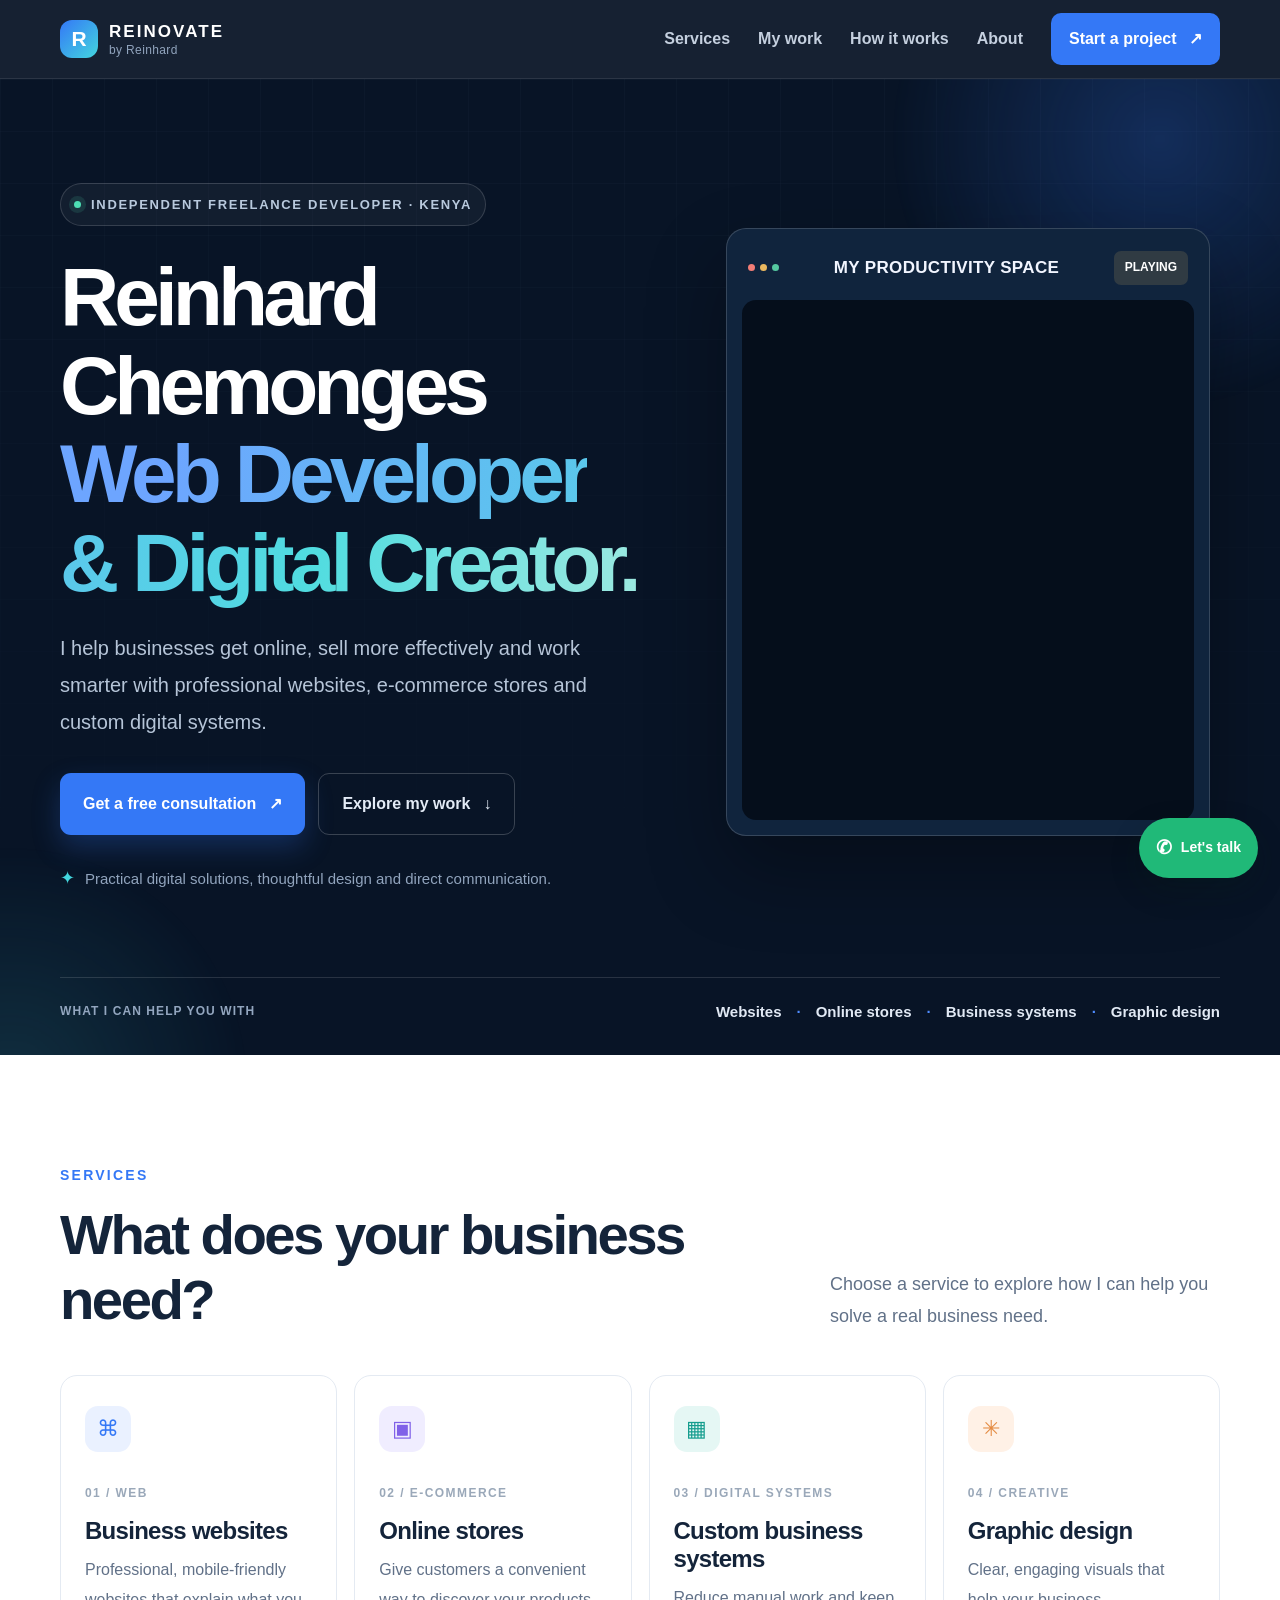
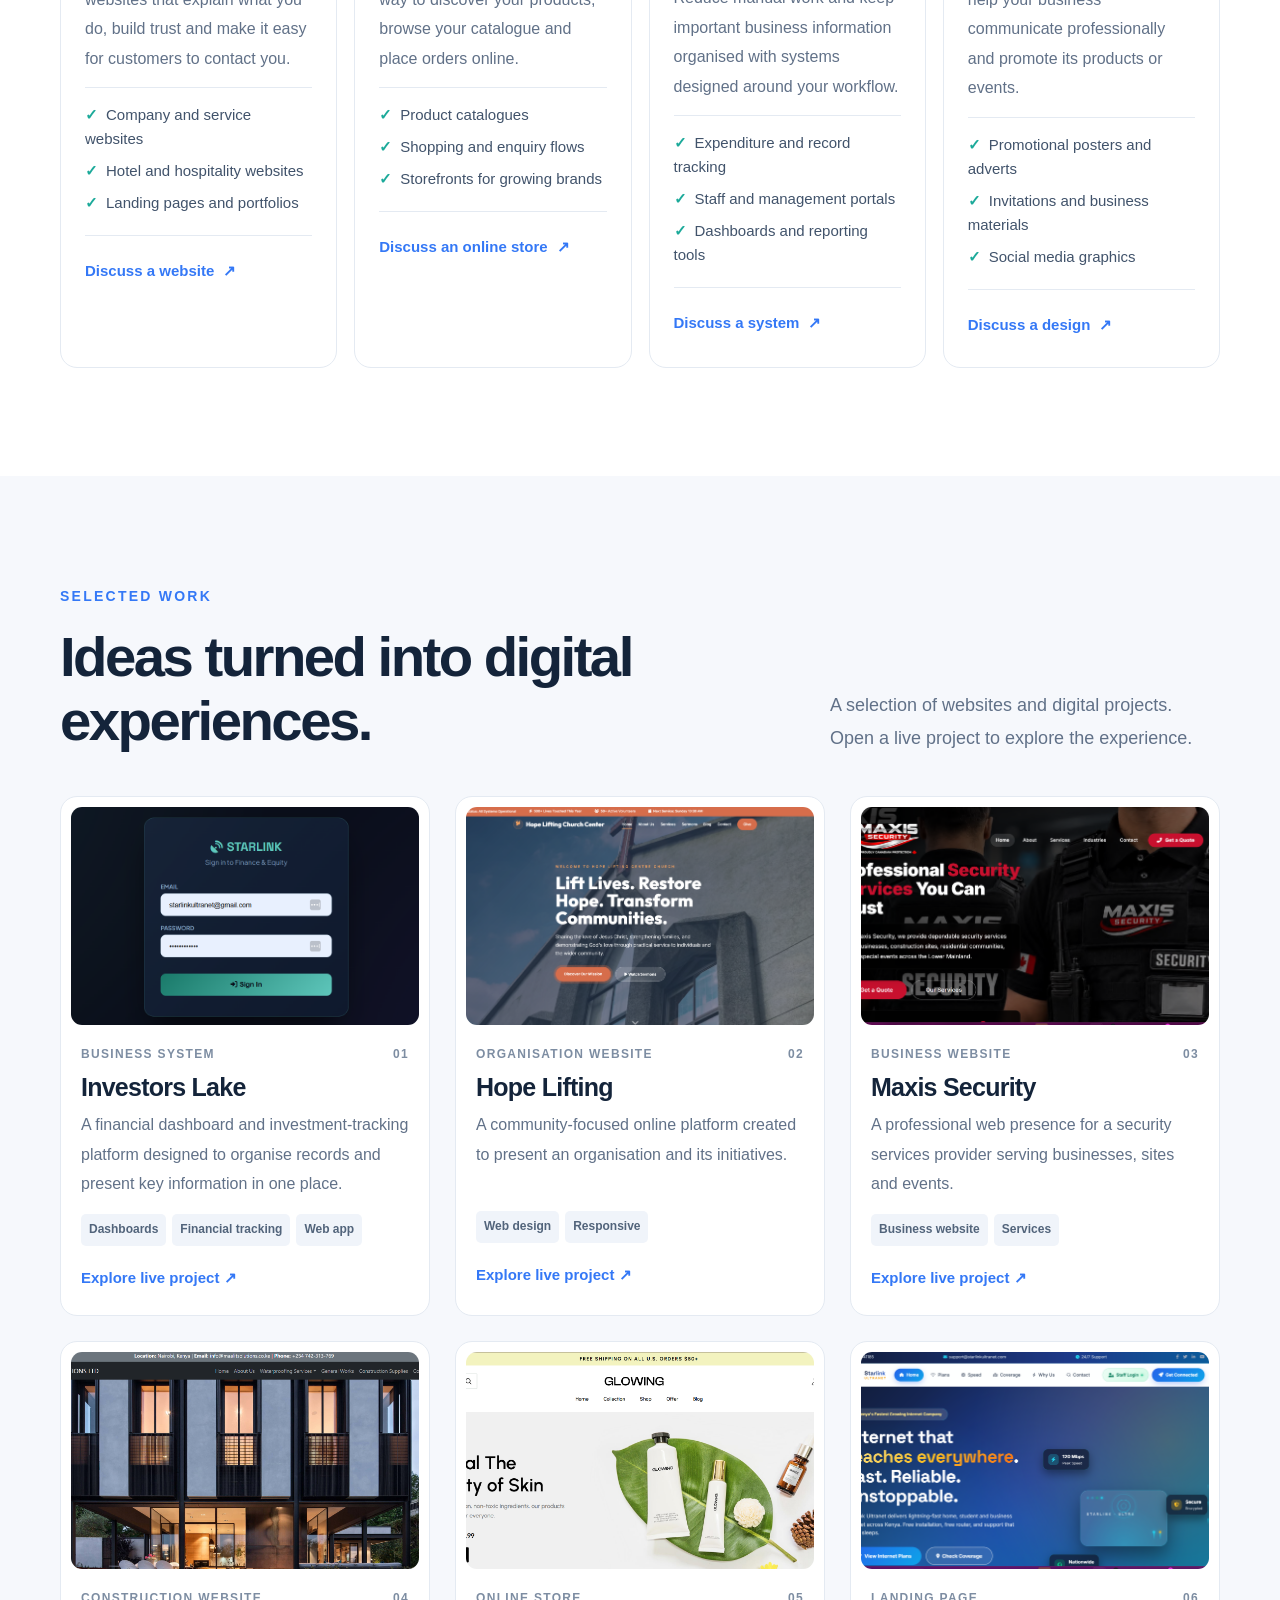
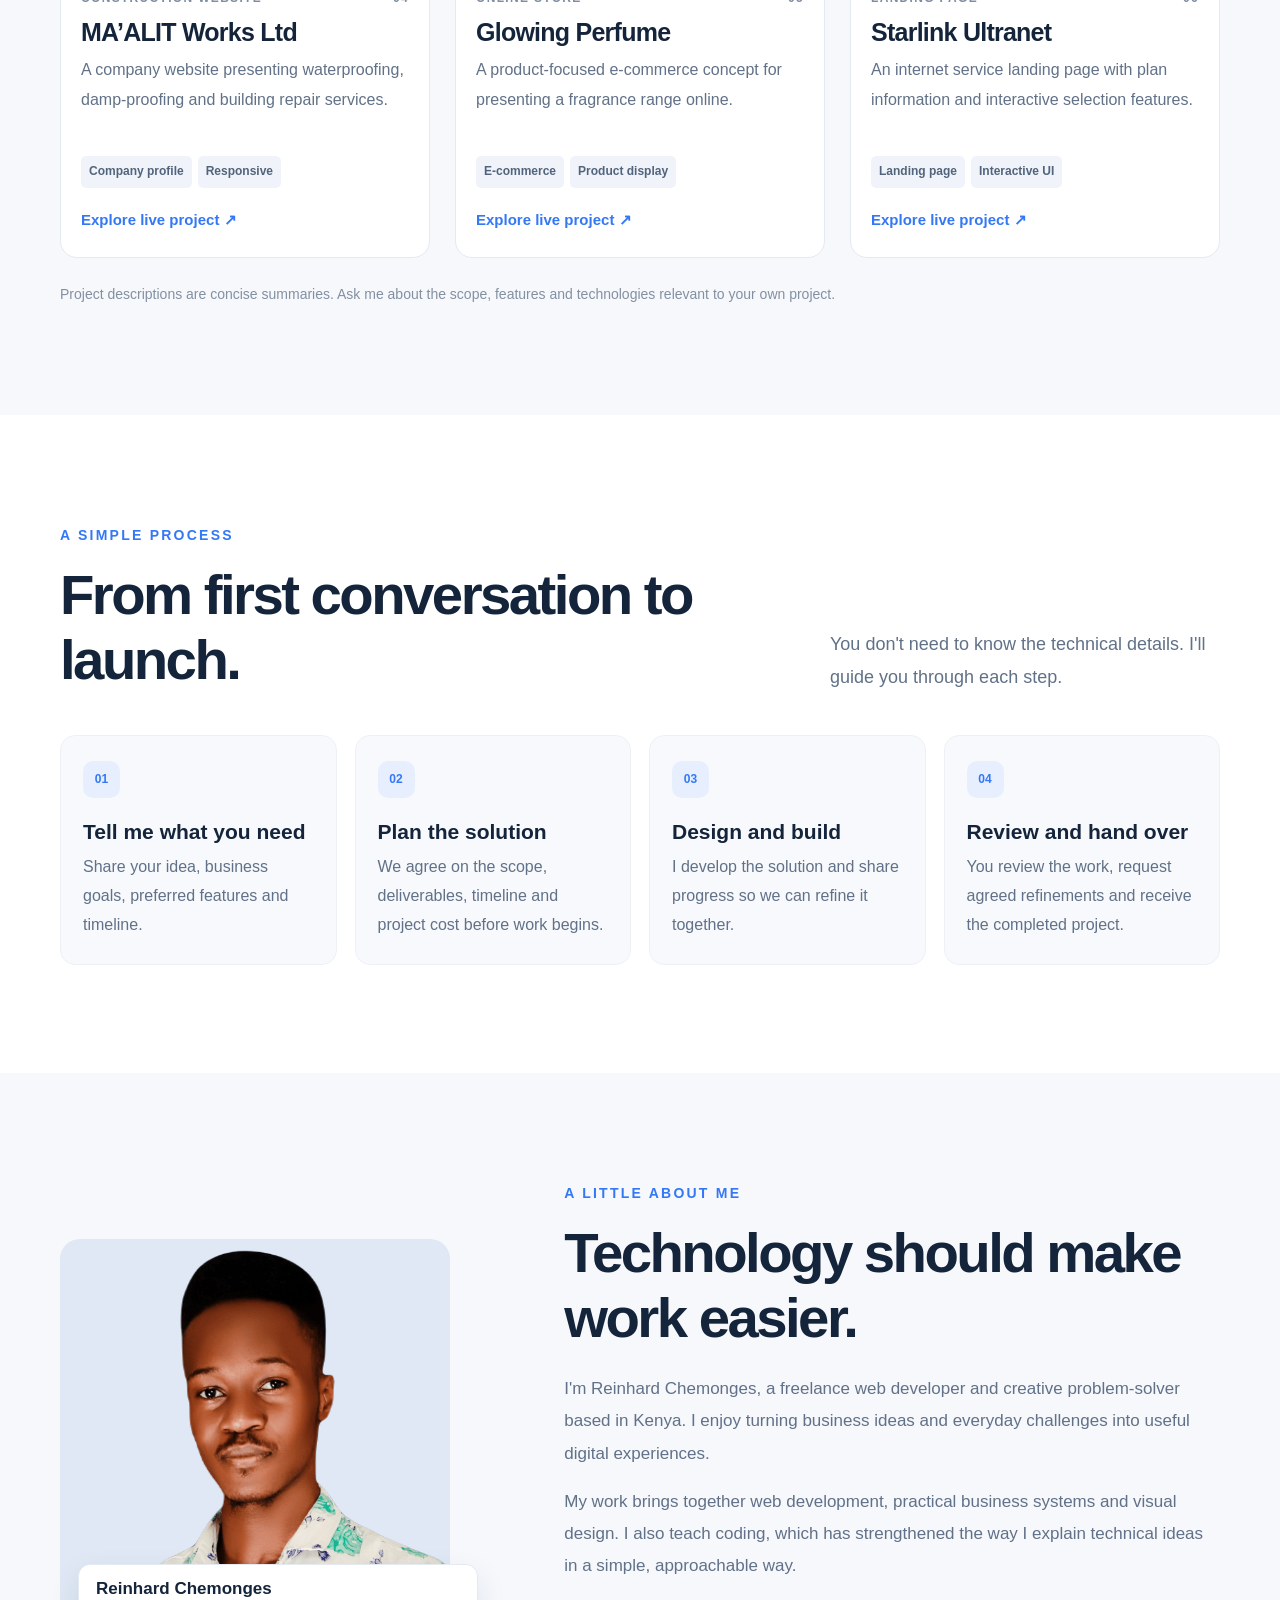
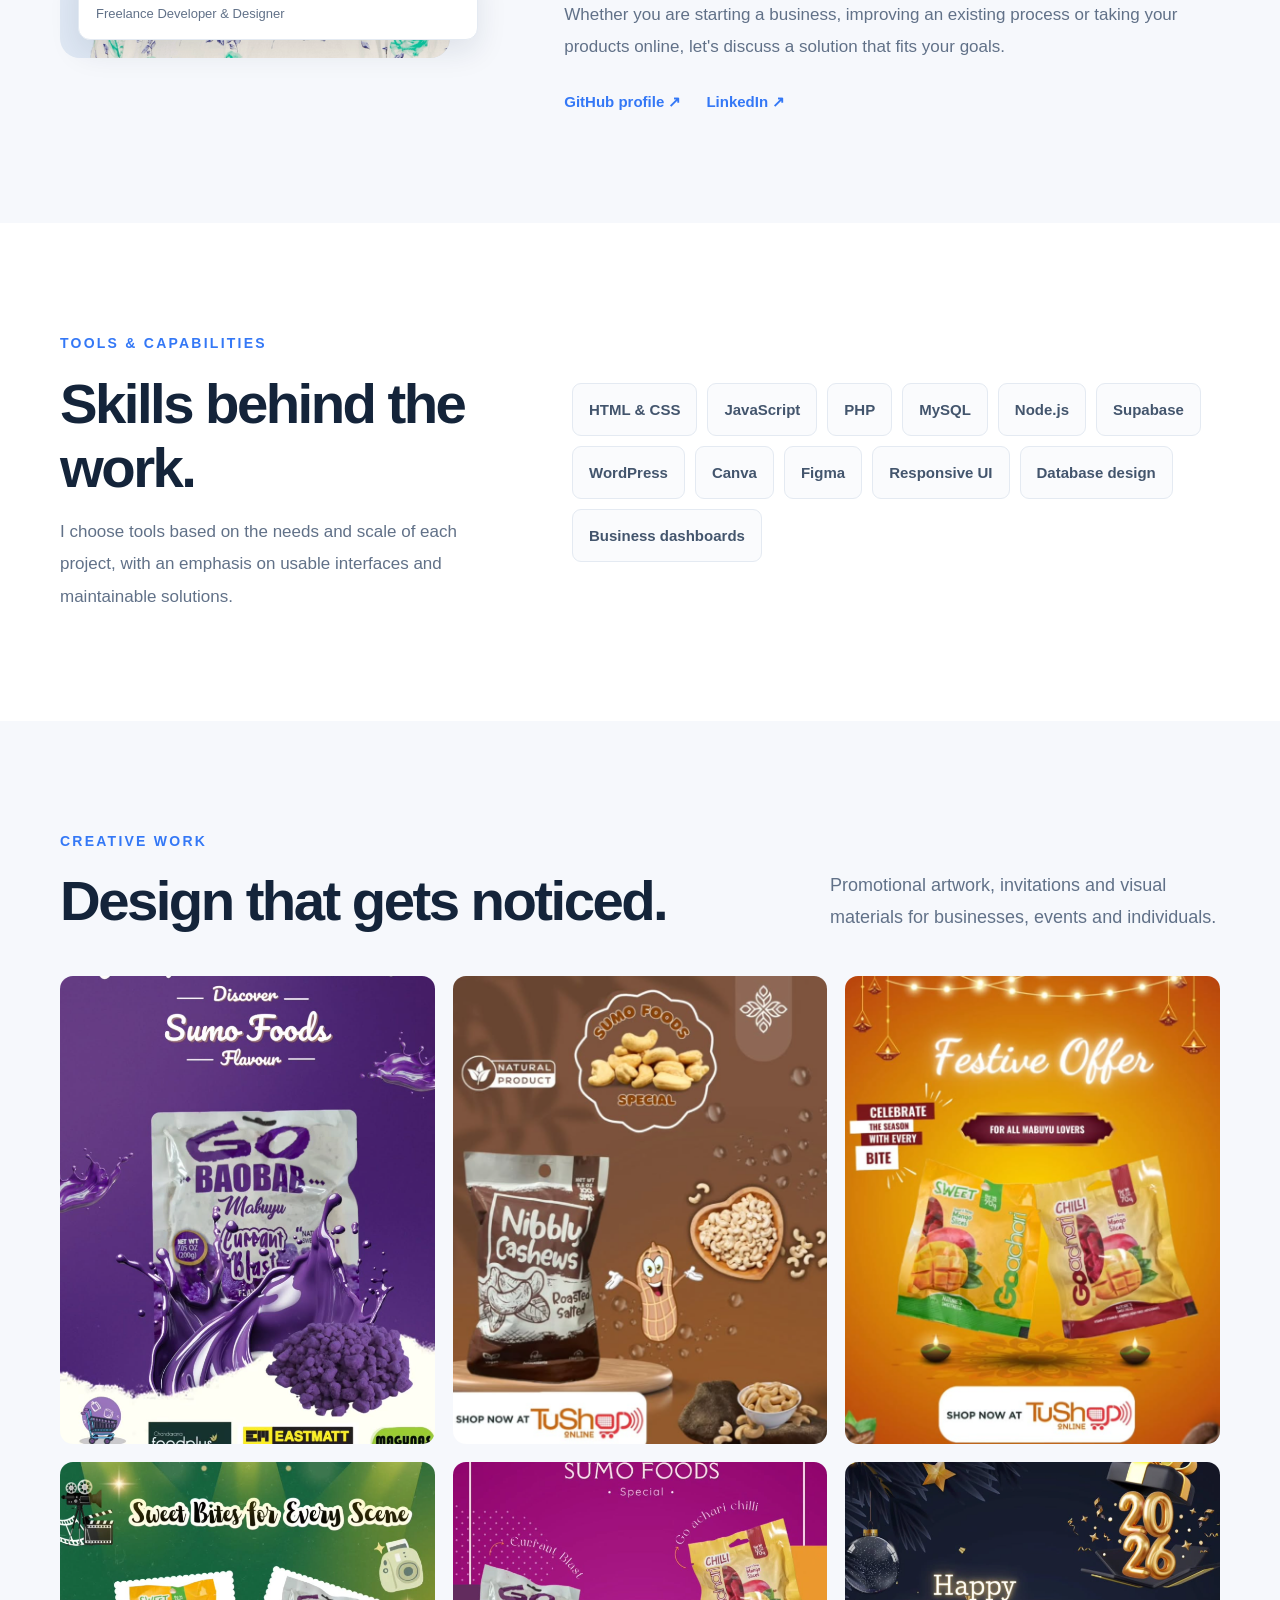
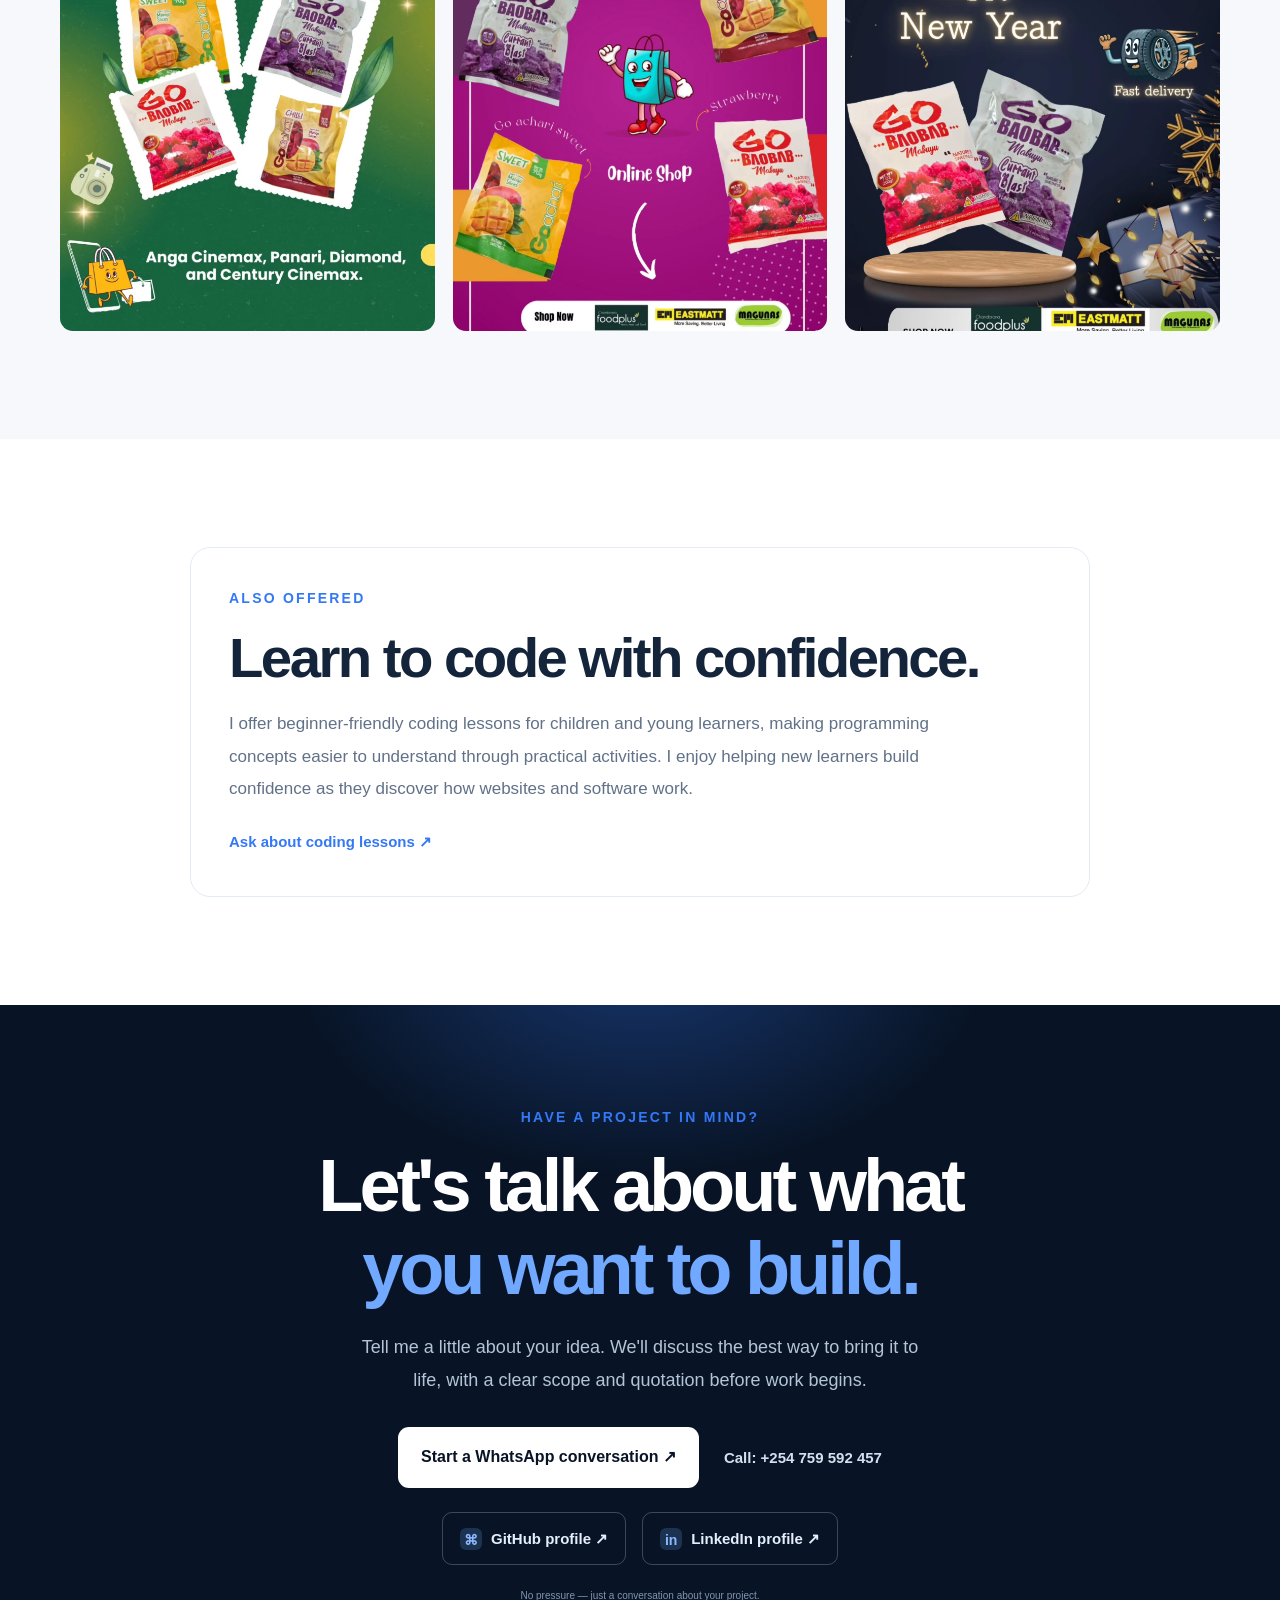
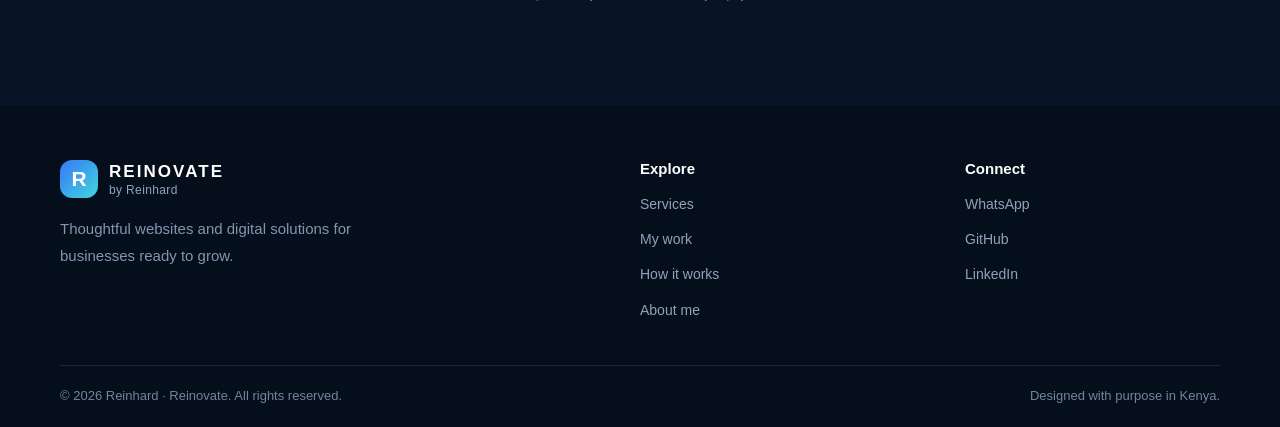
==== commit eba49fe0: "Use the correct workspace video and autoplay it continuously" ====
--- a/index.html
+++ b/index.html
@@ -23,7 +23,7 @@
   <title>Reinhard Chemonges | Freelance Web Developer & Website Designer in Kenya</title>
   <link rel="preconnect" href="https://fonts.googleapis.com">
   <link rel="preconnect" href="https://fonts.gstatic.com" crossorigin>
-  <link href="https://fonts.googleapis.com/css2?family=DM+Sans:wght@400;500;600;700&family=Manrope:wght@500;600;700;800&display=swap" rel="stylesheet">
+  <link href="https://fonts.googleapis.com/css2?family=Inter:wght@300;400;500;600;700;800;900&family=Space+Grotesk:wght@400;500;600;700&display=swap" rel="stylesheet">
   <link rel="stylesheet" href="style.css">
   <script type="application/ld+json">
   {
@@ -103,8 +103,8 @@
         <div class="hero-visual reveal">
           <div class="hero-video-frame">
             <div class="hero-video-top"><span class="window-dots"><i></i><i></i><i></i></span><strong>MY PRODUCTIVITY SPACE</strong><span class="live-label">PLAYING</span></div>
-            <video class="hero-setup-video" autoplay muted loop controls playsinline preload="metadata" aria-label="Reinhard's productivity and coding workspace">
-              <source src="./videos/Video.mp4" type="video/mp4">
+            <video class="hero-setup-video" autoplay muted loop playsinline preload="auto" aria-label="Reinhard productivity space video, playing automatically on repeat">
+              <source src="./videos/Video2.mp4" type="video/mp4">
               Your browser does not support video playback.
             </video>
           </div>
@@ -201,5 +201,23 @@
   <a class="whatsapp-float" href="https://wa.me/254759592457?text=Hello%20Reinhard%2C%20I%27d%20like%20to%20discuss%20a%20project." target="_blank" rel="noopener" aria-label="Chat with Reinhard on WhatsApp"><span>✆</span> Let's talk</a>
   <div class="lightbox" id="lightbox" role="dialog" aria-modal="true" aria-label="Graphic design preview"><button class="lightbox-close" type="button" aria-label="Close preview">×</button><img id="lightboxImage" src="" alt="Expanded graphic design"></div>
   <script src="script.js" defer></script>
+<script>
+(() => {
+  const video = document.querySelector('.hero-setup-video');
+  if (!video) return;
+  video.muted = true;
+  video.loop = true;
+  video.playsInline = true;
+  const startPlayback = () => {
+    if (document.visibilityState === 'visible') {
+      const attempt = video.play();
+      if (attempt && typeof attempt.catch === 'function') attempt.catch(() => {});
+    }
+  };
+  video.addEventListener('canplay', startPlayback, { once: true });
+  document.addEventListener('visibilitychange', startPlayback);
+  startPlayback();
+})();
+</script>
 </body>
 </html>
--- a/style.css
+++ b/style.css
@@ -124,3 +124,11 @@
  .hero-video-top strong{font-size:12px}
  .hero-video-top .live-label{font-size:9px;padding:5px 7px}
 }
+
+
+/* Direct links to professional profiles in the contact section */
+.contact-socials{display:flex;justify-content:center;align-items:center;gap:16px;flex-wrap:wrap;margin-top:24px}
+.contact-socials a{display:inline-flex;align-items:center;gap:9px;padding:12px 17px;border:1px solid rgba(255,255,255,.22);border-radius:10px;color:#e5eefb;font-size:15px;font-weight:800;transition:background .2s,border-color .2s,transform .2s}
+.contact-socials a:hover{background:rgba(255,255,255,.09);border-color:rgba(112,169,255,.8);transform:translateY(-2px)}
+.contact-socials a span{display:grid;place-items:center;min-width:22px;height:22px;border-radius:6px;background:rgba(112,169,255,.2);color:#8db8ff;font-size:14px;font-weight:900}
+@media(max-width:760px){.contact-socials{gap:10px}.contact-socials a{font-size:14px;padding:11px 13px}}
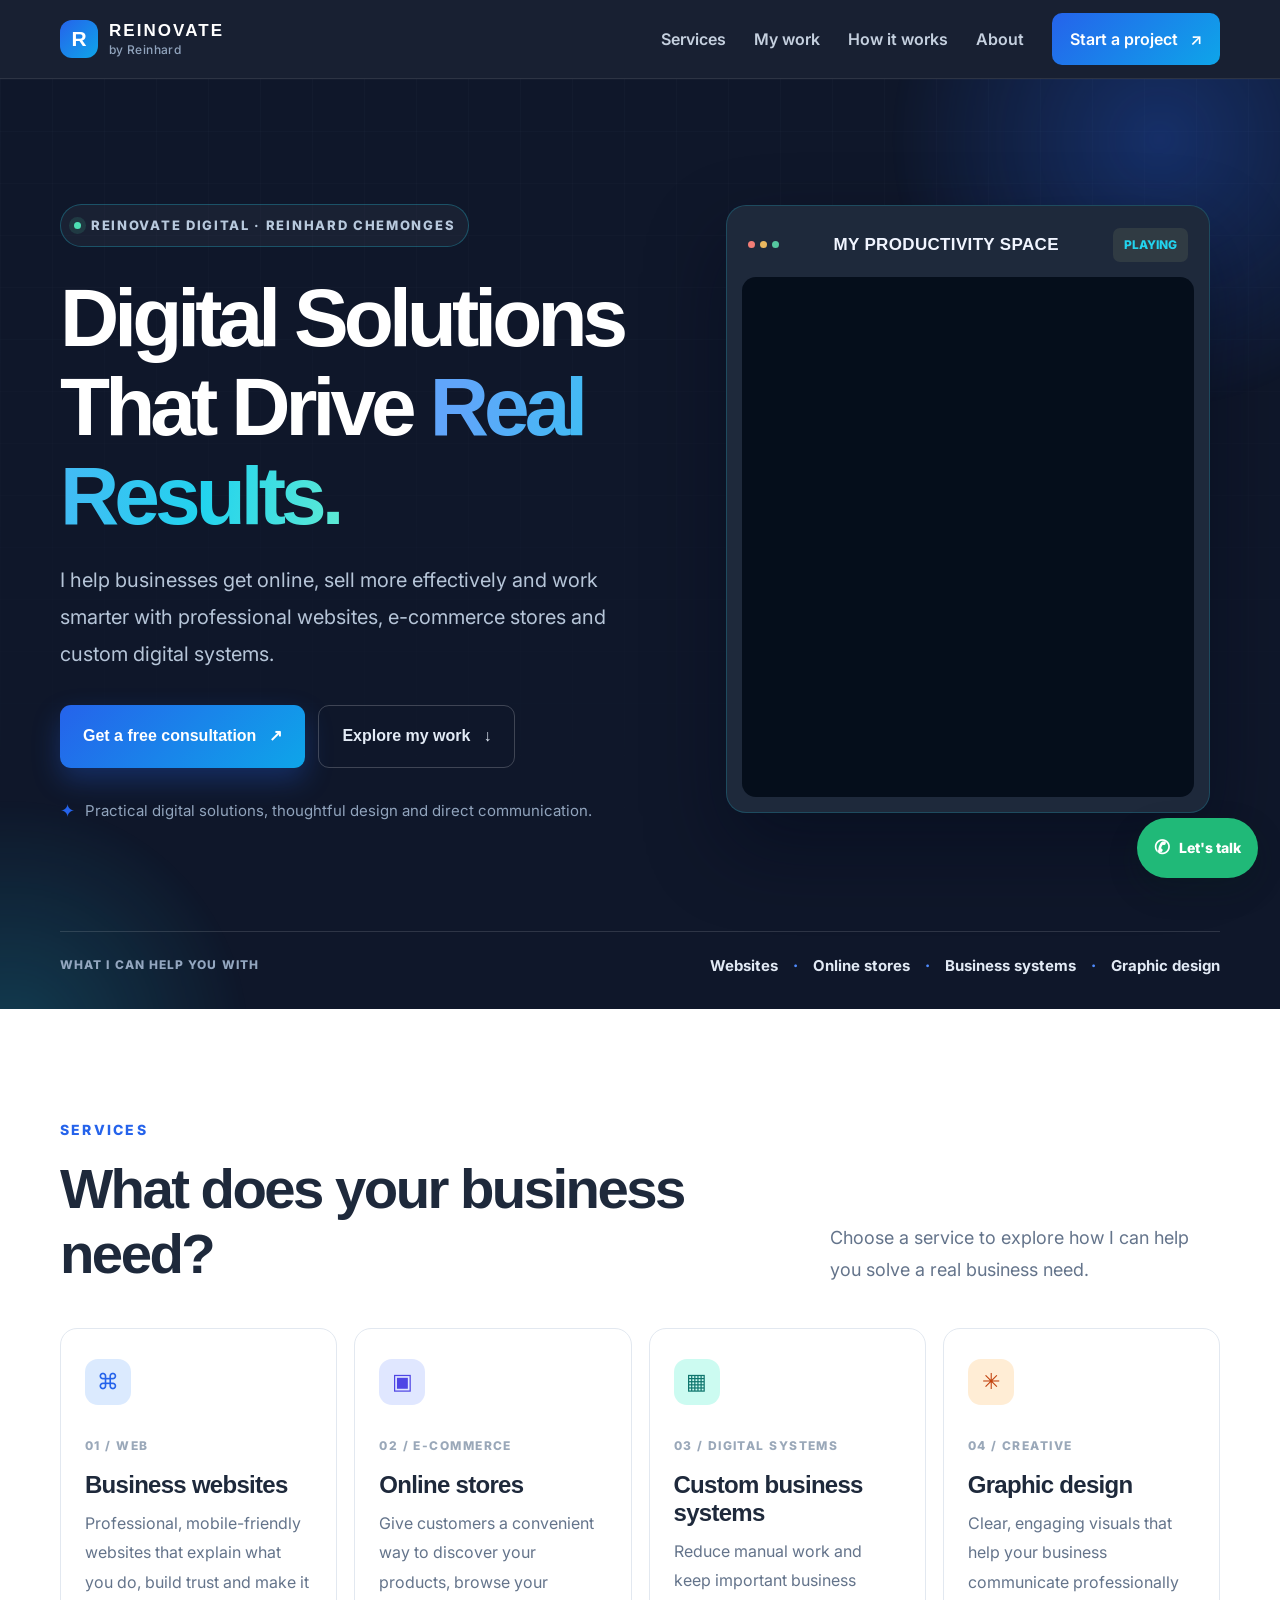
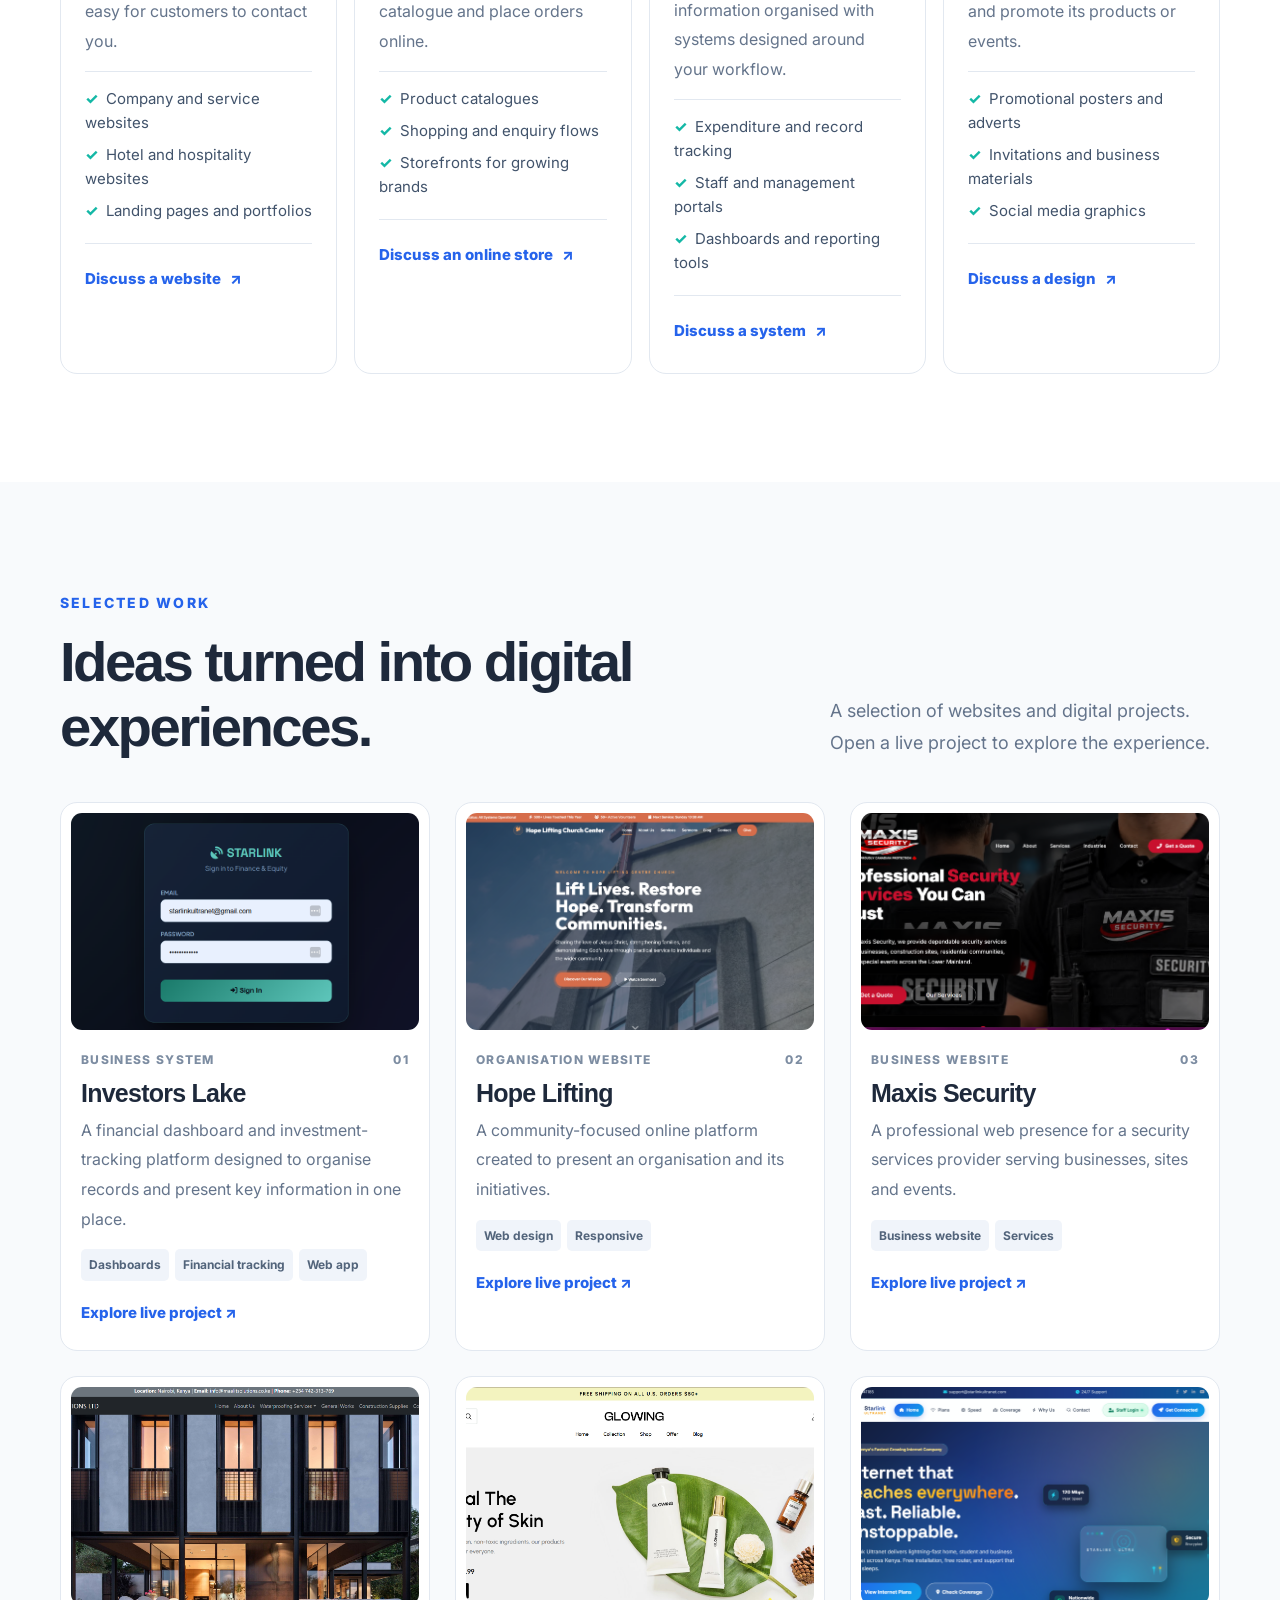
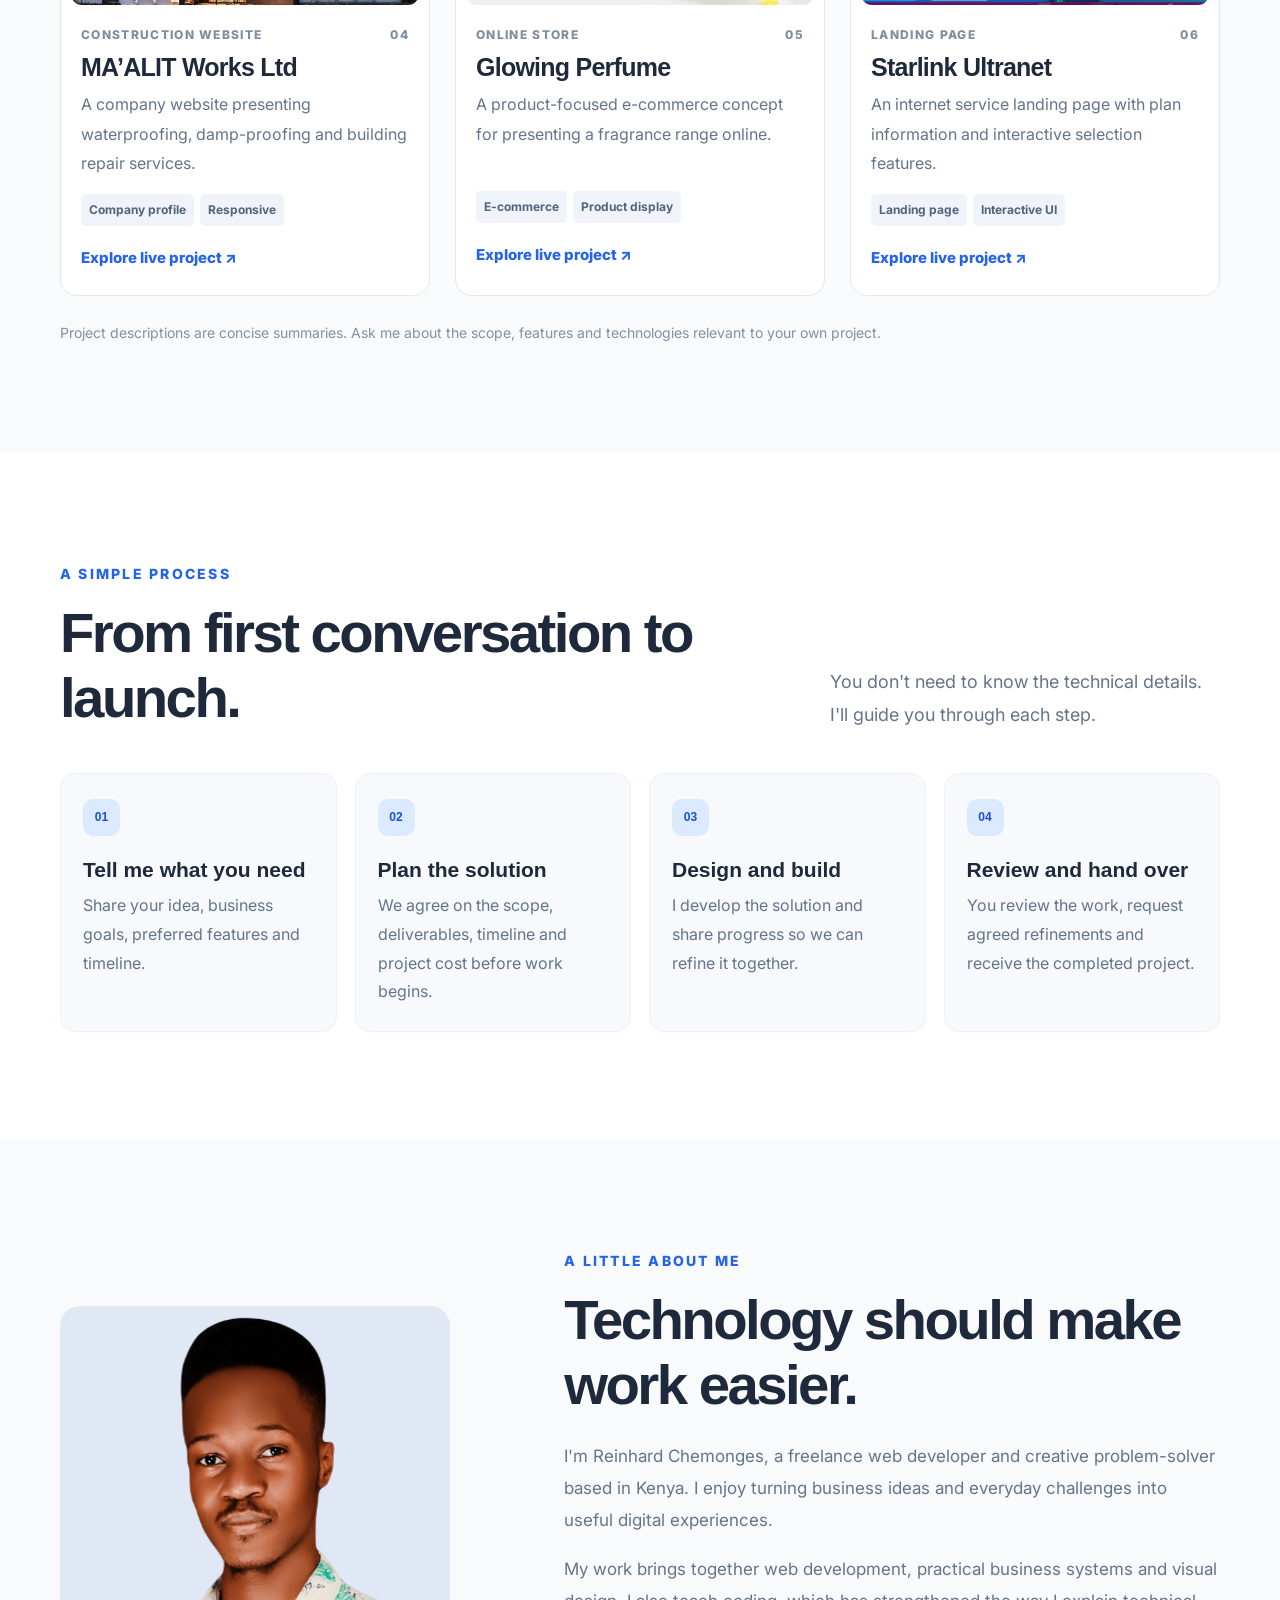
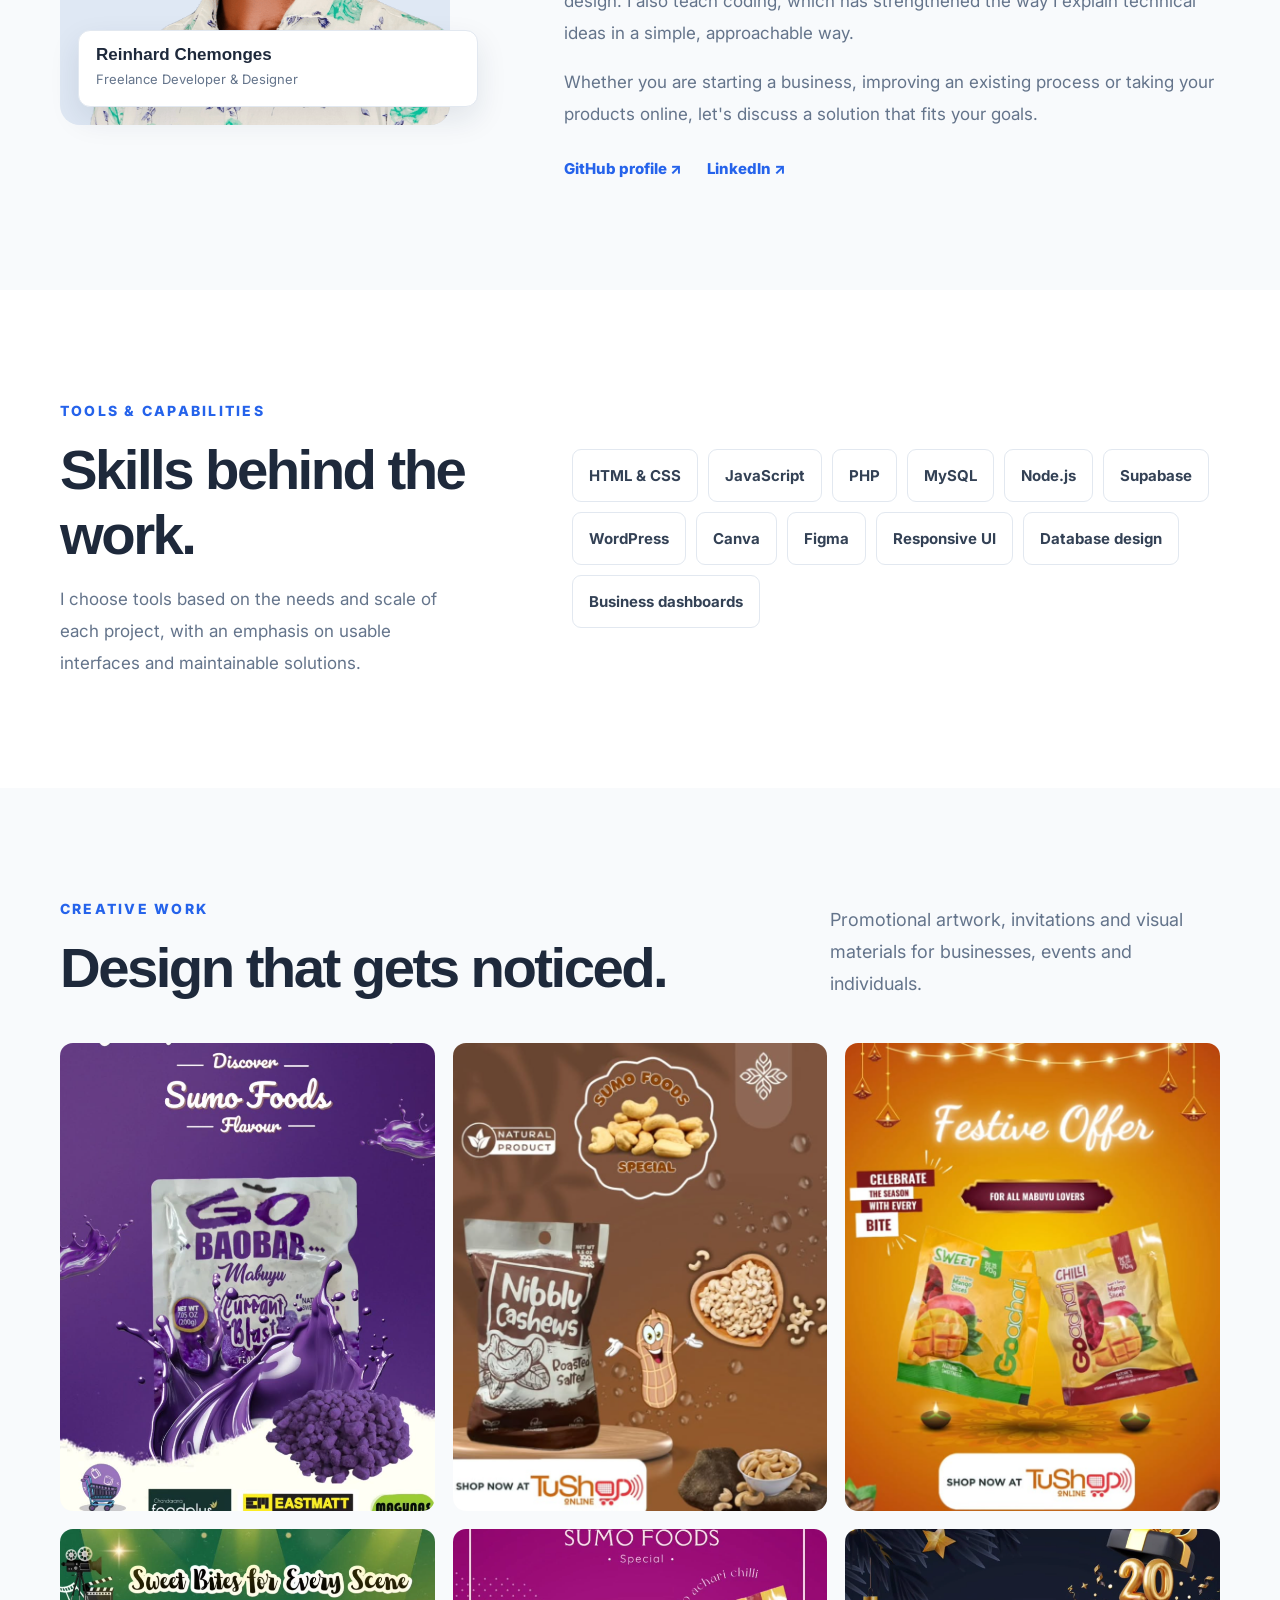
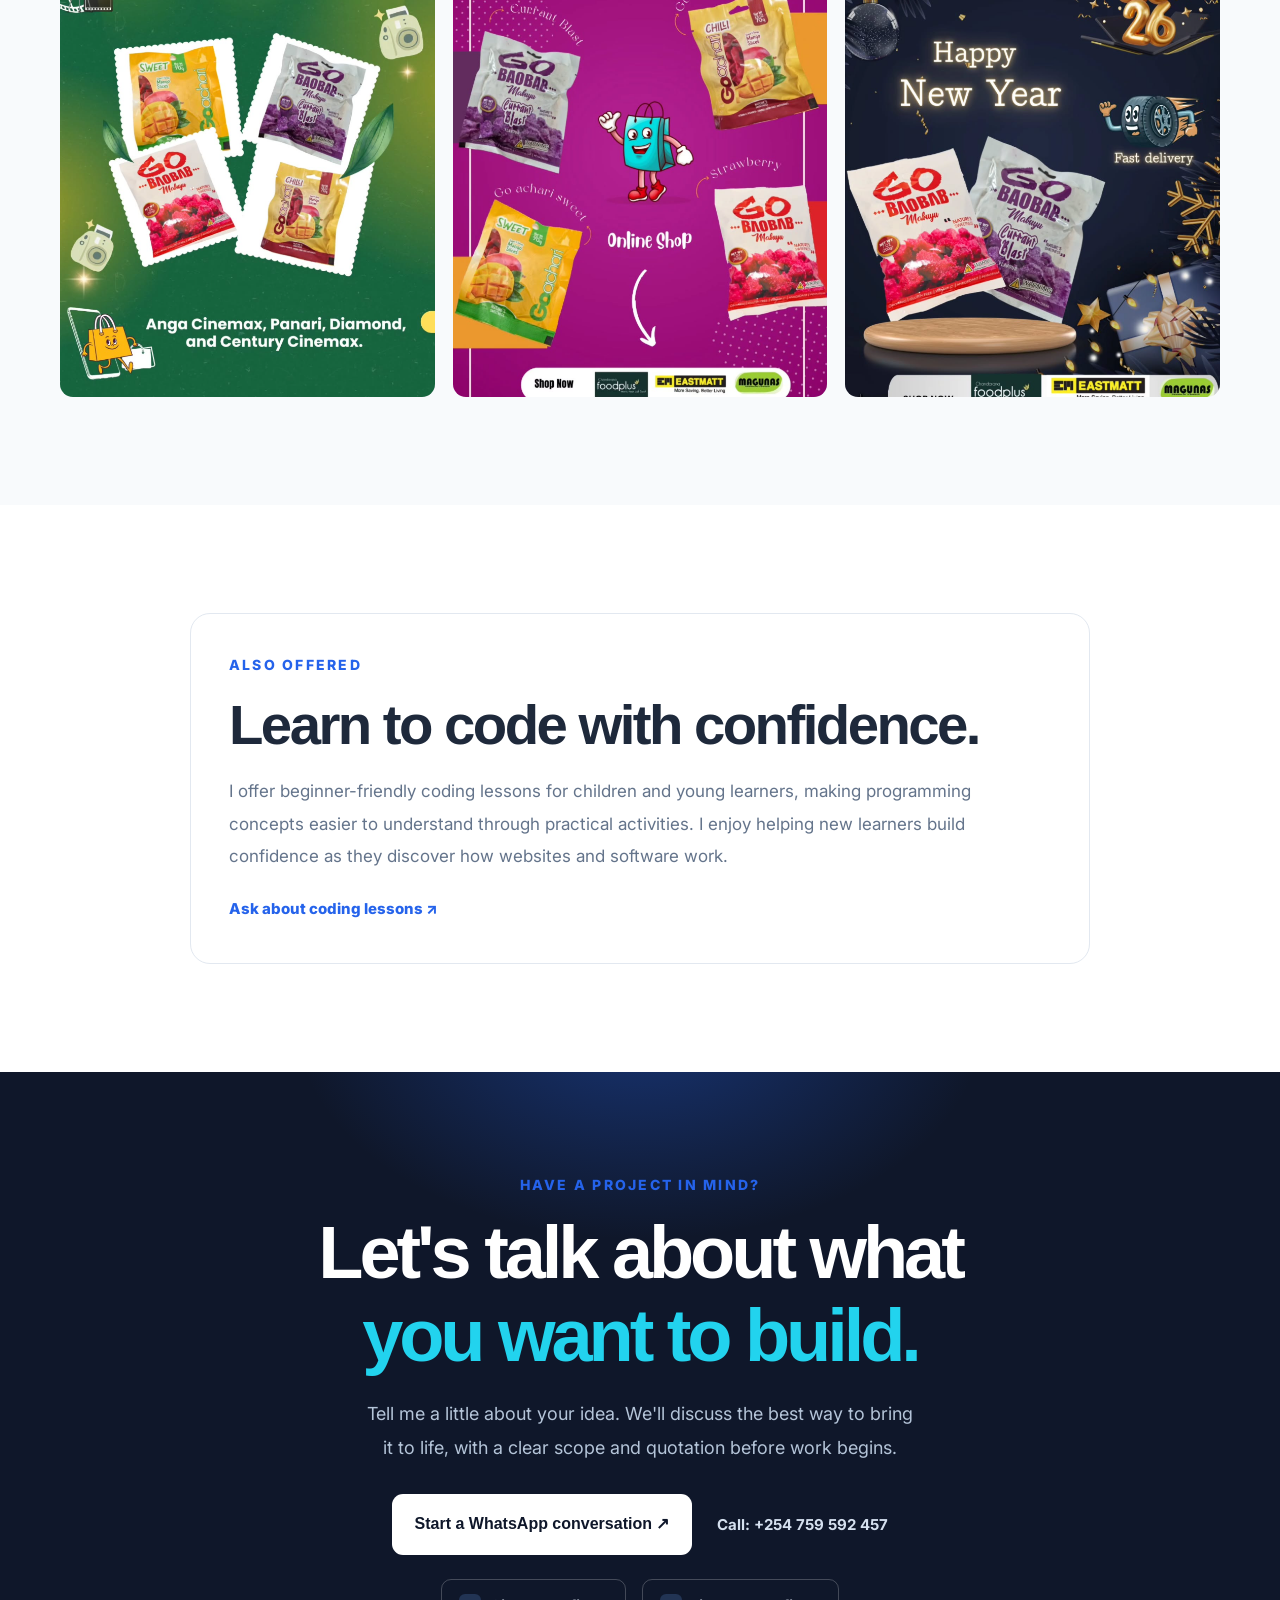
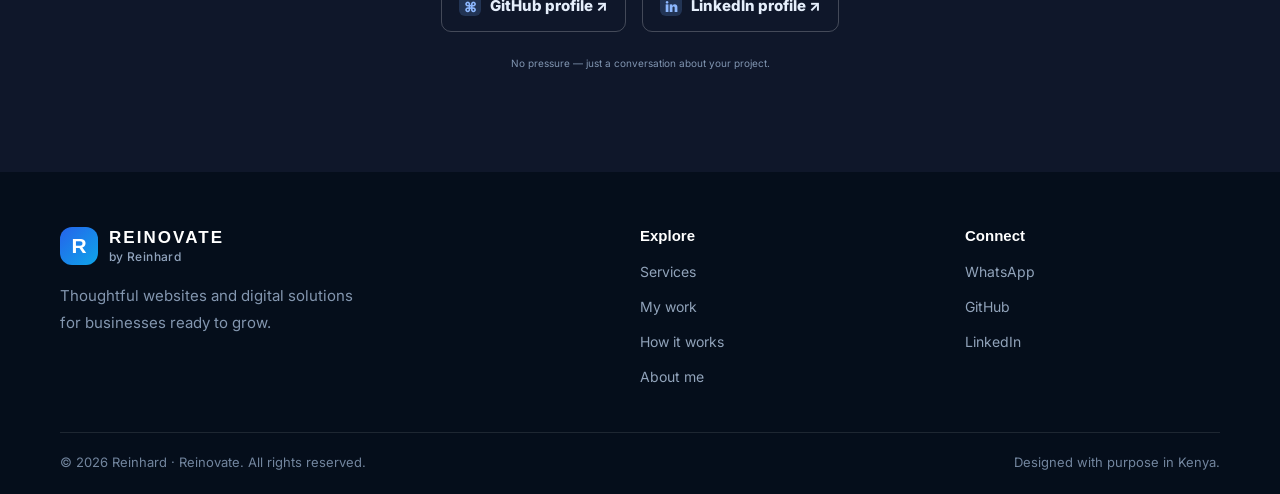
==== commit 7fb1fbfc: "Refresh homepage headline for the new digital solutions theme" ====
--- a/index.html
+++ b/index.html
@@ -91,8 +91,8 @@
       <div class="hero-orb orb-one"></div><div class="hero-orb orb-two"></div><div class="hero-grid"></div>
       <div class="wrap hero-layout">
         <div class="hero-copy reveal">
-          <div class="eyebrow"><span class="pulse-dot"></span> INDEPENDENT FREELANCE DEVELOPER · KENYA</div>
-          <h1>Reinhard Chemonges <span class="gradient-text">Web Developer & Digital Creator.</span></h1>
+          <div class="eyebrow"><span class="pulse-dot"></span> REINOVATE DIGITAL · REINHARD CHEMONGES</div>
+          <h1>Digital Solutions<br>That Drive <span class="gradient-text">Real Results.</span></h1>
           <p class="hero-lead">I help businesses get online, sell more effectively and work smarter with professional websites, e-commerce stores and custom digital systems.</p>
           <div class="hero-actions">
             <a class="button button-primary" href="https://wa.me/254759592457?text=Hello%20Reinhard%2C%20I%27d%20like%20a%20free%20project%20consultation." target="_blank" rel="noopener">Get a free consultation <span>↗</span></a>
--- a/style.css
+++ b/style.css
@@ -1,15 +1,15 @@
 :root{--navy:#081426;--navy-2:#0d1d33;--navy-3:#132945;--ink:#14243a;--muted:#617188;--paper:#f6f8fc;--white:#fff;--line:#e4eaf2;--blue:#3478f6;--blue-dark:#205bd0;--cyan:#43d6df;--teal:#1caa9a;--violet:#8865ef;--orange:#f29b58;--shadow:0 22px 60px rgba(15,35,65,.09);--radius:22px;--ease:cubic-bezier(.2,.8,.2,1)}
-*{box-sizing:border-box;margin:0}html{scroll-behavior:smooth;scroll-padding-top:88px}body{font:400 16px/1.7 'DM Sans',sans-serif;color:var(--ink);background:var(--white);-webkit-font-smoothing:antialiased;overflow-x:hidden}body.menu-open{overflow:hidden}a{color:inherit;text-decoration:none}button{font:inherit}img,video{display:block;max-width:100%}:focus-visible{outline:3px solid var(--cyan);outline-offset:4px}.wrap{width:min(1160px,calc(100% - 48px));margin:auto}.section{padding:108px 0}.section-kicker{display:block;color:var(--blue);font-size:11px;font-weight:800;letter-spacing:.16em;margin-bottom:15px}.section-heading{display:flex;align-items:end;justify-content:space-between;gap:40px;margin-bottom:42px}.section-heading h2,.about-copy h2,.skills-layout h2,.teaching-layout h2{font:800 clamp(32px,4vw,48px)/1.12 'Manrope',sans-serif;letter-spacing:-.045em}.section-heading>p{max-width:390px;color:var(--muted);font-size:15px}.site-nav{position:sticky;top:0;z-index:100;background:rgba(8,20,38,.94);backdrop-filter:blur(18px);border-bottom:1px solid rgba(255,255,255,.09)}.nav-inner{height:78px;display:flex;align-items:center;justify-content:space-between}.brand{display:flex;align-items:center;gap:11px;color:white;font:800 14px 'Manrope',sans-serif;letter-spacing:.12em}.brand small{display:block;color:#91a4bd;font:500 10px 'DM Sans',sans-serif;letter-spacing:.03em;margin-top:1px}.brand-mark{width:38px;height:38px;border-radius:12px;display:grid;place-items:center;background:linear-gradient(135deg,var(--blue),var(--cyan));color:white;font:800 21px 'Manrope',sans-serif;letter-spacing:0}.nav-links{display:flex;align-items:center;gap:30px;color:#c5d0df;font-size:13px;font-weight:600}.nav-links>a:not(.nav-cta):hover{color:white}.nav-cta{background:var(--blue);color:white;padding:12px 18px;border-radius:10px;transition:.25s}.nav-cta:hover{background:#4c8bff;transform:translateY(-2px)}.nav-cta span{margin-left:8px}.menu-toggle{display:none}
-.hero{position:relative;overflow:hidden;background:var(--navy);color:white;padding:104px 0 30px;isolation:isolate}.hero-grid{position:absolute;inset:0;z-index:-2;opacity:.18;background-image:linear-gradient(rgba(164,194,230,.16) 1px,transparent 1px),linear-gradient(90deg,rgba(164,194,230,.16) 1px,transparent 1px);background-size:52px 52px;mask-image:linear-gradient(to bottom,black,transparent 90%)}.hero-orb{position:absolute;z-index:-1;border-radius:50%;filter:blur(2px);pointer-events:none}.orb-one{width:560px;height:560px;right:-160px;top:-220px;background:radial-gradient(circle,rgba(52,120,246,.25),transparent 68%)}.orb-two{width:500px;height:500px;left:-240px;bottom:-280px;background:radial-gradient(circle,rgba(67,214,223,.14),transparent 68%)}.hero-layout{display:grid;grid-template-columns:1.08fr .92fr;gap:65px;align-items:center}.eyebrow{display:inline-flex;align-items:center;gap:10px;color:#b8c9dd;font-size:10px;font-weight:800;letter-spacing:.13em;border:1px solid rgba(255,255,255,.15);background:rgba(255,255,255,.045);padding:9px 13px;border-radius:100px}.pulse-dot{width:7px;height:7px;border-radius:50%;background:#4de0b4;box-shadow:0 0 0 5px rgba(77,224,180,.13)}.hero h1{font:800 clamp(44px,6vw,72px)/1.06 'Manrope',sans-serif;letter-spacing:-.06em;margin:27px 0 22px;max-width:680px}.gradient-text{background:linear-gradient(100deg,#6da5ff 10%,#50dce0 70%,#9ce9e0);-webkit-background-clip:text;background-clip:text;color:transparent}.hero-lead{max-width:570px;color:#b6c5d8;font-size:18px;line-height:1.75}.hero-actions{display:flex;flex-wrap:wrap;gap:13px;margin-top:32px}.button{display:inline-flex;align-items:center;justify-content:center;gap:13px;padding:15px 21px;border-radius:11px;font-size:13px;font-weight:800;transition:transform .25s,background .25s,box-shadow .25s}.button:hover{transform:translateY(-3px)}.button-primary{background:var(--blue);color:white;box-shadow:0 12px 28px rgba(52,120,246,.25)}.button-primary:hover{background:#4d8aff;box-shadow:0 16px 32px rgba(52,120,246,.32)}.button-ghost{border:1px solid rgba(255,255,255,.2);color:#e3ebf6}.button-ghost:hover{background:rgba(255,255,255,.08)}.hero-proof{display:flex;align-items:center;gap:10px;color:#91a4bd;font-size:12px;margin-top:28px}.proof-icon{color:var(--cyan);font-size:18px}.hero-visual{position:relative;padding:22px 10px 35px}.visual-frame{background:#10243d;border:1px solid rgba(255,255,255,.14);border-radius:19px;padding:13px;box-shadow:0 35px 80px rgba(0,0,0,.3);transform:rotate(1.5deg)}.visual-top,.visual-bottom{display:flex;align-items:center;justify-content:space-between;color:#8fa4bf;font-size:8px;font-weight:800;letter-spacing:.13em;padding:7px 7px 13px}.window-dots{display:flex;gap:5px}.window-dots i{width:6px;height:6px;border-radius:50%;background:#f27d76}.window-dots i:nth-child(2){background:#eab85f}.window-dots i:nth-child(3){background:#55c8a0}.live-label{color:#69d6b0}.visual-screen{position:relative;overflow:hidden;min-height:315px;border-radius:12px;padding:36px;background:linear-gradient(145deg,#142f50,#0d1b30 75%);isolation:isolate}.visual-screen:before{content:"";position:absolute;z-index:-1;width:300px;height:300px;right:-100px;top:-110px;border-radius:50%;background:radial-gradient(circle,rgba(52,120,246,.35),transparent 68%)}.screen-kicker{font-size:9px;color:#73dce0;font-weight:800;letter-spacing:.2em}.screen-title{font:800 clamp(28px,3.5vw,43px)/1.15 'Manrope',sans-serif;letter-spacing:-.05em;margin:18px 0 20px}.screen-title em{font-style:normal;color:#70a9ff}.screen-lines{display:grid;gap:8px;width:70%}.screen-lines i{height:5px;border-radius:10px;background:rgba(188,208,235,.2)}.screen-lines i:nth-child(2){width:82%}.screen-lines i:nth-child(3){width:58%}.screen-button{display:inline-flex;gap:20px;align-items:center;margin-top:27px;padding:10px 14px;background:#3478f6;border-radius:7px;font-size:10px;font-weight:800}.screen-button b{font-size:15px}.screen-orbit{position:absolute;border:1px solid rgba(101,168,255,.28);border-radius:50%;width:190px;height:190px;right:-58px;bottom:-90px}.orbit-b{width:125px;height:125px;right:-25px;bottom:-55px;border-color:rgba(67,214,223,.28)}.visual-bottom{padding:13px 8px 3px;font-size:7px}.floating-note{position:absolute;right:-12px;bottom:0;display:flex;align-items:center;gap:11px;padding:14px 17px;background:white;color:var(--ink);border-radius:13px;box-shadow:0 16px 38px rgba(0,0,0,.2)}.note-icon{display:grid;place-items:center;width:34px;height:34px;border-radius:10px;background:#eaf2ff;color:var(--blue);font-size:21px}.floating-note b,.floating-note small{display:block}.floating-note b{font-size:11px}.floating-note small{font-size:9px;color:var(--muted);margin-top:2px}.hero-bottom{display:flex;justify-content:space-between;gap:25px;align-items:center;margin-top:83px;padding:20px 0 0;border-top:1px solid rgba(255,255,255,.13);color:#93a6bf;font-size:9px;font-weight:800;letter-spacing:.12em}.hero-bottom>div{display:flex;gap:15px;align-items:center;color:#e1e9f4;font-size:11px;letter-spacing:0}.hero-bottom i{color:#4f8cff;font-style:normal}
-.services-section{background:#fff}.service-grid{display:grid;grid-template-columns:repeat(4,1fr);gap:17px}.service-card{padding:27px 22px 24px;border:1px solid var(--line);border-radius:17px;background:white;transition:transform .3s,box-shadow .3s,border-color .3s}.service-card:hover{transform:translateY(-6px);box-shadow:var(--shadow);border-color:#cbdaf1}.service-icon{width:46px;height:46px;display:grid;place-items:center;border-radius:13px;font-size:22px;margin-bottom:23px}.icon-blue{background:#eaf1ff;color:#3478f6}.icon-violet{background:#f0edff;color:#8061e8}.icon-teal{background:#e5f7f4;color:#159d8e}.icon-orange{background:#fff1e6;color:#e48b42}.service-number{font-size:9px;font-weight:800;letter-spacing:.12em;color:#9aa8b9}.service-card h3{font:800 19px 'Manrope',sans-serif;letter-spacing:-.03em;margin:10px 0}.service-card>p{color:var(--muted);font-size:12px;line-height:1.75;min-height:84px}.service-card ul{list-style:none;padding:15px 0 20px;margin:14px 0 18px;border-top:1px solid var(--line);border-bottom:1px solid var(--line);display:grid;gap:8px}.service-card li{font-size:11px;color:#41536b}.service-card li:before{content:"✓";color:var(--teal);font-weight:800;margin-right:8px}.text-link{display:inline-flex;align-items:center;gap:9px;color:var(--blue);font-size:12px;font-weight:800}.text-link:hover{color:var(--blue-dark);gap:13px}
-.work-section{background:var(--paper)}.project-grid{display:grid;grid-template-columns:repeat(3,1fr);gap:25px}.project-card{background:white;border:1px solid var(--line);border-radius:17px;overflow:hidden;padding:10px 10px 22px;transition:transform .3s,box-shadow .3s}.project-card:hover{transform:translateY(-5px);box-shadow:var(--shadow)}.project-image{display:block;position:relative;overflow:hidden;aspect-ratio:16/10;border-radius:11px;background:#e9eef6}.project-image img{width:100%;height:100%;object-fit:cover;transition:transform .5s}.project-card:hover .project-image img{transform:scale(1.045)}.image-action{position:absolute;right:12px;bottom:12px;padding:8px 11px;border-radius:7px;background:rgba(8,20,38,.88);color:white;font-size:10px;font-weight:700;opacity:0;transform:translateY(5px);transition:.25s}.project-card:hover .image-action{opacity:1;transform:none}.project-meta{display:flex;justify-content:space-between;margin:19px 10px 8px;color:#7d8da2;font-size:9px;font-weight:800;letter-spacing:.11em}.project-card h3{font:800 20px 'Manrope',sans-serif;letter-spacing:-.03em;margin:0 10px 8px}.project-card>p{margin:0 10px;color:var(--muted);font-size:12px;line-height:1.75;min-height:65px}.tag-list{display:flex;flex-wrap:wrap;gap:6px;margin:15px 10px}.tag-list span{padding:5px 8px;border-radius:5px;background:#f0f4fa;color:#52647b;font-size:9px;font-weight:700}.project-card>.text-link{margin:3px 10px 0}.project-note{margin-top:24px;color:#8290a2;font-size:11px}
-.process-section{background:white}.process-grid{display:grid;grid-template-columns:repeat(4,1fr);gap:18px}.process-step{padding:25px 22px;border-radius:15px;background:#f7f9fc;border:1px solid #edf1f6}.process-step>span{display:grid;place-items:center;width:37px;height:37px;border-radius:10px;background:#e7efff;color:var(--blue);font:800 12px 'Manrope',sans-serif}.process-step h3{font:800 17px 'Manrope',sans-serif;margin:22px 0 9px}.process-step p{font-size:12px;color:var(--muted);line-height:1.75}
-.about-section{background:var(--paper)}.about-layout{display:grid;grid-template-columns:.78fr 1.22fr;gap:85px;align-items:center}.about-photo{position:relative;max-width:390px}.about-photo>img{width:100%;aspect-ratio:4/4.3;object-fit:cover;object-position:center 25%;border-radius:20px;background:#dfe8f4}.photo-caption{position:absolute;left:18px;right:-28px;bottom:18px;background:white;border:1px solid var(--line);border-radius:12px;padding:14px 17px;box-shadow:0 12px 30px rgba(15,35,65,.1)}.photo-caption b,.photo-caption span{display:block}.photo-caption b{font:800 14px 'Manrope',sans-serif}.photo-caption span{font-size:10px;color:var(--muted);margin-top:3px}.about-copy h2{margin-bottom:22px}.about-copy>p{font-size:14px;color:var(--muted);margin:0 0 16px}.about-actions{display:flex;gap:25px;margin-top:25px}
+*{box-sizing:border-box;margin:0}html{scroll-behavior:smooth;scroll-padding-top:88px}body{font:400 16px/1.7 'Inter',sans-serif;color:var(--ink);background:var(--white);-webkit-font-smoothing:antialiased;overflow-x:hidden}body.menu-open{overflow:hidden}a{color:inherit;text-decoration:none}button{font:inherit}img,video{display:block;max-width:100%}:focus-visible{outline:3px solid var(--cyan);outline-offset:4px}.wrap{width:min(1160px,calc(100% - 48px));margin:auto}.section{padding:108px 0}.section-kicker{display:block;color:var(--blue);font-size:11px;font-weight:800;letter-spacing:.16em;margin-bottom:15px}.section-heading{display:flex;align-items:end;justify-content:space-between;gap:40px;margin-bottom:42px}.section-heading h2,.about-copy h2,.skills-layout h2,.teaching-layout h2{font:800 clamp(32px,4vw,48px)/1.12 'Space Grotesk',sans-serif;letter-spacing:-.045em}.section-heading>p{max-width:390px;color:var(--muted);font-size:15px}.site-nav{position:sticky;top:0;z-index:100;background:rgba(8,20,38,.94);backdrop-filter:blur(18px);border-bottom:1px solid rgba(255,255,255,.09)}.nav-inner{height:78px;display:flex;align-items:center;justify-content:space-between}.brand{display:flex;align-items:center;gap:11px;color:white;font:800 14px 'Space Grotesk',sans-serif;letter-spacing:.12em}.brand small{display:block;color:#91a4bd;font:500 10px 'Inter',sans-serif;letter-spacing:.03em;margin-top:1px}.brand-mark{width:38px;height:38px;border-radius:12px;display:grid;place-items:center;background:linear-gradient(135deg,var(--blue),var(--cyan));color:white;font:800 21px 'Space Grotesk',sans-serif;letter-spacing:0}.nav-links{display:flex;align-items:center;gap:30px;color:#c5d0df;font-size:13px;font-weight:600}.nav-links>a:not(.nav-cta):hover{color:white}.nav-cta{background:var(--blue);color:white;padding:12px 18px;border-radius:10px;transition:.25s}.nav-cta:hover{background:#4c8bff;transform:translateY(-2px)}.nav-cta span{margin-left:8px}.menu-toggle{display:none}
+.hero{position:relative;overflow:hidden;background:var(--navy);color:white;padding:104px 0 30px;isolation:isolate}.hero-grid{position:absolute;inset:0;z-index:-2;opacity:.18;background-image:linear-gradient(rgba(164,194,230,.16) 1px,transparent 1px),linear-gradient(90deg,rgba(164,194,230,.16) 1px,transparent 1px);background-size:52px 52px;mask-image:linear-gradient(to bottom,black,transparent 90%)}.hero-orb{position:absolute;z-index:-1;border-radius:50%;filter:blur(2px);pointer-events:none}.orb-one{width:560px;height:560px;right:-160px;top:-220px;background:radial-gradient(circle,rgba(52,120,246,.25),transparent 68%)}.orb-two{width:500px;height:500px;left:-240px;bottom:-280px;background:radial-gradient(circle,rgba(67,214,223,.14),transparent 68%)}.hero-layout{display:grid;grid-template-columns:1.08fr .92fr;gap:65px;align-items:center}.eyebrow{display:inline-flex;align-items:center;gap:10px;color:#b8c9dd;font-size:10px;font-weight:800;letter-spacing:.13em;border:1px solid rgba(255,255,255,.15);background:rgba(255,255,255,.045);padding:9px 13px;border-radius:100px}.pulse-dot{width:7px;height:7px;border-radius:50%;background:#4de0b4;box-shadow:0 0 0 5px rgba(77,224,180,.13)}.hero h1{font:800 clamp(44px,6vw,72px)/1.06 'Space Grotesk',sans-serif;letter-spacing:-.06em;margin:27px 0 22px;max-width:680px}.gradient-text{background:linear-gradient(100deg,#6da5ff 10%,#50dce0 70%,#9ce9e0);-webkit-background-clip:text;background-clip:text;color:transparent}.hero-lead{max-width:570px;color:#b6c5d8;font-size:18px;line-height:1.75}.hero-actions{display:flex;flex-wrap:wrap;gap:13px;margin-top:32px}.button{display:inline-flex;align-items:center;justify-content:center;gap:13px;padding:15px 21px;border-radius:11px;font-size:13px;font-weight:800;transition:transform .25s,background .25s,box-shadow .25s}.button:hover{transform:translateY(-3px)}.button-primary{background:var(--blue);color:white;box-shadow:0 12px 28px rgba(52,120,246,.25)}.button-primary:hover{background:#4d8aff;box-shadow:0 16px 32px rgba(52,120,246,.32)}.button-ghost{border:1px solid rgba(255,255,255,.2);color:#e3ebf6}.button-ghost:hover{background:rgba(255,255,255,.08)}.hero-proof{display:flex;align-items:center;gap:10px;color:#91a4bd;font-size:12px;margin-top:28px}.proof-icon{color:var(--cyan);font-size:18px}.hero-visual{position:relative;padding:22px 10px 35px}.visual-frame{background:#10243d;border:1px solid rgba(255,255,255,.14);border-radius:19px;padding:13px;box-shadow:0 35px 80px rgba(0,0,0,.3);transform:rotate(1.5deg)}.visual-top,.visual-bottom{display:flex;align-items:center;justify-content:space-between;color:#8fa4bf;font-size:8px;font-weight:800;letter-spacing:.13em;padding:7px 7px 13px}.window-dots{display:flex;gap:5px}.window-dots i{width:6px;height:6px;border-radius:50%;background:#f27d76}.window-dots i:nth-child(2){background:#eab85f}.window-dots i:nth-child(3){background:#55c8a0}.live-label{color:#69d6b0}.visual-screen{position:relative;overflow:hidden;min-height:315px;border-radius:12px;padding:36px;background:linear-gradient(145deg,#142f50,#0d1b30 75%);isolation:isolate}.visual-screen:before{content:"";position:absolute;z-index:-1;width:300px;height:300px;right:-100px;top:-110px;border-radius:50%;background:radial-gradient(circle,rgba(52,120,246,.35),transparent 68%)}.screen-kicker{font-size:9px;color:#73dce0;font-weight:800;letter-spacing:.2em}.screen-title{font:800 clamp(28px,3.5vw,43px)/1.15 'Space Grotesk',sans-serif;letter-spacing:-.05em;margin:18px 0 20px}.screen-title em{font-style:normal;color:#70a9ff}.screen-lines{display:grid;gap:8px;width:70%}.screen-lines i{height:5px;border-radius:10px;background:rgba(188,208,235,.2)}.screen-lines i:nth-child(2){width:82%}.screen-lines i:nth-child(3){width:58%}.screen-button{display:inline-flex;gap:20px;align-items:center;margin-top:27px;padding:10px 14px;background:#3478f6;border-radius:7px;font-size:10px;font-weight:800}.screen-button b{font-size:15px}.screen-orbit{position:absolute;border:1px solid rgba(101,168,255,.28);border-radius:50%;width:190px;height:190px;right:-58px;bottom:-90px}.orbit-b{width:125px;height:125px;right:-25px;bottom:-55px;border-color:rgba(67,214,223,.28)}.visual-bottom{padding:13px 8px 3px;font-size:7px}.floating-note{position:absolute;right:-12px;bottom:0;display:flex;align-items:center;gap:11px;padding:14px 17px;background:white;color:var(--ink);border-radius:13px;box-shadow:0 16px 38px rgba(0,0,0,.2)}.note-icon{display:grid;place-items:center;width:34px;height:34px;border-radius:10px;background:#eaf2ff;color:var(--blue);font-size:21px}.floating-note b,.floating-note small{display:block}.floating-note b{font-size:11px}.floating-note small{font-size:9px;color:var(--muted);margin-top:2px}.hero-bottom{display:flex;justify-content:space-between;gap:25px;align-items:center;margin-top:83px;padding:20px 0 0;border-top:1px solid rgba(255,255,255,.13);color:#93a6bf;font-size:9px;font-weight:800;letter-spacing:.12em}.hero-bottom>div{display:flex;gap:15px;align-items:center;color:#e1e9f4;font-size:11px;letter-spacing:0}.hero-bottom i{color:#4f8cff;font-style:normal}
+.services-section{background:#fff}.service-grid{display:grid;grid-template-columns:repeat(4,1fr);gap:17px}.service-card{padding:27px 22px 24px;border:1px solid var(--line);border-radius:17px;background:white;transition:transform .3s,box-shadow .3s,border-color .3s}.service-card:hover{transform:translateY(-6px);box-shadow:var(--shadow);border-color:#cbdaf1}.service-icon{width:46px;height:46px;display:grid;place-items:center;border-radius:13px;font-size:22px;margin-bottom:23px}.icon-blue{background:#eaf1ff;color:#3478f6}.icon-violet{background:#f0edff;color:#8061e8}.icon-teal{background:#e5f7f4;color:#159d8e}.icon-orange{background:#fff1e6;color:#e48b42}.service-number{font-size:9px;font-weight:800;letter-spacing:.12em;color:#9aa8b9}.service-card h3{font:800 19px 'Space Grotesk',sans-serif;letter-spacing:-.03em;margin:10px 0}.service-card>p{color:var(--muted);font-size:12px;line-height:1.75;min-height:84px}.service-card ul{list-style:none;padding:15px 0 20px;margin:14px 0 18px;border-top:1px solid var(--line);border-bottom:1px solid var(--line);display:grid;gap:8px}.service-card li{font-size:11px;color:#41536b}.service-card li:before{content:"✓";color:var(--teal);font-weight:800;margin-right:8px}.text-link{display:inline-flex;align-items:center;gap:9px;color:var(--blue);font-size:12px;font-weight:800}.text-link:hover{color:var(--blue-dark);gap:13px}
+.work-section{background:var(--paper)}.project-grid{display:grid;grid-template-columns:repeat(3,1fr);gap:25px}.project-card{background:white;border:1px solid var(--line);border-radius:17px;overflow:hidden;padding:10px 10px 22px;transition:transform .3s,box-shadow .3s}.project-card:hover{transform:translateY(-5px);box-shadow:var(--shadow)}.project-image{display:block;position:relative;overflow:hidden;aspect-ratio:16/10;border-radius:11px;background:#e9eef6}.project-image img{width:100%;height:100%;object-fit:cover;transition:transform .5s}.project-card:hover .project-image img{transform:scale(1.045)}.image-action{position:absolute;right:12px;bottom:12px;padding:8px 11px;border-radius:7px;background:rgba(8,20,38,.88);color:white;font-size:10px;font-weight:700;opacity:0;transform:translateY(5px);transition:.25s}.project-card:hover .image-action{opacity:1;transform:none}.project-meta{display:flex;justify-content:space-between;margin:19px 10px 8px;color:#7d8da2;font-size:9px;font-weight:800;letter-spacing:.11em}.project-card h3{font:800 20px 'Space Grotesk',sans-serif;letter-spacing:-.03em;margin:0 10px 8px}.project-card>p{margin:0 10px;color:var(--muted);font-size:12px;line-height:1.75;min-height:65px}.tag-list{display:flex;flex-wrap:wrap;gap:6px;margin:15px 10px}.tag-list span{padding:5px 8px;border-radius:5px;background:#f0f4fa;color:#52647b;font-size:9px;font-weight:700}.project-card>.text-link{margin:3px 10px 0}.project-note{margin-top:24px;color:#8290a2;font-size:11px}
+.process-section{background:white}.process-grid{display:grid;grid-template-columns:repeat(4,1fr);gap:18px}.process-step{padding:25px 22px;border-radius:15px;background:#f7f9fc;border:1px solid #edf1f6}.process-step>span{display:grid;place-items:center;width:37px;height:37px;border-radius:10px;background:#e7efff;color:var(--blue);font:800 12px 'Space Grotesk',sans-serif}.process-step h3{font:800 17px 'Space Grotesk',sans-serif;margin:22px 0 9px}.process-step p{font-size:12px;color:var(--muted);line-height:1.75}
+.about-section{background:var(--paper)}.about-layout{display:grid;grid-template-columns:.78fr 1.22fr;gap:85px;align-items:center}.about-photo{position:relative;max-width:390px}.about-photo>img{width:100%;aspect-ratio:4/4.3;object-fit:cover;object-position:center 25%;border-radius:20px;background:#dfe8f4}.photo-caption{position:absolute;left:18px;right:-28px;bottom:18px;background:white;border:1px solid var(--line);border-radius:12px;padding:14px 17px;box-shadow:0 12px 30px rgba(15,35,65,.1)}.photo-caption b,.photo-caption span{display:block}.photo-caption b{font:800 14px 'Space Grotesk',sans-serif}.photo-caption span{font-size:10px;color:var(--muted);margin-top:3px}.about-copy h2{margin-bottom:22px}.about-copy>p{font-size:14px;color:var(--muted);margin:0 0 16px}.about-actions{display:flex;gap:25px;margin-top:25px}
 .skills-section{background:#fff}.skills-layout{display:grid;grid-template-columns:.8fr 1.2fr;gap:80px;align-items:center}.skills-layout h2{margin-bottom:15px}.muted-copy{color:var(--muted);font-size:14px;max-width:400px}.skill-cloud{display:flex;flex-wrap:wrap;gap:10px}.skill-cloud span{padding:11px 15px;border:1px solid var(--line);border-radius:9px;background:#fafbfd;color:#43556d;font-size:12px;font-weight:700}
 .creative-section{background:var(--paper)}.poster-grid{display:grid;grid-template-columns:repeat(3,1fr);gap:18px}.poster-item{position:relative;border:0;padding:0;overflow:hidden;border-radius:13px;background:#e7edf5;aspect-ratio:4/5;cursor:pointer}.poster-item img{width:100%;height:100%;object-fit:cover;transition:transform .4s}.poster-item:hover img{transform:scale(1.04)}.poster-item span{position:absolute;left:12px;right:12px;bottom:12px;padding:10px;border-radius:8px;background:rgba(8,20,38,.84);color:white;font-size:11px;font-weight:700;opacity:0;transition:.25s}.poster-item:hover span,.poster-item:focus-visible span{opacity:1}
 .teaching-section{background:white}.teaching-layout{display:grid;grid-template-columns:1fr 1fr;gap:60px;align-items:center;padding:38px;border:1px solid var(--line);border-radius:20px}.teaching-layout h2{margin-bottom:18px}.teaching-layout p{color:var(--muted);font-size:14px;margin-bottom:20px}.teaching-video video{width:100%;max-height:330px;object-fit:cover;border-radius:12px;background:#081426}.teaching-video small{display:block;color:#8290a2;font-size:10px;margin-top:8px}
-.contact-section{position:relative;overflow:hidden;background:var(--navy);color:white;padding:100px 0;text-align:center;isolation:isolate}.contact-glow{position:absolute;z-index:-1;width:700px;height:450px;top:-280px;left:50%;transform:translateX(-50%);background:radial-gradient(ellipse,rgba(52,120,246,.34),transparent 70%)}.contact-inner h2{font:800 clamp(38px,5.5vw,65px)/1.12 'Manrope',sans-serif;letter-spacing:-.055em;margin:14px 0 20px}.contact-inner h2 em{font-style:normal;color:#70a9ff}.contact-inner>p{max-width:560px;margin:0 auto;color:#b4c4d8;font-size:15px}.contact-actions{display:flex;align-items:center;justify-content:center;gap:25px;flex-wrap:wrap;margin-top:30px}.button-light{background:white;color:var(--navy)}.button-light:hover{background:#eaf1ff}.contact-phone{color:#d5e0ef;font-size:12px;font-weight:700}.contact-footnote{margin-top:22px;color:#8095b1;font-size:10px}
-.footer{background:#050e1b;color:white;padding:55px 0 20px}.footer-main{display:grid;grid-template-columns:2fr 1fr 1fr;gap:70px;padding-bottom:42px}.footer-brand{margin-bottom:17px}.footer-main>div:first-child>p{max-width:300px;color:#8396af;font-size:12px}.footer-col{display:grid;align-content:start;gap:10px}.footer-col b{font:800 12px 'Manrope',sans-serif;margin-bottom:5px}.footer-col a{color:#91a3ba;font-size:11px}.footer-col a:hover{color:white}.footer-bottom{border-top:1px solid rgba(255,255,255,.1);padding-top:18px;display:flex;justify-content:space-between;color:#72859e;font-size:10px}.whatsapp-float{position:fixed;z-index:90;right:22px;bottom:22px;display:flex;align-items:center;gap:9px;padding:13px 17px;border-radius:100px;background:#20b978;color:white;box-shadow:0 12px 30px rgba(5,30,25,.22);font-size:12px;font-weight:800;transition:.25s}.whatsapp-float:hover{transform:translateY(-4px);background:#159d64}.whatsapp-float span{font-size:19px}.lightbox{display:none;position:fixed;z-index:200;inset:0;background:rgba(3,10,20,.94);backdrop-filter:blur(8px);align-items:center;justify-content:center;padding:35px}.lightbox.active{display:flex}.lightbox img{max-width:min(900px,92vw);max-height:86vh;object-fit:contain;border-radius:10px}.lightbox-close{position:absolute;right:28px;top:18px;border:0;background:none;color:white;font-size:42px;cursor:pointer}
+.contact-section{position:relative;overflow:hidden;background:var(--navy);color:white;padding:100px 0;text-align:center;isolation:isolate}.contact-glow{position:absolute;z-index:-1;width:700px;height:450px;top:-280px;left:50%;transform:translateX(-50%);background:radial-gradient(ellipse,rgba(52,120,246,.34),transparent 70%)}.contact-inner h2{font:800 clamp(38px,5.5vw,65px)/1.12 'Space Grotesk',sans-serif;letter-spacing:-.055em;margin:14px 0 20px}.contact-inner h2 em{font-style:normal;color:#70a9ff}.contact-inner>p{max-width:560px;margin:0 auto;color:#b4c4d8;font-size:15px}.contact-actions{display:flex;align-items:center;justify-content:center;gap:25px;flex-wrap:wrap;margin-top:30px}.button-light{background:white;color:var(--navy)}.button-light:hover{background:#eaf1ff}.contact-phone{color:#d5e0ef;font-size:12px;font-weight:700}.contact-footnote{margin-top:22px;color:#8095b1;font-size:10px}
+.footer{background:#050e1b;color:white;padding:55px 0 20px}.footer-main{display:grid;grid-template-columns:2fr 1fr 1fr;gap:70px;padding-bottom:42px}.footer-brand{margin-bottom:17px}.footer-main>div:first-child>p{max-width:300px;color:#8396af;font-size:12px}.footer-col{display:grid;align-content:start;gap:10px}.footer-col b{font:800 12px 'Space Grotesk',sans-serif;margin-bottom:5px}.footer-col a{color:#91a3ba;font-size:11px}.footer-col a:hover{color:white}.footer-bottom{border-top:1px solid rgba(255,255,255,.1);padding-top:18px;display:flex;justify-content:space-between;color:#72859e;font-size:10px}.whatsapp-float{position:fixed;z-index:90;right:22px;bottom:22px;display:flex;align-items:center;gap:9px;padding:13px 17px;border-radius:100px;background:#20b978;color:white;box-shadow:0 12px 30px rgba(5,30,25,.22);font-size:12px;font-weight:800;transition:.25s}.whatsapp-float:hover{transform:translateY(-4px);background:#159d64}.whatsapp-float span{font-size:19px}.lightbox{display:none;position:fixed;z-index:200;inset:0;background:rgba(3,10,20,.94);backdrop-filter:blur(8px);align-items:center;justify-content:center;padding:35px}.lightbox.active{display:flex}.lightbox img{max-width:min(900px,92vw);max-height:86vh;object-fit:contain;border-radius:10px}.lightbox-close{position:absolute;right:28px;top:18px;border:0;background:none;color:white;font-size:42px;cursor:pointer}
 .reveal{opacity:0;transform:translateY(20px);transition:opacity .65s var(--ease),transform .65s var(--ease)}.reveal.is-visible{opacity:1;transform:none}
 @media(max-width:1000px){.service-grid{grid-template-columns:repeat(2,1fr)}.hero-layout{gap:30px}.about-layout{gap:55px}.project-grid{grid-template-columns:repeat(2,1fr)}}
 @media(max-width:760px){.wrap{width:min(100% - 36px,560px)}.section{padding:76px 0}.section-heading{display:block;margin-bottom:30px}.section-heading>p{margin-top:13px}.nav-inner{height:70px}.menu-toggle{display:flex;width:42px;height:42px;flex-direction:column;justify-content:center;gap:5px;align-items:center;border:1px solid rgba(255,255,255,.16);border-radius:9px;background:transparent}.menu-toggle span{display:block;width:18px;height:2px;background:white;border-radius:3px}.nav-links{display:none;position:absolute;top:70px;left:0;right:0;background:#0a192b;padding:18px 24px 24px;border-bottom:1px solid rgba(255,255,255,.12);flex-direction:column;align-items:stretch;gap:0}.nav-links.open{display:flex}.nav-links>a:not(.nav-cta){padding:13px 2px;border-bottom:1px solid rgba(255,255,255,.08)}.nav-cta{text-align:center;margin-top:15px}.hero{padding:75px 0 25px}.hero-layout{grid-template-columns:1fr;gap:35px}.hero h1{font-size:clamp(42px,12vw,60px)}.hero-lead{font-size:16px}.hero-visual{max-width:490px;width:100%;padding:8px 7px 28px}.visual-screen{min-height:260px;padding:28px}.floating-note{right:-3px}.hero-bottom{margin-top:55px;display:block}.hero-bottom>div{flex-wrap:wrap;margin-top:12px;gap:9px}.service-grid{grid-template-columns:1fr}.service-card>p{min-height:0}.project-grid{grid-template-columns:1fr}.project-card>p{min-height:0}.process-grid{grid-template-columns:repeat(2,1fr)}.about-layout,.skills-layout,.teaching-layout{grid-template-columns:1fr;gap:38px}.about-photo{max-width:330px;margin:0 auto}.photo-caption{right:-10px}.skills-layout{gap:25px}.poster-grid{grid-template-columns:repeat(2,1fr);gap:12px}.teaching-layout{padding:22px}.footer-main{grid-template-columns:1fr 1fr;gap:35px}.footer-main>div:first-child{grid-column:1/-1}.contact-section{padding:78px 0}}
@@ -97,7 +97,7 @@
 .whatsapp-float{font-size:14px}
 .hero-video-frame{transform:none;padding:15px}
 .hero-video-top{justify-content:space-between;gap:10px;padding:7px 6px 15px;font-size:14px;letter-spacing:.06em}
-.hero-video-top strong{font:800 17px 'Manrope',sans-serif;color:#f1f5ff;letter-spacing:.02em}
+.hero-video-top strong{font:800 17px 'Space Grotesk',sans-serif;color:#f1f5ff;letter-spacing:.02em}
 .hero-video-top .live-label{padding:6px 11px;border-radius:7px;background:#303b43;color:#fff;font-size:12px;letter-spacing:0}
 .hero-setup-video{display:block;width:100%;aspect-ratio:3/4;max-height:520px;object-fit:cover;border-radius:14px;background:#050e1b}
 @media(max-width:760px){
@@ -132,3 +132,33 @@
 .contact-socials a:hover{background:rgba(255,255,255,.09);border-color:rgba(112,169,255,.8);transform:translateY(-2px)}
 .contact-socials a span{display:grid;place-items:center;min-width:22px;height:22px;border-radius:6px;background:rgba(112,169,255,.2);color:#8db8ff;font-size:14px;font-weight:900}
 @media(max-width:760px){.contact-socials{gap:10px}.contact-socials a{font-size:14px;padding:11px 13px}}
+
+/* Reinovate theme inspired by Starlink Ultranet: Inter + Space Grotesk, navy/blue/cyan */
+:root{
+ --navy:#0f172a;--navy-2:#1e293b;--navy-3:#334155;--ink:#1e293b;
+ --muted:#64748b;--paper:#f8fafc;--white:#fff;--line:#e2e8f0;
+ --blue:#2563eb;--blue-dark:#1d4ed8;--cyan:#22d3ee;--teal:#14b8a6;
+ --violet:#4f46e5;--orange:#f97316;--shadow:0 20px 60px -20px rgba(15,23,42,.22);--radius:20px;
+}
+body{font-family:'Inter',-apple-system,BlinkMacSystemFont,sans-serif;color:#1e293b;background:#f8fafc}
+h1,h2,h3,h4,.brand,.brand-mark,.button,.service-card h3,.project-card h3,.process-step h3,.photo-caption b,.contact-inner h2,.footer-col b{font-family:'Space Grotesk',sans-serif}
+.site-nav{background:rgba(15,23,42,.96)}
+.hero,.contact-section{background:#0f172a}
+.hero-grid{background-image:linear-gradient(rgba(148,163,184,.17) 1px,transparent 1px),linear-gradient(90deg,rgba(148,163,184,.17) 1px,transparent 1px)}
+.orb-one{background:radial-gradient(circle,rgba(37,99,235,.32),transparent 68%)}
+.orb-two{background:radial-gradient(circle,rgba(34,211,238,.2),transparent 68%)}
+.gradient-text{background:linear-gradient(100deg,#60a5fa 8%,#22d3ee 68%,#5eead4);-webkit-background-clip:text;background-clip:text;color:transparent}
+.brand-mark,.button-primary,.nav-cta{background:linear-gradient(135deg,#2563eb 0%,#0ea5e9 100%)}
+.button-primary{box-shadow:0 12px 28px rgba(37,99,235,.3)}
+.button-primary:hover{background:linear-gradient(135deg,#1d4ed8,#0284c7)}
+.eyebrow{border-color:rgba(34,211,238,.28)}
+.proof-icon,.section-kicker,.text-link{color:#2563eb}
+.service-card:hover{border-color:#93c5fd}
+.icon-blue{background:#dbeafe;color:#2563eb}.icon-violet{background:#e0e7ff;color:#4f46e5}
+.icon-teal{background:#ccfbf1;color:#0f766e}.icon-orange{background:#ffedd5;color:#c2410c}
+.process-step>span{background:#dbeafe;color:#1d4ed8}
+.skill-cloud span{background:#fff;border-color:#e2e8f0;color:#334155}
+.contact-glow{background:radial-gradient(ellipse,rgba(37,99,235,.38),transparent 70%)}
+.contact-inner h2 em{color:#22d3ee}
+.hero-video-frame{background:#1e293b;border-color:rgba(34,211,238,.2);box-shadow:0 35px 80px rgba(2,6,23,.42)}
+.hero-video-top .live-label{color:#22d3ee}
